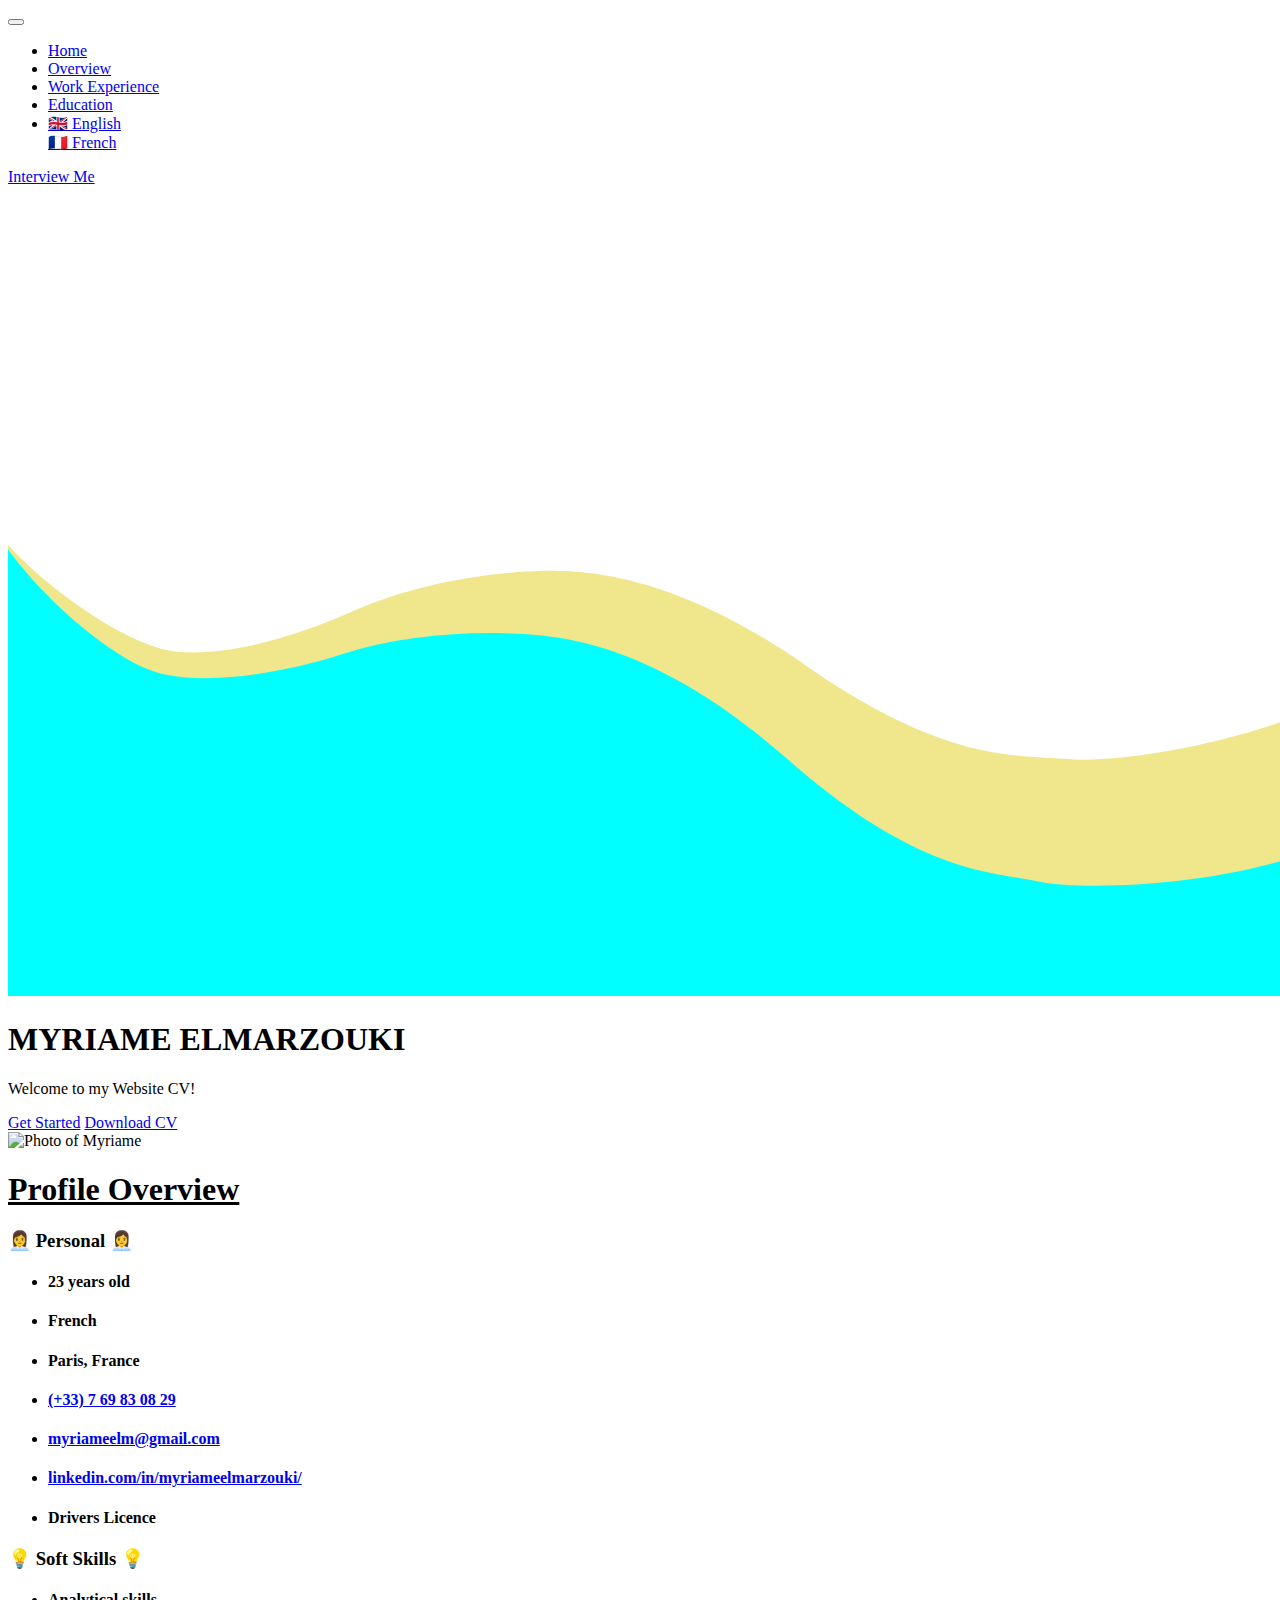
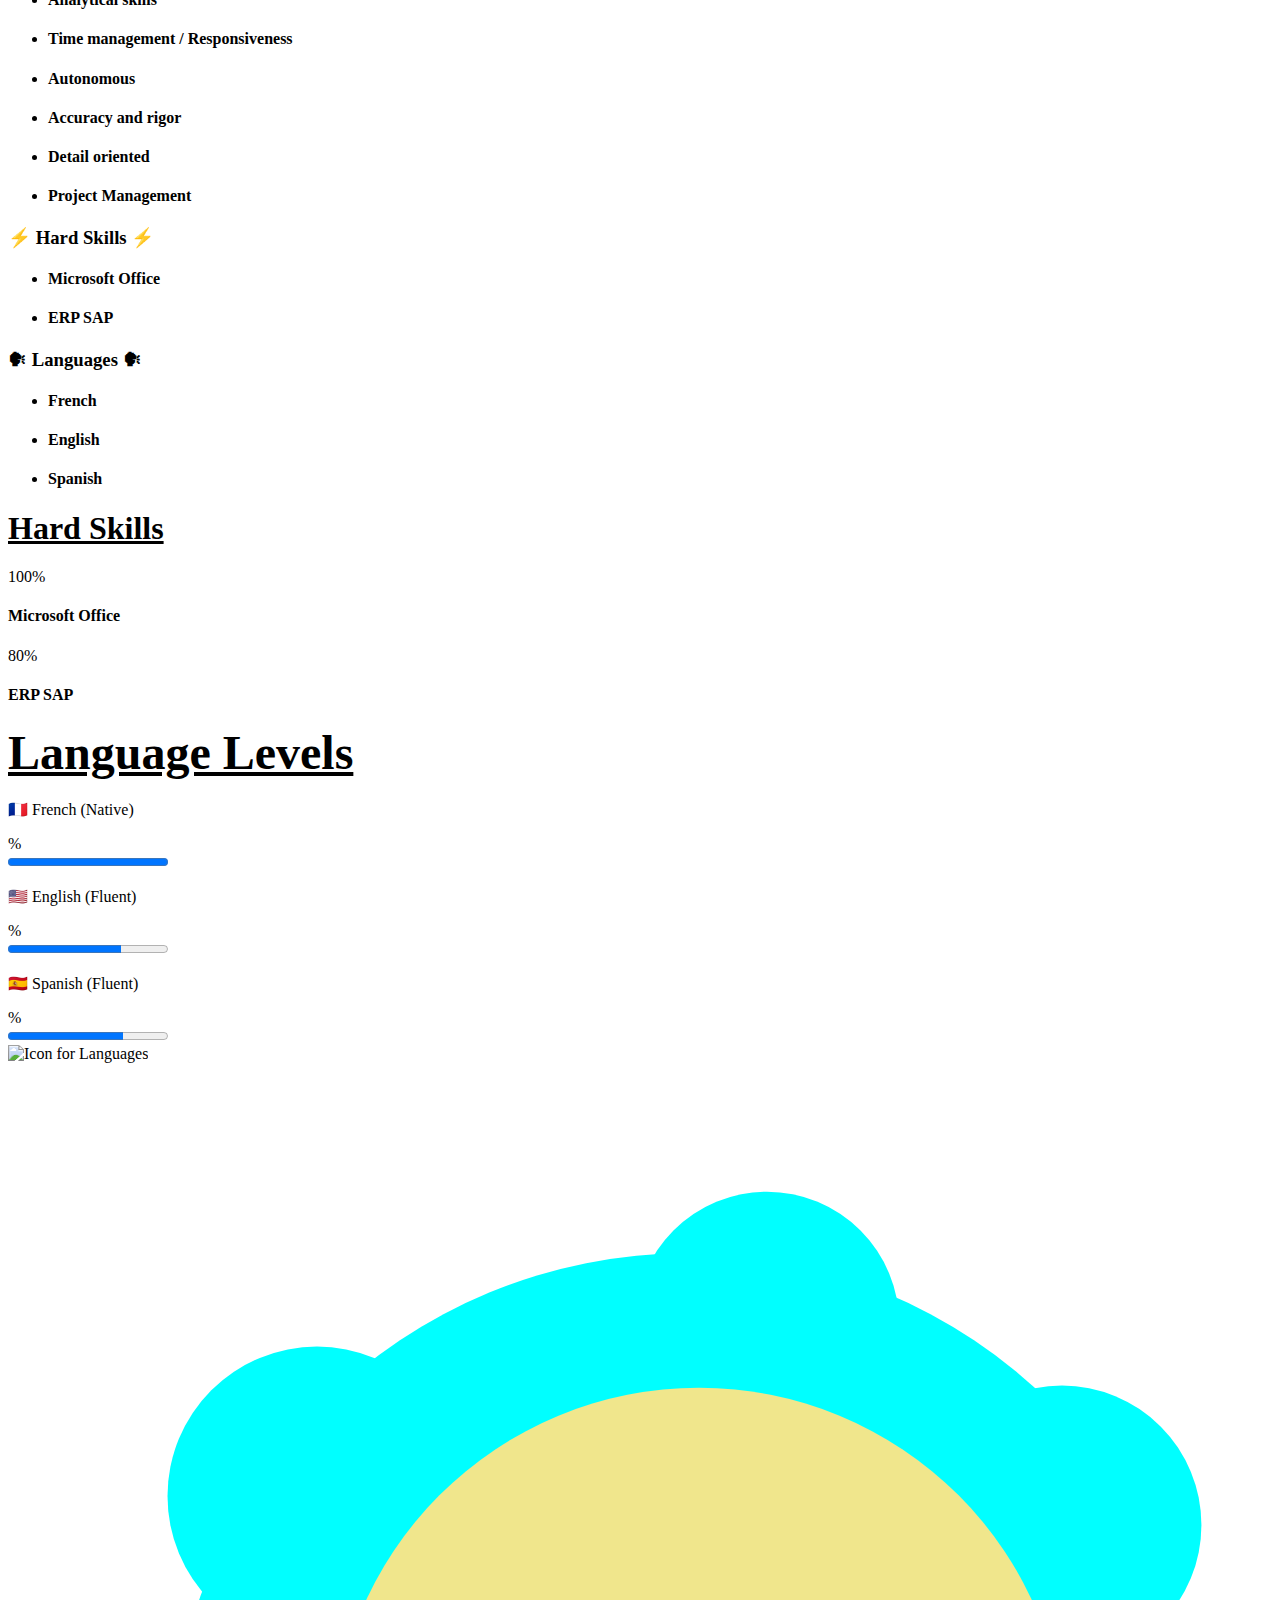
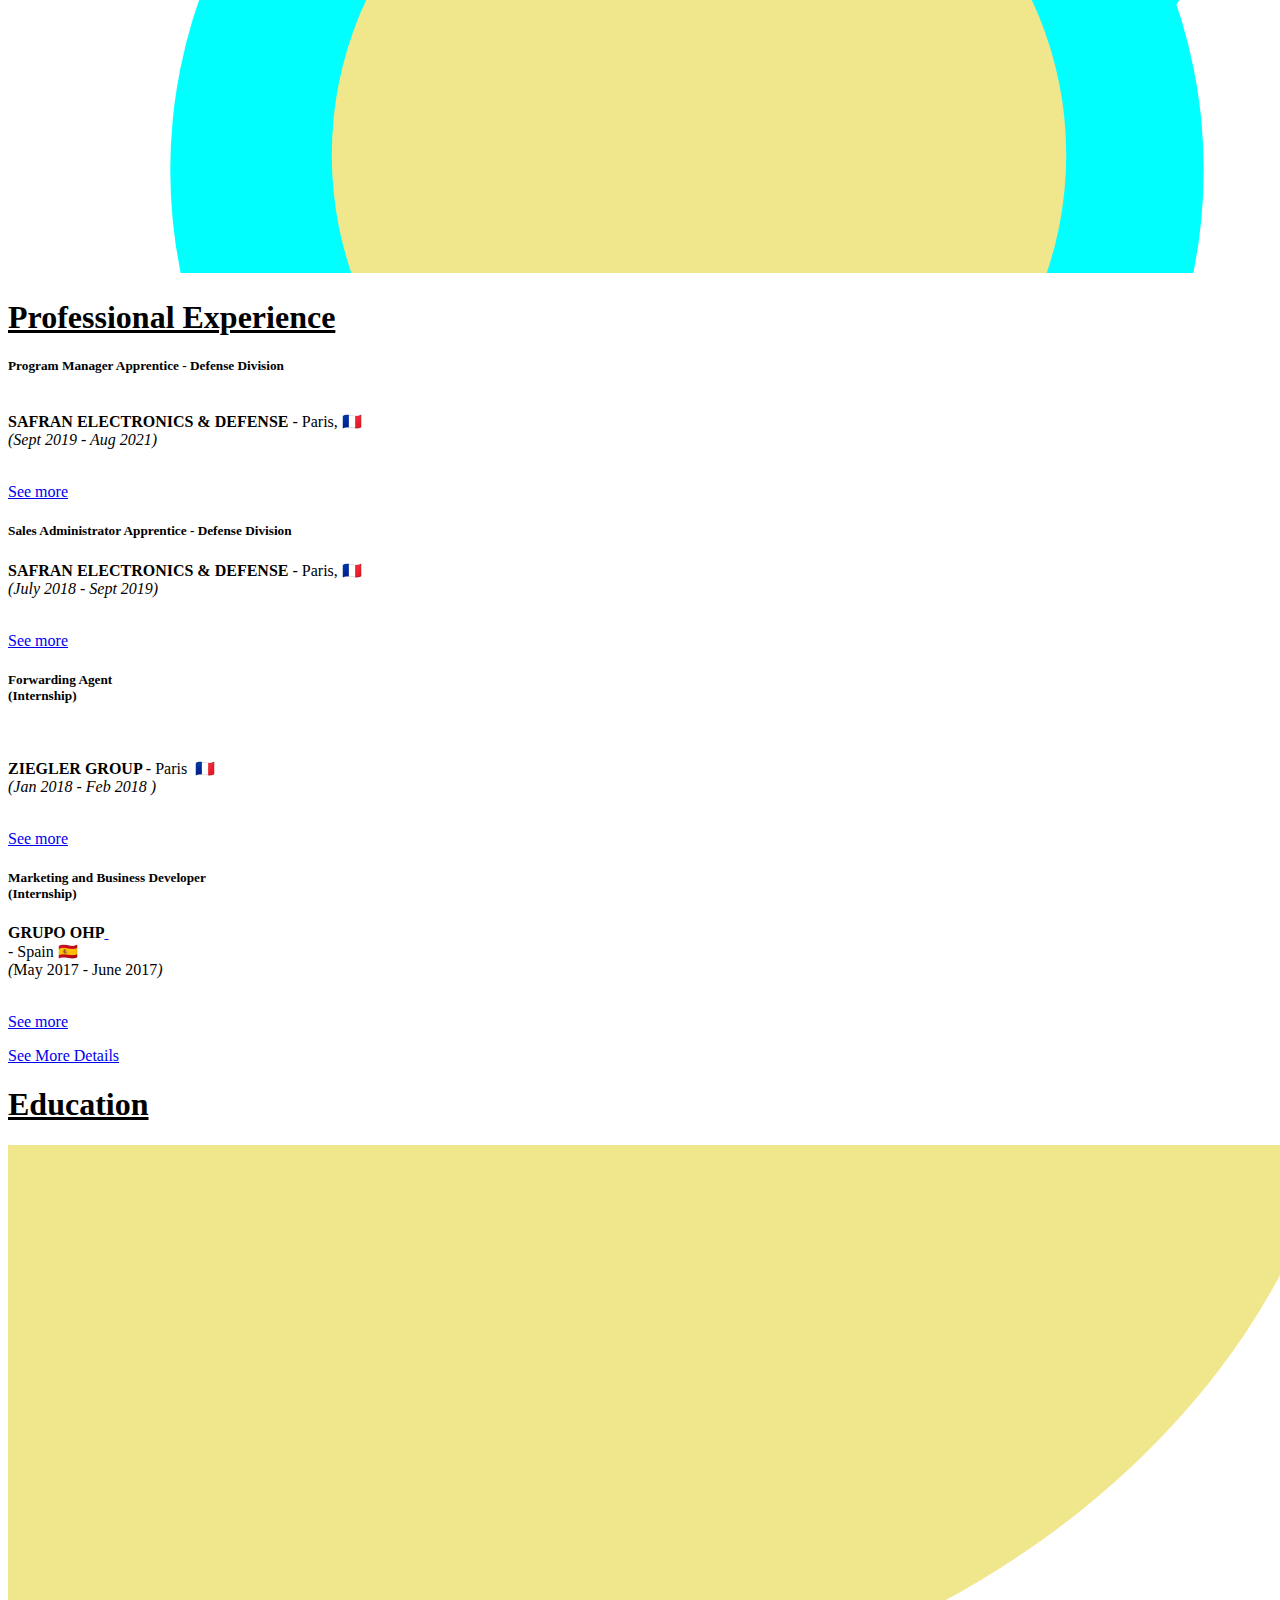
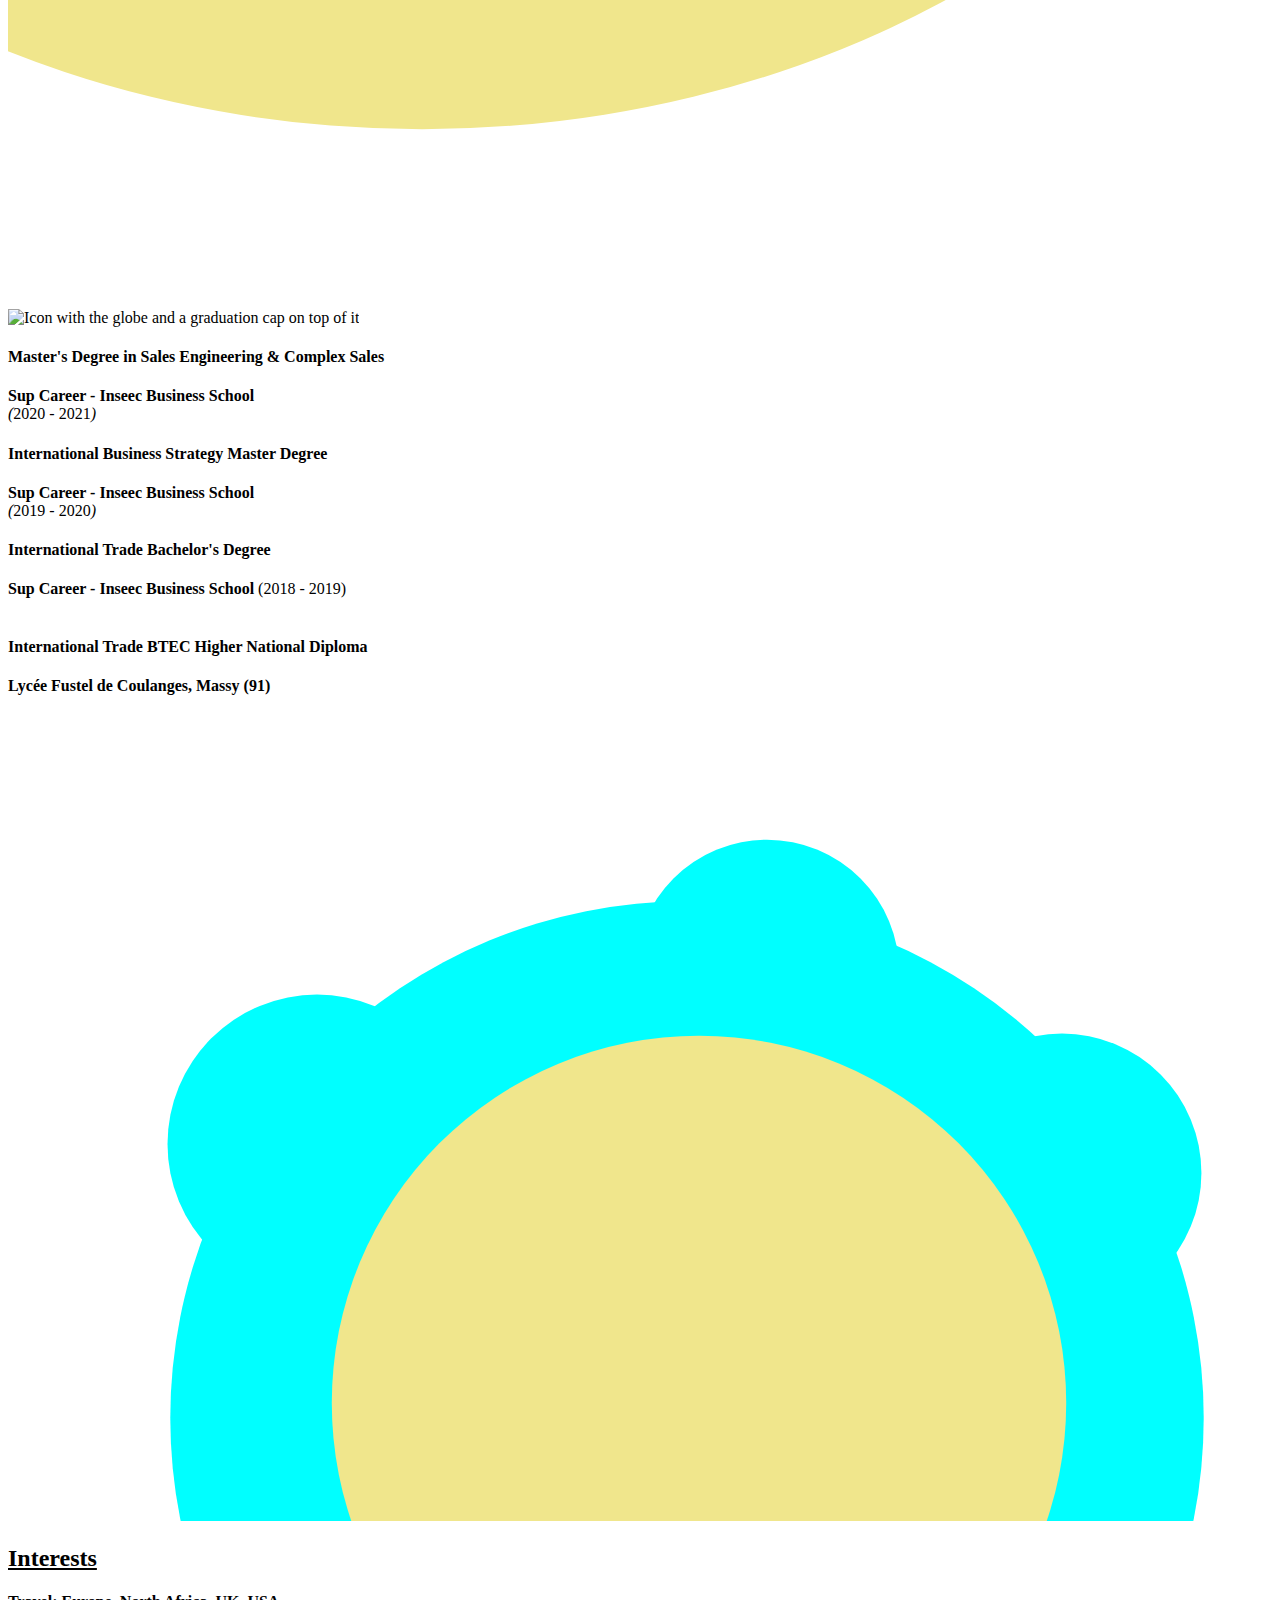
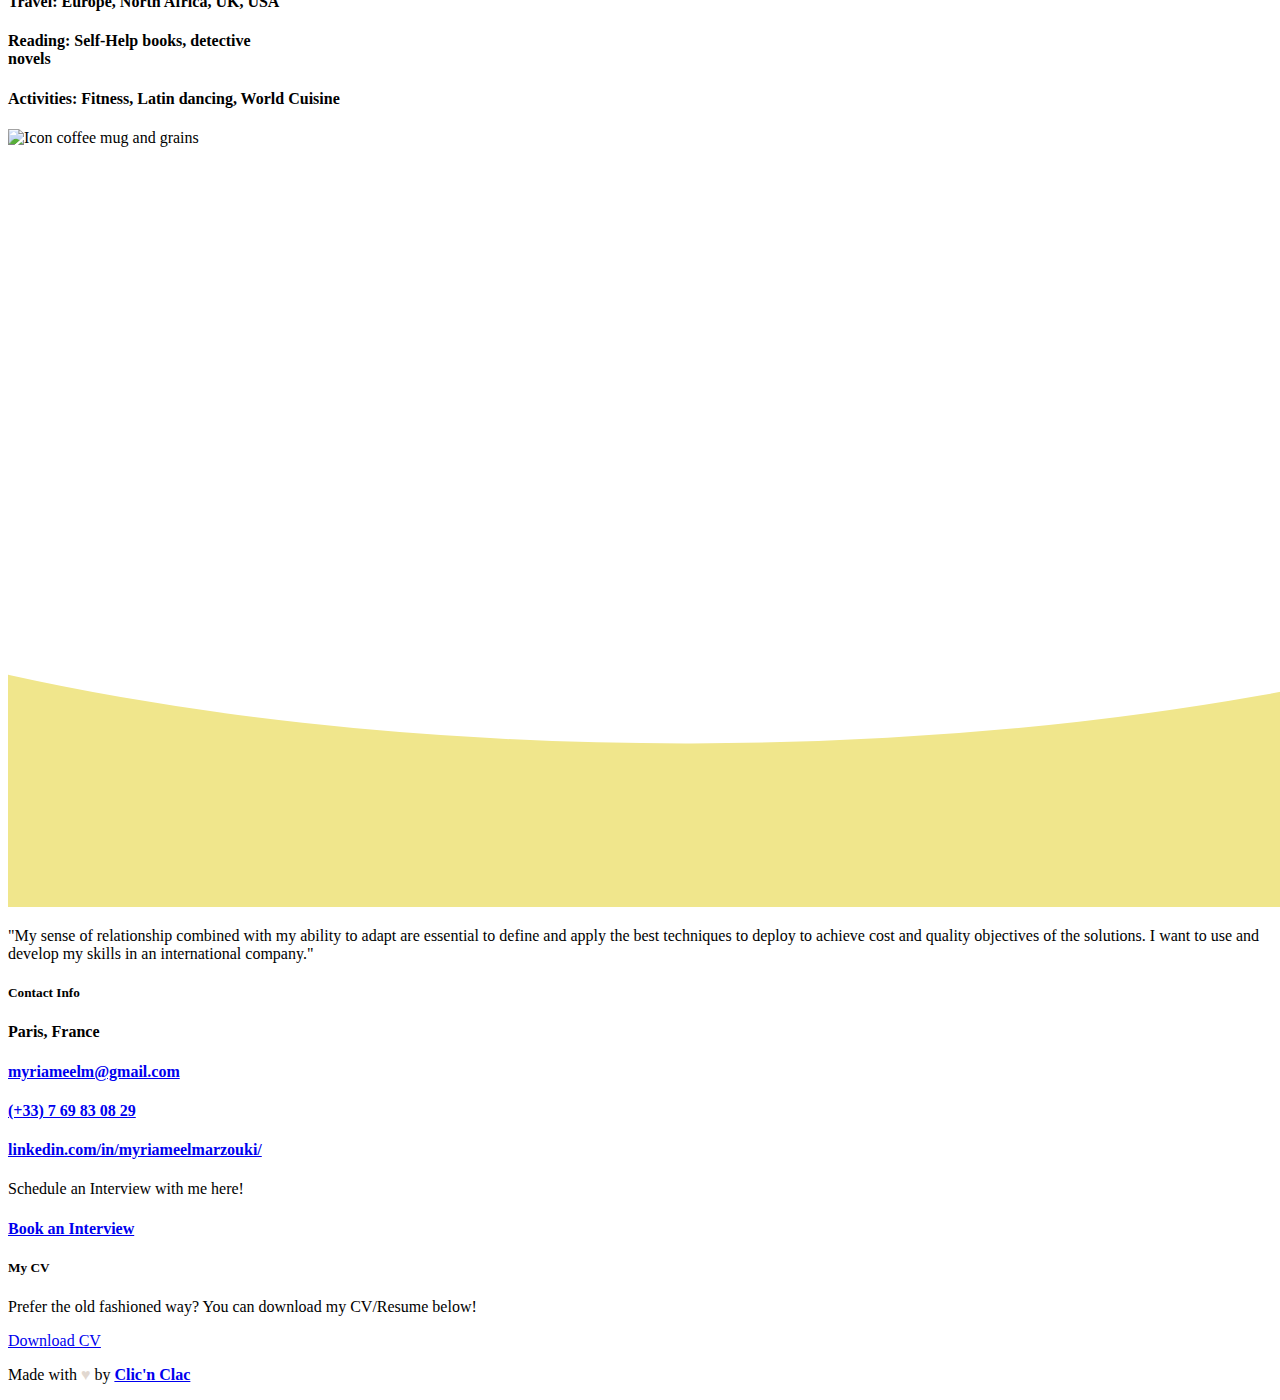
==== en.html @ 8d5f7c70 "Add files via upload" ====
<!DOCTYPE html>
<html lang="en">
<head>

  <meta charset="UTF-8">
  <meta http-equiv="X-UA-Compatible" content="IE=edge">
  <meta name="viewport" content="width=device-width, initial-scale=1, minimum-scale=1">

  <meta property="og:type" content="article">
  <meta property="og:image" content="assets/images/index-meta.png">
  <meta property="og:title" content="Your future talent 👩">
  <meta property="og:description" content="Hello 👋, I am Myriame El Marzouki  and am currently looking to contribute to the growth of an innovative company.  This is my web-cv.">
  <meta property="og:url" content="https://myriameelmarzouki.github.io/en.html">
  <meta property="og:site_name" content="Your future talent 👩">
  <meta name="twitter:card" content="summary_large_image"/>
  <meta name="twitter:description" content="Hello 👋, I am Myriame El Marzouki  and am currently looking to contribute to the growth of an innovative company.  This is my web-cv.">
  <meta name="twitter:image:src" content="assets/images/index-meta.png">
  <meta name="twitter:title" content="Your future talent 👩">
  <link rel="shortcut icon" href="assets/images/assets/images/myriam-photo-756x1008.png" type="image/x-icon">
  <meta name="description" content="Hello 👋, I am Myriame El Marzouki  and am currently looking to contribute to the growth of an innovative company.  This is my web-cv.">

  <meta http-equiv="content-language" content="en">
  <link rel="canonical" href="https://myriameelmarzouki.github.io/en.html" />
  <link rel="alternate" href="https://myriameelmarzouki.github.io/en.html" hreflang="en" />
  <link rel="alternate" href="https://myriameelmarzouki.github.io/index.html" hreflang="fr" />

  <title>Your future talent 👩‍💼</title>
  <link rel="stylesheet" href="assets/web/assets/mobirise-icons2/mobirise2.css">
  <link rel="stylesheet" href="assets/web/assets/mobirise-icons/mobirise-icons.css">
  <link rel="stylesheet" href="assets/icon54/style.css">
  <link rel="stylesheet" href="assets/icon54-v2/style.css">
  <link rel="stylesheet" href="assets/icon54-v4/style.css">
  <link rel="stylesheet" href="assets/icons-mind/style.css">
  <link rel="stylesheet" href="assets/font-awesome/css/font-awesome.css">
  <link rel="stylesheet" href="assets/icon54-v3/style.css">
  <link rel="stylesheet" href="assets/linecons/style.css">
  <link rel="stylesheet" href="assets/tether/tether.min.css">
  <link rel="stylesheet" href="assets/bootstrap/css/bootstrap.min.css">
  <link rel="stylesheet" href="assets/bootstrap/css/bootstrap-grid.min.css">
  <link rel="stylesheet" href="assets/bootstrap/css/bootstrap-reboot.min.css">
  <link rel="stylesheet" href="assets/dropdown/css/style.css">
  <link rel="stylesheet" href="assets/as-pie-progress/css/progress.min.css">
  <link rel="stylesheet" href="assets/socicon/css/styles.css">
  <link rel="stylesheet" href="assets/theme/css/style.css">
  <link rel="preload" as="style" href="assets/mobirise/css/mbr-additional.css"><link rel="stylesheet" href="assets/mobirise/css/mbr-additional.css" type="text/css">




</head>
<body>

  <section class="menu cid-solTVY2udx" once="menu" id="menu04-2d">




    <nav class="navbar navbar-dropdown navbar-fixed-top navbar-expand-lg">
        <div class="navbar-brand">


        </div>
        <button class="navbar-toggler" type="button" data-toggle="collapse" data-target="#navbarSupportedContent" aria-controls="navbarNavAltMarkup" aria-expanded="false" aria-label="Toggle navigation">
            <div class="hamburger">
                <span></span>
                <span></span>
                <span></span>
                <span></span>
            </div>
        </button>
        <div class="collapse navbar-collapse" id="navbarSupportedContent">
            <ul class="navbar-nav nav-dropdown navbar-nav-top-padding" data-app-modern-menu="true"><li class="nav-item"><a class="nav-link link text-info text-primary display-4" href="en.html" aria-expanded="false">
                        Home</a></li>
                <li class="nav-item"><a class="nav-link link text-info text-primary display-4" href="#content04-2" aria-expanded="false">Overview</a></li><li class="nav-item"><a class="nav-link link text-info text-primary display-4" href="#features8-a" aria-expanded="false">
                        Work Experience</a></li><li class="nav-item"><a class="nav-link link text-info text-primary display-4" href="#features05-b" aria-expanded="false">Education</a></li><li class="nav-item dropdown"><a class="nav-link link dropdown-toggle text-info display-4" href="#title02-h" aria-expanded="false" data-toggle="dropdown-submenu">
                        🇬🇧 English</a>
                    <div class="dropdown-menu">
                        <a class="dropdown-item text-info display-4" href="index.html" aria-expanded="false">🇫🇷 French</a>
                    </div>
                </li></ul>
            <div class="navbar-buttons px-2 mbr-section-btn"><a class="btn btn-sm btn-success display-4" href=" https://calendly.com/myriameelm" target="_blank">Interview Me</a></div>



        </div>
    </nav>
</section>

<section class="cid-soaWVINYWY" id="header03-1">






    <svg xmlns="http://www.w3.org/2000/svg" xmlns:xlink="http://www.w3.org/1999/xlink" width="1380" height="810px" viewBox="0 -8.992806499463768e-14 1380 810" preserveAspectRatio="xMidYMid meet">
        <rect id="svgEditorBackground" x="0" y="0" width="1380" height="810" style="fill: none; stroke: none;"></rect>
        <defs id="svgEditorDefs">
            <polygon id="svgEditorShapeDefs" style="fill:khaki;stroke:black;vector-effect:non-scaling-stroke;stroke-width:1px;"></polygon>
            <path id="svgEditorClosePathDefs" style="stroke:black;stroke-width:1px;fill:khaki;"></path>
        </defs>
        <path d="M15083.791600683318,645.6720847341486c496.6000000000058,747.7999999999951,1953.3704016668416,1862.6734725832403,2751.999999999978,1967.9999999999955s1884.300000000003,-198.89999999999964,2718.7056474818382,-552.6365690040448s1746.4898225846773,-519.9524548776521,2593.2943525181545,-567.3634309959566s2251,-23.399999999999636,4384,1520.0000000000032s3205.199999999997,1437.2000000000025,4047.9999999999854,1520.0000000000018s3305.000000000029,-270.2999999999993,4640.000000000029,-1152s74.60000000000582,3328.3000000000065,32,3792.0000000000073s-19509.4,4591.000000000004,-21087.999999999993,-128.00000000000182s-1679.5999999999913,-6358.300000000001,-80,-6400Z" style="stroke:black;fill:khaki;stroke-width:0px;" id="e12_areaS3" transform="matrix(0.0650006 -0.00123765 0.00123765 0.0650006 -995.543 317.589)"></path>
        <path d="M12434.469938292996,-979.2324603008726c496.600000000004,747.8000000000001,1953.3704016668398,1862.673472583247,2752.000000000018,1967.9999999999995s1884.2999999999865,-198.90000000000055,2718.7056474818364,-552.6365690040473s1746.4898225846846,-519.9524548776479,2593.2943525181618,-567.3634309959524s2251,-23.400000000001455,4384,1520s3205.199999999997,1437.1999999999962,4048,1519.9999999999955s3304.9999999999927,-270.3000000000011,4640,-1151.9999999999955s74.60000000000582,3328.3,32,3791.9999999999955s-19509.400000000023,4590.999999999997,-21088.000000000015,-127.99999999999818s-1679.5999999999985,-6358.300000000008,-80,-6400.0000000000055Z" style="stroke:black;fill:aqua;stroke-width:0px;" id="e19_areaS3" transform="matrix(0.0647268 0.00608646 -0.00608646 0.0647268 -823.261 331.266)"></path><text dy="-0.5em" style="fill:black;font-family:Arial;font-size:20px;" id="e14_texte" transform="matrix(0.0640454 0 0 0.0640454 -832.187 329.878)">
            <textPath id="e13_textPath" xlink:href="#e12_areaS3">T</textPath>
        </text>
    </svg>

    <div class="box"></div>

    <div class="container align-center">
        <div class="row">
            <div class="col-md-12 col-lg-6 py-4 m-auto">
                <h1 class="mbr-section-title mbr-regular pb-3 align-left mbr-fonts-style display-1"><strong>MYRIAME ELMARZOUKI</strong></h1>

                <p class="mbr-text mbr-light pb-3 align-left mbr-fonts-style display-7">Welcome to my Website CV!</p>
                <div class="align-left mbr-section-btn"><a class="btn btn-md btn-primary-outline display-4" href="#content04-2">Get Started</a>
                    <a class="btn btn-md btn-primary-outline display-4" href="assets/files/Myriame-ElmarzoukiCV-English.pdf" target="_blank">Download CV</a></div>
            </div>

            <div class="col-lg-6 col-md-12 align-center">
                <img src="assets/images/myriam-photo-756x1008.png" alt="Photo of Myriame">

            </div>
        </div>



    </div>

</section>

<section class="cid-soedrwN4LL" id="title02-4">





    <div class="container align-center">
        <div class="row justify-content-md-start justify-content-md-center">
            <div class="mbr-white col-sm-12 col-md-10 col-lg-7">
                <h1 class="mbr-section-title mbr-regular align-center mbr-fonts-style display-2"><u><strong>Profile Overview</strong></u></h1>



            </div>
        </div>
    </div>
</section>

<section class="cid-sodYRvFiSK" id="content04-2">





    <div class="container">
        <div class="row justify-content-center">



            <div class="col-6 col-md-3 col-lg-3 md-pb">

                <h3 class="col-title1 mbr-semibold pb-3 mbr-fonts-style display-7">👩‍💼 Personal 👩‍💼</h3>
                <ul class="list">

                <li class="item-wrap align-left">
                        <span class="mbr-iconfont icon54-v4-birthday-cake-1" style="color: rgb(55, 55, 65); fill: rgb(55, 55, 65);"></span>
                        <h4 class="item1 mbr-regular mbr-fonts-style display-4">23 years old</h4>
                    </li><li class="item-wrap">
                        <span class="mbr-iconfont icon54-v2-star-flag" style="color: rgb(55, 55, 65); fill: rgb(55, 55, 65);"></span>
                        <h4 class="item1 mbr-regular mbr-fonts-style display-4">French</h4>
                    </li><li class="item-wrap">
                        <span class="mbr-iconfont icon54-v1-home-location" style="color: rgb(55, 55, 65); fill: rgb(55, 55, 65);"></span>
                        <h4 class="item1 mbr-regular mbr-fonts-style display-4">Paris, France&nbsp;</h4>
                    </li><li class="item-wrap">
                        <span class="mbr-iconfont icon54-v2-telephone" style="color: rgb(55, 55, 65); fill: rgb(55, 55, 65);"></span>
                        <h4 class="item1 mbr-regular mbr-fonts-style display-4"><a href="tel:(+33)769830829" class="text-primary">(+33) 7 69 83 08 29</a></h4>
                    </li><li class="item-wrap">
                        <span class="mbr-iconfont icon54-v1-mail" style="color: rgb(55, 55, 65); fill: rgb(55, 55, 65);"></span>
                        <h4 class="item1 mbr-regular mbr-fonts-style display-4"><a href="mailto:myriameelm@gmail.com" class="text-primary">myriameelm@gmail.com</a></h4>
                    </li><li class="item-wrap">
                        <span class="mbr-iconfont icon54-v1-linkedin" style="color: rgb(55, 55, 65); fill: rgb(55, 55, 65);"></span>
                        <h4 class="item1 mbr-regular mbr-fonts-style display-4"><a href="https://www.linkedin.com/in/myriameelmarzouki/" class="text-primary">linkedin.com/in/myriameelmarzouki/</a></h4>
                    </li><li class="item-wrap">
                        <span class="mbr-iconfont icon54-v1-car-2" style="color: rgb(55, 55, 65); fill: rgb(55, 55, 65);"></span>
                        <h4 class="item1 mbr-regular mbr-fonts-style display-4">Drivers Licence&nbsp;</h4>
                    </li></ul>

            </div>

             <div class="col-6 col-md-3 col-lg-3 md-pb">

                <h3 class="col-title2 mbr-semibold pb-3 mbr-fonts-style display-7">💡 Soft Skills 💡</h3>
                <ul class="list">

                <li class="item-wrap">
                        <span class="mbr-iconfont imind-monitor-analytics" style="color: rgb(55, 55, 65); fill: rgb(55, 55, 65);"></span>
                        <h4 class="item2 mbr-regular mbr-fonts-style display-4">Analytical skills&nbsp;</h4>
                    </li><li class="item-wrap">
                        <span class="mbr-iconfont mbri-timer" style="color: rgb(55, 55, 65); fill: rgb(55, 55, 65);"></span>
                        <h4 class="item2 mbr-regular mbr-fonts-style display-4">Time management / Responsiveness</h4>
                    </li><li class="item-wrap">
                        <span class="mbr-iconfont icon54-v2-folder-female" style="color: rgb(55, 55, 65); fill: rgb(55, 55, 65);"></span>
                        <h4 class="item2 mbr-regular mbr-fonts-style display-4">Autonomous</h4>
                    </li><li class="item-wrap">
                        <span class="mbr-iconfont imind-target" style="color: rgb(55, 55, 65); fill: rgb(55, 55, 65);"></span>
                        <h4 class="item2 mbr-regular mbr-fonts-style display-4">Accuracy and rigor&nbsp;</h4>
                    </li><li class="item-wrap">
                        <span class="mbr-iconfont icon54-v2-detail-view" style="color: rgb(55, 55, 65); fill: rgb(55, 55, 65);"></span>
                        <h4 class="item2 mbr-regular mbr-fonts-style display-4">Detail oriented&nbsp;</h4>
                    </li><li class="item-wrap">
                        <span class="mbr-iconfont icon54-v2-profile-lightbulb" style="color: rgb(55, 55, 65); fill: rgb(55, 55, 65);"></span>
                        <h4 class="item2 mbr-regular mbr-fonts-style display-4">Project Management</h4>
                    </li></ul>

            </div>


              <div class="col-6 col-md-3 col-lg-3">

                <h3 class="col-title3 mbr-semibold pb-3 mbr-fonts-style display-7">⚡️ Hard Skills ⚡️</h3>
                <ul class="list">

                <li class="item-wrap">
                        <span class="mbr-iconfont imind-windows-microsoft" style="color: rgb(55, 55, 65); fill: rgb(55, 55, 65);"></span>
                        <h4 class="item3 mbr-regular mbr-fonts-style display-4">Microsoft Office</h4>
                    </li><li class="item-wrap">
                        <span class="mbr-iconfont mbri-features" style="color: rgb(55, 55, 65); fill: rgb(55, 55, 65);"></span>
                        <h4 class="item3 mbr-regular mbr-fonts-style display-4">ERP SAP</h4>
                    </li></ul>

            </div>

         <div class="col-6 col-md-3 col-lg-3">

                <h3 class="col-title4 mbr-semibold pb-3 mbr-fonts-style display-7">🗣 Languages 🗣</h3>
                <ul class="list">

                <li class="item-wrap">
                        <span class="mbr-iconfont imind-eifel-tower" style="color: rgb(55, 55, 65); fill: rgb(55, 55, 65);"></span>
                        <h4 class="item4 mbr-regular mbr-fonts-style display-4">French&nbsp;</h4>
                    </li><li class="item-wrap">
                        <span class="mbr-iconfont icon54-v1-hamburger" style="color: rgb(55, 55, 65); fill: rgb(55, 55, 65);"></span>
                        <h4 class="item4 mbr-regular mbr-fonts-style display-4">English</h4>
                    </li><li class="item-wrap">
                        <span class="mbr-iconfont imind-spain" style="color: rgb(55, 55, 65); fill: rgb(55, 55, 65);"></span>
                        <h4 class="item4 mbr-regular mbr-fonts-style display-4">Spanish</h4>
                    </li></ul>

            </div>



        </div>
    </div>
</section>

<section class="cid-soef4ydUZR" id="title01-7">





    <div class="container align-center">
        <div class="row justify-content-md-start">
            <div class="mbr-white col-sm-12 col-md-10 col-lg-7">
                <h1 class="mbr-section-title mbr-regular align-left mbr-fonts-style display-2"><u><strong>Hard Skills</strong></u></h1>



            </div>
        </div>
    </div>
</section>

<section class="progress-bars3 cid-soeem78KKJ" id="progress-bars02-6">





    <div class="container">




        <div class="media-container-row">
            <div class="card p-3 align-center">
                <div class="wrap">
                    <div class="pie_progress progress1" role="progressbar" data-goal="90">
                        <p class="pie_progress__number number mbr-fonts-style display-5">100%</p>
                    </div>
                </div>
                <div class="mbr-crt-title pt-3">
                    <h4 class="card-title py-2 mbr-fonts-style display-7">Microsoft Office&nbsp;</h4>

                </div>
            </div>

            <div class="card p-3 align-center">
                <div class="wrap">
                    <div class="pie_progress progress2" role="progressbar" data-goal="80">
                        <p class="pie_progress__number number mbr-fonts-style display-5">80%</p>
                    </div>
                </div>
                <div class="mbr-crt-title pt-3">
                    <h4 class="card-title py-2 mbr-fonts-style display-7">
                        ERP SAP&nbsp;</h4>

                </div>
            </div>






        </div>
    </div>
</section>

<section class="progress-bars1 cid-soeeah8nRv" id="progress-bars01-5">





    <div class="container">
        <div class="row">
            <div class="col-lg-6 mbr-flex col-md-12">

                <div class="mbr-m-auto py-5">
                    <h2 class="mbr-section-title pb-4 mbr-regular mbr-fonts-style display-2">

                        <div><span style="font-size: 3rem;"><u><strong>Language Levels</strong></u></span><br></div>
                    </h2>



                    <div class="progress_elements">
                        <div class="progress1 pb-5">
                            <div class="title-wrap">
                                <div class="progressbar-title mbr-semibold mbr-fonts-style display-7">
                                    <p>🇫🇷 French (Native)&nbsp;</p>
                                </div>
                                <div class="progress_value mbr-fonts-style display-7">
                                    <div class="progressbar-number mbr-semibold"></div>
                                    <span>%</span>
                                </div>
                            </div>
                            <progress class="progress progress-primary" max="100" value="100">
                            </progress>
                        </div>

                        <div class="progress2 pb-5">
                            <div class="title-wrap">
                                <div class="progressbar-title mbr-semibold mbr-fonts-style display-7">
                                    <p>🇺🇸  English (Fluent)</p>
                                </div>
                                <div class="progress_value mbr-fonts-style display-7">
                                    <div class="progressbar-number mbr-semibold"></div>
                                    <span>%</span>
                                </div>
                            </div>
                            <progress class="progress progress-primary" max="100" value="71">
                            </progress>
                        </div>

                        <div class="progress3 pb-5">
                            <div class="title-wrap">
                                <div class="progressbar-title mbr-semibold mbr-fonts-style display-7">
                                    <p>🇪🇸 Spanish (Fluent)</p>
                                </div>
                                <div class="progress_value mbr-fonts-style display-7">
                                    <div class="progressbar-number mbr-semibold"></div>
                                    <span>%</span>
                                </div>
                            </div>
                            <progress class="progress progress-primary" max="100" value="72">
                            </progress>
                        </div>


                    </div>

                </div>





            </div>
            <div class="col-lg-6 col-md-12 align-center">
                <img src="assets/images/translate-1.svg" alt="Icon for Languages">

            </div>
        </div>
    </div>
</section>

<section class="header1 cid-soejYiM2IB" id="header10-9">






    <svg class="svg1" xmlns="http://www.w3.org/2000/svg" xmlns:xlink="http://www.w3.org/1999/xlink" width="1380px" height="810px" viewBox="0 0  1380 810" preserveAspectRatio="xMidYMid meet">
        <rect id="svgEditorBackground" x="0" y="0" width="1380" height="810" style="fill: none; stroke: none;"></rect>
        <circle id="e1_circle" cx="309" cy="433" style="fill:aqua;stroke:black;stroke-width:0px;" r="149.486"></circle>
        <circle id="e3_circle" cx="679" cy="707" style="fill: aqua; stroke-width: 0px;stroke:black;" r="516.715">
        </circle>
        <circle id="e4_circle" cx="759" cy="261" style="fill:aqua;stroke:black;stroke-width:0px;" r="132.2459829258">
        </circle>
        <circle id="e5_circle" cx="1054" cy="462" style="fill:aqua;stroke:black;stroke-width:0px;" r="139.413"></circle>
        <circle id="e6_circle" cx="691" cy="692" style="fill:khaki;stroke:black;stroke-width:0px;" r="367.214"></circle>
    </svg>

    <div class="round round1 rev"></div>
    <div class="round round2 rev"></div>
    <div class="round round3"></div>
    <div class="round round4 rev"></div>
    <div class="round round5"></div>
    <div class="round round6 rev"></div>
    <div class="round round7"></div>
    <div class="round round8 rev"></div>
    <div class="round round9 rev"></div>
    <div class="round round10"></div>
    <div class="round round11"></div>

    <div class="container">
        <div class="row justify-content-md-center">


            <div class="col-md-10 align-center">
                <h1 class="mbr-section-title mbr-regular pb-2 mbr-fonts-style display-1"><u><strong>
                    Professional Experience</strong></u></h1>



            </div>
        </div>
    </div>

</section>

<section class="features8 firmm4_features8 cid-soeor9mMhm" id="features8-a">





    <div class="container">
        <div class="row">

            <div class="col-12 col-md-12 col-lg-12">
                <div class="row">
                    <div class="col-12 col-md-6 item col-lg-3">
                        <div class="card_wrapper text-center">
                            <div class="icon_block">
                                <div class="iconfont-wrapper">
                                    <span class="mbr-iconfont mbr-iconfont-1 icon54-v1-business-woman"></span>
                                    <div class="shape_1 shape"></div>
                                    <div class="shape_2 shape"></div>
                                    <div class="shape_3 shape"></div>
                                    <div class="shape_4 shape"></div>
                                </div>
                            </div>
                            <h5 class="card_title mbr-fonts-style display-7">Program Manager Apprentice - Defense Division<br><br></h5>
                            <p class="card_text mbr-fonts-style display-4"><strong>SAFRAN ELECTRONICS &amp; DEFENSE</strong> - Paris,&nbsp;🇫🇷<br><em>(Sept 2019 - Aug 2021)</em><br><br></p>
                            <p class="card_link mbr-fonts-style display-4"><a href="index.html" class="text-secondary"></a><a href="experience-en.html" class="text-primary">See more</a><span class="mobi-mbri mobi-mbri-right mbr-iconfont"></span></p>
                        </div>
                    </div>

                    <div class="col-12 col-md-6 item col-lg-3">
                        <div class="card_wrapper text-center">
                            <div class="icon_block">
                                <div class="iconfont-wrapper">
                                    <span class="mbr-iconfont mbr-iconfont-1 fa-briefcase fa"></span>
                                    <div class="shape_1 shape"></div>
                                    <div class="shape_2 shape"></div>
                                    <div class="shape_3 shape"></div>
                                    <div class="shape_4 shape"></div>
                                </div>
                            </div>
                            <h5 class="card_title mbr-fonts-style display-7">Sales Administrator Apprentice - Defense Division<br></h5>
                            <p class="card_text mbr-fonts-style display-4"><strong>SAFRAN ELECTRONICS &amp; DEFENSE</strong> - Paris, 🇫🇷<br><em>(July 2018 - Sept 2019)<br></em><br></p>
                            <p class="card_link mbr-fonts-style display-4"><a href="index.html" class="text-secondary"></a><a href="experience-en.html" class="text-primary">See more</a><span class="mobi-mbri mobi-mbri-right mbr-iconfont"></span></p>
                        </div>
                    </div>

                    <div class="col-12 col-md-6 item col-lg-3">
                        <div class="card_wrapper text-center">
                            <div class="icon_block">
                                <div class="iconfont-wrapper">
                                    <span class="mbr-iconfont mbr-iconfont-1 fa-briefcase fa"></span>
                                    <div class="shape_1 shape"></div>
                                    <div class="shape_2 shape"></div>
                                    <div class="shape_3 shape"></div>
                                    <div class="shape_4 shape"></div>
                                </div>
                            </div>
                            <h5 class="card_title mbr-fonts-style display-7">Forwarding Agent<br>(Internship)<br><br><br></h5>
                            <p class="card_text mbr-fonts-style display-4"><strong>ZIEGLER GROUP </strong>-&nbsp;Paris&nbsp;<strong>&nbsp;🇫🇷</strong><br><em>(Jan 2018 - Feb 2018&nbsp;)<br></em><em><br></em></p>
                            <p class="card_link mbr-fonts-style display-4"><a href="index.html" class="text-secondary"></a><a href="experience-en.html" class="text-primary">See more</a><span class="mobi-mbri mobi-mbri-right mbr-iconfont"></span></p>
                        </div>
                    </div>

                    <div class="col-12 col-md-6 item col-lg-3">
                        <div class="card_wrapper text-center">
                            <div class="icon_block">
                                <div class="iconfont-wrapper">
                                    <span class="mbr-iconfont mbr-iconfont-1 fa-briefcase fa"></span>
                                    <div class="shape_1 shape"></div>
                                    <div class="shape_2 shape"></div>
                                    <div class="shape_3 shape"></div>
                                    <div class="shape_4 shape"></div>
                                </div>
                            </div>
                            <h5 class="card_title mbr-fonts-style display-7">Marketing and Business Developer<br>(Internship)<br></h5>
                            <p class="card_text mbr-fonts-style display-4"><strong>GRUPO OHP<a href="https://www.orientique.com.au/" class="text-primary">&nbsp;</a><br></strong>- Spain 🇪🇸<br><em>(</em>May 2017 - June 2017<em>)</em><br><br></p>
                            <p class="card_link mbr-fonts-style display-4"><a href="index.html" class="text-secondary"></a><a href="experience-en.html" class="text-primary">See more</a><span class="mobi-mbri mobi-mbri-right mbr-iconfont"></span></p>
                        </div>
                    </div>
                    <div class="mbr-section-btn text-center"><a class="btn btn-md btn-secondary-outline display-4" href="experience-en.html">See More Details</a></div>
                </div>
            </div>
        </div>
    </div>
</section>

<section class="cid-soeyH9uu4t" id="title02-h">





    <div class="container align-center">
        <div class="row justify-content-md-start justify-content-md-center">
            <div class="mbr-white col-sm-12 col-md-10 col-lg-7">
                <h1 class="mbr-section-title mbr-regular align-center mbr-fonts-style display-2"><u><strong>Education</strong></u></h1>



            </div>
        </div>
    </div>
</section>

<section class="features1 cid-soet85tyzg" id="features05-b">





    <svg xmlns="http://www.w3.org/2000/svg" xmlns:xlink="http://www.w3.org/1999/xlink" width="1380px" height="760px" viewBox="0 0  1380 760" preserveAspectRatio="xMidYMid meet">
        <rect id="svgEditorBackground" x="0" y="0" width="1380" height="760" style="fill: none; stroke: none;"></rect>
        <ellipse id="e1_ellipse" cx="411" cy="-89" style="fill:khaki;stroke:black;stroke-width:0px;" rx="842" ry="677" transform="matrix(1.10937 0 0 1.10937 -41.7954 -68.1567)"></ellipse>
    </svg>

    <div class="container">

        <div class="row justify-content-center">



            <div class="col-12 col-md-8 col-lg-4 m-auto align-center">
                <img src="assets/images/learning-1.svg" alt="Icon with the globe and a graduation cap on top of it">
            </div>



            <div class="col-12 col-md-12 col-lg-8">

                <div class="row justify-content-center">
                    <div class="card p-3 col-12 col-md-8 col-lg-6">
                        <div class="card-img pt-1">
                            <span class="mbr-iconfont img1 mobi-mbri-success mobi-mbri"></span>
                        </div>
                        <div class="card-box">
                            <h4 class="card-title align-left py-2 mbr-fonts-style display-5"><strong>Master's Degree in Sales Engineering &amp; Complex Sales</strong></h4>
                            <p class="mbr-text align-left mbr-fonts-style display-4"><strong>Sup Career - Inseec Business School&nbsp;<br></strong><em>(</em>2020 - 2021<em>)</em><br></p>
                        </div>
                    </div>

                    <div class="card p-3 col-12 col-md-8 col-lg-6">
                        <div class="card-img pt-1">
                            <span class="mbr-iconfont img2 mobi-mbri-success mobi-mbri"></span>
                        </div>
                        <div class="card-box">
                            <h4 class="card-title align-left py-2 mbr-fonts-style display-5"><strong>International Business Strategy Master Degree</strong></h4>
                            <p class="mbr-text align-left mbr-fonts-style display-4"><strong>Sup Career - Inseec Business School&nbsp;<br></strong><em>(</em>2019 - 2020<em>)</em><br></p>
                        </div>
                    </div>

                    <div class="card p-3 col-12 col-md-8 col-lg-6">
                        <div class="card-img pt-1">
                            <span class="mbr-iconfont img3 mobi-mbri-success mobi-mbri"></span>
                        </div>
                        <div class="card-box">
                            <h4 class="card-title align-left py-2 mbr-fonts-style display-5"><strong>International Trade Bachelor's Degree</strong></h4>
                            <p class="mbr-text align-left mbr-fonts-style display-4"><strong>Sup Career - Inseec Business School </strong>(2018 - 2019)<br><br></p>
                        </div>
                    </div>

                    <div class="card p-3 col-12 col-md-8 col-lg-6">
                        <div class="card-img pt-1">
                            <span class="mbr-iconfont img4 mobi-mbri-success mobi-mbri"></span>
                        </div>
                        <div class="card-box">
                            <h4 class="card-title align-left py-2 mbr-fonts-style display-5"><strong>International Trade BTEC Higher National Diploma</strong></h4>
                            <p class="mbr-text align-left mbr-fonts-style display-4"><strong>Lycée Fustel de Coulanges, Massy (91)</strong><br></p>
                        </div>
                    </div>
                </div>
            </div>
        </div>
    </div>

</section>

<section class="features1 cid-sogIkOR54x" id="features010-13">





    <svg class="svg1" xmlns="http://www.w3.org/2000/svg" xmlns:xlink="http://www.w3.org/1999/xlink" width="1380px" height="810px" viewBox="0 0  1380 810" preserveAspectRatio="xMidYMid meet">
        <rect id="svgEditorBackground" x="0" y="0" width="1380" height="810" style="fill: none; stroke: none;"></rect>
        <circle id="e1_circle" cx="309" cy="433" style="fill:aqua;stroke:black;stroke-width:0px;" r="149.486"></circle>
        <circle id="e3_circle" cx="679" cy="707" style="fill: aqua; stroke-width: 0px;stroke:black;" r="516.715">
        </circle>
        <circle id="e4_circle" cx="759" cy="261" style="fill:aqua;stroke:black;stroke-width:0px;" r="132.2459829258">
        </circle>
        <circle id="e5_circle" cx="1054" cy="462" style="fill:aqua;stroke:black;stroke-width:0px;" r="139.413"></circle>
        <circle id="e6_circle" cx="691" cy="692" style="fill:khaki;stroke:black;stroke-width:0px;" r="367.214"></circle>
    </svg>

    <div class="round round1"></div>
    <div class="round round2 rev"></div>
    <div class="round round3"></div>

    <div class="container">

        <div class="row justify-content-center">

            <div class="col-12 col-md-12 col-lg-6">



                <div class="item">
                    <h2 class="title align-left mbr-regular pb-3 mbr-fonts-style display-2"><u><strong>Interests</strong></u></h2>
                </div>

                <div class="item">
                    <div class="card-img">
                        <span class="mbr-iconfont img1 icon54-v3-globe" style="color: rgb(255, 255, 255); fill: rgb(255, 255, 255);"></span>
                    </div>
                    <div class="card-box">
                        <h4 class="card-title align-left mbr-fonts-style display-7"><strong>
                            Travel</strong>: Europe, North Africa, UK, USA</h4>

                    </div>
                </div>

                <div class="item">
                    <div class="card-img">
                        <span class="mbr-iconfont img1 icon54-v3-books" style="color: rgb(255, 255, 255); fill: rgb(255, 255, 255);"></span>
                    </div>
                    <div class="card-box">
                        <h4 class="card-title align-left mbr-fonts-style display-7"><strong>Reading</strong>: Self-Help books, detective<div>novels</div></h4>

                    </div>
                </div>

                <div class="item">
                    <div class="card-img">
                        <span class="mbr-iconfont img1 li_food" style="color: rgb(255, 255, 255); fill: rgb(255, 255, 255);"></span>
                    </div>
                    <div class="card-box">
                        <h4 class="card-title align-left mbr-fonts-style display-7"><strong>

                            Activities</strong>: Fitness, Latin dancing, World Cuisine&nbsp;</h4>

                    </div>
                </div>


            </div>

            <div class="col-12 col-md-12 col-lg-6 m-auto align-center">
                <img src="assets/images/plant-pot.svg" alt="Icon coffee mug and grains ">
            </div>



        </div>
    </div>

</section>

<section class="cid-soete337yU" id="footer02-c">






    <svg xmlns="http://www.w3.org/2000/svg" xmlns:xlink="http://www.w3.org/1999/xlink" width="1380px" height="760px" viewBox="0 0 1380 760" preserveAspectRatio="xMidYMid meet">
        <defs id="svgEditorDefs">
            <polygon id="svgEditorShapeDefs" style="fill:khaki;stroke:black;vector-effect:non-scaling-stroke;stroke-width:0px;"></polygon>
        </defs>
        <rect id="svgEditorBackground" x="0" y="0" width="1380" height="760" style="fill: none; stroke: none;"></rect>
        <path d="M0.3577131120350206,0.819491525482845h-1.5000000000000355ZM0.3577131120350206,-3.1805084745172603h-1.5000000000000355ZM-0.14228688796500222,-4.180508474517258h5.000000000000002a5,5,0,0,1,0,6.00000000000003h-5.000000000000025a5,5,0,0,0,0,-6.00000000000003ZM5.8577131120349835,-1.1805084745172634h1.0000000000000249Z" style="fill:khaki; stroke:black; vector-effect:non-scaling-stroke;stroke-width:0px;" id="e2_shape" transform="matrix(1.01506 82.3743 -245.478 0.34062 392.311 526.125)"></path>
    </svg>


    <div class="container">
        <div class="media-container-row content text-white">
            <div class="col-12 col-md-6 col-lg-3">


                <p class="mbr-text align-left text1 mbr-fonts-style display-4">"My sense of relationship combined with my ability to adapt are essential to define and apply the best techniques to deploy to achieve cost and quality objectives of the solutions. I want to use and develop my skills in an international company."</p>




            </div>
            <div class="col-12 col-md-6 col-lg-3 mbr-fonts-style display-4">
                <h5 class="pb-3 align-left"><strong>
                    Contact Info
                </strong></h5>


                <div class="item">
                    <div class="card-img"><span class="mbr-iconfont img1 mobi-mbri-map-pin mobi-mbri"></span>
                    </div>
                    <div class="card-box">
                        <h4 class="item-title align-left mbr-fonts-style display-4">Paris, France</h4>
                    </div>
                </div>

                <div class="item">
                    <div class="card-img"><span class="mbr-iconfont img1 mobi-mbri-letter mobi-mbri"></span></div>
                    <div class="card-box">
                        <h4 class="item-title align-left mbr-fonts-style display-4"><a href="mailto:myriameelm@gmail.com" class="text-white text-primary">myriameelm@gmail.com</a></h4>
                    </div>
                </div>

                <div class="item">
                    <div class="card-img"><span class="mbr-iconfont img1 mobi-mbri-phone mobi-mbri"></span>
                    </div>
                    <div class="card-box">
                        <h4 class="item-title align-left mbr-fonts-style display-4">
                            <a href="tel:769830829" class="text-white text-primary">(+33) 7 69 83 08 29</a></h4>
                    </div>
                </div>

                <div class="item">
                    <div class="card-img"><span class="mbr-iconfont img1 fa-linkedin-square fa"></span>
                    </div>
                    <div class="card-box">
                        <h4 class="item-title align-left mbr-fonts-style display-4"><a href="https://www.linkedin.com/in/corylawing" class="text-white" target="_blank">linkedin.com/in/myriameelmarzouki/</a></h4>
                    </div>
                </div>




            </div>
            <div class="col-12 col-md-6 col-lg-3 mbr-fonts-style display-4">

                <p class="mbr-text quote align-left mbr-fonts-style display-4">Schedule an Interview with me here!</p>

                <div class="item">
                    <div class="card-img2"><span class="mbr-iconfont ico2 fa-calendar fa" style="color: rgb(255, 255, 255); fill: rgb(255, 255, 255);"></span></div>
                    <div class="card-box">
                        <h4 class="theme align-left mbr-fonts-style display-4"><strong><a href="https://calendly.com/myriameelm " class="text-white">Book an Interview</a></strong></h4>
                    </div>
                </div>
            </div>
            <div class="col-12 col-md-6 col-lg-3 mbr-fonts-style display-7">
                <h5 class="pb-3 align-left"><strong>My CV</strong></h5>
                <p class="mbr-text align-left text2 mbr-fonts-style display-4">Prefer the old fashioned way? You can download my CV/Resume below!<br></p>

                <div class="mbr-section-btn align-left"><a class="btn btn-md btn-white-outline display-4" href="assets/files/Myriame-ElmarzoukiCV-English.pdf" target="_blank"><span class="icon54-v2-profile-app mbr-iconfont mbr-iconfont-btn"></span>Download CV</a></div>

            </div>
        </div>


    </div>
</section>

<section once="" class="cid-srKOMSj6y4" id="footer01-36">





    <div class="container">
        <div class="media-container-row align-center mbr-white">
            <div class="col-12">
                <p class="mbr-text mb-0 mbr-fonts-style display-4">Made with <span style="color: #e1d8d0;">♥︎</span> by <strong><a href="https://www.clicnclac.com/nos-packs" class="text-white">Clic'n Clac</a>&nbsp;</strong></p>
            </div>
        </div>
    </div>
</section>


<script src="assets/web/assets/jquery/jquery.min.js"></script>
  <script src="assets/popper/popper.min.js"></script>
  <script src="assets/tether/tether.min.js"></script>
  <script src="assets/bootstrap/js/bootstrap.min.js"></script>
  <script src="assets/smoothscroll/smooth-scroll.js"></script>
  <script src="assets/dropdown/js/nav-dropdown.js"></script>
  <script src="assets/dropdown/js/navbar-dropdown.js"></script>
  <script src="assets/touchswipe/jquery.touch-swipe.min.js"></script>
  <script src="assets/as-pie-progress/jquery-as-pie-progress.min.js"></script>
  <script src="assets/theme/js/script.js"></script>



</body>
</html>
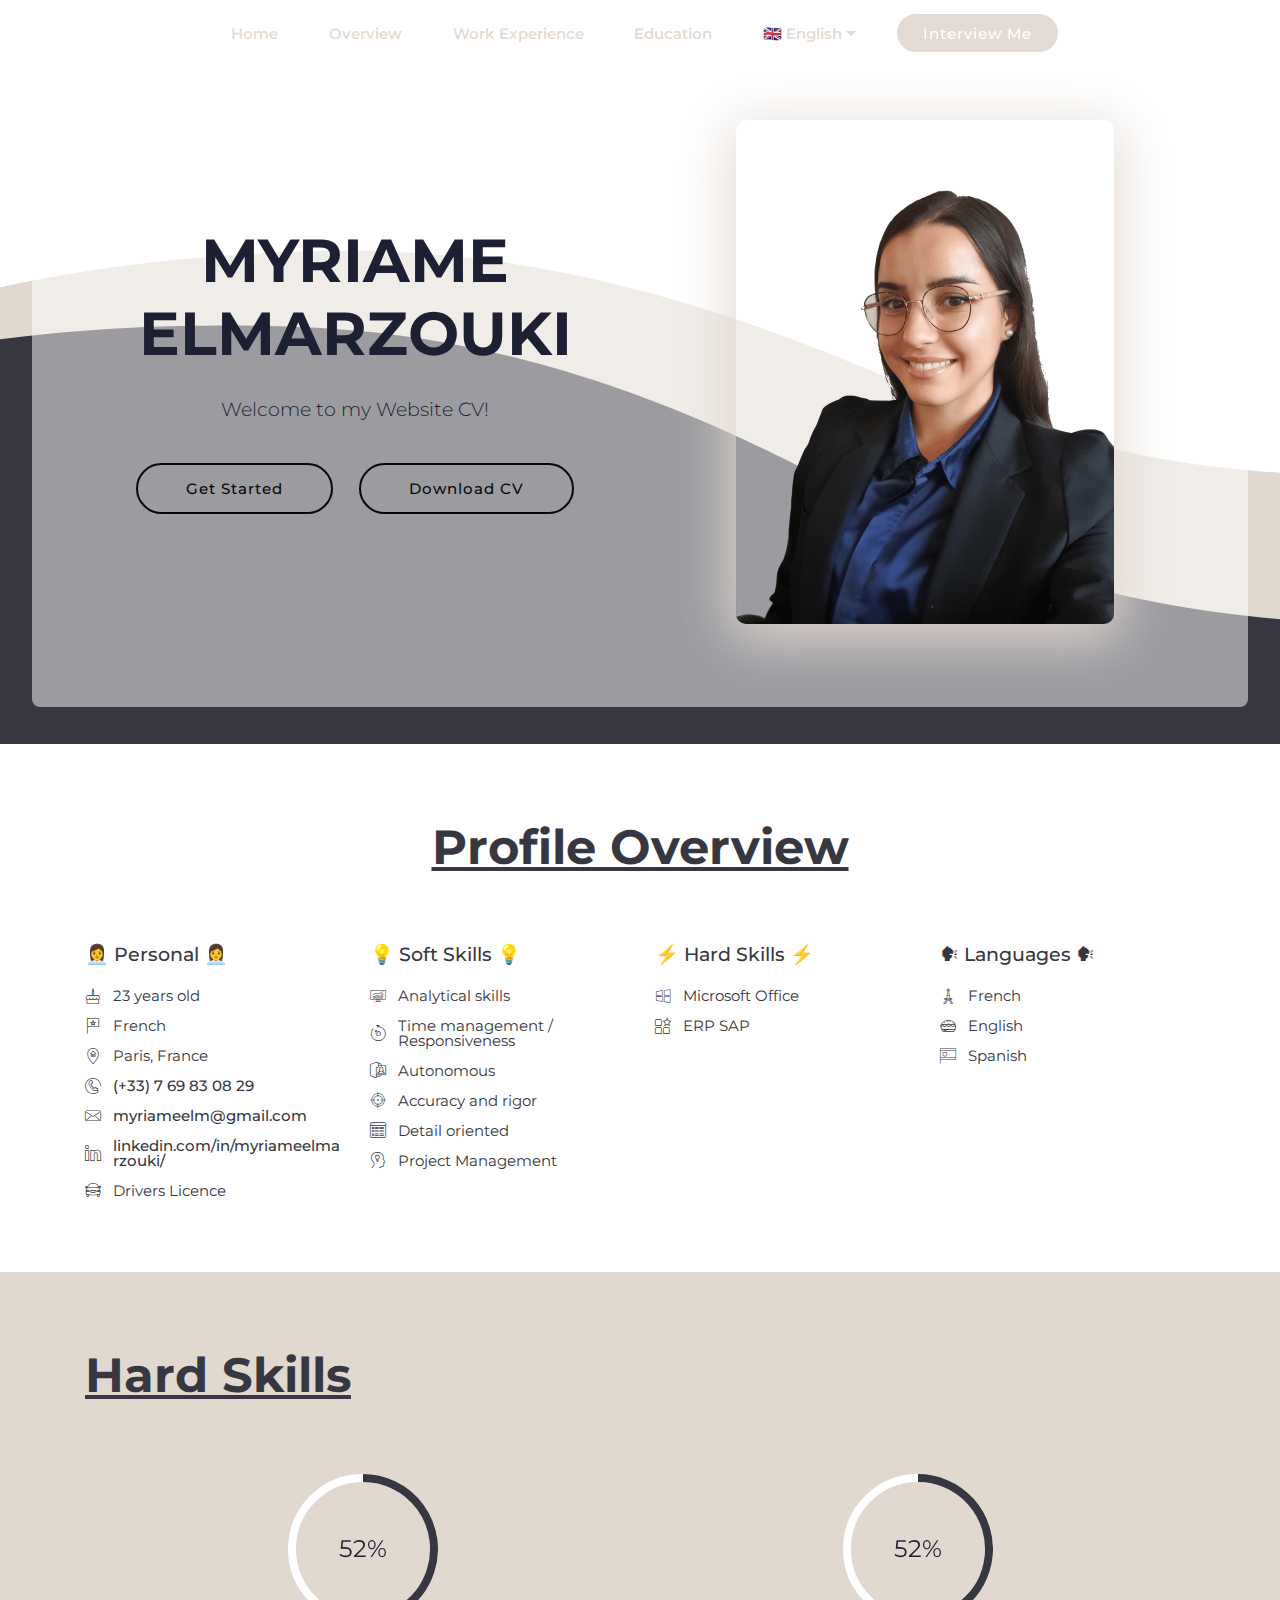
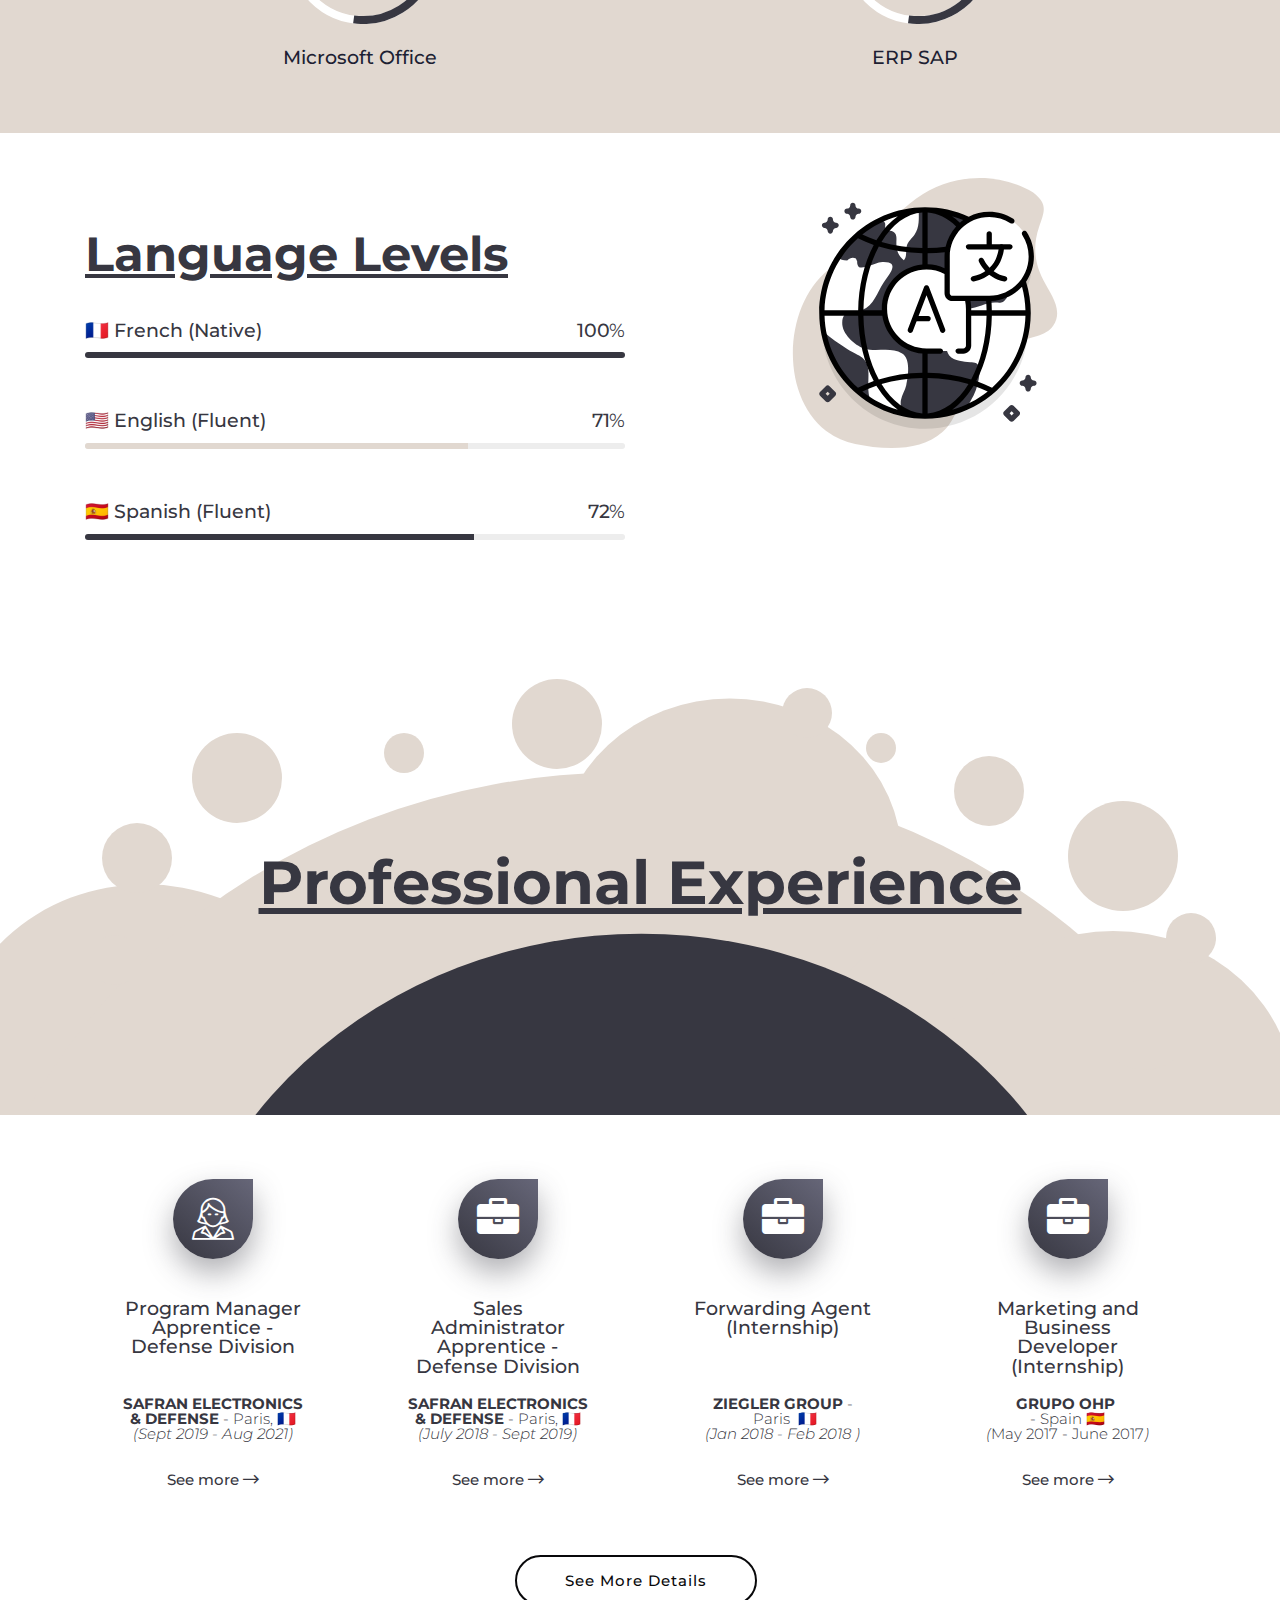
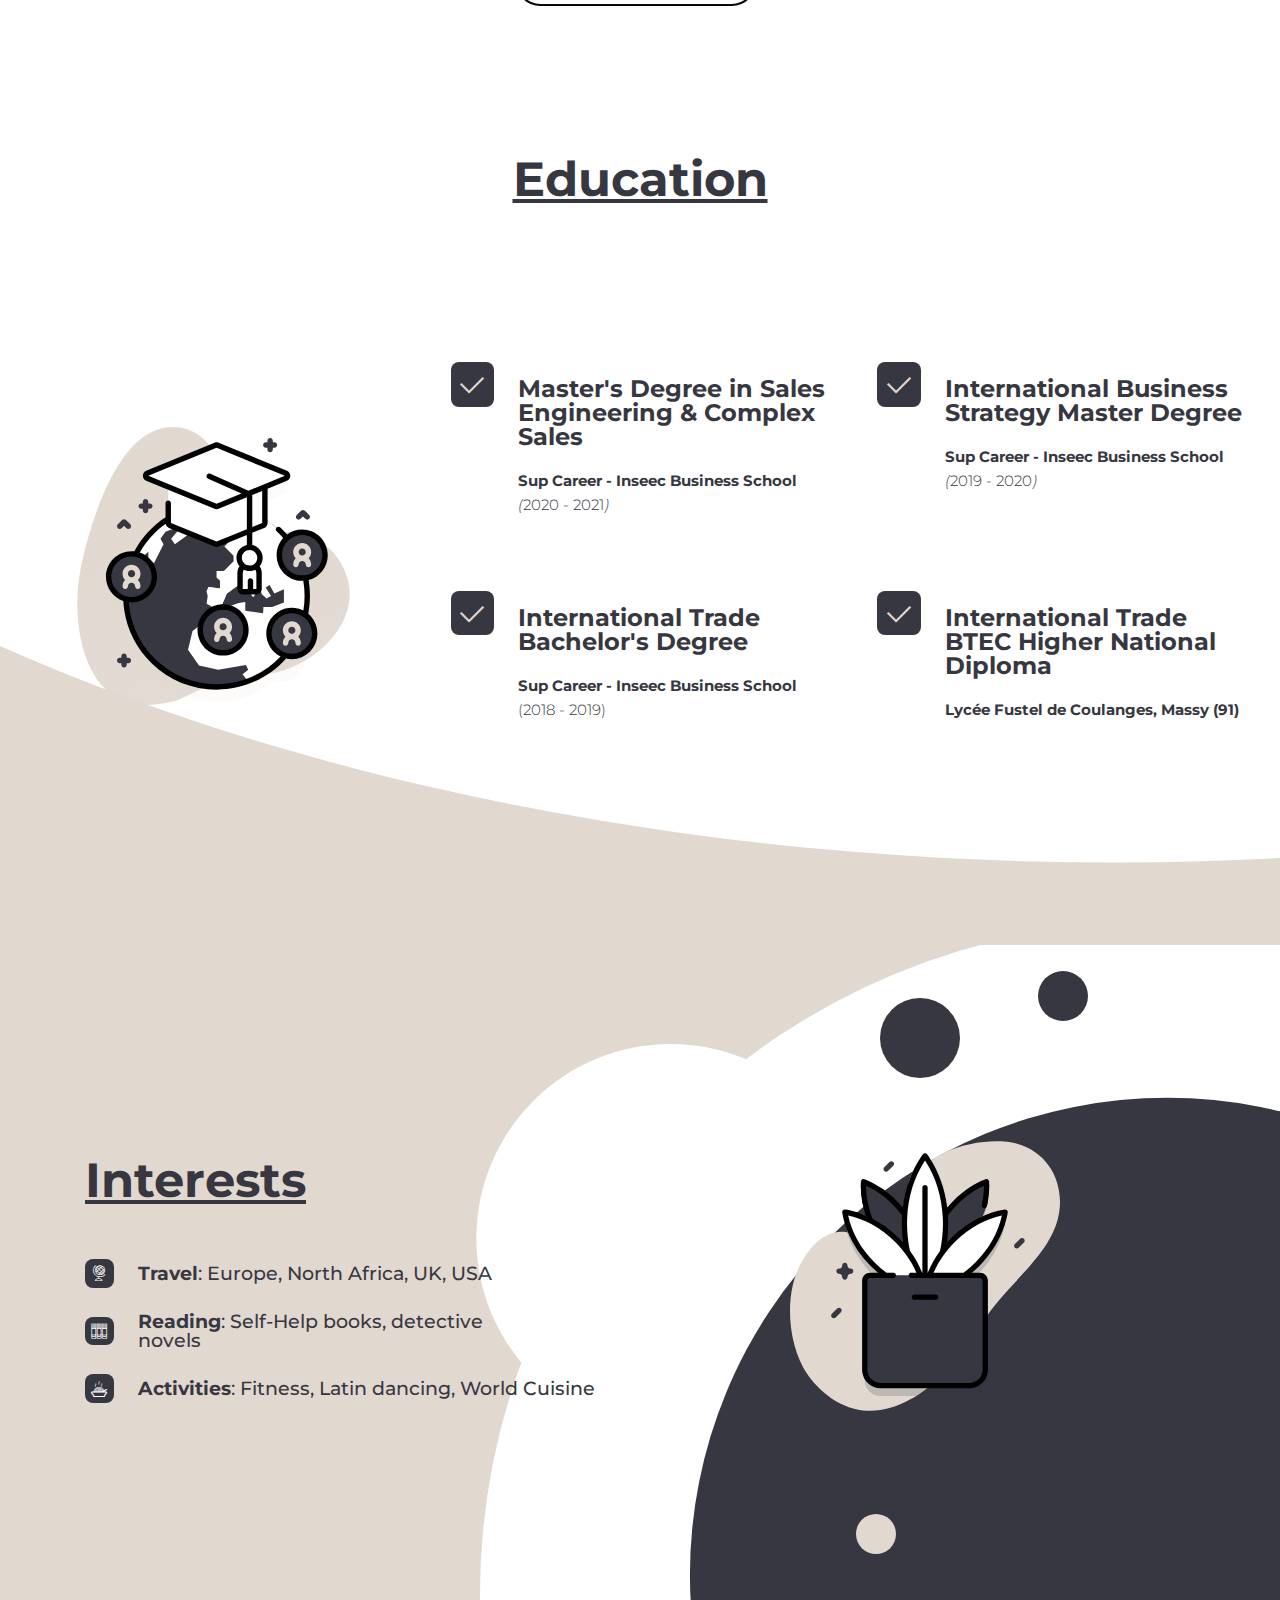
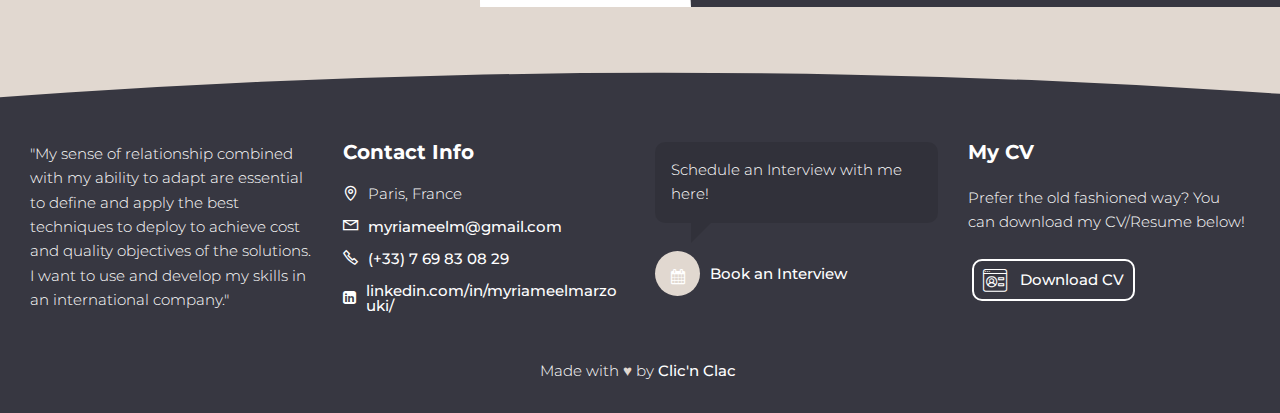
==== commit f60f9843: "Add files via upload" ====
--- a/en.html
+++ b/en.html
@@ -9,15 +9,15 @@
   <meta property="og:type" content="article">
   <meta property="og:image" content="assets/images/index-meta.png">
   <meta property="og:title" content="Your future talent 👩">
-  <meta property="og:description" content="Hello 👋, I am Myriame El Marzouki  and am currently looking to contribute to the growth of an innovative company.  This is my web-cv.">
+  <meta property="og:description" content="Hello 👋, I am Myriame El Marzouki and am currently looking to contribute to the growth of an innovative company.  This is my web-cv.">
   <meta property="og:url" content="https://myriameelmarzouki.github.io/en.html">
   <meta property="og:site_name" content="Your future talent 👩">
   <meta name="twitter:card" content="summary_large_image"/>
-  <meta name="twitter:description" content="Hello 👋, I am Myriame El Marzouki  and am currently looking to contribute to the growth of an innovative company.  This is my web-cv.">
+  <meta name="twitter:description" content="Hello 👋, I am Myriame El Marzouki and am currently looking to contribute to the growth of an innovative company.  This is my web-cv.">
   <meta name="twitter:image:src" content="assets/images/index-meta.png">
   <meta name="twitter:title" content="Your future talent 👩">
   <link rel="shortcut icon" href="assets/images/assets/images/myriam-photo-756x1008.png" type="image/x-icon">
-  <meta name="description" content="Hello 👋, I am Myriame El Marzouki  and am currently looking to contribute to the growth of an innovative company.  This is my web-cv.">
+  <meta name="description" content="Hello 👋, I am Myriame El Marzouki and am currently looking to contribute to the growth of an innovative company.  This is my web-cv.">
 
   <meta http-equiv="content-language" content="en">
   <link rel="canonical" href="https://myriameelmarzouki.github.io/en.html" />
--- a/assets/web/assets/mobirise-icons2/mobirise2.css
+++ b/assets/web/assets/mobirise-icons2/mobirise2.css
@@ -0,0 +1,498 @@
+@font-face {
+  font-family: 'Moririse2';
+  font-display: swap;
+  src:  url('mobirise2.eot?f2bix4');
+  src:  url('mobirise2.eot?f2bix4#iefix') format('embedded-opentype'),
+    url('mobirise2.ttf?f2bix4') format('truetype'),
+    url('mobirise2.woff?f2bix4') format('woff'),
+    url('mobirise2.svg?f2bix4#mobirise2') format('svg');
+  font-weight: normal;
+  font-style: normal;
+}
+
+[class^="mobi-"], [class*=" mobi-"] {
+  /* use !important to prevent issues with browser extensions that change fonts */
+  font-family: 'Moririse2' !important;
+  speak: none;
+  font-style: normal;
+  font-weight: normal;
+  font-variant: normal;
+  text-transform: none;
+  line-height: 1;
+
+  /* Better Font Rendering =========== */
+  -webkit-font-smoothing: antialiased;
+  -moz-osx-font-smoothing: grayscale;
+}
+
+.mobi-mbri-add-submenu:before {
+  content: "\e900";
+}
+.mobi-mbri-alert:before {
+  content: "\e901";
+}
+.mobi-mbri-align-center:before {
+  content: "\e902";
+}
+.mobi-mbri-align-justify:before {
+  content: "\e903";
+}
+.mobi-mbri-align-left:before {
+  content: "\e904";
+}
+.mobi-mbri-align-right:before {
+  content: "\e905";
+}
+.mobi-mbri-android:before {
+  content: "\e906";
+}
+.mobi-mbri-apple:before {
+  content: "\e907";
+}
+.mobi-mbri-arrow-down:before {
+  content: "\e908";
+}
+.mobi-mbri-arrow-next:before {
+  content: "\e909";
+}
+.mobi-mbri-arrow-prev:before {
+  content: "\e90a";
+}
+.mobi-mbri-arrow-up:before {
+  content: "\e90b";
+}
+.mobi-mbri-bold:before {
+  content: "\e90c";
+}
+.mobi-mbri-bookmark:before {
+  content: "\e90d";
+}
+.mobi-mbri-bootstrap:before {
+  content: "\e90e";
+}
+.mobi-mbri-briefcase:before {
+  content: "\e90f";
+}
+.mobi-mbri-browse:before {
+  content: "\e910";
+}
+.mobi-mbri-bulleted-list:before {
+  content: "\e911";
+}
+.mobi-mbri-calendar:before {
+  content: "\e912";
+}
+.mobi-mbri-camera:before {
+  content: "\e913";
+}
+.mobi-mbri-cart-add:before {
+  content: "\e914";
+}
+.mobi-mbri-cart-full:before {
+  content: "\e915";
+}
+.mobi-mbri-cash:before {
+  content: "\e916";
+}
+.mobi-mbri-change-style:before {
+  content: "\e917";
+}
+.mobi-mbri-chat:before {
+  content: "\e918";
+}
+.mobi-mbri-clock:before {
+  content: "\e919";
+}
+.mobi-mbri-close:before {
+  content: "\e91a";
+}
+.mobi-mbri-cloud:before {
+  content: "\e91b";
+}
+.mobi-mbri-code:before {
+  content: "\e91c";
+}
+.mobi-mbri-contact-form:before {
+  content: "\e91d";
+}
+.mobi-mbri-credit-card:before {
+  content: "\e91e";
+}
+.mobi-mbri-cursor-click:before {
+  content: "\e91f";
+}
+.mobi-mbri-cust-feedback:before {
+  content: "\e920";
+}
+.mobi-mbri-database:before {
+  content: "\e921";
+}
+.mobi-mbri-delivery:before {
+  content: "\e922";
+}
+.mobi-mbri-desktop:before {
+  content: "\e923";
+}
+.mobi-mbri-devices:before {
+  content: "\e924";
+}
+.mobi-mbri-down:before {
+  content: "\e925";
+}
+.mobi-mbri-download-2:before {
+  content: "\e926";
+}
+.mobi-mbri-download:before {
+  content: "\e927";
+}
+.mobi-mbri-drag-n-drop-2:before {
+  content: "\e928";
+}
+.mobi-mbri-drag-n-drop:before {
+  content: "\e929";
+}
+.mobi-mbri-edit-2:before {
+  content: "\e92a";
+}
+.mobi-mbri-edit:before {
+  content: "\e92b";
+}
+.mobi-mbri-error:before {
+  content: "\e92c";
+}
+.mobi-mbri-extension:before {
+  content: "\e92d";
+}
+.mobi-mbri-features:before {
+  content: "\e92e";
+}
+.mobi-mbri-file:before {
+  content: "\e92f";
+}
+.mobi-mbri-flag:before {
+  content: "\e930";
+}
+.mobi-mbri-folder:before {
+  content: "\e931";
+}
+.mobi-mbri-gift:before {
+  content: "\e932";
+}
+.mobi-mbri-github:before {
+  content: "\e933";
+}
+.mobi-mbri-globe-2:before {
+  content: "\e934";
+}
+.mobi-mbri-globe:before {
+  content: "\e935";
+}
+.mobi-mbri-growing-chart:before {
+  content: "\e936";
+}
+.mobi-mbri-hearth:before {
+  content: "\e937";
+}
+.mobi-mbri-help:before {
+  content: "\e938";
+}
+.mobi-mbri-home:before {
+  content: "\e939";
+}
+.mobi-mbri-hot-cup:before {
+  content: "\e93a";
+}
+.mobi-mbri-idea:before {
+  content: "\e93b";
+}
+.mobi-mbri-image-gallery:before {
+  content: "\e93c";
+}
+.mobi-mbri-image-slider:before {
+  content: "\e93d";
+}
+.mobi-mbri-info:before {
+  content: "\e93e";
+}
+.mobi-mbri-italic:before {
+  content: "\e93f";
+}
+.mobi-mbri-key:before {
+  content: "\e940";
+}
+.mobi-mbri-laptop:before {
+  content: "\e941";
+}
+.mobi-mbri-layers:before {
+  content: "\e942";
+}
+.mobi-mbri-left-right:before {
+  content: "\e943";
+}
+.mobi-mbri-left:before {
+  content: "\e944";
+}
+.mobi-mbri-letter:before {
+  content: "\e945";
+}
+.mobi-mbri-like:before {
+  content: "\e946";
+}
+.mobi-mbri-link:before {
+  content: "\e947";
+}
+.mobi-mbri-lock:before {
+  content: "\e948";
+}
+.mobi-mbri-login:before {
+  content: "\e949";
+}
+.mobi-mbri-logout:before {
+  content: "\e94a";
+}
+.mobi-mbri-magic-stick:before {
+  content: "\e94b";
+}
+.mobi-mbri-map-pin:before {
+  content: "\e94c";
+}
+.mobi-mbri-menu:before {
+  content: "\e94d";
+}
+.mobi-mbri-mobile-2:before {
+  content: "\e94e";
+}
+.mobi-mbri-mobile-horizontal:before {
+  content: "\e94f";
+}
+.mobi-mbri-mobile:before {
+  content: "\e950";
+}
+.mobi-mbri-mobirise:before {
+  content: "\e951";
+}
+.mobi-mbri-more-horizontal:before {
+  content: "\e952";
+}
+.mobi-mbri-more-vertical:before {
+  content: "\e953";
+}
+.mobi-mbri-music:before {
+  content: "\e954";
+}
+.mobi-mbri-new-file:before {
+  content: "\e955";
+}
+.mobi-mbri-numbered-list:before {
+  content: "\e956";
+}
+.mobi-mbri-opened-folder:before {
+  content: "\e957";
+}
+.mobi-mbri-pages:before {
+  content: "\e958";
+}
+.mobi-mbri-paper-plane:before {
+  content: "\e959";
+}
+.mobi-mbri-paperclip:before {
+  content: "\e95a";
+}
+.mobi-mbri-phone:before {
+  content: "\e95b";
+}
+.mobi-mbri-photo:before {
+  content: "\e95c";
+}
+.mobi-mbri-photos:before {
+  content: "\e95d";
+}
+.mobi-mbri-pin:before {
+  content: "\e95e";
+}
+.mobi-mbri-play:before {
+  content: "\e95f";
+}
+.mobi-mbri-plus:before {
+  content: "\e960";
+}
+.mobi-mbri-preview:before {
+  content: "\e961";
+}
+.mobi-mbri-print:before {
+  content: "\e962";
+}
+.mobi-mbri-protect:before {
+  content: "\e963";
+}
+.mobi-mbri-question:before {
+  content: "\e964";
+}
+.mobi-mbri-quote-left:before {
+  content: "\e965";
+}
+.mobi-mbri-quote-right:before {
+  content: "\e966";
+}
+.mobi-mbri-redo:before {
+  content: "\e967";
+}
+.mobi-mbri-refresh:before {
+  content: "\e968";
+}
+.mobi-mbri-responsive-2:before {
+  content: "\e969";
+}
+.mobi-mbri-responsive:before {
+  content: "\e96a";
+}
+.mobi-mbri-right:before {
+  content: "\e96b";
+}
+.mobi-mbri-rocket:before {
+  content: "\e96c";
+}
+.mobi-mbri-sad-face:before {
+  content: "\e96d";
+}
+.mobi-mbri-sale:before {
+  content: "\e96e";
+}
+.mobi-mbri-save:before {
+  content: "\e96f";
+}
+.mobi-mbri-search:before {
+  content: "\e970";
+}
+.mobi-mbri-setting-2:before {
+  content: "\e971";
+}
+.mobi-mbri-setting-3:before {
+  content: "\e972";
+}
+.mobi-mbri-setting:before {
+  content: "\e973";
+}
+.mobi-mbri-share:before {
+  content: "\e974";
+}
+.mobi-mbri-shopping-bag:before {
+  content: "\e975";
+}
+.mobi-mbri-shopping-basket:before {
+  content: "\e976";
+}
+.mobi-mbri-shopping-cart:before {
+  content: "\e977";
+}
+.mobi-mbri-sites:before {
+  content: "\e978";
+}
+.mobi-mbri-smile-face:before {
+  content: "\e979";
+}
+.mobi-mbri-speed:before {
+  content: "\e97a";
+}
+.mobi-mbri-star:before {
+  content: "\e97b";
+}
+.mobi-mbri-success:before {
+  content: "\e97c";
+}
+.mobi-mbri-sun:before {
+  content: "\e97d";
+}
+.mobi-mbri-sun2:before {
+  content: "\e97e";
+}
+.mobi-mbri-tablet-vertical:before {
+  content: "\e97f";
+}
+.mobi-mbri-tablet:before {
+  content: "\e980";
+}
+.mobi-mbri-target:before {
+  content: "\e981";
+}
+.mobi-mbri-timer:before {
+  content: "\e982";
+}
+.mobi-mbri-to-ftp:before {
+  content: "\e983";
+}
+.mobi-mbri-to-local-drive:before {
+  content: "\e984";
+}
+.mobi-mbri-touch-swipe:before {
+  content: "\e985";
+}
+.mobi-mbri-touch:before {
+  content: "\e986";
+}
+.mobi-mbri-trash:before {
+  content: "\e987";
+}
+.mobi-mbri-underline:before {
+  content: "\e988";
+}
+.mobi-mbri-undo:before {
+  content: "\e989";
+}
+.mobi-mbri-unlink:before {
+  content: "\e98a";
+}
+.mobi-mbri-unlock:before {
+  content: "\e98b";
+}
+.mobi-mbri-up-down:before {
+  content: "\e98c";
+}
+.mobi-mbri-up:before {
+  content: "\e98d";
+}
+.mobi-mbri-update:before {
+  content: "\e98e";
+}
+.mobi-mbri-upload-2:before {
+  content: "\e98f";
+}
+.mobi-mbri-upload:before {
+  content: "\e990";
+}
+.mobi-mbri-user-2:before {
+  content: "\e991";
+}
+.mobi-mbri-user:before {
+  content: "\e992";
+}
+.mobi-mbri-users:before {
+  content: "\e993";
+}
+.mobi-mbri-video-play:before {
+  content: "\e994";
+}
+.mobi-mbri-video:before {
+  content: "\e995";
+}
+.mobi-mbri-watch:before {
+  content: "\e996";
+}
+.mobi-mbri-website-theme-2:before {
+  content: "\e997";
+}
+.mobi-mbri-website-theme:before {
+  content: "\e998";
+}
+.mobi-mbri-wifi:before {
+  content: "\e999";
+}
+.mobi-mbri-windows:before {
+  content: "\e99a";
+}
+.mobi-mbri-zoom-in:before {
+  content: "\e99b";
+}
+.mobi-mbri-zoom-out:before {
+  content: "\e99c";
+}
--- a/assets/web/assets/mobirise-icons/mobirise-icons.css
+++ b/assets/web/assets/mobirise-icons/mobirise-icons.css
@@ -0,0 +1,477 @@
+@font-face {
+  font-family: 'MobiriseIcons';
+  src:  url('mobirise-icons.eot?spat4u');
+  src:  url('mobirise-icons.eot?spat4u#iefix') format('embedded-opentype'),
+    url('mobirise-icons.ttf?spat4u') format('truetype'),
+    url('mobirise-icons.woff?spat4u') format('woff'),
+    url('mobirise-icons.svg?spat4u#MobiriseIcons') format('svg');
+  font-weight: normal;
+  font-style: normal;
+  font-display: swap;
+}
+
+[class^="mbri-"], [class*=" mbri-"] {
+  /* use !important to prevent issues with browser extensions that change fonts */
+  font-family: MobiriseIcons !important;
+  speak: none;
+  font-style: normal;
+  font-weight: normal;
+  font-variant: normal;
+  text-transform: none;
+  line-height: 1;
+
+  /* Better Font Rendering =========== */
+  -webkit-font-smoothing: antialiased;
+  -moz-osx-font-smoothing: grayscale;
+}
+
+.mbri-add-submenu:before {
+  content: "\e900";
+}
+.mbri-alert:before {
+  content: "\e901";
+}
+.mbri-align-center:before {
+  content: "\e902";
+}
+.mbri-align-justify:before {
+  content: "\e903";
+}
+.mbri-align-left:before {
+  content: "\e904";
+}
+.mbri-align-right:before {
+  content: "\e905";
+}
+.mbri-android:before {
+  content: "\e906";
+}
+.mbri-apple:before {
+  content: "\e907";
+}
+.mbri-arrow-down:before {
+  content: "\e908";
+}
+.mbri-arrow-next:before {
+  content: "\e909";
+}
+.mbri-arrow-prev:before {
+  content: "\e90a";
+}
+.mbri-arrow-up:before {
+  content: "\e90b";
+}
+.mbri-bold:before {
+  content: "\e90c";
+}
+.mbri-bookmark:before {
+  content: "\e90d";
+}
+.mbri-bootstrap:before {
+  content: "\e90e";
+}
+.mbri-briefcase:before {
+  content: "\e90f";
+}
+.mbri-browse:before {
+  content: "\e910";
+}
+.mbri-bulleted-list:before {
+  content: "\e911";
+}
+.mbri-calendar:before {
+  content: "\e912";
+}
+.mbri-camera:before {
+  content: "\e913";
+}
+.mbri-cart-add:before {
+  content: "\e914";
+}
+.mbri-cart-full:before {
+  content: "\e915";
+}
+.mbri-cash:before {
+  content: "\e916";
+}
+.mbri-change-style:before {
+  content: "\e917";
+}
+.mbri-chat:before {
+  content: "\e918";
+}
+.mbri-clock:before {
+  content: "\e919";
+}
+.mbri-close:before {
+  content: "\e91a";
+}
+.mbri-cloud:before {
+  content: "\e91b";
+}
+.mbri-code:before {
+  content: "\e91c";
+}
+.mbri-contact-form:before {
+  content: "\e91d";
+}
+.mbri-credit-card:before {
+  content: "\e91e";
+}
+.mbri-cursor-click:before {
+  content: "\e91f";
+}
+.mbri-cust-feedback:before {
+  content: "\e920";
+}
+.mbri-database:before {
+  content: "\e921";
+}
+.mbri-delivery:before {
+  content: "\e922";
+}
+.mbri-desktop:before {
+  content: "\e923";
+}
+.mbri-devices:before {
+  content: "\e924";
+}
+.mbri-down:before {
+  content: "\e925";
+}
+.mbri-download:before {
+  content: "\e989";
+}
+.mbri-drag-n-drop:before {
+  content: "\e927";
+}
+.mbri-drag-n-drop2:before {
+  content: "\e928";
+}
+.mbri-edit:before {
+  content: "\e929";
+}
+.mbri-edit2:before {
+  content: "\e92a";
+}
+.mbri-error:before {
+  content: "\e92b";
+}
+.mbri-extension:before {
+  content: "\e92c";
+}
+.mbri-features:before {
+  content: "\e92d";
+}
+.mbri-file:before {
+  content: "\e92e";
+}
+.mbri-flag:before {
+  content: "\e92f";
+}
+.mbri-folder:before {
+  content: "\e930";
+}
+.mbri-gift:before {
+  content: "\e931";
+}
+.mbri-github:before {
+  content: "\e932";
+}
+.mbri-globe:before {
+  content: "\e933";
+}
+.mbri-globe-2:before {
+  content: "\e934";
+}
+.mbri-growing-chart:before {
+  content: "\e935";
+}
+.mbri-hearth:before {
+  content: "\e936";
+}
+.mbri-help:before {
+  content: "\e937";
+}
+.mbri-home:before {
+  content: "\e938";
+}
+.mbri-hot-cup:before {
+  content: "\e939";
+}
+.mbri-idea:before {
+  content: "\e93a";
+}
+.mbri-image-gallery:before {
+  content: "\e93b";
+}
+.mbri-image-slider:before {
+  content: "\e93c";
+}
+.mbri-info:before {
+  content: "\e93d";
+}
+.mbri-italic:before {
+  content: "\e93e";
+}
+.mbri-key:before {
+  content: "\e93f";
+}
+.mbri-laptop:before {
+  content: "\e940";
+}
+.mbri-layers:before {
+  content: "\e941";
+}
+.mbri-left-right:before {
+  content: "\e942";
+}
+.mbri-left:before {
+  content: "\e943";
+}
+.mbri-letter:before {
+  content: "\e944";
+}
+.mbri-like:before {
+  content: "\e945";
+}
+.mbri-link:before {
+  content: "\e946";
+}
+.mbri-lock:before {
+  content: "\e947";
+}
+.mbri-login:before {
+  content: "\e948";
+}
+.mbri-logout:before {
+  content: "\e949";
+}
+.mbri-magic-stick:before {
+  content: "\e94a";
+}
+.mbri-map-pin:before {
+  content: "\e94b";
+}
+.mbri-menu:before {
+  content: "\e94c";
+}
+.mbri-mobile:before {
+  content: "\e94d";
+}
+.mbri-mobile2:before {
+  content: "\e94e";
+}
+.mbri-mobirise:before {
+  content: "\e94f";
+}
+.mbri-more-horizontal:before {
+  content: "\e950";
+}
+.mbri-more-vertical:before {
+  content: "\e951";
+}
+.mbri-music:before {
+  content: "\e952";
+}
+.mbri-new-file:before {
+  content: "\e953";
+}
+.mbri-numbered-list:before {
+  content: "\e954";
+}
+.mbri-opened-folder:before {
+  content: "\e955";
+}
+.mbri-pages:before {
+  content: "\e956";
+}
+.mbri-paper-plane:before {
+  content: "\e957";
+}
+.mbri-paperclip:before {
+  content: "\e958";
+}
+.mbri-photo:before {
+  content: "\e959";
+}
+.mbri-photos:before {
+  content: "\e95a";
+}
+.mbri-pin:before {
+  content: "\e95b";
+}
+.mbri-play:before {
+  content: "\e95c";
+}
+.mbri-plus:before {
+  content: "\e95d";
+}
+.mbri-preview:before {
+  content: "\e95e";
+}
+.mbri-print:before {
+  content: "\e95f";
+}
+.mbri-protect:before {
+  content: "\e960";
+}
+.mbri-question:before {
+  content: "\e961";
+}
+.mbri-quote-left:before {
+  content: "\e962";
+}
+.mbri-quote-right:before {
+  content: "\e963";
+}
+.mbri-refresh:before {
+  content: "\e964";
+}
+.mbri-responsive:before {
+  content: "\e965";
+}
+.mbri-right:before {
+  content: "\e966";
+}
+.mbri-rocket:before {
+  content: "\e967";
+}
+.mbri-sad-face:before {
+  content: "\e968";
+}
+.mbri-sale:before {
+  content: "\e969";
+}
+.mbri-save:before {
+  content: "\e96a";
+}
+.mbri-search:before {
+  content: "\e96b";
+}
+.mbri-setting:before {
+  content: "\e96c";
+}
+.mbri-setting2:before {
+  content: "\e96d";
+}
+.mbri-setting3:before {
+  content: "\e96e";
+}
+.mbri-share:before {
+  content: "\e96f";
+}
+.mbri-shopping-bag:before {
+  content: "\e970";
+}
+.mbri-shopping-basket:before {
+  content: "\e971";
+}
+.mbri-shopping-cart:before {
+  content: "\e972";
+}
+.mbri-sites:before {
+  content: "\e973";
+}
+.mbri-smile-face:before {
+  content: "\e974";
+}
+.mbri-speed:before {
+  content: "\e975";
+}
+.mbri-star:before {
+  content: "\e976";
+}
+.mbri-success:before {
+  content: "\e977";
+}
+.mbri-sun:before {
+  content: "\e978";
+}
+.mbri-sun2:before {
+  content: "\e979";
+}
+.mbri-tablet:before {
+  content: "\e97a";
+}
+.mbri-tablet-vertical:before {
+  content: "\e97b";
+}
+.mbri-target:before {
+  content: "\e97c";
+}
+.mbri-timer:before {
+  content: "\e97d";
+}
+.mbri-to-ftp:before {
+  content: "\e97e";
+}
+.mbri-to-local-drive:before {
+  content: "\e97f";
+}
+.mbri-touch-swipe:before {
+  content: "\e980";
+}
+.mbri-touch:before {
+  content: "\e981";
+}
+.mbri-trash:before {
+  content: "\e982";
+}
+.mbri-underline:before {
+  content: "\e983";
+}
+.mbri-unlink:before {
+  content: "\e984";
+}
+.mbri-unlock:before {
+  content: "\e985";
+}
+.mbri-up-down:before {
+  content: "\e986";
+}
+.mbri-up:before {
+  content: "\e987";
+}
+.mbri-update:before {
+  content: "\e988";
+}
+.mbri-upload:before {
+ content: "\e926"; 
+}
+.mbri-user:before {
+  content: "\e98a";
+}
+.mbri-user2:before {
+  content: "\e98b";
+}
+.mbri-users:before {
+  content: "\e98c";
+}
+.mbri-video:before {
+  content: "\e98d";
+}
+.mbri-video-play:before {
+  content: "\e98e";
+}
+.mbri-watch:before {
+  content: "\e98f";
+}
+.mbri-website-theme:before {
+  content: "\e990";
+}
+.mbri-wifi:before {
+  content: "\e991";
+}
+.mbri-windows:before {
+  content: "\e992";
+}
+.mbri-zoom-out:before {
+  content: "\e993";
+}
+.mbri-redo:before {
+  content: "\e994";
+}
+.mbri-undo:before {
+  content: "\e995";
+}
--- a/assets/icon54/style.css
+++ b/assets/icon54/style.css
@@ -0,0 +1,6381 @@
+@font-face {
+    font-family: 'icon54';
+    src: url('fonts/icon54.eot?uf6sbu');
+    src: url('fonts/icon54.eot?uf6sbu#iefix') format('embedded-opentype'),
+        url('fonts/icon54.ttf?uf6sbu') format('truetype'),
+        url('fonts/icon54.woff?uf6sbu') format('woff'),
+        url('fonts/icon54.svg?uf6sbu#icon54') format('svg');
+    font-weight: normal;
+    font-style: normal;
+}
+
+[class^='icon54-v1-'],
+[class*=' icon54-v1-'] {
+    /* use !important to prevent issues with browser extensions that change fonts */
+    font-family: 'icon54' !important;
+    speak: none;
+    font-style: normal;
+    font-weight: normal;
+    font-variant: normal;
+    text-transform: none;
+    line-height: 1;
+
+    /* Better Font Rendering =========== */
+    -webkit-font-smoothing: antialiased;
+    -moz-osx-font-smoothing: grayscale;
+}
+
+.icon54-v1-add-bag::before {
+    content: '\e900';
+}
+.icon54-v1-add-cart2::before {
+    content: '\e901';
+}
+.icon54-v1-add-chat1::before {
+    content: '\e902';
+}
+.icon54-v1-add-chat2::before {
+    content: '\e903';
+}
+.icon54-v1-add-chat3::before {
+    content: '\e904';
+}
+.icon54-v1-bitcoin-bag::before {
+    content: '\e905';
+}
+.icon54-v1-bitcoin-cart::before {
+    content: '\e906';
+}
+.icon54-v1-cart::before {
+    content: '\e907';
+}
+.icon54-v1-char-search2::before {
+    content: '\e908';
+}
+.icon54-v1-chat-1::before {
+    content: '\e909';
+}
+.icon54-v1-chat-2::before {
+    content: '\e90a';
+}
+.icon54-v1-chat-3::before {
+    content: '\e90b';
+}
+.icon54-v1-chat-bubble1::before {
+    content: '\e90c';
+}
+.icon54-v1-chat-bubble2::before {
+    content: '\e90d';
+}
+.icon54-v1-chat-bubble4::before {
+    content: '\e90e';
+}
+.icon54-v1-chat-bubble5::before {
+    content: '\e90f';
+}
+.icon54-v1-chat-buble3::before {
+    content: '\e910';
+}
+.icon54-v1-chat-delete1::before {
+    content: '\e911';
+}
+.icon54-v1-chat-delete2::before {
+    content: '\e912';
+}
+.icon54-v1-chat-delete3::before {
+    content: '\e913';
+}
+.icon54-v1-chat-error1::before {
+    content: '\e914';
+}
+.icon54-v1-chat-error2::before {
+    content: '\e915';
+}
+.icon54-v1-chat-error3::before {
+    content: '\e916';
+}
+.icon54-v1-chat-help1::before {
+    content: '\e917';
+}
+.icon54-v1-chat-help2::before {
+    content: '\e918';
+}
+.icon54-v1-chat-help3::before {
+    content: '\e919';
+}
+.icon54-v1-chat-remouve1::before {
+    content: '\e91a';
+}
+.icon54-v1-chat-remouve2::before {
+    content: '\e91b';
+}
+.icon54-v1-chat-remouve3::before {
+    content: '\e91c';
+}
+.icon54-v1-chat-search1::before {
+    content: '\e91d';
+}
+.icon54-v1-chat-search3::before {
+    content: '\e91e';
+}
+.icon54-v1-chat-settings1::before {
+    content: '\e91f';
+}
+.icon54-v1-chat-settings2::before {
+    content: '\e920';
+}
+.icon54-v1-chat-settings3::before {
+    content: '\e921';
+}
+.icon54-v1-chat-user1::before {
+    content: '\e922';
+}
+.icon54-v1-chat-user2::before {
+    content: '\e923';
+}
+.icon54-v1-chat-user3::before {
+    content: '\e924';
+}
+.icon54-v1-chat-user4::before {
+    content: '\e925';
+}
+.icon54-v1-check-out::before {
+    content: '\e926';
+}
+.icon54-v1-clear-bag::before {
+    content: '\e927';
+}
+.icon54-v1-clear-cart2::before {
+    content: '\e928';
+}
+.icon54-v1-conference-chat::before {
+    content: '\e929';
+}
+.icon54-v1-conference-speach::before {
+    content: '\e92a';
+}
+.icon54-v1-credit-card::before {
+    content: '\e92b';
+}
+.icon54-v1-cuppon::before {
+    content: '\e92c';
+}
+.icon54-v1-dismiss-bag::before {
+    content: '\e92d';
+}
+.icon54-v1-dismiss-cart::before {
+    content: '\e92e';
+}
+.icon54-v1-dismiss-chat1::before {
+    content: '\e92f';
+}
+.icon54-v1-dismiss-chat2::before {
+    content: '\e930';
+}
+.icon54-v1-dismiss-chat3::before {
+    content: '\e931';
+}
+.icon54-v1-dollar-bag::before {
+    content: '\e932';
+}
+.icon54-v1-dollar-cart::before {
+    content: '\e933';
+}
+.icon54-v1-done-bag::before {
+    content: '\e934';
+}
+.icon54-v1-done-cat::before {
+    content: '\e935';
+}
+.icon54-v1-dream-bubble1::before {
+    content: '\e936';
+}
+.icon54-v1-dream-bubble2::before {
+    content: '\e937';
+}
+.icon54-v1-dreamimg-2::before {
+    content: '\e938';
+}
+.icon54-v1-dreaming-1::before {
+    content: '\e939';
+}
+.icon54-v1-euro-bag::before {
+    content: '\e93a';
+}
+.icon54-v1-euro-cart::before {
+    content: '\e93b';
+}
+.icon54-v1-favorite-bag::before {
+    content: '\e93c';
+}
+.icon54-v1-favorite-cart::before {
+    content: '\e93d';
+}
+.icon54-v1-favorite-chat1::before {
+    content: '\e93e';
+}
+.icon54-v1-favorite-chat2::before {
+    content: '\e93f';
+}
+.icon54-v1-favorite-chat3::before {
+    content: '\e940';
+}
+.icon54-v1-full-cart2::before {
+    content: '\e941';
+}
+.icon54-v1-gift-box2::before {
+    content: '\e942';
+}
+.icon54-v1-gift-card2::before {
+    content: '\e943';
+}
+.icon54-v1-home-bag::before {
+    content: '\e944';
+}
+.icon54-v1-hot-offer::before {
+    content: '\e945';
+}
+.icon54-v1-mobile-shopping1::before {
+    content: '\e946';
+}
+.icon54-v1-mobile-shopping2::before {
+    content: '\e947';
+}
+.icon54-v1-on-sale2::before {
+    content: '\e948';
+}
+.icon54-v1-on-sale::before {
+    content: '\e949';
+}
+.icon54-v1-online-shopping1::before {
+    content: '\e94a';
+}
+.icon54-v1-online-store::before {
+    content: '\e94b';
+}
+.icon54-v1-open-box::before {
+    content: '\e94c';
+}
+.icon54-v1-pound-bag::before {
+    content: '\e94d';
+}
+.icon54-v1-pound-cart::before {
+    content: '\e94e';
+}
+.icon54-v1-remouve-bag::before {
+    content: '\e94f';
+}
+.icon54-v1-remouve-cart2::before {
+    content: '\e950';
+}
+.icon54-v1-rotate-2::before {
+    content: '\e951';
+}
+.icon54-v1-search-bag::before {
+    content: '\e952';
+}
+.icon54-v1-search-cart::before {
+    content: '\e953';
+}
+.icon54-v1-secure-shopping3::before {
+    content: '\e954';
+}
+.icon54-v1-secure-shopping4::before {
+    content: '\e955';
+}
+.icon54-v1-secure-shopping5::before {
+    content: '\e956';
+}
+.icon54-v1-share-conversation1::before {
+    content: '\e957';
+}
+.icon54-v1-share-conversation2::before {
+    content: '\e958';
+}
+.icon54-v1-share-conversation3::before {
+    content: '\e959';
+}
+.icon54-v1-shipping-box::before {
+    content: '\e95a';
+}
+.icon54-v1-shipping-scedule::before {
+    content: '\e95b';
+}
+.icon54-v1-shipping::before {
+    content: '\e95c';
+}
+.icon54-v1-shopping-bag::before {
+    content: '\e95d';
+}
+.icon54-v1-video-message::before {
+    content: '\e95e';
+}
+.icon54-v1-voice-message::before {
+    content: '\e95f';
+}
+.icon54-v1-web-shop1::before {
+    content: '\e960';
+}
+.icon54-v1-web-shop2::before {
+    content: '\e961';
+}
+.icon54-v1-web-shop3::before {
+    content: '\e962';
+}
+.icon54-v1-d-blockchart1::before {
+    content: '\e963';
+}
+.icon54-v1-112::before {
+    content: '\e964';
+}
+.icon54-v1-911::before {
+    content: '\e965';
+}
+.icon54-v1-add-call::before {
+    content: '\e966';
+}
+.icon54-v1-balloons::before {
+    content: '\e967';
+}
+.icon54-v1-baseball-cap::before {
+    content: '\e968';
+}
+.icon54-v1-bat-man::before {
+    content: '\e969';
+}
+.icon54-v1-block-call::before {
+    content: '\e96a';
+}
+.icon54-v1-block-chart1::before {
+    content: '\e96b';
+}
+.icon54-v1-block-chart2::before {
+    content: '\e96c';
+}
+.icon54-v1-block-chart3::before {
+    content: '\e96d';
+}
+.icon54-v1-bluetuth-phonespeaker::before {
+    content: '\e96e';
+}
+.icon54-v1-call-24h::before {
+    content: '\e96f';
+}
+.icon54-v1-call-center24h::before {
+    content: '\e970';
+}
+.icon54-v1-call-forward::before {
+    content: '\e971';
+}
+.icon54-v1-call-made::before {
+    content: '\e972';
+}
+.icon54-v1-call-recieved::before {
+    content: '\e973';
+}
+.icon54-v1-call-reservation::before {
+    content: '\e974';
+}
+.icon54-v1-clear-call::before {
+    content: '\e975';
+}
+.icon54-v1-crain-hook::before {
+    content: '\e976';
+}
+.icon54-v1-decreasing-chart1::before {
+    content: '\e977';
+}
+.icon54-v1-decreasing-chart2::before {
+    content: '\e978';
+}
+.icon54-v1-delayed-call::before {
+    content: '\e979';
+}
+.icon54-v1-diagram-1::before {
+    content: '\e97a';
+}
+.icon54-v1-diagram-2::before {
+    content: '\e97b';
+}
+.icon54-v1-diagram-3::before {
+    content: '\e97c';
+}
+.icon54-v1-diagram-4::before {
+    content: '\e97d';
+}
+.icon54-v1-dial-pad2::before {
+    content: '\e97e';
+}
+.icon54-v1-dot-chart1::before {
+    content: '\e97f';
+}
+.icon54-v1-dot-chart2::before {
+    content: '\e980';
+}
+.icon54-v1-dot-chart3::before {
+    content: '\e981';
+}
+.icon54-v1-enter-1::before {
+    content: '\e982';
+}
+.icon54-v1-enter-2::before {
+    content: '\e983';
+}
+.icon54-v1-exit-1::before {
+    content: '\e984';
+}
+.icon54-v1-exit-2::before {
+    content: '\e985';
+}
+.icon54-v1-fax-phone::before {
+    content: '\e986';
+}
+.icon54-v1-fragment-chart::before {
+    content: '\e987';
+}
+.icon54-v1-hold-theline::before {
+    content: '\e988';
+}
+.icon54-v1-id-tag::before {
+    content: '\e989';
+}
+.icon54-v1-increasing-chart1::before {
+    content: '\e98a';
+}
+.icon54-v1-increasing-chart2::before {
+    content: '\e98b';
+}
+.icon54-v1-key-2::before {
+    content: '\e98c';
+}
+.icon54-v1-key-hole1::before {
+    content: '\e98d';
+}
+.icon54-v1-key-hole2::before {
+    content: '\e98e';
+}
+.icon54-v1-landscape-chart::before {
+    content: '\e98f';
+}
+.icon54-v1-line-chart1::before {
+    content: '\e990';
+}
+.icon54-v1-line-chart2::before {
+    content: '\e991';
+}
+.icon54-v1-line-chart3::before {
+    content: '\e992';
+}
+.icon54-v1-lock-1::before {
+    content: '\e993';
+}
+.icon54-v1-lock-call::before {
+    content: '\e994';
+}
+.icon54-v1-lock-user1::before {
+    content: '\e995';
+}
+.icon54-v1-lock-user2::before {
+    content: '\e996';
+}
+.icon54-v1-login-form1::before {
+    content: '\e997';
+}
+.icon54-v1-login-form2::before {
+    content: '\e998';
+}
+.icon54-v1-marge-call::before {
+    content: '\e999';
+}
+.icon54-v1-missed-call::before {
+    content: '\e99a';
+}
+.icon54-v1-name-tag::before {
+    content: '\e99b';
+}
+.icon54-v1-open-lock::before {
+    content: '\e99c';
+}
+.icon54-v1-pause-call::before {
+    content: '\e99d';
+}
+.icon54-v1-phone-1::before {
+    content: '\e99e';
+}
+.icon54-v1-phone-2::before {
+    content: '\e99f';
+}
+.icon54-v1-phone-3::before {
+    content: '\e9a0';
+}
+.icon54-v1-phone-4::before {
+    content: '\e9a1';
+}
+.icon54-v1-phone-book::before {
+    content: '\e9a2';
+}
+.icon54-v1-phone-box::before {
+    content: '\e9a3';
+}
+.icon54-v1-phone-intalk::before {
+    content: '\e9a4';
+}
+.icon54-v1-phone-ring::before {
+    content: '\e9a5';
+}
+.icon54-v1-phone-shopping::before {
+    content: '\e9a6';
+}
+.icon54-v1-pie-chart1::before {
+    content: '\e9a7';
+}
+.icon54-v1-pie-chart2::before {
+    content: '\e9a8';
+}
+.icon54-v1-pie-chart3::before {
+    content: '\e9a9';
+}
+.icon54-v1-pin-code::before {
+    content: '\e9aa';
+}
+.icon54-v1-public-phone::before {
+    content: '\e9ab';
+}
+.icon54-v1-recall::before {
+    content: '\e9ac';
+}
+.icon54-v1-record-call::before {
+    content: '\e9ad';
+}
+.icon54-v1-remouve-call::before {
+    content: '\e9ae';
+}
+.icon54-v1-ring-chart1::before {
+    content: '\e9af';
+}
+.icon54-v1-ring-chart2::before {
+    content: '\e9b0';
+}
+.icon54-v1-signal-0::before {
+    content: '\e9b1';
+}
+.icon54-v1-signal-1::before {
+    content: '\e9b2';
+}
+.icon54-v1-signal-2::before {
+    content: '\e9b3';
+}
+.icon54-v1-signal-3::before {
+    content: '\e9b4';
+}
+.icon54-v1-signal-4::before {
+    content: '\e9b5';
+}
+.icon54-v1-signal-5::before {
+    content: '\e9b6';
+}
+.icon54-v1-sinus::before {
+    content: '\e9b7';
+}
+.icon54-v1-split-call::before {
+    content: '\e9b8';
+}
+.icon54-v1-success-chart::before {
+    content: '\e9b9';
+}
+.icon54-v1-table-chart1::before {
+    content: '\e9ba';
+}
+.icon54-v1-table-chart2::before {
+    content: '\e9bb';
+}
+.icon54-v1-tangent::before {
+    content: '\e9bc';
+}
+.icon54-v1-bedroom::before {
+    content: '\e9bd';
+}
+.icon54-v1-fingertouch::before {
+    content: '\e9be';
+}
+.icon54-v1-hour::before {
+    content: '\e9bf';
+}
+.icon54-v1-bedroom2::before {
+    content: '\e9c0';
+}
+.icon54-v1-files::before {
+    content: '\e9c1';
+}
+.icon54-v1-fingertouch2::before {
+    content: '\e9c2';
+}
+.icon54-v1-files2::before {
+    content: '\e9c3';
+}
+.icon54-v1-fingertouch3::before {
+    content: '\e9c4';
+}
+.icon54-v1-starbed::before {
+    content: '\e9c5';
+}
+.icon54-v1-g-network::before {
+    content: '\e9c6';
+}
+.icon54-v1-gp-doc::before {
+    content: '\e9c7';
+}
+.icon54-v1-fingerroatate::before {
+    content: '\e9c8';
+}
+.icon54-v1-fingertouch4::before {
+    content: '\e9c9';
+}
+.icon54-v1-g-network2::before {
+    content: '\e9ca';
+}
+.icon54-v1-starhotel1::before {
+    content: '\e9cb';
+}
+.icon54-v1-starhotel2::before {
+    content: '\e9cc';
+}
+.icon54-v1-ball::before {
+    content: '\e9cd';
+}
+.icon54-v1-min::before {
+    content: '\e9ce';
+}
+.icon54-v1-by7::before {
+    content: '\e9cf';
+}
+.icon54-v1-min2::before {
+    content: '\e9d0';
+}
+.icon54-v1-min3::before {
+    content: '\e9d1';
+}
+.icon54-v1-abascus-calculator::before {
+    content: '\e9d2';
+}
+.icon54-v1-accordion::before {
+    content: '\e9d3';
+}
+.icon54-v1-acrobat-file::before {
+    content: '\e9d4';
+}
+.icon54-v1-add-basket::before {
+    content: '\e9d5';
+}
+.icon54-v1-add-bookmark::before {
+    content: '\e9d6';
+}
+.icon54-v1-add-card::before {
+    content: '\e9d7';
+}
+.icon54-v1-add-cart::before {
+    content: '\e9d8';
+}
+.icon54-v1-add-cloud::before {
+    content: '\e9d9';
+}
+.icon54-v1-add-doc::before {
+    content: '\e9da';
+}
+.icon54-v1-add-file::before {
+    content: '\e9db';
+}
+.icon54-v1-add-folder::before {
+    content: '\e9dc';
+}
+.icon54-v1-add-location::before {
+    content: '\e9dd';
+}
+.icon54-v1-add-mail::before {
+    content: '\e9de';
+}
+.icon54-v1-add-wifi::before {
+    content: '\e9df';
+}
+.icon54-v1-addon-setting::before {
+    content: '\e9e0';
+}
+.icon54-v1-addvertise::before {
+    content: '\e9e1';
+}
+.icon54-v1-adobe-flashplayer::before {
+    content: '\e9e2';
+}
+.icon54-v1-adobe::before {
+    content: '\e9e3';
+}
+.icon54-v1-aif-doc::before {
+    content: '\e9e4';
+}
+.icon54-v1-air-conditioner2::before {
+    content: '\e9e5';
+}
+.icon54-v1-air-conditioner::before {
+    content: '\e9e6';
+}
+.icon54-v1-air-conditioner1::before {
+    content: '\e9e7';
+}
+.icon54-v1-airbnb::before {
+    content: '\e9e8';
+}
+.icon54-v1-alambic::before {
+    content: '\e9e9';
+}
+.icon54-v1-alarm-clock1::before {
+    content: '\e9ea';
+}
+.icon54-v1-alarm-clock2::before {
+    content: '\e9eb';
+}
+.icon54-v1-alarm-clock3::before {
+    content: '\e9ec';
+}
+.icon54-v1-alarm-sound::before {
+    content: '\e9ed';
+}
+.icon54-v1-align-center::before {
+    content: '\e9ee';
+}
+.icon54-v1-align-left::before {
+    content: '\e9ef';
+}
+.icon54-v1-align-right::before {
+    content: '\e9f0';
+}
+.icon54-v1-all-directions::before {
+    content: '\e9f1';
+}
+.icon54-v1-allert-card::before {
+    content: '\e9f2';
+}
+.icon54-v1-alligator::before {
+    content: '\e9f3';
+}
+.icon54-v1-alphabet-list::before {
+    content: '\e9f4';
+}
+.icon54-v1-alu-recycle::before {
+    content: '\e9f5';
+}
+.icon54-v1-amazon::before {
+    content: '\e9f6';
+}
+.icon54-v1-ambulance-1::before {
+    content: '\e9f7';
+}
+.icon54-v1-ambulance::before {
+    content: '\e9f8';
+}
+.icon54-v1-amd::before {
+    content: '\e9f9';
+}
+.icon54-v1-amex-2::before {
+    content: '\e9fa';
+}
+.icon54-v1-amex::before {
+    content: '\e9fb';
+}
+.icon54-v1-amplifier-1::before {
+    content: '\e9fc';
+}
+.icon54-v1-amplifier-2::before {
+    content: '\e9fd';
+}
+.icon54-v1-analogue-antenna::before {
+    content: '\e9fe';
+}
+.icon54-v1-anchor::before {
+    content: '\e9ff';
+}
+.icon54-v1-android::before {
+    content: '\ea00';
+}
+.icon54-v1-angel2::before {
+    content: '\ea01';
+}
+.icon54-v1-angel::before {
+    content: '\ea02';
+}
+.icon54-v1-angry-birds2::before {
+    content: '\ea03';
+}
+.icon54-v1-angry-birds::before {
+    content: '\ea04';
+}
+.icon54-v1-anonymous-1::before {
+    content: '\ea05';
+}
+.icon54-v1-anonymous-2::before {
+    content: '\ea06';
+}
+.icon54-v1-ant::before {
+    content: '\ea07';
+}
+.icon54-v1-antilop::before {
+    content: '\ea08';
+}
+.icon54-v1-app-setting::before {
+    content: '\ea09';
+}
+.icon54-v1-apple2::before {
+    content: '\ea0a';
+}
+.icon54-v1-apple::before {
+    content: '\ea0b';
+}
+.icon54-v1-appstore-2::before {
+    content: '\ea0c';
+}
+.icon54-v1-arc-phisics::before {
+    content: '\ea0d';
+}
+.icon54-v1-arcade::before {
+    content: '\ea0e';
+}
+.icon54-v1-archery-1::before {
+    content: '\ea0f';
+}
+.icon54-v1-archery-2::before {
+    content: '\ea10';
+}
+.icon54-v1-aries::before {
+    content: '\ea11';
+}
+.icon54-v1-army-solider::before {
+    content: '\ea12';
+}
+.icon54-v1-artboard::before {
+    content: '\ea13';
+}
+.icon54-v1-astronaut::before {
+    content: '\ea14';
+}
+.icon54-v1-at-symbol::before {
+    content: '\ea15';
+}
+.icon54-v1-ati::before {
+    content: '\ea16';
+}
+.icon54-v1-atm-1::before {
+    content: '\ea17';
+}
+.icon54-v1-atm-2::before {
+    content: '\ea18';
+}
+.icon54-v1-atm-3::before {
+    content: '\ea19';
+}
+.icon54-v1-atom::before {
+    content: '\ea1a';
+}
+.icon54-v1-atomic-reactor::before {
+    content: '\ea1b';
+}
+.icon54-v1-attach-file::before {
+    content: '\ea1c';
+}
+.icon54-v1-attache-mail::before {
+    content: '\ea1d';
+}
+.icon54-v1-attacher::before {
+    content: '\ea1e';
+}
+.icon54-v1-attention-cloud::before {
+    content: '\ea1f';
+}
+.icon54-v1-attention1-doc::before {
+    content: '\ea20';
+}
+.icon54-v1-attention2-doc::before {
+    content: '\ea21';
+}
+.icon54-v1-auction::before {
+    content: '\ea22';
+}
+.icon54-v1-auto-flash::before {
+    content: '\ea23';
+}
+.icon54-v1-auto-gearbox::before {
+    content: '\ea24';
+}
+.icon54-v1-aux-cabel::before {
+    content: '\ea25';
+}
+.icon54-v1-avi-doc::before {
+    content: '\ea26';
+}
+.icon54-v1-backward-button::before {
+    content: '\ea27';
+}
+.icon54-v1-backward::before {
+    content: '\ea28';
+}
+.icon54-v1-bacteria-1::before {
+    content: '\ea29';
+}
+.icon54-v1-bacteria-4::before {
+    content: '\ea2a';
+}
+.icon54-v1-bad-pig::before {
+    content: '\ea2b';
+}
+.icon54-v1-badminton::before {
+    content: '\ea2c';
+}
+.icon54-v1-bag-1::before {
+    content: '\ea2d';
+}
+.icon54-v1-bag-2::before {
+    content: '\ea2e';
+}
+.icon54-v1-balance-1::before {
+    content: '\ea2f';
+}
+.icon54-v1-balance-2::before {
+    content: '\ea30';
+}
+.icon54-v1-bald-male::before {
+    content: '\ea31';
+}
+.icon54-v1-ball-pen::before {
+    content: '\ea32';
+}
+.icon54-v1-baloon::before {
+    content: '\ea33';
+}
+.icon54-v1-banana::before {
+    content: '\ea34';
+}
+.icon54-v1-banch::before {
+    content: '\ea35';
+}
+.icon54-v1-bank-1::before {
+    content: '\ea36';
+}
+.icon54-v1-bank-2::before {
+    content: '\ea37';
+}
+.icon54-v1-bank3::before {
+    content: '\ea38';
+}
+.icon54-v1-barbeque::before {
+    content: '\ea39';
+}
+.icon54-v1-barcode-scanner::before {
+    content: '\ea3a';
+}
+.icon54-v1-barcode::before {
+    content: '\ea3b';
+}
+.icon54-v1-barrow::before {
+    content: '\ea3c';
+}
+.icon54-v1-baseball-2::before {
+    content: '\ea3d';
+}
+.icon54-v1-baseball::before {
+    content: '\ea3e';
+}
+.icon54-v1-basket-1::before {
+    content: '\ea3f';
+}
+.icon54-v1-basket-2::before {
+    content: '\ea40';
+}
+.icon54-v1-basket-ball::before {
+    content: '\ea41';
+}
+.icon54-v1-basket::before {
+    content: '\ea42';
+}
+.icon54-v1-bass-key::before {
+    content: '\ea43';
+}
+.icon54-v1-bat::before {
+    content: '\ea44';
+}
+.icon54-v1-bath-robe::before {
+    content: '\ea45';
+}
+.icon54-v1-battery2::before {
+    content: '\ea46';
+}
+.icon54-v1-battery-0::before {
+    content: '\ea47';
+}
+.icon54-v1-battery-1::before {
+    content: '\ea48';
+}
+.icon54-v1-battery-2::before {
+    content: '\ea49';
+}
+.icon54-v1-battery-3::before {
+    content: '\ea4a';
+}
+.icon54-v1-battery-4::before {
+    content: '\ea4b';
+}
+.icon54-v1-battery::before {
+    content: '\ea4c';
+}
+.icon54-v1-battrey-charge::before {
+    content: '\ea4d';
+}
+.icon54-v1-beach-ball::before {
+    content: '\ea4e';
+}
+.icon54-v1-beanie-hat::before {
+    content: '\ea4f';
+}
+.icon54-v1-bear::before {
+    content: '\ea50';
+}
+.icon54-v1-beard-man::before {
+    content: '\ea51';
+}
+.icon54-v1-beatle::before {
+    content: '\ea52';
+}
+.icon54-v1-beats::before {
+    content: '\ea53';
+}
+.icon54-v1-bee::before {
+    content: '\ea54';
+}
+.icon54-v1-beer-mug::before {
+    content: '\ea55';
+}
+.icon54-v1-behance::before {
+    content: '\ea56';
+}
+.icon54-v1-bell2::before {
+    content: '\ea57';
+}
+.icon54-v1-bell::before {
+    content: '\ea58';
+}
+.icon54-v1-bellboy::before {
+    content: '\ea59';
+}
+.icon54-v1-bellhop::before {
+    content: '\ea5a';
+}
+.icon54-v1-belt::before {
+    content: '\ea5b';
+}
+.icon54-v1-benjo::before {
+    content: '\ea5c';
+}
+.icon54-v1-bezier-1::before {
+    content: '\ea5d';
+}
+.icon54-v1-bezier-2::before {
+    content: '\ea5e';
+}
+.icon54-v1-big-eye::before {
+    content: '\ea5f';
+}
+.icon54-v1-big-jack::before {
+    content: '\ea60';
+}
+.icon54-v1-big-shopping::before {
+    content: '\ea61';
+}
+.icon54-v1-big-smile::before {
+    content: '\ea62';
+}
+.icon54-v1-bike-1::before {
+    content: '\ea63';
+}
+.icon54-v1-bike-2::before {
+    content: '\ea64';
+}
+.icon54-v1-bike-3::before {
+    content: '\ea65';
+}
+.icon54-v1-bike::before {
+    content: '\ea66';
+}
+.icon54-v1-bikini::before {
+    content: '\ea67';
+}
+.icon54-v1-binders::before {
+    content: '\ea68';
+}
+.icon54-v1-bing::before {
+    content: '\ea69';
+}
+.icon54-v1-binocular::before {
+    content: '\ea6a';
+}
+.icon54-v1-bio-1::before {
+    content: '\ea6b';
+}
+.icon54-v1-bio-2::before {
+    content: '\ea6c';
+}
+.icon54-v1-bio-ennergy::before {
+    content: '\ea6d';
+}
+.icon54-v1-bio-gas::before {
+    content: '\ea6e';
+}
+.icon54-v1-biohazzard::before {
+    content: '\ea6f';
+}
+.icon54-v1-bitcoin-2::before {
+    content: '\ea70';
+}
+.icon54-v1-bitcoin-3::before {
+    content: '\ea71';
+}
+.icon54-v1-bitcoin-cloud::before {
+    content: '\ea72';
+}
+.icon54-v1-bitcoin-doc::before {
+    content: '\ea73';
+}
+.icon54-v1-black-friday::before {
+    content: '\ea74';
+}
+.icon54-v1-blank-file::before {
+    content: '\ea75';
+}
+.icon54-v1-blend-tool::before {
+    content: '\ea76';
+}
+.icon54-v1-blogger::before {
+    content: '\ea77';
+}
+.icon54-v1-blood-drop::before {
+    content: '\ea78';
+}
+.icon54-v1-bluetuth::before {
+    content: '\ea79';
+}
+.icon54-v1-blututh-headset::before {
+    content: '\ea7a';
+}
+.icon54-v1-boiled-egg::before {
+    content: '\ea7b';
+}
+.icon54-v1-bold::before {
+    content: '\ea7c';
+}
+.icon54-v1-bomb::before {
+    content: '\ea7d';
+}
+.icon54-v1-bomber-man::before {
+    content: '\ea7e';
+}
+.icon54-v1-bookmark-1::before {
+    content: '\ea7f';
+}
+.icon54-v1-bookmark-2::before {
+    content: '\ea80';
+}
+.icon54-v1-bookmark-3::before {
+    content: '\ea81';
+}
+.icon54-v1-bookmark-4::before {
+    content: '\ea82';
+}
+.icon54-v1-bookmark-settings::before {
+    content: '\ea83';
+}
+.icon54-v1-bookmark-site2::before {
+    content: '\ea84';
+}
+.icon54-v1-bookmark-site::before {
+    content: '\ea85';
+}
+.icon54-v1-bookmarked-file::before {
+    content: '\ea86';
+}
+.icon54-v1-boot::before {
+    content: '\ea87';
+}
+.icon54-v1-botcoin-1::before {
+    content: '\ea88';
+}
+.icon54-v1-bow-tie::before {
+    content: '\ea89';
+}
+.icon54-v1-bow::before {
+    content: '\ea8a';
+}
+.icon54-v1-bowler-hat::before {
+    content: '\ea8b';
+}
+.icon54-v1-bowling-ball::before {
+    content: '\ea8c';
+}
+.icon54-v1-bowling::before {
+    content: '\ea8d';
+}
+.icon54-v1-boxing-bag::before {
+    content: '\ea8e';
+}
+.icon54-v1-boxing-glov::before {
+    content: '\ea8f';
+}
+.icon54-v1-boxing-helmet::before {
+    content: '\ea90';
+}
+.icon54-v1-boxing-ring::before {
+    content: '\ea91';
+}
+.icon54-v1-bra::before {
+    content: '\ea92';
+}
+.icon54-v1-brain::before {
+    content: '\ea93';
+}
+.icon54-v1-bread::before {
+    content: '\ea94';
+}
+.icon54-v1-breakout::before {
+    content: '\ea95';
+}
+.icon54-v1-bridge::before {
+    content: '\ea96';
+}
+.icon54-v1-briefcase-1::before {
+    content: '\ea97';
+}
+.icon54-v1-briefcase-2::before {
+    content: '\ea98';
+}
+.icon54-v1-brightness-2::before {
+    content: '\ea99';
+}
+.icon54-v1-brightness-3::before {
+    content: '\ea9a';
+}
+.icon54-v1-brigthness-1::before {
+    content: '\ea9b';
+}
+.icon54-v1-broken-glas::before {
+    content: '\ea9c';
+}
+.icon54-v1-broken-heart::before {
+    content: '\ea9d';
+}
+.icon54-v1-broken-link::before {
+    content: '\ea9e';
+}
+.icon54-v1-brush-1::before {
+    content: '\ea9f';
+}
+.icon54-v1-brush-2::before {
+    content: '\eaa0';
+}
+.icon54-v1-bucket::before {
+    content: '\eaa1';
+}
+.icon54-v1-buddybuilding::before {
+    content: '\eaa2';
+}
+.icon54-v1-bug-protect::before {
+    content: '\eaa3';
+}
+.icon54-v1-bullet-list::before {
+    content: '\eaa4';
+}
+.icon54-v1-bulleted-list::before {
+    content: '\eaa5';
+}
+.icon54-v1-bus-1::before {
+    content: '\eaa6';
+}
+.icon54-v1-bus-2::before {
+    content: '\eaa7';
+}
+.icon54-v1-bus-3::before {
+    content: '\eaa8';
+}
+.icon54-v1-busi-2::before {
+    content: '\eaa9';
+}
+.icon54-v1-business-man::before {
+    content: '\eaaa';
+}
+.icon54-v1-business-woman::before {
+    content: '\eaab';
+}
+.icon54-v1-busy-1::before {
+    content: '\eaac';
+}
+.icon54-v1-butterfly::before {
+    content: '\eaad';
+}
+.icon54-v1-button::before {
+    content: '\eaae';
+}
+.icon54-v1-cab::before {
+    content: '\eaaf';
+}
+.icon54-v1-cabine-lift::before {
+    content: '\eab0';
+}
+.icon54-v1-cactus::before {
+    content: '\eab1';
+}
+.icon54-v1-caffe-bean::before {
+    content: '\eab2';
+}
+.icon54-v1-caffe-mug::before {
+    content: '\eab3';
+}
+.icon54-v1-calculator-1::before {
+    content: '\eab4';
+}
+.icon54-v1-calculator-2::before {
+    content: '\eab5';
+}
+.icon54-v1-calculator-3::before {
+    content: '\eab6';
+}
+.icon54-v1-calculator-4::before {
+    content: '\eab7';
+}
+.icon54-v1-calendar-clock::before {
+    content: '\eab8';
+}
+.icon54-v1-calendar::before {
+    content: '\eab9';
+}
+.icon54-v1-call::before {
+    content: '\eaba';
+}
+.icon54-v1-camel::before {
+    content: '\eabb';
+}
+.icon54-v1-camera-12::before {
+    content: '\eabc';
+}
+.icon54-v1-camera-1::before {
+    content: '\eabd';
+}
+.icon54-v1-camera-22::before {
+    content: '\eabe';
+}
+.icon54-v1-camera-2::before {
+    content: '\eabf';
+}
+.icon54-v1-camera-3::before {
+    content: '\eac0';
+}
+.icon54-v1-camera-42::before {
+    content: '\eac1';
+}
+.icon54-v1-camera-4::before {
+    content: '\eac2';
+}
+.icon54-v1-camera-5::before {
+    content: '\eac3';
+}
+.icon54-v1-camera-6::before {
+    content: '\eac4';
+}
+.icon54-v1-camera-7::before {
+    content: '\eac5';
+}
+.icon54-v1-camera-8::before {
+    content: '\eac6';
+}
+.icon54-v1-camera-9::before {
+    content: '\eac7';
+}
+.icon54-v1-camera-rear::before {
+    content: '\eac8';
+}
+.icon54-v1-camera-roll::before {
+    content: '\eac9';
+}
+.icon54-v1-camp-bag::before {
+    content: '\eaca';
+}
+.icon54-v1-camp-fire2::before {
+    content: '\eacb';
+}
+.icon54-v1-camp-fire::before {
+    content: '\eacc';
+}
+.icon54-v1-camping-knief::before {
+    content: '\eacd';
+}
+.icon54-v1-candell::before {
+    content: '\eace';
+}
+.icon54-v1-candy-stick::before {
+    content: '\eacf';
+}
+.icon54-v1-candy::before {
+    content: '\ead0';
+}
+.icon54-v1-captain-america::before {
+    content: '\ead1';
+}
+.icon54-v1-car-1::before {
+    content: '\ead2';
+}
+.icon54-v1-car-2::before {
+    content: '\ead3';
+}
+.icon54-v1-car-3::before {
+    content: '\ead4';
+}
+.icon54-v1-car-airpump::before {
+    content: '\ead5';
+}
+.icon54-v1-car-secure::before {
+    content: '\ead6';
+}
+.icon54-v1-car-service::before {
+    content: '\ead7';
+}
+.icon54-v1-car-wash::before {
+    content: '\ead8';
+}
+.icon54-v1-card-pay::before {
+    content: '\ead9';
+}
+.icon54-v1-card-validity::before {
+    content: '\eada';
+}
+.icon54-v1-cargo-ship::before {
+    content: '\eadb';
+}
+.icon54-v1-carnaval::before {
+    content: '\eadc';
+}
+.icon54-v1-carrot::before {
+    content: '\eadd';
+}
+.icon54-v1-cart-1::before {
+    content: '\eade';
+}
+.icon54-v1-cart-2::before {
+    content: '\eadf';
+}
+.icon54-v1-cart-done::before {
+    content: '\eae0';
+}
+.icon54-v1-cash-pay::before {
+    content: '\eae1';
+}
+.icon54-v1-cash-payment::before {
+    content: '\eae2';
+}
+.icon54-v1-cassette::before {
+    content: '\eae3';
+}
+.icon54-v1-cat::before {
+    content: '\eae4';
+}
+.icon54-v1-cd-case::before {
+    content: '\eae5';
+}
+.icon54-v1-cello::before {
+    content: '\eae6';
+}
+.icon54-v1-celsius::before {
+    content: '\eae7';
+}
+.icon54-v1-chaplin::before {
+    content: '\eae8';
+}
+.icon54-v1-character-spacing::before {
+    content: '\eae9';
+}
+.icon54-v1-check-file::before {
+    content: '\eaea';
+}
+.icon54-v1-check::before {
+    content: '\eaeb';
+}
+.icon54-v1-checkout-bitcoin1::before {
+    content: '\eaec';
+}
+.icon54-v1-checkout-bitcoin2::before {
+    content: '\eaed';
+}
+.icon54-v1-checkout-dollar1::before {
+    content: '\eaee';
+}
+.icon54-v1-checkout-dollar2::before {
+    content: '\eaef';
+}
+.icon54-v1-checkout-euro1::before {
+    content: '\eaf0';
+}
+.icon54-v1-checkout-euro2::before {
+    content: '\eaf1';
+}
+.icon54-v1-checkout-pound1::before {
+    content: '\eaf2';
+}
+.icon54-v1-checout-pound2::before {
+    content: '\eaf3';
+}
+.icon54-v1-cheese::before {
+    content: '\eaf4';
+}
+.icon54-v1-cheetah::before {
+    content: '\eaf5';
+}
+.icon54-v1-chef::before {
+    content: '\eaf6';
+}
+.icon54-v1-cherry::before {
+    content: '\eaf7';
+}
+.icon54-v1-chess::before {
+    content: '\eaf8';
+}
+.icon54-v1-chicken-leg::before {
+    content: '\eaf9';
+}
+.icon54-v1-chicken::before {
+    content: '\eafa';
+}
+.icon54-v1-chilly::before {
+    content: '\eafb';
+}
+.icon54-v1-chimney::before {
+    content: '\eafc';
+}
+.icon54-v1-chip::before {
+    content: '\eafd';
+}
+.icon54-v1-christmas-decoration::before {
+    content: '\eafe';
+}
+.icon54-v1-christmas-light::before {
+    content: '\eaff';
+}
+.icon54-v1-christmas-star::before {
+    content: '\eb00';
+}
+.icon54-v1-christmas-tree::before {
+    content: '\eb01';
+}
+.icon54-v1-chrome::before {
+    content: '\eb02';
+}
+.icon54-v1-circus::before {
+    content: '\eb03';
+}
+.icon54-v1-clear-basket::before {
+    content: '\eb04';
+}
+.icon54-v1-clear-bookmark::before {
+    content: '\eb05';
+}
+.icon54-v1-clear-cart::before {
+    content: '\eb06';
+}
+.icon54-v1-clear-file::before {
+    content: '\eb07';
+}
+.icon54-v1-clear-folder::before {
+    content: '\eb08';
+}
+.icon54-v1-clear-format::before {
+    content: '\eb09';
+}
+.icon54-v1-clear-formatting::before {
+    content: '\eb0a';
+}
+.icon54-v1-clear-location::before {
+    content: '\eb0b';
+}
+.icon54-v1-clear-network::before {
+    content: '\eb0c';
+}
+.icon54-v1-click-1::before {
+    content: '\eb0d';
+}
+.icon54-v1-click-2::before {
+    content: '\eb0e';
+}
+.icon54-v1-clock-1::before {
+    content: '\eb0f';
+}
+.icon54-v1-clock-2::before {
+    content: '\eb10';
+}
+.icon54-v1-clone-cloud::before {
+    content: '\eb11';
+}
+.icon54-v1-close-2::before {
+    content: '\eb12';
+}
+.icon54-v1-closr-1::before {
+    content: '\eb13';
+}
+.icon54-v1-cloud2::before {
+    content: '\eb14';
+}
+.icon54-v1-cloud-download::before {
+    content: '\eb15';
+}
+.icon54-v1-cloud-drive::before {
+    content: '\eb16';
+}
+.icon54-v1-cloud-folder2::before {
+    content: '\eb17';
+}
+.icon54-v1-cloud-folder::before {
+    content: '\eb18';
+}
+.icon54-v1-cloud-help::before {
+    content: '\eb19';
+}
+.icon54-v1-cloud-list::before {
+    content: '\eb1a';
+}
+.icon54-v1-cloud-network::before {
+    content: '\eb1b';
+}
+.icon54-v1-cloud-server::before {
+    content: '\eb1c';
+}
+.icon54-v1-cloud-setting::before {
+    content: '\eb1d';
+}
+.icon54-v1-cloud-upload::before {
+    content: '\eb1e';
+}
+.icon54-v1-cloud::before {
+    content: '\eb1f';
+}
+.icon54-v1-cloudy-day::before {
+    content: '\eb20';
+}
+.icon54-v1-cloudy-fog::before {
+    content: '\eb21';
+}
+.icon54-v1-cloudy-night::before {
+    content: '\eb22';
+}
+.icon54-v1-cloudy::before {
+    content: '\eb23';
+}
+.icon54-v1-clown::before {
+    content: '\eb24';
+}
+.icon54-v1-clubs-acecard::before {
+    content: '\eb25';
+}
+.icon54-v1-cmera-3::before {
+    content: '\eb26';
+}
+.icon54-v1-cmyk::before {
+    content: '\eb27';
+}
+.icon54-v1-coal-railcar::before {
+    content: '\eb28';
+}
+.icon54-v1-coat-rank::before {
+    content: '\eb29';
+}
+.icon54-v1-coat::before {
+    content: '\eb2a';
+}
+.icon54-v1-coce-withglass::before {
+    content: '\eb2b';
+}
+.icon54-v1-cockroach::before {
+    content: '\eb2c';
+}
+.icon54-v1-coctail-glass1::before {
+    content: '\eb2d';
+}
+.icon54-v1-coctail-glass2::before {
+    content: '\eb2e';
+}
+.icon54-v1-coding::before {
+    content: '\eb2f';
+}
+.icon54-v1-coffe-togo::before {
+    content: '\eb30';
+}
+.icon54-v1-coffe::before {
+    content: '\eb31';
+}
+.icon54-v1-coin-andcash::before {
+    content: '\eb32';
+}
+.icon54-v1-coins-1::before {
+    content: '\eb33';
+}
+.icon54-v1-coins-2::before {
+    content: '\eb34';
+}
+.icon54-v1-coins-3::before {
+    content: '\eb35';
+}
+.icon54-v1-combine-file::before {
+    content: '\eb36';
+}
+.icon54-v1-compact-disc::before {
+    content: '\eb37';
+}
+.icon54-v1-compas-rose::before {
+    content: '\eb38';
+}
+.icon54-v1-compass-1::before {
+    content: '\eb39';
+}
+.icon54-v1-compass-2::before {
+    content: '\eb3a';
+}
+.icon54-v1-compose-mail1::before {
+    content: '\eb3b';
+}
+.icon54-v1-compose-mail2::before {
+    content: '\eb3c';
+}
+.icon54-v1-computer-download::before {
+    content: '\eb3d';
+}
+.icon54-v1-computer-network1::before {
+    content: '\eb3e';
+}
+.icon54-v1-computer-network2::before {
+    content: '\eb3f';
+}
+.icon54-v1-computer-upload::before {
+    content: '\eb40';
+}
+.icon54-v1-concert-lighting::before {
+    content: '\eb41';
+}
+.icon54-v1-concrete-truck::before {
+    content: '\eb42';
+}
+.icon54-v1-conga-1::before {
+    content: '\eb43';
+}
+.icon54-v1-conga-2::before {
+    content: '\eb44';
+}
+.icon54-v1-contact-book1::before {
+    content: '\eb45';
+}
+.icon54-v1-contact-book2::before {
+    content: '\eb46';
+}
+.icon54-v1-contact-folder::before {
+    content: '\eb47';
+}
+.icon54-v1-contact-info::before {
+    content: '\eb48';
+}
+.icon54-v1-container-railcar::before {
+    content: '\eb49';
+}
+.icon54-v1-contract-1::before {
+    content: '\eb4a';
+}
+.icon54-v1-contract-2::before {
+    content: '\eb4b';
+}
+.icon54-v1-converse::before {
+    content: '\eb4c';
+}
+.icon54-v1-convert-bitcoin::before {
+    content: '\eb4d';
+}
+.icon54-v1-convert-curency::before {
+    content: '\eb4e';
+}
+.icon54-v1-cookie-man::before {
+    content: '\eb4f';
+}
+.icon54-v1-copy-machine::before {
+    content: '\eb50';
+}
+.icon54-v1-corn::before {
+    content: '\eb51';
+}
+.icon54-v1-coroflot::before {
+    content: '\eb52';
+}
+.icon54-v1-corrector::before {
+    content: '\eb53';
+}
+.icon54-v1-countdown-1::before {
+    content: '\eb54';
+}
+.icon54-v1-countdown-2::before {
+    content: '\eb55';
+}
+.icon54-v1-countdown-3::before {
+    content: '\eb56';
+}
+.icon54-v1-countdown-4::before {
+    content: '\eb57';
+}
+.icon54-v1-countdown-5::before {
+    content: '\eb58';
+}
+.icon54-v1-cow::before {
+    content: '\eb59';
+}
+.icon54-v1-crain-truck2::before {
+    content: '\eb5a';
+}
+.icon54-v1-crain-truck::before {
+    content: '\eb5b';
+}
+.icon54-v1-crain::before {
+    content: '\eb5c';
+}
+.icon54-v1-credit-card1::before {
+    content: '\eb5d';
+}
+.icon54-v1-credit-card2::before {
+    content: '\eb5e';
+}
+.icon54-v1-credit-card3::before {
+    content: '\eb5f';
+}
+.icon54-v1-criminal::before {
+    content: '\eb60';
+}
+.icon54-v1-croissant::before {
+    content: '\eb61';
+}
+.icon54-v1-cronometer::before {
+    content: '\eb62';
+}
+.icon54-v1-crop-image::before {
+    content: '\eb63';
+}
+.icon54-v1-crop-tool::before {
+    content: '\eb64';
+}
+.icon54-v1-crown-1::before {
+    content: '\eb65';
+}
+.icon54-v1-crown-2::before {
+    content: '\eb66';
+}
+.icon54-v1-crunchyroll::before {
+    content: '\eb67';
+}
+.icon54-v1-cry-hard::before {
+    content: '\eb68';
+}
+.icon54-v1-cry::before {
+    content: '\eb69';
+}
+.icon54-v1-css-3::before {
+    content: '\eb6a';
+}
+.icon54-v1-cup-1::before {
+    content: '\eb6b';
+}
+.icon54-v1-cup-2::before {
+    content: '\eb6c';
+}
+.icon54-v1-cup-3::before {
+    content: '\eb6d';
+}
+.icon54-v1-cursor-select1::before {
+    content: '\eb6e';
+}
+.icon54-v1-cusror-select2::before {
+    content: '\eb6f';
+}
+.icon54-v1-cuter::before {
+    content: '\eb70';
+}
+.icon54-v1-cylinder-hat::before {
+    content: '\eb71';
+}
+.icon54-v1-cymbal::before {
+    content: '\eb72';
+}
+.icon54-v1-cystern-railcar::before {
+    content: '\eb73';
+}
+.icon54-v1-cystern-truck::before {
+    content: '\eb74';
+}
+.icon54-v1-dailybooth::before {
+    content: '\eb75';
+}
+.icon54-v1-darth-vader::before {
+    content: '\eb76';
+}
+.icon54-v1-darts::before {
+    content: '\eb77';
+}
+.icon54-v1-decode-file::before {
+    content: '\eb78';
+}
+.icon54-v1-decrease-indent::before {
+    content: '\eb79';
+}
+.icon54-v1-decrease-margin::before {
+    content: '\eb7a';
+}
+.icon54-v1-deer::before {
+    content: '\eb7b';
+}
+.icon54-v1-delete-mail::before {
+    content: '\eb7c';
+}
+.icon54-v1-delicious::before {
+    content: '\eb7d';
+}
+.icon54-v1-desert::before {
+    content: '\eb7e';
+}
+.icon54-v1-design-software::before {
+    content: '\eb7f';
+}
+.icon54-v1-designfloat::before {
+    content: '\eb80';
+}
+.icon54-v1-designmoo::before {
+    content: '\eb81';
+}
+.icon54-v1-desktop-security::before {
+    content: '\eb82';
+}
+.icon54-v1-deviant-art::before {
+    content: '\eb83';
+}
+.icon54-v1-devil::before {
+    content: '\eb84';
+}
+.icon54-v1-dial-pad::before {
+    content: '\eb85';
+}
+.icon54-v1-diamond-acecard::before {
+    content: '\eb86';
+}
+.icon54-v1-diamond::before {
+    content: '\eb87';
+}
+.icon54-v1-dice2::before {
+    content: '\eb88';
+}
+.icon54-v1-dice::before {
+    content: '\eb89';
+}
+.icon54-v1-digg::before {
+    content: '\eb8a';
+}
+.icon54-v1-digital-alarmclock::before {
+    content: '\eb8b';
+}
+.icon54-v1-digital-design::before {
+    content: '\eb8c';
+}
+.icon54-v1-diigo::before {
+    content: '\eb8d';
+}
+.icon54-v1-direction-control1::before {
+    content: '\eb8e';
+}
+.icon54-v1-direction-control2::before {
+    content: '\eb8f';
+}
+.icon54-v1-direction-select1::before {
+    content: '\eb90';
+}
+.icon54-v1-direction-select2::before {
+    content: '\eb91';
+}
+.icon54-v1-directions-2::before {
+    content: '\eb92';
+}
+.icon54-v1-directions::before {
+    content: '\eb93';
+}
+.icon54-v1-disc-doc::before {
+    content: '\eb94';
+}
+.icon54-v1-discount-bitcoin::before {
+    content: '\eb95';
+}
+.icon54-v1-discount-coupon::before {
+    content: '\eb96';
+}
+.icon54-v1-discount-dollar::before {
+    content: '\eb97';
+}
+.icon54-v1-discount-euro::before {
+    content: '\eb98';
+}
+.icon54-v1-discount-pound::before {
+    content: '\eb99';
+}
+.icon54-v1-disk-cutter::before {
+    content: '\eb9a';
+}
+.icon54-v1-dismiss-bookmark::before {
+    content: '\eb9b';
+}
+.icon54-v1-dismiss-card::before {
+    content: '\eb9c';
+}
+.icon54-v1-dismiss-cloud::before {
+    content: '\eb9d';
+}
+.icon54-v1-dismiss-doc::before {
+    content: '\eb9e';
+}
+.icon54-v1-dismiss-file::before {
+    content: '\eb9f';
+}
+.icon54-v1-dismiss-firewall::before {
+    content: '\eba0';
+}
+.icon54-v1-dismiss-folder::before {
+    content: '\eba1';
+}
+.icon54-v1-dismiss-mail::before {
+    content: '\eba2';
+}
+.icon54-v1-dismiss-network::before {
+    content: '\eba3';
+}
+.icon54-v1-dismiss-settings::before {
+    content: '\eba4';
+}
+.icon54-v1-dispacher-1::before {
+    content: '\eba5';
+}
+.icon54-v1-dispacher-2::before {
+    content: '\eba6';
+}
+.icon54-v1-distance-1::before {
+    content: '\eba7';
+}
+.icon54-v1-distance-2::before {
+    content: '\eba8';
+}
+.icon54-v1-diving-mask::before {
+    content: '\eba9';
+}
+.icon54-v1-dj-mixer::before {
+    content: '\ebaa';
+}
+.icon54-v1-dna::before {
+    content: '\ebab';
+}
+.icon54-v1-do-notdisturbe::before {
+    content: '\ebac';
+}
+.icon54-v1-document-cutter::before {
+    content: '\ebad';
+}
+.icon54-v1-document-file::before {
+    content: '\ebae';
+}
+.icon54-v1-documents::before {
+    content: '\ebaf';
+}
+.icon54-v1-dodgem::before {
+    content: '\ebb0';
+}
+.icon54-v1-dog::before {
+    content: '\ebb1';
+}
+.icon54-v1-dollar-1::before {
+    content: '\ebb2';
+}
+.icon54-v1-dollar-2::before {
+    content: '\ebb3';
+}
+.icon54-v1-dollar-3::before {
+    content: '\ebb4';
+}
+.icon54-v1-dollar-card::before {
+    content: '\ebb5';
+}
+.icon54-v1-dollar-cloud::before {
+    content: '\ebb6';
+}
+.icon54-v1-dollar-doc::before {
+    content: '\ebb7';
+}
+.icon54-v1-dollar-fall::before {
+    content: '\ebb8';
+}
+.icon54-v1-dollar-rise::before {
+    content: '\ebb9';
+}
+.icon54-v1-dolphin::before {
+    content: '\ebba';
+}
+.icon54-v1-domino::before {
+    content: '\ebbb';
+}
+.icon54-v1-donate-blood::before {
+    content: '\ebbc';
+}
+.icon54-v1-donate::before {
+    content: '\ebbd';
+}
+.icon54-v1-done-basket::before {
+    content: '\ebbe';
+}
+.icon54-v1-done-bookmark::before {
+    content: '\ebbf';
+}
+.icon54-v1-done-card::before {
+    content: '\ebc0';
+}
+.icon54-v1-done-cloud::before {
+    content: '\ebc1';
+}
+.icon54-v1-done-doc::before {
+    content: '\ebc2';
+}
+.icon54-v1-done-folder::before {
+    content: '\ebc3';
+}
+.icon54-v1-done-location::before {
+    content: '\ebc4';
+}
+.icon54-v1-done-mail::before {
+    content: '\ebc5';
+}
+.icon54-v1-donkey::before {
+    content: '\ebc6';
+}
+.icon54-v1-dont-touchround::before {
+    content: '\ebc7';
+}
+.icon54-v1-dont-touch::before {
+    content: '\ebc8';
+}
+.icon54-v1-donut::before {
+    content: '\ebc9';
+}
+.icon54-v1-door-hanger::before {
+    content: '\ebca';
+}
+.icon54-v1-double-click1::before {
+    content: '\ebcb';
+}
+.icon54-v1-double-click2::before {
+    content: '\ebcc';
+}
+.icon54-v1-double-tap::before {
+    content: '\ebcd';
+}
+.icon54-v1-dove::before {
+    content: '\ebce';
+}
+.icon54-v1-down-1::before {
+    content: '\ebcf';
+}
+.icon54-v1-down-2::before {
+    content: '\ebd0';
+}
+.icon54-v1-down-3::before {
+    content: '\ebd1';
+}
+.icon54-v1-down-4::before {
+    content: '\ebd2';
+}
+.icon54-v1-down-5::before {
+    content: '\ebd3';
+}
+.icon54-v1-down-6::before {
+    content: '\ebd4';
+}
+.icon54-v1-down-7::before {
+    content: '\ebd5';
+}
+.icon54-v1-down-8::before {
+    content: '\ebd6';
+}
+.icon54-v1-down-9::before {
+    content: '\ebd7';
+}
+.icon54-v1-down-10::before {
+    content: '\ebd8';
+}
+.icon54-v1-down-11::before {
+    content: '\ebd9';
+}
+.icon54-v1-down-12::before {
+    content: '\ebda';
+}
+.icon54-v1-down-left1::before {
+    content: '\ebdb';
+}
+.icon54-v1-down-right1::before {
+    content: '\ebdc';
+}
+.icon54-v1-download-bookmark::before {
+    content: '\ebdd';
+}
+.icon54-v1-download-doc::before {
+    content: '\ebde';
+}
+.icon54-v1-download-file::before {
+    content: '\ebdf';
+}
+.icon54-v1-download-folder::before {
+    content: '\ebe0';
+}
+.icon54-v1-download::before {
+    content: '\ebe1';
+}
+.icon54-v1-drag-drop::before {
+    content: '\ebe2';
+}
+.icon54-v1-drag-down::before {
+    content: '\ebe3';
+}
+.icon54-v1-drag-hand1::before {
+    content: '\ebe4';
+}
+.icon54-v1-drag-hand2::before {
+    content: '\ebe5';
+}
+.icon54-v1-drag-location::before {
+    content: '\ebe6';
+}
+.icon54-v1-drag-up::before {
+    content: '\ebe7';
+}
+.icon54-v1-dress-1::before {
+    content: '\ebe8';
+}
+.icon54-v1-dress-2::before {
+    content: '\ebe9';
+}
+.icon54-v1-dribbble::before {
+    content: '\ebea';
+}
+.icon54-v1-driller::before {
+    content: '\ebeb';
+}
+.icon54-v1-drive-file::before {
+    content: '\ebec';
+}
+.icon54-v1-drive-folder::before {
+    content: '\ebed';
+}
+.icon54-v1-drool::before {
+    content: '\ebee';
+}
+.icon54-v1-dropbox-file::before {
+    content: '\ebef';
+}
+.icon54-v1-dropbox-folder::before {
+    content: '\ebf0';
+}
+.icon54-v1-dropbox::before {
+    content: '\ebf1';
+}
+.icon54-v1-drowing::before {
+    content: '\ebf2';
+}
+.icon54-v1-drum-1::before {
+    content: '\ebf3';
+}
+.icon54-v1-drum-2::before {
+    content: '\ebf4';
+}
+.icon54-v1-drum-sticks::before {
+    content: '\ebf5';
+}
+.icon54-v1-drupal::before {
+    content: '\ebf6';
+}
+.icon54-v1-duck::before {
+    content: '\ebf7';
+}
+.icon54-v1-dumbbell::before {
+    content: '\ebf8';
+}
+.icon54-v1-dumper-truck::before {
+    content: '\ebf9';
+}
+.icon54-v1-dvd-case::before {
+    content: '\ebfa';
+}
+.icon54-v1-dvd-disc::before {
+    content: '\ebfb';
+}
+.icon54-v1-dvd-sign::before {
+    content: '\ebfc';
+}
+.icon54-v1-dzone::before {
+    content: '\ebfd';
+}
+.icon54-v1-eagle-1::before {
+    content: '\ebfe';
+}
+.icon54-v1-eagle-2::before {
+    content: '\ebff';
+}
+.icon54-v1-earphone-1::before {
+    content: '\ec00';
+}
+.icon54-v1-earphone-2::before {
+    content: '\ec01';
+}
+.icon54-v1-eatrh-support::before {
+    content: '\ec02';
+}
+.icon54-v1-ebay::before {
+    content: '\ec03';
+}
+.icon54-v1-ebooks-folder::before {
+    content: '\ec04';
+}
+.icon54-v1-eco-badge::before {
+    content: '\ec05';
+}
+.icon54-v1-eco-bulb1::before {
+    content: '\ec06';
+}
+.icon54-v1-eco-bulb2::before {
+    content: '\ec07';
+}
+.icon54-v1-eco-earth::before {
+    content: '\ec08';
+}
+.icon54-v1-ecuation::before {
+    content: '\ec09';
+}
+.icon54-v1-edge::before {
+    content: '\ec0a';
+}
+.icon54-v1-edit-doc::before {
+    content: '\ec0b';
+}
+.icon54-v1-edit-wifi::before {
+    content: '\ec0c';
+}
+.icon54-v1-egg-holder::before {
+    content: '\ec0d';
+}
+.icon54-v1-einstein::before {
+    content: '\ec0e';
+}
+.icon54-v1-electric-guitar1::before {
+    content: '\ec0f';
+}
+.icon54-v1-electric-guitar2::before {
+    content: '\ec10';
+}
+.icon54-v1-electric-plug::before {
+    content: '\ec11';
+}
+.icon54-v1-elephant::before {
+    content: '\ec12';
+}
+.icon54-v1-elevator::before {
+    content: '\ec13';
+}
+.icon54-v1-elf::before {
+    content: '\ec14';
+}
+.icon54-v1-elvis::before {
+    content: '\ec15';
+}
+.icon54-v1-email-file::before {
+    content: '\ec16';
+}
+.icon54-v1-email-folder::before {
+    content: '\ec17';
+}
+.icon54-v1-encode-file::before {
+    content: '\ec18';
+}
+.icon54-v1-end-call::before {
+    content: '\ec19';
+}
+.icon54-v1-energy-drink::before {
+    content: '\ec1a';
+}
+.icon54-v1-enter-pin2::before {
+    content: '\ec1b';
+}
+.icon54-v1-enter-pin::before {
+    content: '\ec1c';
+}
+.icon54-v1-envato::before {
+    content: '\ec1d';
+}
+.icon54-v1-eraser-tool::before {
+    content: '\ec1e';
+}
+.icon54-v1-eroor-folder::before {
+    content: '\ec1f';
+}
+.icon54-v1-error-bookmark::before {
+    content: '\ec20';
+}
+.icon54-v1-error-card::before {
+    content: '\ec21';
+}
+.icon54-v1-error-cloud::before {
+    content: '\ec22';
+}
+.icon54-v1-error-doc::before {
+    content: '\ec23';
+}
+.icon54-v1-espresso::before {
+    content: '\ec24';
+}
+.icon54-v1-ethernet::before {
+    content: '\ec25';
+}
+.icon54-v1-euro-1::before {
+    content: '\ec26';
+}
+.icon54-v1-euro-2::before {
+    content: '\ec27';
+}
+.icon54-v1-euro-3::before {
+    content: '\ec28';
+}
+.icon54-v1-euro-card::before {
+    content: '\ec29';
+}
+.icon54-v1-euro-cloud::before {
+    content: '\ec2a';
+}
+.icon54-v1-euro-doc::before {
+    content: '\ec2b';
+}
+.icon54-v1-euro-fall::before {
+    content: '\ec2c';
+}
+.icon54-v1-euro-rise::before {
+    content: '\ec2d';
+}
+.icon54-v1-evernote::before {
+    content: '\ec2e';
+}
+.icon54-v1-evil::before {
+    content: '\ec2f';
+}
+.icon54-v1-excavator-1::before {
+    content: '\ec30';
+}
+.icon54-v1-excavator-2::before {
+    content: '\ec31';
+}
+.icon54-v1-excel::before {
+    content: '\ec32';
+}
+.icon54-v1-exit-sign::before {
+    content: '\ec33';
+}
+.icon54-v1-expensive::before {
+    content: '\ec34';
+}
+.icon54-v1-expisior::before {
+    content: '\ec35';
+}
+.icon54-v1-eyedropper::before {
+    content: '\ec36';
+}
+.icon54-v1-facebook-1::before {
+    content: '\ec37';
+}
+.icon54-v1-facebook-2::before {
+    content: '\ec38';
+}
+.icon54-v1-facebook-messenger::before {
+    content: '\ec39';
+}
+.icon54-v1-factory-1::before {
+    content: '\ec3a';
+}
+.icon54-v1-factory-2::before {
+    content: '\ec3b';
+}
+.icon54-v1-factory-3::before {
+    content: '\ec3c';
+}
+.icon54-v1-factory-chimneys::before {
+    content: '\ec3d';
+}
+.icon54-v1-factory-line::before {
+    content: '\ec3e';
+}
+.icon54-v1-fahrenheit::before {
+    content: '\ec3f';
+}
+.icon54-v1-fan::before {
+    content: '\ec40';
+}
+.icon54-v1-favorit-file::before {
+    content: '\ec41';
+}
+.icon54-v1-favorit-location::before {
+    content: '\ec42';
+}
+.icon54-v1-favorit-network::before {
+    content: '\ec43';
+}
+.icon54-v1-favorite-card::before {
+    content: '\ec44';
+}
+.icon54-v1-favorite-cloud::before {
+    content: '\ec45';
+}
+.icon54-v1-favorite-doc::before {
+    content: '\ec46';
+}
+.icon54-v1-favorite-folder::before {
+    content: '\ec47';
+}
+.icon54-v1-favorite-mail::before {
+    content: '\ec48';
+}
+.icon54-v1-favorite-store::before {
+    content: '\ec49';
+}
+.icon54-v1-favorite-wifi::before {
+    content: '\ec4a';
+}
+.icon54-v1-favorite::before {
+    content: '\ec4b';
+}
+.icon54-v1-feather::before {
+    content: '\ec4c';
+}
+.icon54-v1-feedburner::before {
+    content: '\ec4d';
+}
+.icon54-v1-feeling-sick::before {
+    content: '\ec4e';
+}
+.icon54-v1-female-1::before {
+    content: '\ec4f';
+}
+.icon54-v1-female-2::before {
+    content: '\ec50';
+}
+.icon54-v1-female-user::before {
+    content: '\ec51';
+}
+.icon54-v1-fever::before {
+    content: '\ec52';
+}
+.icon54-v1-file-error::before {
+    content: '\ec53';
+}
+.icon54-v1-file-settings::before {
+    content: '\ec54';
+}
+.icon54-v1-film-clapper::before {
+    content: '\ec55';
+}
+.icon54-v1-film-roll::before {
+    content: '\ec56';
+}
+.icon54-v1-film-stripe::before {
+    content: '\ec57';
+}
+.icon54-v1-filter::before {
+    content: '\ec58';
+}
+.icon54-v1-financial-care1::before {
+    content: '\ec59';
+}
+.icon54-v1-financial-care2::before {
+    content: '\ec5a';
+}
+.icon54-v1-financial-care3::before {
+    content: '\ec5b';
+}
+.icon54-v1-finder::before {
+    content: '\ec5c';
+}
+.icon54-v1-finger-print::before {
+    content: '\ec5d';
+}
+.icon54-v1-fire-alarm::before {
+    content: '\ec5e';
+}
+.icon54-v1-fire-extinguisher::before {
+    content: '\ec5f';
+}
+.icon54-v1-fire-fighjter::before {
+    content: '\ec60';
+}
+.icon54-v1-firefox::before {
+    content: '\ec61';
+}
+.icon54-v1-firewall-attention::before {
+    content: '\ec62';
+}
+.icon54-v1-firewall-error::before {
+    content: '\ec63';
+}
+.icon54-v1-firewall-off::before {
+    content: '\ec64';
+}
+.icon54-v1-firewall-ok::before {
+    content: '\ec65';
+}
+.icon54-v1-firewall-on::before {
+    content: '\ec66';
+}
+.icon54-v1-firewall-settings::before {
+    content: '\ec67';
+}
+.icon54-v1-firewall::before {
+    content: '\ec68';
+}
+.icon54-v1-fireworks-1::before {
+    content: '\ec69';
+}
+.icon54-v1-fireworks-2::before {
+    content: '\ec6a';
+}
+.icon54-v1-fish::before {
+    content: '\ec6b';
+}
+.icon54-v1-fishing::before {
+    content: '\ec6c';
+}
+.icon54-v1-flamingo::before {
+    content: '\ec6d';
+}
+.icon54-v1-flash-1::before {
+    content: '\ec6e';
+}
+.icon54-v1-flash-light::before {
+    content: '\ec6f';
+}
+.icon54-v1-flash-off::before {
+    content: '\ec70';
+}
+.icon54-v1-flash-on::before {
+    content: '\ec71';
+}
+.icon54-v1-flash-video::before {
+    content: '\ec72';
+}
+.icon54-v1-flickr-2::before {
+    content: '\ec73';
+}
+.icon54-v1-flickr::before {
+    content: '\ec74';
+}
+.icon54-v1-flower::before {
+    content: '\ec75';
+}
+.icon54-v1-flusk-holder::before {
+    content: '\ec76';
+}
+.icon54-v1-flute2::before {
+    content: '\ec77';
+}
+.icon54-v1-flute::before {
+    content: '\ec78';
+}
+.icon54-v1-flv-doc::before {
+    content: '\ec79';
+}
+.icon54-v1-fly::before {
+    content: '\ec7a';
+}
+.icon54-v1-focus-auto::before {
+    content: '\ec7b';
+}
+.icon54-v1-focus-center::before {
+    content: '\ec7c';
+}
+.icon54-v1-fog-day::before {
+    content: '\ec7d';
+}
+.icon54-v1-fog-night::before {
+    content: '\ec7e';
+}
+.icon54-v1-fog::before {
+    content: '\ec7f';
+}
+.icon54-v1-folder-1::before {
+    content: '\ec80';
+}
+.icon54-v1-folder-tree::before {
+    content: '\ec81';
+}
+.icon54-v1-folder-withdoc::before {
+    content: '\ec82';
+}
+.icon54-v1-font-szie::before {
+    content: '\ec83';
+}
+.icon54-v1-foodspotting::before {
+    content: '\ec84';
+}
+.icon54-v1-football::before {
+    content: '\ec85';
+}
+.icon54-v1-fork-knife::before {
+    content: '\ec86';
+}
+.icon54-v1-fork-lifter::before {
+    content: '\ec87';
+}
+.icon54-v1-formal-coat::before {
+    content: '\ec88';
+}
+.icon54-v1-formal-pants::before {
+    content: '\ec89';
+}
+.icon54-v1-forrest::before {
+    content: '\ec8a';
+}
+.icon54-v1-forrst::before {
+    content: '\ec8b';
+}
+.icon54-v1-forward-allmail::before {
+    content: '\ec8c';
+}
+.icon54-v1-forward-button::before {
+    content: '\ec8d';
+}
+.icon54-v1-forward-mail::before {
+    content: '\ec8e';
+}
+.icon54-v1-forward::before {
+    content: '\ec8f';
+}
+.icon54-v1-foursquare::before {
+    content: '\ec90';
+}
+.icon54-v1-fox::before {
+    content: '\ec91';
+}
+.icon54-v1-free-tag1::before {
+    content: '\ec92';
+}
+.icon54-v1-free-tag2::before {
+    content: '\ec93';
+}
+.icon54-v1-french-fries::before {
+    content: '\ec94';
+}
+.icon54-v1-fried-egg::before {
+    content: '\ec95';
+}
+.icon54-v1-frog::before {
+    content: '\ec96';
+}
+.icon54-v1-front-camera::before {
+    content: '\ec97';
+}
+.icon54-v1-full-cart::before {
+    content: '\ec98';
+}
+.icon54-v1-full-hd::before {
+    content: '\ec99';
+}
+.icon54-v1-full-moon::before {
+    content: '\ec9a';
+}
+.icon54-v1-gallery-1::before {
+    content: '\ec9b';
+}
+.icon54-v1-gallery-2::before {
+    content: '\ec9c';
+}
+.icon54-v1-game-console1::before {
+    content: '\ec9d';
+}
+.icon54-v1-game-console2::before {
+    content: '\ec9e';
+}
+.icon54-v1-game-console3::before {
+    content: '\ec9f';
+}
+.icon54-v1-game-console::before {
+    content: '\eca0';
+}
+.icon54-v1-gameboy-1::before {
+    content: '\eca1';
+}
+.icon54-v1-gameboy-2::before {
+    content: '\eca2';
+}
+.icon54-v1-games-folder::before {
+    content: '\eca3';
+}
+.icon54-v1-gas-can::before {
+    content: '\eca4';
+}
+.icon54-v1-gas-container::before {
+    content: '\eca5';
+}
+.icon54-v1-gas-pump2::before {
+    content: '\eca6';
+}
+.icon54-v1-gas-pump::before {
+    content: '\eca7';
+}
+.icon54-v1-gdgt::before {
+    content: '\eca8';
+}
+.icon54-v1-gear-12::before {
+    content: '\eca9';
+}
+.icon54-v1-gear-1::before {
+    content: '\ecaa';
+}
+.icon54-v1-gear-2::before {
+    content: '\ecab';
+}
+.icon54-v1-gear-3::before {
+    content: '\ecac';
+}
+.icon54-v1-gear-4::before {
+    content: '\ecad';
+}
+.icon54-v1-gear-box::before {
+    content: '\ecae';
+}
+.icon54-v1-geek-1::before {
+    content: '\ecaf';
+}
+.icon54-v1-geek-2::before {
+    content: '\ecb0';
+}
+.icon54-v1-gem::before {
+    content: '\ecb1';
+}
+.icon54-v1-geooveshark::before {
+    content: '\ecb2';
+}
+.icon54-v1-gift-box::before {
+    content: '\ecb3';
+}
+.icon54-v1-gift-card::before {
+    content: '\ecb4';
+}
+.icon54-v1-giraffe::before {
+    content: '\ecb5';
+}
+.icon54-v1-github::before {
+    content: '\ecb6';
+}
+.icon54-v1-glases-1::before {
+    content: '\ecb7';
+}
+.icon54-v1-glases-2::before {
+    content: '\ecb8';
+}
+.icon54-v1-glitter-eye::before {
+    content: '\ecb9';
+}
+.icon54-v1-global-network1::before {
+    content: '\ecba';
+}
+.icon54-v1-global-network2::before {
+    content: '\ecbb';
+}
+.icon54-v1-global-position::before {
+    content: '\ecbc';
+}
+.icon54-v1-globe-1::before {
+    content: '\ecbd';
+}
+.icon54-v1-globe-2::before {
+    content: '\ecbe';
+}
+.icon54-v1-globe-4::before {
+    content: '\ecbf';
+}
+.icon54-v1-globe::before {
+    content: '\ecc0';
+}
+.icon54-v1-glue::before {
+    content: '\ecc1';
+}
+.icon54-v1-gmail::before {
+    content: '\ecc2';
+}
+.icon54-v1-gold-bars1::before {
+    content: '\ecc3';
+}
+.icon54-v1-gold-bars2::before {
+    content: '\ecc4';
+}
+.icon54-v1-golf-ball::before {
+    content: '\ecc5';
+}
+.icon54-v1-golf::before {
+    content: '\ecc6';
+}
+.icon54-v1-gong::before {
+    content: '\ecc7';
+}
+.icon54-v1-google-::before {
+    content: '\ecc8';
+}
+.icon54-v1-google-1::before {
+    content: '\ecc9';
+}
+.icon54-v1-google-2::before {
+    content: '\ecca';
+}
+.icon54-v1-google-camera::before {
+    content: '\eccb';
+}
+.icon54-v1-google-drive::before {
+    content: '\eccc';
+}
+.icon54-v1-google-earth::before {
+    content: '\eccd';
+}
+.icon54-v1-google-maps::before {
+    content: '\ecce';
+}
+.icon54-v1-google-play::before {
+    content: '\eccf';
+}
+.icon54-v1-google-walet::before {
+    content: '\ecd0';
+}
+.icon54-v1-gorilla::before {
+    content: '\ecd1';
+}
+.icon54-v1-gowala::before {
+    content: '\ecd2';
+}
+.icon54-v1-gps-fixed::before {
+    content: '\ecd3';
+}
+.icon54-v1-gps-notfixed::before {
+    content: '\ecd4';
+}
+.icon54-v1-gps-off::before {
+    content: '\ecd5';
+}
+.icon54-v1-grab-hand::before {
+    content: '\ecd6';
+}
+.icon54-v1-gradient-tool::before {
+    content: '\ecd7';
+}
+.icon54-v1-grid-tool::before {
+    content: '\ecd8';
+}
+.icon54-v1-grill::before {
+    content: '\ecd9';
+}
+.icon54-v1-guitar-amplifier::before {
+    content: '\ecda';
+}
+.icon54-v1-guitar-head1::before {
+    content: '\ecdb';
+}
+.icon54-v1-guitar-head2::before {
+    content: '\ecdc';
+}
+.icon54-v1-guitar::before {
+    content: '\ecdd';
+}
+.icon54-v1-hailstorm-day::before {
+    content: '\ecde';
+}
+.icon54-v1-hailstorm-night::before {
+    content: '\ecdf';
+}
+.icon54-v1-hailstorm::before {
+    content: '\ece0';
+}
+.icon54-v1-hairdryer::before {
+    content: '\ece1';
+}
+.icon54-v1-half-life::before {
+    content: '\ece2';
+}
+.icon54-v1-ham::before {
+    content: '\ece3';
+}
+.icon54-v1-hamburger::before {
+    content: '\ece4';
+}
+.icon54-v1-hammer2::before {
+    content: '\ece5';
+}
+.icon54-v1-hammer::before {
+    content: '\ece6';
+}
+.icon54-v1-hamster::before {
+    content: '\ece7';
+}
+.icon54-v1-handshake::before {
+    content: '\ece8';
+}
+.icon54-v1-hanger::before {
+    content: '\ece9';
+}
+.icon54-v1-hangout::before {
+    content: '\ecea';
+}
+.icon54-v1-happy-wink::before {
+    content: '\eceb';
+}
+.icon54-v1-happy::before {
+    content: '\ecec';
+}
+.icon54-v1-harph-1::before {
+    content: '\eced';
+}
+.icon54-v1-harph-2::before {
+    content: '\ecee';
+}
+.icon54-v1-harry-potter::before {
+    content: '\ecef';
+}
+.icon54-v1-hash-tag::before {
+    content: '\ecf0';
+}
+.icon54-v1-hat::before {
+    content: '\ecf1';
+}
+.icon54-v1-hawk::before {
+    content: '\ecf2';
+}
+.icon54-v1-hdmi::before {
+    content: '\ecf3';
+}
+.icon54-v1-hdr-off::before {
+    content: '\ecf4';
+}
+.icon54-v1-hdr-on::before {
+    content: '\ecf5';
+}
+.icon54-v1-headache::before {
+    content: '\ecf6';
+}
+.icon54-v1-headset-1::before {
+    content: '\ecf7';
+}
+.icon54-v1-headset-2::before {
+    content: '\ecf8';
+}
+.icon54-v1-heart2::before {
+    content: '\ecf9';
+}
+.icon54-v1-heart-acecard::before {
+    content: '\ecfa';
+}
+.icon54-v1-heart-beat::before {
+    content: '\ecfb';
+}
+.icon54-v1-heart::before {
+    content: '\ecfc';
+}
+.icon54-v1-heat-balloon::before {
+    content: '\ecfd';
+}
+.icon54-v1-heater::before {
+    content: '\ecfe';
+}
+.icon54-v1-heels::before {
+    content: '\ecff';
+}
+.icon54-v1-helicopter::before {
+    content: '\ed00';
+}
+.icon54-v1-helmet-1::before {
+    content: '\ed01';
+}
+.icon54-v1-helmet-2::before {
+    content: '\ed02';
+}
+.icon54-v1-helmet-3::before {
+    content: '\ed03';
+}
+.icon54-v1-hide-file::before {
+    content: '\ed04';
+}
+.icon54-v1-hiden-file::before {
+    content: '\ed05';
+}
+.icon54-v1-hiden-folder::before {
+    content: '\ed06';
+}
+.icon54-v1-hidrant::before {
+    content: '\ed07';
+}
+.icon54-v1-hipo::before {
+    content: '\ed08';
+}
+.icon54-v1-hokey-disc::before {
+    content: '\ed09';
+}
+.icon54-v1-hokey-skate::before {
+    content: '\ed0a';
+}
+.icon54-v1-hokey::before {
+    content: '\ed0b';
+}
+.icon54-v1-hold::before {
+    content: '\ed0c';
+}
+.icon54-v1-hole-puncher::before {
+    content: '\ed0d';
+}
+.icon54-v1-home-location::before {
+    content: '\ed0e';
+}
+.icon54-v1-home-security::before {
+    content: '\ed0f';
+}
+.icon54-v1-home-wifi::before {
+    content: '\ed10';
+}
+.icon54-v1-hoodie::before {
+    content: '\ed11';
+}
+.icon54-v1-horn-trompet::before {
+    content: '\ed12';
+}
+.icon54-v1-horn::before {
+    content: '\ed13';
+}
+.icon54-v1-horse-shoe::before {
+    content: '\ed14';
+}
+.icon54-v1-horse::before {
+    content: '\ed15';
+}
+.icon54-v1-hospital-1::before {
+    content: '\ed16';
+}
+.icon54-v1-hospital-bed::before {
+    content: '\ed17';
+}
+.icon54-v1-hot-dog1::before {
+    content: '\ed18';
+}
+.icon54-v1-hotdog-2::before {
+    content: '\ed19';
+}
+.icon54-v1-hotel-bell::before {
+    content: '\ed1a';
+}
+.icon54-v1-hotel-sign1::before {
+    content: '\ed1b';
+}
+.icon54-v1-hotel::before {
+    content: '\ed1c';
+}
+.icon54-v1-hotspot-mobile::before {
+    content: '\ed1d';
+}
+.icon54-v1-html-5::before {
+    content: '\ed1e';
+}
+.icon54-v1-hypnotized::before {
+    content: '\ed1f';
+}
+.icon54-v1-hypster::before {
+    content: '\ed20';
+}
+.icon54-v1-icecream::before {
+    content: '\ed21';
+}
+.icon54-v1-icloud::before {
+    content: '\ed22';
+}
+.icon54-v1-icq::before {
+    content: '\ed23';
+}
+.icon54-v1-illustrator::before {
+    content: '\ed24';
+}
+.icon54-v1-image-file::before {
+    content: '\ed25';
+}
+.icon54-v1-imdb::before {
+    content: '\ed26';
+}
+.icon54-v1-in-lineimage::before {
+    content: '\ed27';
+}
+.icon54-v1-in-love::before {
+    content: '\ed28';
+}
+.icon54-v1-inbox-google::before {
+    content: '\ed29';
+}
+.icon54-v1-inbox-in::before {
+    content: '\ed2a';
+}
+.icon54-v1-inbox-letter::before {
+    content: '\ed2b';
+}
+.icon54-v1-inbox-out::before {
+    content: '\ed2c';
+}
+.icon54-v1-inbox::before {
+    content: '\ed2d';
+}
+.icon54-v1-increase-indent::before {
+    content: '\ed2e';
+}
+.icon54-v1-increase-margin::before {
+    content: '\ed2f';
+}
+.icon54-v1-info-point::before {
+    content: '\ed30';
+}
+.icon54-v1-infuzion::before {
+    content: '\ed31';
+}
+.icon54-v1-initial::before {
+    content: '\ed32';
+}
+.icon54-v1-insert-image::before {
+    content: '\ed33';
+}
+.icon54-v1-inshurance-2::before {
+    content: '\ed34';
+}
+.icon54-v1-inshurance::before {
+    content: '\ed35';
+}
+.icon54-v1-instagram::before {
+    content: '\ed36';
+}
+.icon54-v1-intel::before {
+    content: '\ed37';
+}
+.icon54-v1-internet-explorer::before {
+    content: '\ed38';
+}
+.icon54-v1-iron-man::before {
+    content: '\ed39';
+}
+.icon54-v1-isert-tabel::before {
+    content: '\ed3a';
+}
+.icon54-v1-italic::before {
+    content: '\ed3b';
+}
+.icon54-v1-jack-hammer::before {
+    content: '\ed3c';
+}
+.icon54-v1-jack-sparrow::before {
+    content: '\ed3d';
+}
+.icon54-v1-jacket::before {
+    content: '\ed3e';
+}
+.icon54-v1-jason::before {
+    content: '\ed3f';
+}
+.icon54-v1-jeans::before {
+    content: '\ed40';
+}
+.icon54-v1-jeep::before {
+    content: '\ed41';
+}
+.icon54-v1-jetplnade::before {
+    content: '\ed42';
+}
+.icon54-v1-joy-stick::before {
+    content: '\ed43';
+}
+.icon54-v1-juice::before {
+    content: '\ed44';
+}
+.icon54-v1-justify-center::before {
+    content: '\ed45';
+}
+.icon54-v1-justify-left::before {
+    content: '\ed46';
+}
+.icon54-v1-justify-right::before {
+    content: '\ed47';
+}
+.icon54-v1-karate::before {
+    content: '\ed48';
+}
+.icon54-v1-keep-out::before {
+    content: '\ed49';
+}
+.icon54-v1-kerneling::before {
+    content: '\ed4a';
+}
+.icon54-v1-key-1::before {
+    content: '\ed4b';
+}
+.icon54-v1-key-22::before {
+    content: '\ed4c';
+}
+.icon54-v1-key-3::before {
+    content: '\ed4d';
+}
+.icon54-v1-key-tosuccess::before {
+    content: '\ed4e';
+}
+.icon54-v1-kickstarter::before {
+    content: '\ed4f';
+}
+.icon54-v1-kidneys::before {
+    content: '\ed50';
+}
+.icon54-v1-kiss::before {
+    content: '\ed51';
+}
+.icon54-v1-kite::before {
+    content: '\ed52';
+}
+.icon54-v1-koala::before {
+    content: '\ed53';
+}
+.icon54-v1-ladys-t-shirt::before {
+    content: '\ed54';
+}
+.icon54-v1-ladys-underwear::before {
+    content: '\ed55';
+}
+.icon54-v1-lama::before {
+    content: '\ed56';
+}
+.icon54-v1-lamp-1::before {
+    content: '\ed57';
+}
+.icon54-v1-lamp-2::before {
+    content: '\ed58';
+}
+.icon54-v1-lamp-3::before {
+    content: '\ed59';
+}
+.icon54-v1-landing-plane::before {
+    content: '\ed5a';
+}
+.icon54-v1-lasso-tool::before {
+    content: '\ed5b';
+}
+.icon54-v1-last-fm::before {
+    content: '\ed5c';
+}
+.icon54-v1-laugh-hard::before {
+    content: '\ed5d';
+}
+.icon54-v1-layer-2::before {
+    content: '\ed5e';
+}
+.icon54-v1-layer-4::before {
+    content: '\ed5f';
+}
+.icon54-v1-layer-30::before {
+    content: '\ed60';
+}
+.icon54-v1-layer-56::before {
+    content: '\ed61';
+}
+.icon54-v1-leaf-1::before {
+    content: '\ed62';
+}
+.icon54-v1-left-1::before {
+    content: '\ed63';
+}
+.icon54-v1-left-2::before {
+    content: '\ed64';
+}
+.icon54-v1-left-3::before {
+    content: '\ed65';
+}
+.icon54-v1-left-4::before {
+    content: '\ed66';
+}
+.icon54-v1-left-5::before {
+    content: '\ed67';
+}
+.icon54-v1-left-6::before {
+    content: '\ed68';
+}
+.icon54-v1-left-7::before {
+    content: '\ed69';
+}
+.icon54-v1-left-8::before {
+    content: '\ed6a';
+}
+.icon54-v1-left-9::before {
+    content: '\ed6b';
+}
+.icon54-v1-left-10::before {
+    content: '\ed6c';
+}
+.icon54-v1-left-11::before {
+    content: '\ed6d';
+}
+.icon54-v1-left-12::before {
+    content: '\ed6e';
+}
+.icon54-v1-left-13::before {
+    content: '\ed6f';
+}
+.icon54-v1-left-14::before {
+    content: '\ed70';
+}
+.icon54-v1-lego-brick::before {
+    content: '\ed71';
+}
+.icon54-v1-lego-head::before {
+    content: '\ed72';
+}
+.icon54-v1-lens-1::before {
+    content: '\ed73';
+}
+.icon54-v1-lens-2::before {
+    content: '\ed74';
+}
+.icon54-v1-lifter::before {
+    content: '\ed75';
+}
+.icon54-v1-lifting-phisics::before {
+    content: '\ed76';
+}
+.icon54-v1-ligatures2::before {
+    content: '\ed77';
+}
+.icon54-v1-ligatures::before {
+    content: '\ed78';
+}
+.icon54-v1-light-1::before {
+    content: '\ed79';
+}
+.icon54-v1-light-2::before {
+    content: '\ed7a';
+}
+.icon54-v1-light-bulb::before {
+    content: '\ed7b';
+}
+.icon54-v1-light-switch::before {
+    content: '\ed7c';
+}
+.icon54-v1-lightning-day::before {
+    content: '\ed7d';
+}
+.icon54-v1-lightning-night::before {
+    content: '\ed7e';
+}
+.icon54-v1-lightning::before {
+    content: '\ed7f';
+}
+.icon54-v1-line-spacing2::before {
+    content: '\ed80';
+}
+.icon54-v1-line-spacing::before {
+    content: '\ed81';
+}
+.icon54-v1-line-tool::before {
+    content: '\ed82';
+}
+.icon54-v1-link-select1::before {
+    content: '\ed83';
+}
+.icon54-v1-link-select2::before {
+    content: '\ed84';
+}
+.icon54-v1-link::before {
+    content: '\ed85';
+}
+.icon54-v1-linkedin::before {
+    content: '\ed86';
+}
+.icon54-v1-lion::before {
+    content: '\ed87';
+}
+.icon54-v1-list-doc::before {
+    content: '\ed88';
+}
+.icon54-v1-list-folder::before {
+    content: '\ed89';
+}
+.icon54-v1-litter::before {
+    content: '\ed8a';
+}
+.icon54-v1-liver::before {
+    content: '\ed8b';
+}
+.icon54-v1-load-button::before {
+    content: '\ed8c';
+}
+.icon54-v1-load-cloud1::before {
+    content: '\ed8d';
+}
+.icon54-v1-load-cloud2::before {
+    content: '\ed8e';
+}
+.icon54-v1-load-cloud3::before {
+    content: '\ed8f';
+}
+.icon54-v1-load-doc::before {
+    content: '\ed90';
+}
+.icon54-v1-load-file::before {
+    content: '\ed91';
+}
+.icon54-v1-load-folder::before {
+    content: '\ed92';
+}
+.icon54-v1-local-airport::before {
+    content: '\ed93';
+}
+.icon54-v1-local-bank::before {
+    content: '\ed94';
+}
+.icon54-v1-local-gasstation::before {
+    content: '\ed95';
+}
+.icon54-v1-local-hospital::before {
+    content: '\ed96';
+}
+.icon54-v1-local-library::before {
+    content: '\ed97';
+}
+.icon54-v1-local-monument::before {
+    content: '\ed98';
+}
+.icon54-v1-local-parking::before {
+    content: '\ed99';
+}
+.icon54-v1-local-port::before {
+    content: '\ed9a';
+}
+.icon54-v1-local-pub::before {
+    content: '\ed9b';
+}
+.icon54-v1-local-restaurant::before {
+    content: '\ed9c';
+}
+.icon54-v1-local-transport::before {
+    content: '\ed9d';
+}
+.icon54-v1-location-1::before {
+    content: '\ed9e';
+}
+.icon54-v1-location-3::before {
+    content: '\ed9f';
+}
+.icon54-v1-location-4::before {
+    content: '\eda0';
+}
+.icon54-v1-location-a::before {
+    content: '\eda1';
+}
+.icon54-v1-location-b::before {
+    content: '\eda2';
+}
+.icon54-v1-locatoin-2::before {
+    content: '\eda3';
+}
+.icon54-v1-lock-12::before {
+    content: '\eda4';
+}
+.icon54-v1-lock-2::before {
+    content: '\eda5';
+}
+.icon54-v1-lock-mail::before {
+    content: '\eda6';
+}
+.icon54-v1-lock-screenrotation::before {
+    content: '\eda7';
+}
+.icon54-v1-lock-wifi::before {
+    content: '\eda8';
+}
+.icon54-v1-locked-parking::before {
+    content: '\eda9';
+}
+.icon54-v1-locl-shop::before {
+    content: '\edaa';
+}
+.icon54-v1-locomotive::before {
+    content: '\edab';
+}
+.icon54-v1-lol::before {
+    content: '\edac';
+}
+.icon54-v1-loudspeaker::before {
+    content: '\edad';
+}
+.icon54-v1-love-mail::before {
+    content: '\edae';
+}
+.icon54-v1-loyalty-card2::before {
+    content: '\edaf';
+}
+.icon54-v1-loyalty-card::before {
+    content: '\edb0';
+}
+.icon54-v1-luggage::before {
+    content: '\edb1';
+}
+.icon54-v1-lungs::before {
+    content: '\edb2';
+}
+.icon54-v1-macro::before {
+    content: '\edb3';
+}
+.icon54-v1-magic-hat::before {
+    content: '\edb4';
+}
+.icon54-v1-magic-wand::before {
+    content: '\edb5';
+}
+.icon54-v1-magnet::before {
+    content: '\edb6';
+}
+.icon54-v1-magnetic-field::before {
+    content: '\edb7';
+}
+.icon54-v1-maid::before {
+    content: '\edb8';
+}
+.icon54-v1-mail-at::before {
+    content: '\edb9';
+}
+.icon54-v1-mail-box1::before {
+    content: '\edba';
+}
+.icon54-v1-mail-box2::before {
+    content: '\edbb';
+}
+.icon54-v1-mail-box3::before {
+    content: '\edbc';
+}
+.icon54-v1-mail-error::before {
+    content: '\edbd';
+}
+.icon54-v1-mail-help::before {
+    content: '\edbe';
+}
+.icon54-v1-mail-inbox::before {
+    content: '\edbf';
+}
+.icon54-v1-mail-notification::before {
+    content: '\edc0';
+}
+.icon54-v1-mail-outbox::before {
+    content: '\edc1';
+}
+.icon54-v1-mail-settings::before {
+    content: '\edc2';
+}
+.icon54-v1-mail::before {
+    content: '\edc3';
+}
+.icon54-v1-mailing-list::before {
+    content: '\edc4';
+}
+.icon54-v1-male-1::before {
+    content: '\edc5';
+}
+.icon54-v1-male-2::before {
+    content: '\edc6';
+}
+.icon54-v1-mans-shoe::before {
+    content: '\edc7';
+}
+.icon54-v1-mans-uderweare::before {
+    content: '\edc8';
+}
+.icon54-v1-map-1::before {
+    content: '\edc9';
+}
+.icon54-v1-map-2::before {
+    content: '\edca';
+}
+.icon54-v1-map-3::before {
+    content: '\edcb';
+}
+.icon54-v1-map-pin1::before {
+    content: '\edcc';
+}
+.icon54-v1-map-pin2::before {
+    content: '\edcd';
+}
+.icon54-v1-map-pin3::before {
+    content: '\edce';
+}
+.icon54-v1-map-pin4::before {
+    content: '\edcf';
+}
+.icon54-v1-map-pin5::before {
+    content: '\edd0';
+}
+.icon54-v1-map-pin6::before {
+    content: '\edd1';
+}
+.icon54-v1-map-screen::before {
+    content: '\edd2';
+}
+.icon54-v1-mario-mushroom::before {
+    content: '\edd3';
+}
+.icon54-v1-marker::before {
+    content: '\edd4';
+}
+.icon54-v1-marry-goround::before {
+    content: '\edd5';
+}
+.icon54-v1-martini-glass::before {
+    content: '\edd6';
+}
+.icon54-v1-master-card2::before {
+    content: '\edd7';
+}
+.icon54-v1-master-card::before {
+    content: '\edd8';
+}
+.icon54-v1-master-yoda::before {
+    content: '\edd9';
+}
+.icon54-v1-medal-1::before {
+    content: '\edda';
+}
+.icon54-v1-medal-2::before {
+    content: '\eddb';
+}
+.icon54-v1-medal-3::before {
+    content: '\eddc';
+}
+.icon54-v1-medic::before {
+    content: '\eddd';
+}
+.icon54-v1-medical-bag::before {
+    content: '\edde';
+}
+.icon54-v1-medical-symbol::before {
+    content: '\eddf';
+}
+.icon54-v1-medicine-mixing::before {
+    content: '\ede0';
+}
+.icon54-v1-medicine::before {
+    content: '\ede1';
+}
+.icon54-v1-metro::before {
+    content: '\ede2';
+}
+.icon54-v1-metronome::before {
+    content: '\ede3';
+}
+.icon54-v1-microphone-1::before {
+    content: '\ede4';
+}
+.icon54-v1-microphone-2::before {
+    content: '\ede5';
+}
+.icon54-v1-microphone-3::before {
+    content: '\ede6';
+}
+.icon54-v1-microscope::before {
+    content: '\ede7';
+}
+.icon54-v1-microsoft-store::before {
+    content: '\ede8';
+}
+.icon54-v1-midi-doc::before {
+    content: '\ede9';
+}
+.icon54-v1-milk::before {
+    content: '\edea';
+}
+.icon54-v1-mini-bar::before {
+    content: '\edeb';
+}
+.icon54-v1-mini-bus::before {
+    content: '\edec';
+}
+.icon54-v1-mini-truck2::before {
+    content: '\eded';
+}
+.icon54-v1-mini-truck::before {
+    content: '\edee';
+}
+.icon54-v1-mini-van::before {
+    content: '\edef';
+}
+.icon54-v1-mining-helmet::before {
+    content: '\edf0';
+}
+.icon54-v1-mining-pick::before {
+    content: '\edf1';
+}
+.icon54-v1-mining-railcar::before {
+    content: '\edf2';
+}
+.icon54-v1-minion-1::before {
+    content: '\edf3';
+}
+.icon54-v1-minion-2::before {
+    content: '\edf4';
+}
+.icon54-v1-mirc::before {
+    content: '\edf5';
+}
+.icon54-v1-mirror2::before {
+    content: '\edf6';
+}
+.icon54-v1-mirror::before {
+    content: '\edf7';
+}
+.icon54-v1-mistletoe::before {
+    content: '\edf8';
+}
+.icon54-v1-mixer-1::before {
+    content: '\edf9';
+}
+.icon54-v1-mixer-2::before {
+    content: '\edfa';
+}
+.icon54-v1-mobile-1::before {
+    content: '\edfb';
+}
+.icon54-v1-mobile-2::before {
+    content: '\edfc';
+}
+.icon54-v1-mobile-3::before {
+    content: '\edfd';
+}
+.icon54-v1-mobile-4::before {
+    content: '\edfe';
+}
+.icon54-v1-mobile-5::before {
+    content: '\edff';
+}
+.icon54-v1-mobile-map::before {
+    content: '\ee00';
+}
+.icon54-v1-mobile-network::before {
+    content: '\ee01';
+}
+.icon54-v1-mobile-security::before {
+    content: '\ee02';
+}
+.icon54-v1-mobile-touch::before {
+    content: '\ee03';
+}
+.icon54-v1-molecule-1::before {
+    content: '\ee04';
+}
+.icon54-v1-molecule-2::before {
+    content: '\ee05';
+}
+.icon54-v1-money-bag2::before {
+    content: '\ee06';
+}
+.icon54-v1-money-bag::before {
+    content: '\ee07';
+}
+.icon54-v1-money-eye::before {
+    content: '\ee08';
+}
+.icon54-v1-money-network::before {
+    content: '\ee09';
+}
+.icon54-v1-money-protect::before {
+    content: '\ee0a';
+}
+.icon54-v1-monkey::before {
+    content: '\ee0b';
+}
+.icon54-v1-moon-2::before {
+    content: '\ee0c';
+}
+.icon54-v1-moon-3::before {
+    content: '\ee0d';
+}
+.icon54-v1-mosquito::before {
+    content: '\ee0e';
+}
+.icon54-v1-motorcycle::before {
+    content: '\ee0f';
+}
+.icon54-v1-mountain::before {
+    content: '\ee10';
+}
+.icon54-v1-mouse-pointer1::before {
+    content: '\ee11';
+}
+.icon54-v1-mouse-pointer2::before {
+    content: '\ee12';
+}
+.icon54-v1-mouse::before {
+    content: '\ee13';
+}
+.icon54-v1-mov-doc::before {
+    content: '\ee14';
+}
+.icon54-v1-mp3-doc::before {
+    content: '\ee15';
+}
+.icon54-v1-mp3-player1::before {
+    content: '\ee16';
+}
+.icon54-v1-mp3-player2::before {
+    content: '\ee17';
+}
+.icon54-v1-mp4-doc::before {
+    content: '\ee18';
+}
+.icon54-v1-mpg-doc::before {
+    content: '\ee19';
+}
+.icon54-v1-mpu-doc::before {
+    content: '\ee1a';
+}
+.icon54-v1-multimeter::before {
+    content: '\ee1b';
+}
+.icon54-v1-mushroom-cloud::before {
+    content: '\ee1c';
+}
+.icon54-v1-music-doc::before {
+    content: '\ee1d';
+}
+.icon54-v1-music-folder2::before {
+    content: '\ee1e';
+}
+.icon54-v1-music-folder::before {
+    content: '\ee1f';
+}
+.icon54-v1-music-note1::before {
+    content: '\ee20';
+}
+.icon54-v1-music-note2::before {
+    content: '\ee21';
+}
+.icon54-v1-music-note3::before {
+    content: '\ee22';
+}
+.icon54-v1-music-note4::before {
+    content: '\ee23';
+}
+.icon54-v1-music-note5::before {
+    content: '\ee24';
+}
+.icon54-v1-music-note6::before {
+    content: '\ee25';
+}
+.icon54-v1-music-note7::before {
+    content: '\ee26';
+}
+.icon54-v1-mute-headset::before {
+    content: '\ee27';
+}
+.icon54-v1-mute-microphone::before {
+    content: '\ee28';
+}
+.icon54-v1-my-space::before {
+    content: '\ee29';
+}
+.icon54-v1-n-w-8::before {
+    content: '\ee2a';
+}
+.icon54-v1-n-w-9::before {
+    content: '\ee2b';
+}
+.icon54-v1-navigation-1::before {
+    content: '\ee2c';
+}
+.icon54-v1-navigation-2::before {
+    content: '\ee2d';
+}
+.icon54-v1-needle::before {
+    content: '\ee2e';
+}
+.icon54-v1-negative-temperature::before {
+    content: '\ee2f';
+}
+.icon54-v1-nest::before {
+    content: '\ee30';
+}
+.icon54-v1-network-add::before {
+    content: '\ee31';
+}
+.icon54-v1-network-cable::before {
+    content: '\ee32';
+}
+.icon54-v1-network-error::before {
+    content: '\ee33';
+}
+.icon54-v1-network-file::before {
+    content: '\ee34';
+}
+.icon54-v1-network-folder::before {
+    content: '\ee35';
+}
+.icon54-v1-network-plug::before {
+    content: '\ee36';
+}
+.icon54-v1-network-question::before {
+    content: '\ee37';
+}
+.icon54-v1-network-settings::before {
+    content: '\ee38';
+}
+.icon54-v1-networking-1::before {
+    content: '\ee39';
+}
+.icon54-v1-networking-2::before {
+    content: '\ee3a';
+}
+.icon54-v1-new-mail::before {
+    content: '\ee3b';
+}
+.icon54-v1-new-tag1::before {
+    content: '\ee3c';
+}
+.icon54-v1-new-tag2::before {
+    content: '\ee3d';
+}
+.icon54-v1-new-tag3::before {
+    content: '\ee3e';
+}
+.icon54-v1-new-tag5::before {
+    content: '\ee3f';
+}
+.icon54-v1-new-tga4::before {
+    content: '\ee40';
+}
+.icon54-v1-newtons-cradle::before {
+    content: '\ee41';
+}
+.icon54-v1-next-button::before {
+    content: '\ee42';
+}
+.icon54-v1-night-mode::before {
+    content: '\ee43';
+}
+.icon54-v1-ninja::before {
+    content: '\ee44';
+}
+.icon54-v1-nird::before {
+    content: '\ee45';
+}
+.icon54-v1-no-batery::before {
+    content: '\ee46';
+}
+.icon54-v1-no-sim::before {
+    content: '\ee47';
+}
+.icon54-v1-no-television::before {
+    content: '\ee48';
+}
+.icon54-v1-no-wifi2::before {
+    content: '\ee49';
+}
+.icon54-v1-no-wifi::before {
+    content: '\ee4a';
+}
+.icon54-v1-nuclear-symbol2::before {
+    content: '\ee4b';
+}
+.icon54-v1-nuclear-symbol::before {
+    content: '\ee4c';
+}
+.icon54-v1-numbered-list2::before {
+    content: '\ee4d';
+}
+.icon54-v1-numbered-list::before {
+    content: '\ee4e';
+}
+.icon54-v1-nurse::before {
+    content: '\ee4f';
+}
+.icon54-v1-nvidia::before {
+    content: '\ee50';
+}
+.icon54-v1-observatory::before {
+    content: '\ee51';
+}
+.icon54-v1-odnoklassniki::before {
+    content: '\ee52';
+}
+.icon54-v1-office-chair::before {
+    content: '\ee53';
+}
+.icon54-v1-office::before {
+    content: '\ee54';
+}
+.icon54-v1-oil-extractor::before {
+    content: '\ee55';
+}
+.icon54-v1-oil-tower::before {
+    content: '\ee56';
+}
+.icon54-v1-old-clock::before {
+    content: '\ee57';
+}
+.icon54-v1-old-man::before {
+    content: '\ee58';
+}
+.icon54-v1-omega::before {
+    content: '\ee59';
+}
+.icon54-v1-on-air1::before {
+    content: '\ee5a';
+}
+.icon54-v1-on-air2::before {
+    content: '\ee5b';
+}
+.icon54-v1-one-click1::before {
+    content: '\ee5c';
+}
+.icon54-v1-one-click2::before {
+    content: '\ee5d';
+}
+.icon54-v1-open-1::before {
+    content: '\ee5e';
+}
+.icon54-v1-open-2::before {
+    content: '\ee5f';
+}
+.icon54-v1-open-bookmark::before {
+    content: '\ee60';
+}
+.icon54-v1-open-folder::before {
+    content: '\ee61';
+}
+.icon54-v1-open-hand1::before {
+    content: '\ee62';
+}
+.icon54-v1-open-hand2::before {
+    content: '\ee63';
+}
+.icon54-v1-open-hand::before {
+    content: '\ee64';
+}
+.icon54-v1-open-mail2::before {
+    content: '\ee65';
+}
+.icon54-v1-open-mail::before {
+    content: '\ee66';
+}
+.icon54-v1-open-sourceiniciative::before {
+    content: '\ee67';
+}
+.icon54-v1-opera::before {
+    content: '\ee68';
+}
+.icon54-v1-ornament::before {
+    content: '\ee69';
+}
+.icon54-v1-ornamnt-2::before {
+    content: '\ee6a';
+}
+.icon54-v1-owl::before {
+    content: '\ee6b';
+}
+.icon54-v1-packman::before {
+    content: '\ee6c';
+}
+.icon54-v1-pacman-ghost::before {
+    content: '\ee6d';
+}
+.icon54-v1-page-break::before {
+    content: '\ee6e';
+}
+.icon54-v1-page-size::before {
+    content: '\ee6f';
+}
+.icon54-v1-paint-bucket::before {
+    content: '\ee70';
+}
+.icon54-v1-paint-format::before {
+    content: '\ee71';
+}
+.icon54-v1-paint-roller::before {
+    content: '\ee72';
+}
+.icon54-v1-painting-stand::before {
+    content: '\ee73';
+}
+.icon54-v1-palm-tree::before {
+    content: '\ee74';
+}
+.icon54-v1-palm::before {
+    content: '\ee75';
+}
+.icon54-v1-panda::before {
+    content: '\ee76';
+}
+.icon54-v1-panorama::before {
+    content: '\ee77';
+}
+.icon54-v1-paper-clip1::before {
+    content: '\ee78';
+}
+.icon54-v1-paper-clip2::before {
+    content: '\ee79';
+}
+.icon54-v1-paper-clip3::before {
+    content: '\ee7a';
+}
+.icon54-v1-paper-roll::before {
+    content: '\ee7b';
+}
+.icon54-v1-paprika::before {
+    content: '\ee7c';
+}
+.icon54-v1-parabolic-antena::before {
+    content: '\ee7d';
+}
+.icon54-v1-paragraph-tool::before {
+    content: '\ee7e';
+}
+.icon54-v1-park::before {
+    content: '\ee7f';
+}
+.icon54-v1-parrot::before {
+    content: '\ee80';
+}
+.icon54-v1-party-hat::before {
+    content: '\ee81';
+}
+.icon54-v1-party-ribbon::before {
+    content: '\ee82';
+}
+.icon54-v1-paste-here::before {
+    content: '\ee83';
+}
+.icon54-v1-path::before {
+    content: '\ee84';
+}
+.icon54-v1-pause-button::before {
+    content: '\ee85';
+}
+.icon54-v1-pause::before {
+    content: '\ee86';
+}
+.icon54-v1-paypal-1::before {
+    content: '\ee87';
+}
+.icon54-v1-paypal-2::before {
+    content: '\ee88';
+}
+.icon54-v1-peace::before {
+    content: '\ee89';
+}
+.icon54-v1-pear::before {
+    content: '\ee8a';
+}
+.icon54-v1-pelican::before {
+    content: '\ee8b';
+}
+.icon54-v1-pen-holder::before {
+    content: '\ee8c';
+}
+.icon54-v1-pen-tool::before {
+    content: '\ee8d';
+}
+.icon54-v1-pencil-sharpener::before {
+    content: '\ee8e';
+}
+.icon54-v1-pencil-tool::before {
+    content: '\ee8f';
+}
+.icon54-v1-penguin::before {
+    content: '\ee90';
+}
+.icon54-v1-pet-bottle::before {
+    content: '\ee91';
+}
+.icon54-v1-pet-recycle::before {
+    content: '\ee92';
+}
+.icon54-v1-pharmaceutical-symbol::before {
+    content: '\ee93';
+}
+.icon54-v1-phone-download::before {
+    content: '\ee94';
+}
+.icon54-v1-phone-upload::before {
+    content: '\ee95';
+}
+.icon54-v1-photo-library::before {
+    content: '\ee96';
+}
+.icon54-v1-photoshop::before {
+    content: '\ee97';
+}
+.icon54-v1-piano-keyboard::before {
+    content: '\ee98';
+}
+.icon54-v1-piano::before {
+    content: '\ee99';
+}
+.icon54-v1-picasa::before {
+    content: '\ee9a';
+}
+.icon54-v1-pickup-1::before {
+    content: '\ee9b';
+}
+.icon54-v1-pickup-2::before {
+    content: '\ee9c';
+}
+.icon54-v1-pickup-3::before {
+    content: '\ee9d';
+}
+.icon54-v1-pickup::before {
+    content: '\ee9e';
+}
+.icon54-v1-picture-1::before {
+    content: '\ee9f';
+}
+.icon54-v1-picture-2::before {
+    content: '\eea0';
+}
+.icon54-v1-picture-3::before {
+    content: '\eea1';
+}
+.icon54-v1-picture-folder::before {
+    content: '\eea2';
+}
+.icon54-v1-pie::before {
+    content: '\eea3';
+}
+.icon54-v1-pikachu::before {
+    content: '\eea4';
+}
+.icon54-v1-pills::before {
+    content: '\eea5';
+}
+.icon54-v1-pin::before {
+    content: '\eea6';
+}
+.icon54-v1-pine-tree::before {
+    content: '\eea7';
+}
+.icon54-v1-pinterest::before {
+    content: '\eea8';
+}
+.icon54-v1-pirate::before {
+    content: '\eea9';
+}
+.icon54-v1-pizza-slice::before {
+    content: '\eeaa';
+}
+.icon54-v1-pizza::before {
+    content: '\eeab';
+}
+.icon54-v1-plane-1::before {
+    content: '\eeac';
+}
+.icon54-v1-plane-2::before {
+    content: '\eead';
+}
+.icon54-v1-plane-3::before {
+    content: '\eeae';
+}
+.icon54-v1-plane-4::before {
+    content: '\eeaf';
+}
+.icon54-v1-plane-front::before {
+    content: '\eeb0';
+}
+.icon54-v1-planet::before {
+    content: '\eeb1';
+}
+.icon54-v1-plant-2::before {
+    content: '\eeb2';
+}
+.icon54-v1-plant-care::before {
+    content: '\eeb3';
+}
+.icon54-v1-plant::before {
+    content: '\eeb4';
+}
+.icon54-v1-play-button::before {
+    content: '\eeb5';
+}
+.icon54-v1-play-stor::before {
+    content: '\eeb6';
+}
+.icon54-v1-play-store2::before {
+    content: '\eeb7';
+}
+.icon54-v1-play::before {
+    content: '\eeb8';
+}
+.icon54-v1-player-1::before {
+    content: '\eeb9';
+}
+.icon54-v1-player-2::before {
+    content: '\eeba';
+}
+.icon54-v1-playground::before {
+    content: '\eebb';
+}
+.icon54-v1-playing::before {
+    content: '\eebc';
+}
+.icon54-v1-plurk::before {
+    content: '\eebd';
+}
+.icon54-v1-podium::before {
+    content: '\eebe';
+}
+.icon54-v1-pointer-help1::before {
+    content: '\eebf';
+}
+.icon54-v1-pointer-help2::before {
+    content: '\eec0';
+}
+.icon54-v1-pointer-working1::before {
+    content: '\eec1';
+}
+.icon54-v1-pointer-working2::before {
+    content: '\eec2';
+}
+.icon54-v1-poke::before {
+    content: '\eec3';
+}
+.icon54-v1-pokemon::before {
+    content: '\eec4';
+}
+.icon54-v1-police-car::before {
+    content: '\eec5';
+}
+.icon54-v1-police::before {
+    content: '\eec6';
+}
+.icon54-v1-pong::before {
+    content: '\eec7';
+}
+.icon54-v1-pool2::before {
+    content: '\eec8';
+}
+.icon54-v1-pool::before {
+    content: '\eec9';
+}
+.icon54-v1-postit::before {
+    content: '\eeca';
+}
+.icon54-v1-pound-1::before {
+    content: '\eecb';
+}
+.icon54-v1-pound-2::before {
+    content: '\eecc';
+}
+.icon54-v1-pound-3::before {
+    content: '\eecd';
+}
+.icon54-v1-pound-card::before {
+    content: '\eece';
+}
+.icon54-v1-pound-cloud::before {
+    content: '\eecf';
+}
+.icon54-v1-pound-doc::before {
+    content: '\eed0';
+}
+.icon54-v1-pound-fall::before {
+    content: '\eed1';
+}
+.icon54-v1-pound-rise::before {
+    content: '\eed2';
+}
+.icon54-v1-power-socket1::before {
+    content: '\eed3';
+}
+.icon54-v1-power-socket2::before {
+    content: '\eed4';
+}
+.icon54-v1-powerpoint::before {
+    content: '\eed5';
+}
+.icon54-v1-pozitive-temperature::before {
+    content: '\eed6';
+}
+.icon54-v1-precision-seledt1::before {
+    content: '\eed7';
+}
+.icon54-v1-precision-seledt2::before {
+    content: '\eed8';
+}
+.icon54-v1-precision-seledt3::before {
+    content: '\eed9';
+}
+.icon54-v1-predator::before {
+    content: '\eeda';
+}
+.icon54-v1-present-box::before {
+    content: '\eedb';
+}
+.icon54-v1-presentation-2::before {
+    content: '\eedc';
+}
+.icon54-v1-presentation-3::before {
+    content: '\eedd';
+}
+.icon54-v1-presentation-file::before {
+    content: '\eede';
+}
+.icon54-v1-pressure-checker::before {
+    content: '\eedf';
+}
+.icon54-v1-prev-button::before {
+    content: '\eee0';
+}
+.icon54-v1-prezentation-1::before {
+    content: '\eee1';
+}
+.icon54-v1-price-tag1::before {
+    content: '\eee2';
+}
+.icon54-v1-price-tag2::before {
+    content: '\eee3';
+}
+.icon54-v1-print::before {
+    content: '\eee4';
+}
+.icon54-v1-prisoner::before {
+    content: '\eee5';
+}
+.icon54-v1-projector::before {
+    content: '\eee6';
+}
+.icon54-v1-protect-wifi::before {
+    content: '\eee7';
+}
+.icon54-v1-protection-helmet::before {
+    content: '\eee8';
+}
+.icon54-v1-public-wifi::before {
+    content: '\eee9';
+}
+.icon54-v1-pulley-phisics::before {
+    content: '\eeea';
+}
+.icon54-v1-punk::before {
+    content: '\eeeb';
+}
+.icon54-v1-puzzle-piece::before {
+    content: '\eeec';
+}
+.icon54-v1-qr-code::before {
+    content: '\eeed';
+}
+.icon54-v1-question-bookmark::before {
+    content: '\eeee';
+}
+.icon54-v1-question-doc::before {
+    content: '\eeef';
+}
+.icon54-v1-question-file::before {
+    content: '\eef0';
+}
+.icon54-v1-question-folder::before {
+    content: '\eef1';
+}
+.icon54-v1-quicktime-doc::before {
+    content: '\eef2';
+}
+.icon54-v1-quicktime-player::before {
+    content: '\eef3';
+}
+.icon54-v1-quiet::before {
+    content: '\eef4';
+}
+.icon54-v1-quote-1::before {
+    content: '\eef5';
+}
+.icon54-v1-quote-2::before {
+    content: '\eef6';
+}
+.icon54-v1-rabit::before {
+    content: '\eef7';
+}
+.icon54-v1-raccoon::before {
+    content: '\eef8';
+}
+.icon54-v1-radio-1::before {
+    content: '\eef9';
+}
+.icon54-v1-radio-2::before {
+    content: '\eefa';
+}
+.icon54-v1-radio-3::before {
+    content: '\eefb';
+}
+.icon54-v1-rain-day::before {
+    content: '\eefc';
+}
+.icon54-v1-rain-night::before {
+    content: '\eefd';
+}
+.icon54-v1-rain-storm::before {
+    content: '\eefe';
+}
+.icon54-v1-raining::before {
+    content: '\eeff';
+}
+.icon54-v1-rattles-1::before {
+    content: '\ef00';
+}
+.icon54-v1-rattles-2::before {
+    content: '\ef01';
+}
+.icon54-v1-razor-blade::before {
+    content: '\ef02';
+}
+.icon54-v1-rec-button::before {
+    content: '\ef03';
+}
+.icon54-v1-reception::before {
+    content: '\ef04';
+}
+.icon54-v1-recieve-mail::before {
+    content: '\ef05';
+}
+.icon54-v1-recycle-1::before {
+    content: '\ef06';
+}
+.icon54-v1-recycle-2::before {
+    content: '\ef07';
+}
+.icon54-v1-recycle-binfile::before {
+    content: '\ef08';
+}
+.icon54-v1-recycle-container::before {
+    content: '\ef09';
+}
+.icon54-v1-recycle-water::before {
+    content: '\ef0a';
+}
+.icon54-v1-reddit::before {
+    content: '\ef0b';
+}
+.icon54-v1-redo::before {
+    content: '\ef0c';
+}
+.icon54-v1-reflection-tool::before {
+    content: '\ef0d';
+}
+.icon54-v1-refresh-folder::before {
+    content: '\ef0e';
+}
+.icon54-v1-refresh-mail::before {
+    content: '\ef0f';
+}
+.icon54-v1-refresh-network::before {
+    content: '\ef10';
+}
+.icon54-v1-refresh-wifi::before {
+    content: '\ef11';
+}
+.icon54-v1-registry-1::before {
+    content: '\ef12';
+}
+.icon54-v1-registry-2::before {
+    content: '\ef13';
+}
+.icon54-v1-registry-3::before {
+    content: '\ef14';
+}
+.icon54-v1-registry-list::before {
+    content: '\ef15';
+}
+.icon54-v1-relativity::before {
+    content: '\ef16';
+}
+.icon54-v1-reload-mail::before {
+    content: '\ef17';
+}
+.icon54-v1-remote-control::before {
+    content: '\ef18';
+}
+.icon54-v1-remouve-basket::before {
+    content: '\ef19';
+}
+.icon54-v1-remouve-bookmark::before {
+    content: '\ef1a';
+}
+.icon54-v1-remouve-card::before {
+    content: '\ef1b';
+}
+.icon54-v1-remouve-cart::before {
+    content: '\ef1c';
+}
+.icon54-v1-remouve-cloud::before {
+    content: '\ef1d';
+}
+.icon54-v1-remouve-doc::before {
+    content: '\ef1e';
+}
+.icon54-v1-remouve-file::before {
+    content: '\ef1f';
+}
+.icon54-v1-remouve-folder::before {
+    content: '\ef20';
+}
+.icon54-v1-remouve-location::before {
+    content: '\ef21';
+}
+.icon54-v1-remouve-network::before {
+    content: '\ef22';
+}
+.icon54-v1-remouve-wifi::before {
+    content: '\ef23';
+}
+.icon54-v1-renew-card::before {
+    content: '\ef24';
+}
+.icon54-v1-repeat-doc::before {
+    content: '\ef25';
+}
+.icon54-v1-replay-doc::before {
+    content: '\ef26';
+}
+.icon54-v1-reply-all::before {
+    content: '\ef27';
+}
+.icon54-v1-reply::before {
+    content: '\ef28';
+}
+.icon54-v1-reset-settings::before {
+    content: '\ef29';
+}
+.icon54-v1-resize-corner::before {
+    content: '\ef2a';
+}
+.icon54-v1-responsive-design::before {
+    content: '\ef2b';
+}
+.icon54-v1-restaurant::before {
+    content: '\ef2c';
+}
+.icon54-v1-retina-scan::before {
+    content: '\ef2d';
+}
+.icon54-v1-rgb::before {
+    content: '\ef2e';
+}
+.icon54-v1-rhyno::before {
+    content: '\ef2f';
+}
+.icon54-v1-right-1::before {
+    content: '\ef30';
+}
+.icon54-v1-right-2::before {
+    content: '\ef31';
+}
+.icon54-v1-right-3::before {
+    content: '\ef32';
+}
+.icon54-v1-right-4::before {
+    content: '\ef33';
+}
+.icon54-v1-right-5::before {
+    content: '\ef34';
+}
+.icon54-v1-right-6::before {
+    content: '\ef35';
+}
+.icon54-v1-right-7::before {
+    content: '\ef36';
+}
+.icon54-v1-right-8::before {
+    content: '\ef37';
+}
+.icon54-v1-right-9::before {
+    content: '\ef38';
+}
+.icon54-v1-right-10::before {
+    content: '\ef39';
+}
+.icon54-v1-right-11::before {
+    content: '\ef3a';
+}
+.icon54-v1-right-12::before {
+    content: '\ef3b';
+}
+.icon54-v1-right-13::before {
+    content: '\ef3c';
+}
+.icon54-v1-right-14::before {
+    content: '\ef3d';
+}
+.icon54-v1-roadster::before {
+    content: '\ef3e';
+}
+.icon54-v1-roasted-chicken::before {
+    content: '\ef3f';
+}
+.icon54-v1-rocket-2::before {
+    content: '\ef40';
+}
+.icon54-v1-rocket::before {
+    content: '\ef41';
+}
+.icon54-v1-roller-coaster::before {
+    content: '\ef42';
+}
+.icon54-v1-rolling-skate::before {
+    content: '\ef43';
+}
+.icon54-v1-room-key::before {
+    content: '\ef44';
+}
+.icon54-v1-room-service2::before {
+    content: '\ef45';
+}
+.icon54-v1-room-service::before {
+    content: '\ef46';
+}
+.icon54-v1-rotate-camera::before {
+    content: '\ef47';
+}
+.icon54-v1-rotate-left::before {
+    content: '\ef48';
+}
+.icon54-v1-rotate-right::before {
+    content: '\ef49';
+}
+.icon54-v1-rotate::before {
+    content: '\ef4a';
+}
+.icon54-v1-rotation-tool::before {
+    content: '\ef4b';
+}
+.icon54-v1-round-swipe::before {
+    content: '\ef4c';
+}
+.icon54-v1-rss::before {
+    content: '\ef4d';
+}
+.icon54-v1-rubber::before {
+    content: '\ef4e';
+}
+.icon54-v1-rudolf-deer::before {
+    content: '\ef4f';
+}
+.icon54-v1-ruler-1::before {
+    content: '\ef50';
+}
+.icon54-v1-ruler-2::before {
+    content: '\ef51';
+}
+.icon54-v1-ruler-tool::before {
+    content: '\ef52';
+}
+.icon54-v1-s-e-1::before {
+    content: '\ef53';
+}
+.icon54-v1-s-e-4::before {
+    content: '\ef54';
+}
+.icon54-v1-s-e-5::before {
+    content: '\ef55';
+}
+.icon54-v1-s-e-7::before {
+    content: '\ef56';
+}
+.icon54-v1-s-e-11::before {
+    content: '\ef57';
+}
+.icon54-v1-s-e-12::before {
+    content: '\ef58';
+}
+.icon54-v1-s-w-1::before {
+    content: '\ef59';
+}
+.icon54-v1-s-w-4::before {
+    content: '\ef5a';
+}
+.icon54-v1-s-w-5::before {
+    content: '\ef5b';
+}
+.icon54-v1-s-w-7::before {
+    content: '\ef5c';
+}
+.icon54-v1-s-w-8::before {
+    content: '\ef5d';
+}
+.icon54-v1-s-w-9::before {
+    content: '\ef5e';
+}
+.icon54-v1-s-w-11::before {
+    content: '\ef5f';
+}
+.icon54-v1-s-w-12::before {
+    content: '\ef60';
+}
+.icon54-v1-safari::before {
+    content: '\ef61';
+}
+.icon54-v1-safe-box1::before {
+    content: '\ef62';
+}
+.icon54-v1-safe-box2::before {
+    content: '\ef63';
+}
+.icon54-v1-safty-pin1::before {
+    content: '\ef64';
+}
+.icon54-v1-safty-pin2::before {
+    content: '\ef65';
+}
+.icon54-v1-sale-1::before {
+    content: '\ef66';
+}
+.icon54-v1-sale-2::before {
+    content: '\ef67';
+}
+.icon54-v1-sale-tag1::before {
+    content: '\ef68';
+}
+.icon54-v1-salt-pepper::before {
+    content: '\ef69';
+}
+.icon54-v1-sand-clock::before {
+    content: '\ef6a';
+}
+.icon54-v1-sandwich::before {
+    content: '\ef6b';
+}
+.icon54-v1-santa-bag::before {
+    content: '\ef6c';
+}
+.icon54-v1-santa-claus2::before {
+    content: '\ef6d';
+}
+.icon54-v1-santa-claus::before {
+    content: '\ef6e';
+}
+.icon54-v1-santa-hat1::before {
+    content: '\ef6f';
+}
+.icon54-v1-santa-hat2::before {
+    content: '\ef70';
+}
+.icon54-v1-santa-slide::before {
+    content: '\ef71';
+}
+.icon54-v1-satellite::before {
+    content: '\ef72';
+}
+.icon54-v1-save-fromcloud::before {
+    content: '\ef73';
+}
+.icon54-v1-save-settings::before {
+    content: '\ef74';
+}
+.icon54-v1-save-tocloud::before {
+    content: '\ef75';
+}
+.icon54-v1-saxophone::before {
+    content: '\ef76';
+}
+.icon54-v1-scale-tool::before {
+    content: '\ef77';
+}
+.icon54-v1-school-bus::before {
+    content: '\ef78';
+}
+.icon54-v1-scooter-2::before {
+    content: '\ef79';
+}
+.icon54-v1-scooter::before {
+    content: '\ef7a';
+}
+.icon54-v1-scorll-leftright1::before {
+    content: '\ef7b';
+}
+.icon54-v1-scorll-leftright2::before {
+    content: '\ef7c';
+}
+.icon54-v1-scream::before {
+    content: '\ef7d';
+}
+.icon54-v1-screen-lock::before {
+    content: '\ef7e';
+}
+.icon54-v1-screen-rotation::before {
+    content: '\ef7f';
+}
+.icon54-v1-screw::before {
+    content: '\ef80';
+}
+.icon54-v1-screwdriver2::before {
+    content: '\ef81';
+}
+.icon54-v1-screwdriver::before {
+    content: '\ef82';
+}
+.icon54-v1-scroll-alldirection1::before {
+    content: '\ef83';
+}
+.icon54-v1-scroll-alldirection2::before {
+    content: '\ef84';
+}
+.icon54-v1-scroll-down::before {
+    content: '\ef85';
+}
+.icon54-v1-scroll-up::before {
+    content: '\ef86';
+}
+.icon54-v1-seadog::before {
+    content: '\ef87';
+}
+.icon54-v1-search-cloud::before {
+    content: '\ef88';
+}
+.icon54-v1-search-doc::before {
+    content: '\ef89';
+}
+.icon54-v1-search-file::before {
+    content: '\ef8a';
+}
+.icon54-v1-search-folder::before {
+    content: '\ef8b';
+}
+.icon54-v1-search-job::before {
+    content: '\ef8c';
+}
+.icon54-v1-search-mail::before {
+    content: '\ef8d';
+}
+.icon54-v1-search-money::before {
+    content: '\ef8e';
+}
+.icon54-v1-search-network::before {
+    content: '\ef8f';
+}
+.icon54-v1-search-wifi::before {
+    content: '\ef90';
+}
+.icon54-v1-seatbelt::before {
+    content: '\ef91';
+}
+.icon54-v1-secure-card::before {
+    content: '\ef92';
+}
+.icon54-v1-secure-file::before {
+    content: '\ef93';
+}
+.icon54-v1-secure-folder::before {
+    content: '\ef94';
+}
+.icon54-v1-secure-shopping1::before {
+    content: '\ef95';
+}
+.icon54-v1-secure-shopping2::before {
+    content: '\ef96';
+}
+.icon54-v1-security-camera1::before {
+    content: '\ef97';
+}
+.icon54-v1-security-camera2::before {
+    content: '\ef98';
+}
+.icon54-v1-security-camera3::before {
+    content: '\ef99';
+}
+.icon54-v1-sedan::before {
+    content: '\ef9a';
+}
+.icon54-v1-select-1::before {
+    content: '\ef9b';
+}
+.icon54-v1-select-2::before {
+    content: '\ef9c';
+}
+.icon54-v1-selection-tool::before {
+    content: '\ef9d';
+}
+.icon54-v1-send-mail1::before {
+    content: '\ef9e';
+}
+.icon54-v1-send-mail2::before {
+    content: '\ef9f';
+}
+.icon54-v1-send-mail::before {
+    content: '\efa0';
+}
+.icon54-v1-send-money::before {
+    content: '\efa1';
+}
+.icon54-v1-settings-attention::before {
+    content: '\efa2';
+}
+.icon54-v1-settings-doc::before {
+    content: '\efa3';
+}
+.icon54-v1-settings-done::before {
+    content: '\efa4';
+}
+.icon54-v1-settings-error::before {
+    content: '\efa5';
+}
+.icon54-v1-settings-folder::before {
+    content: '\efa6';
+}
+.icon54-v1-settings-help::before {
+    content: '\efa7';
+}
+.icon54-v1-settings-window::before {
+    content: '\efa8';
+}
+.icon54-v1-sextant::before {
+    content: '\efa9';
+}
+.icon54-v1-shake::before {
+    content: '\efaa';
+}
+.icon54-v1-share-cloud::before {
+    content: '\efab';
+}
+.icon54-v1-share-file1::before {
+    content: '\efac';
+}
+.icon54-v1-share-file2::before {
+    content: '\efad';
+}
+.icon54-v1-share-folder::before {
+    content: '\efae';
+}
+.icon54-v1-shark::before {
+    content: '\efaf';
+}
+.icon54-v1-shear-tool::before {
+    content: '\efb0';
+}
+.icon54-v1-sheep::before {
+    content: '\efb1';
+}
+.icon54-v1-sheet-file::before {
+    content: '\efb2';
+}
+.icon54-v1-ship-1::before {
+    content: '\efb3';
+}
+.icon54-v1-ship-2::before {
+    content: '\efb4';
+}
+.icon54-v1-shirt-1::before {
+    content: '\efb5';
+}
+.icon54-v1-shirt-2::before {
+    content: '\efb6';
+}
+.icon54-v1-shopping-list::before {
+    content: '\efb7';
+}
+.icon54-v1-shorts::before {
+    content: '\efb8';
+}
+.icon54-v1-shower-1::before {
+    content: '\efb9';
+}
+.icon54-v1-shower-2::before {
+    content: '\efba';
+}
+.icon54-v1-shuffle-doc::before {
+    content: '\efbb';
+}
+.icon54-v1-shufle-folder::before {
+    content: '\efbc';
+}
+.icon54-v1-shy::before {
+    content: '\efbd';
+}
+.icon54-v1-sign-contract::before {
+    content: '\efbe';
+}
+.icon54-v1-sign-post::before {
+    content: '\efbf';
+}
+.icon54-v1-silo-storage::before {
+    content: '\efc0';
+}
+.icon54-v1-sim-card::before {
+    content: '\efc1';
+}
+.icon54-v1-sims::before {
+    content: '\efc2';
+}
+.icon54-v1-simulator::before {
+    content: '\efc3';
+}
+.icon54-v1-siutecase::before {
+    content: '\efc4';
+}
+.icon54-v1-skate-board::before {
+    content: '\efc5';
+}
+.icon54-v1-skeleton::before {
+    content: '\efc6';
+}
+.icon54-v1-skirt::before {
+    content: '\efc7';
+}
+.icon54-v1-skrill::before {
+    content: '\efc8';
+}
+.icon54-v1-skull2::before {
+    content: '\efc9';
+}
+.icon54-v1-skull::before {
+    content: '\efca';
+}
+.icon54-v1-skype::before {
+    content: '\efcb';
+}
+.icon54-v1-sleeping::before {
+    content: '\efcc';
+}
+.icon54-v1-slide-leftright::before {
+    content: '\efcd';
+}
+.icon54-v1-slippers::before {
+    content: '\efce';
+}
+.icon54-v1-slot-7::before {
+    content: '\efcf';
+}
+.icon54-v1-slot-machine::before {
+    content: '\efd0';
+}
+.icon54-v1-small-jack::before {
+    content: '\efd1';
+}
+.icon54-v1-smile::before {
+    content: '\efd2';
+}
+.icon54-v1-snail::before {
+    content: '\efd3';
+}
+.icon54-v1-snake::before {
+    content: '\efd4';
+}
+.icon54-v1-snooze::before {
+    content: '\efd5';
+}
+.icon54-v1-snow-day::before {
+    content: '\efd6';
+}
+.icon54-v1-snow-flake::before {
+    content: '\efd7';
+}
+.icon54-v1-snow-man::before {
+    content: '\efd8';
+}
+.icon54-v1-snow-night::before {
+    content: '\efd9';
+}
+.icon54-v1-snow-rainday::before {
+    content: '\efda';
+}
+.icon54-v1-snow-rainnight::before {
+    content: '\efdb';
+}
+.icon54-v1-snow-rain::before {
+    content: '\efdc';
+}
+.icon54-v1-snow::before {
+    content: '\efdd';
+}
+.icon54-v1-snowbulb::before {
+    content: '\efde';
+}
+.icon54-v1-snowing::before {
+    content: '\efdf';
+}
+.icon54-v1-soccer-ball::before {
+    content: '\efe0';
+}
+.icon54-v1-soda-can::before {
+    content: '\efe1';
+}
+.icon54-v1-solar-panel::before {
+    content: '\efe2';
+}
+.icon54-v1-solar-system::before {
+    content: '\efe3';
+}
+.icon54-v1-solider::before {
+    content: '\efe4';
+}
+.icon54-v1-sonic::before {
+    content: '\efe5';
+}
+.icon54-v1-sonny-see::before {
+    content: '\efe6';
+}
+.icon54-v1-soop::before {
+    content: '\efe7';
+}
+.icon54-v1-sound-cloud::before {
+    content: '\efe8';
+}
+.icon54-v1-sound-off::before {
+    content: '\efe9';
+}
+.icon54-v1-sound-wave1::before {
+    content: '\efea';
+}
+.icon54-v1-sound-wave2::before {
+    content: '\efeb';
+}
+.icon54-v1-sound-wave3::before {
+    content: '\efec';
+}
+.icon54-v1-spa-towel::before {
+    content: '\efed';
+}
+.icon54-v1-space-invaders::before {
+    content: '\efee';
+}
+.icon54-v1-spade-acecard::before {
+    content: '\efef';
+}
+.icon54-v1-speaker-1::before {
+    content: '\eff0';
+}
+.icon54-v1-speaker-2::before {
+    content: '\eff1';
+}
+.icon54-v1-speaker-3::before {
+    content: '\eff2';
+}
+.icon54-v1-speaker-4::before {
+    content: '\eff3';
+}
+.icon54-v1-speakers-1::before {
+    content: '\eff4';
+}
+.icon54-v1-speakers-phone::before {
+    content: '\eff5';
+}
+.icon54-v1-speed-meter::before {
+    content: '\eff6';
+}
+.icon54-v1-spider::before {
+    content: '\eff7';
+}
+.icon54-v1-split-file::before {
+    content: '\eff8';
+}
+.icon54-v1-split::before {
+    content: '\eff9';
+}
+.icon54-v1-sport-car1::before {
+    content: '\effa';
+}
+.icon54-v1-sport-flusk::before {
+    content: '\effb';
+}
+.icon54-v1-sport-shirt::before {
+    content: '\effc';
+}
+.icon54-v1-sport-shoe::before {
+    content: '\effd';
+}
+.icon54-v1-spotifi::before {
+    content: '\effe';
+}
+.icon54-v1-sprayer-tool::before {
+    content: '\efff';
+}
+.icon54-v1-sputnic::before {
+    content: '\f000';
+}
+.icon54-v1-spy::before {
+    content: '\f001';
+}
+.icon54-v1-squirel::before {
+    content: '\f002';
+}
+.icon54-v1-sroll-updown1::before {
+    content: '\f003';
+}
+.icon54-v1-sroll-updown2::before {
+    content: '\f004';
+}
+.icon54-v1-stamp-1::before {
+    content: '\f005';
+}
+.icon54-v1-stamp-2::before {
+    content: '\f006';
+}
+.icon54-v1-stamp::before {
+    content: '\f007';
+}
+.icon54-v1-star-night::before {
+    content: '\f008';
+}
+.icon54-v1-star::before {
+    content: '\f009';
+}
+.icon54-v1-starfish::before {
+    content: '\f00a';
+}
+.icon54-v1-steak::before {
+    content: '\f00b';
+}
+.icon54-v1-steam::before {
+    content: '\f00c';
+}
+.icon54-v1-stetoscope::before {
+    content: '\f00d';
+}
+.icon54-v1-steve-jobs::before {
+    content: '\f00e';
+}
+.icon54-v1-stock-ofmoney::before {
+    content: '\f00f';
+}
+.icon54-v1-stomach::before {
+    content: '\f010';
+}
+.icon54-v1-stop-button::before {
+    content: '\f011';
+}
+.icon54-v1-stop-watch1::before {
+    content: '\f012';
+}
+.icon54-v1-stop-watch2::before {
+    content: '\f013';
+}
+.icon54-v1-store::before {
+    content: '\f014';
+}
+.icon54-v1-storm-day::before {
+    content: '\f015';
+}
+.icon54-v1-storm-night::before {
+    content: '\f016';
+}
+.icon54-v1-stormtrooper::before {
+    content: '\f017';
+}
+.icon54-v1-strait::before {
+    content: '\f018';
+}
+.icon54-v1-strategy-1::before {
+    content: '\f019';
+}
+.icon54-v1-street-view::before {
+    content: '\f01a';
+}
+.icon54-v1-striketrough::before {
+    content: '\f01b';
+}
+.icon54-v1-student::before {
+    content: '\f01c';
+}
+.icon54-v1-stumbleupon::before {
+    content: '\f01d';
+}
+.icon54-v1-subscript::before {
+    content: '\f01e';
+}
+.icon54-v1-sum::before {
+    content: '\f01f';
+}
+.icon54-v1-sun-glases::before {
+    content: '\f020';
+}
+.icon54-v1-sun::before {
+    content: '\f021';
+}
+.icon54-v1-sunglass::before {
+    content: '\f022';
+}
+.icon54-v1-sunny-fields::before {
+    content: '\f023';
+}
+.icon54-v1-super-mario::before {
+    content: '\f024';
+}
+.icon54-v1-superscript::before {
+    content: '\f025';
+}
+.icon54-v1-sushi::before {
+    content: '\f026';
+}
+.icon54-v1-swan::before {
+    content: '\f027';
+}
+.icon54-v1-swarm::before {
+    content: '\f028';
+}
+.icon54-v1-sweating::before {
+    content: '\f029';
+}
+.icon54-v1-swiming-short::before {
+    content: '\f02a';
+}
+.icon54-v1-swimwear::before {
+    content: '\f02b';
+}
+.icon54-v1-swipe-leftright::before {
+    content: '\f02c';
+}
+.icon54-v1-swipe-left::before {
+    content: '\f02d';
+}
+.icon54-v1-swipe-right::before {
+    content: '\f02e';
+}
+.icon54-v1-switch-1::before {
+    content: '\f02f';
+}
+.icon54-v1-switch-2::before {
+    content: '\f030';
+}
+.icon54-v1-switch-3::before {
+    content: '\f031';
+}
+.icon54-v1-switch-4::before {
+    content: '\f032';
+}
+.icon54-v1-switch-5::before {
+    content: '\f033';
+}
+.icon54-v1-sync-cloud::before {
+    content: '\f034';
+}
+.icon54-v1-syncronize-files::before {
+    content: '\f035';
+}
+.icon54-v1-syncronize-folder2::before {
+    content: '\f036';
+}
+.icon54-v1-syncronize-folders::before {
+    content: '\f037';
+}
+.icon54-v1-synthesizer::before {
+    content: '\f038';
+}
+.icon54-v1-syringe::before {
+    content: '\f039';
+}
+.icon54-v1-t-shirt-2::before {
+    content: '\f03a';
+}
+.icon54-v1-t-shirt::before {
+    content: '\f03b';
+}
+.icon54-v1-table-tenis::before {
+    content: '\f03c';
+}
+.icon54-v1-tablet-download::before {
+    content: '\f03d';
+}
+.icon54-v1-tablet-security::before {
+    content: '\f03e';
+}
+.icon54-v1-tablet-touch::before {
+    content: '\f03f';
+}
+.icon54-v1-tablet-upload::before {
+    content: '\f040';
+}
+.icon54-v1-tag-1::before {
+    content: '\f041';
+}
+.icon54-v1-tag-2::before {
+    content: '\f042';
+}
+.icon54-v1-take-offplane::before {
+    content: '\f043';
+}
+.icon54-v1-tap::before {
+    content: '\f044';
+}
+.icon54-v1-tape-1::before {
+    content: '\f045';
+}
+.icon54-v1-tape-2::before {
+    content: '\f046';
+}
+.icon54-v1-tape-meter::before {
+    content: '\f047';
+}
+.icon54-v1-target-group::before {
+    content: '\f048';
+}
+.icon54-v1-target-money::before {
+    content: '\f049';
+}
+.icon54-v1-target::before {
+    content: '\f04a';
+}
+.icon54-v1-taxi::before {
+    content: '\f04b';
+}
+.icon54-v1-tea-mug::before {
+    content: '\f04c';
+}
+.icon54-v1-teamviewer::before {
+    content: '\f04d';
+}
+.icon54-v1-tect-cursor::before {
+    content: '\f04e';
+}
+.icon54-v1-telephone::before {
+    content: '\f04f';
+}
+.icon54-v1-telescope::before {
+    content: '\f050';
+}
+.icon54-v1-television::before {
+    content: '\f051';
+}
+.icon54-v1-temperatur-night::before {
+    content: '\f052';
+}
+.icon54-v1-temperature-day::before {
+    content: '\f053';
+}
+.icon54-v1-tempometer::before {
+    content: '\f054';
+}
+.icon54-v1-tenis-ball::before {
+    content: '\f055';
+}
+.icon54-v1-tenis::before {
+    content: '\f056';
+}
+.icon54-v1-tent::before {
+    content: '\f057';
+}
+.icon54-v1-termometer2::before {
+    content: '\f058';
+}
+.icon54-v1-termometer::before {
+    content: '\f059';
+}
+.icon54-v1-test-flusk1::before {
+    content: '\f05a';
+}
+.icon54-v1-test-flusk2::before {
+    content: '\f05b';
+}
+.icon54-v1-test-tube::before {
+    content: '\f05c';
+}
+.icon54-v1-tetris::before {
+    content: '\f05d';
+}
+.icon54-v1-text-box2::before {
+    content: '\f05e';
+}
+.icon54-v1-text-box::before {
+    content: '\f05f';
+}
+.icon54-v1-text-color::before {
+    content: '\f060';
+}
+.icon54-v1-text-select1::before {
+    content: '\f061';
+}
+.icon54-v1-text-select2::before {
+    content: '\f062';
+}
+.icon54-v1-text-size::before {
+    content: '\f063';
+}
+.icon54-v1-theatre-scene::before {
+    content: '\f064';
+}
+.icon54-v1-theatre::before {
+    content: '\f065';
+}
+.icon54-v1-thin-pen::before {
+    content: '\f066';
+}
+.icon54-v1-thoung-out::before {
+    content: '\f067';
+}
+.icon54-v1-thread::before {
+    content: '\f068';
+}
+.icon54-v1-thumbs-down::before {
+    content: '\f069';
+}
+.icon54-v1-thumbs-up::before {
+    content: '\f06a';
+}
+.icon54-v1-thunder-stormday::before {
+    content: '\f06b';
+}
+.icon54-v1-thunder-stormnight::before {
+    content: '\f06c';
+}
+.icon54-v1-thunderstorm::before {
+    content: '\f06d';
+}
+.icon54-v1-tic-tactoe::before {
+    content: '\f06e';
+}
+.icon54-v1-ticket::before {
+    content: '\f06f';
+}
+.icon54-v1-tie::before {
+    content: '\f070';
+}
+.icon54-v1-tiger::before {
+    content: '\f071';
+}
+.icon54-v1-time-doc::before {
+    content: '\f072';
+}
+.icon54-v1-time-folder::before {
+    content: '\f073';
+}
+.icon54-v1-timemoney::before {
+    content: '\f074';
+}
+.icon54-v1-timer-egg::before {
+    content: '\f075';
+}
+.icon54-v1-toast::before {
+    content: '\f076';
+}
+.icon54-v1-toilet-paper::before {
+    content: '\f077';
+}
+.icon54-v1-toilet-pump::before {
+    content: '\f078';
+}
+.icon54-v1-toilet::before {
+    content: '\f079';
+}
+.icon54-v1-tomato::before {
+    content: '\f07a';
+}
+.icon54-v1-tools::before {
+    content: '\f07b';
+}
+.icon54-v1-tooth::before {
+    content: '\f07c';
+}
+.icon54-v1-tornado::before {
+    content: '\f07d';
+}
+.icon54-v1-total-commander::before {
+    content: '\f07e';
+}
+.icon54-v1-touch-lock::before {
+    content: '\f07f';
+}
+.icon54-v1-towel::before {
+    content: '\f080';
+}
+.icon54-v1-traffic-cone::before {
+    content: '\f081';
+}
+.icon54-v1-trafic-light1::before {
+    content: '\f082';
+}
+.icon54-v1-trafic-light2::before {
+    content: '\f083';
+}
+.icon54-v1-train-1::before {
+    content: '\f084';
+}
+.icon54-v1-train-2::before {
+    content: '\f085';
+}
+.icon54-v1-train-3::before {
+    content: '\f086';
+}
+.icon54-v1-tram::before {
+    content: '\f087';
+}
+.icon54-v1-translate2::before {
+    content: '\f088';
+}
+.icon54-v1-translate::before {
+    content: '\f089';
+}
+.icon54-v1-transmition-tower::before {
+    content: '\f08a';
+}
+.icon54-v1-trash-protection::before {
+    content: '\f08b';
+}
+.icon54-v1-trashcan::before {
+    content: '\f08c';
+}
+.icon54-v1-tree-1::before {
+    content: '\f08d';
+}
+.icon54-v1-treehouse::before {
+    content: '\f08e';
+}
+.icon54-v1-tresure-chest::before {
+    content: '\f08f';
+}
+.icon54-v1-tripit::before {
+    content: '\f090';
+}
+.icon54-v1-troleybus::before {
+    content: '\f091';
+}
+.icon54-v1-trompet-1::before {
+    content: '\f092';
+}
+.icon54-v1-trompet-2::before {
+    content: '\f093';
+}
+.icon54-v1-truck-1::before {
+    content: '\f094';
+}
+.icon54-v1-truck-2::before {
+    content: '\f095';
+}
+.icon54-v1-truck::before {
+    content: '\f096';
+}
+.icon54-v1-tub::before {
+    content: '\f097';
+}
+.icon54-v1-tuenti::before {
+    content: '\f098';
+}
+.icon54-v1-tumblr::before {
+    content: '\f099';
+}
+.icon54-v1-turn-page::before {
+    content: '\f09a';
+}
+.icon54-v1-turtle::before {
+    content: '\f09b';
+}
+.icon54-v1-twitch::before {
+    content: '\f09c';
+}
+.icon54-v1-twitter-1::before {
+    content: '\f09d';
+}
+.icon54-v1-twitter-2::before {
+    content: '\f09e';
+}
+.icon54-v1-type-tool::before {
+    content: '\f09f';
+}
+.icon54-v1-ubuntu::before {
+    content: '\f0a0';
+}
+.icon54-v1-ufo::before {
+    content: '\f0a1';
+}
+.icon54-v1-umbrella::before {
+    content: '\f0a2';
+}
+.icon54-v1-unavailable-1::before {
+    content: '\f0a3';
+}
+.icon54-v1-unavailable-2::before {
+    content: '\f0a4';
+}
+.icon54-v1-unclean-water::before {
+    content: '\f0a5';
+}
+.icon54-v1-underline::before {
+    content: '\f0a6';
+}
+.icon54-v1-undo::before {
+    content: '\f0a7';
+}
+.icon54-v1-unlock::before {
+    content: '\f0a8';
+}
+.icon54-v1-up-1::before {
+    content: '\f0a9';
+}
+.icon54-v1-up-2::before {
+    content: '\f0aa';
+}
+.icon54-v1-up-3::before {
+    content: '\f0ab';
+}
+.icon54-v1-up-4::before {
+    content: '\f0ac';
+}
+.icon54-v1-up-5::before {
+    content: '\f0ad';
+}
+.icon54-v1-up-6::before {
+    content: '\f0ae';
+}
+.icon54-v1-up-7::before {
+    content: '\f0af';
+}
+.icon54-v1-up-8::before {
+    content: '\f0b0';
+}
+.icon54-v1-up-9::before {
+    content: '\f0b1';
+}
+.icon54-v1-up-10::before {
+    content: '\f0b2';
+}
+.icon54-v1-up-11::before {
+    content: '\f0b3';
+}
+.icon54-v1-up-12::before {
+    content: '\f0b4';
+}
+.icon54-v1-update-time::before {
+    content: '\f0b5';
+}
+.icon54-v1-upload-bookmark::before {
+    content: '\f0b6';
+}
+.icon54-v1-upload-doc::before {
+    content: '\f0b7';
+}
+.icon54-v1-upload-file::before {
+    content: '\f0b8';
+}
+.icon54-v1-upload-folder::before {
+    content: '\f0b9';
+}
+.icon54-v1-upload-fond::before {
+    content: '\f0ba';
+}
+.icon54-v1-upload::before {
+    content: '\f0bb';
+}
+.icon54-v1-usb-modem::before {
+    content: '\f0bc';
+}
+.icon54-v1-user-security1::before {
+    content: '\f0bd';
+}
+.icon54-v1-user-security2::before {
+    content: '\f0be';
+}
+.icon54-v1-user::before {
+    content: '\f0bf';
+}
+.icon54-v1-vase::before {
+    content: '\f0c0';
+}
+.icon54-v1-vector-file::before {
+    content: '\f0c1';
+}
+.icon54-v1-vest::before {
+    content: '\f0c2';
+}
+.icon54-v1-vhs-cassette::before {
+    content: '\f0c3';
+}
+.icon54-v1-viddler::before {
+    content: '\f0c4';
+}
+.icon54-v1-video-disc::before {
+    content: '\f0c5';
+}
+.icon54-v1-video-file::before {
+    content: '\f0c6';
+}
+.icon54-v1-video-folder2::before {
+    content: '\f0c7';
+}
+.icon54-v1-video-folder::before {
+    content: '\f0c8';
+}
+.icon54-v1-vimeo::before {
+    content: '\f0c9';
+}
+.icon54-v1-violine-key::before {
+    content: '\f0ca';
+}
+.icon54-v1-violine::before {
+    content: '\f0cb';
+}
+.icon54-v1-virus-1::before {
+    content: '\f0cc';
+}
+.icon54-v1-virus-2::before {
+    content: '\f0cd';
+}
+.icon54-v1-visa-2::before {
+    content: '\f0ce';
+}
+.icon54-v1-visa::before {
+    content: '\f0cf';
+}
+.icon54-v1-vk::before {
+    content: '\f0d0';
+}
+.icon54-v1-vlc-player::before {
+    content: '\f0d1';
+}
+.icon54-v1-voice-mail::before {
+    content: '\f0d2';
+}
+.icon54-v1-voley-ball::before {
+    content: '\f0d3';
+}
+.icon54-v1-volume-10::before {
+    content: '\f0d4';
+}
+.icon54-v1-volume-11::before {
+    content: '\f0d5';
+}
+.icon54-v1-volume-12::before {
+    content: '\f0d6';
+}
+.icon54-v1-volume-13::before {
+    content: '\f0d7';
+}
+.icon54-v1-volume-1down::before {
+    content: '\f0d8';
+}
+.icon54-v1-volume-1mute::before {
+    content: '\f0d9';
+}
+.icon54-v1-volume-1up::before {
+    content: '\f0da';
+}
+.icon54-v1-volume-20::before {
+    content: '\f0db';
+}
+.icon54-v1-volume-21::before {
+    content: '\f0dc';
+}
+.icon54-v1-volume-22::before {
+    content: '\f0dd';
+}
+.icon54-v1-volume-23::before {
+    content: '\f0de';
+}
+.icon54-v1-volume-2down::before {
+    content: '\f0df';
+}
+.icon54-v1-volume-2mute::before {
+    content: '\f0e0';
+}
+.icon54-v1-volume-2up::before {
+    content: '\f0e1';
+}
+.icon54-v1-volume-controler::before {
+    content: '\f0e2';
+}
+.icon54-v1-vomiting::before {
+    content: '\f0e3';
+}
+.icon54-v1-vulverine::before {
+    content: '\f0e4';
+}
+.icon54-v1-vw-bug::before {
+    content: '\f0e5';
+}
+.icon54-v1-vw-t1::before {
+    content: '\f0e6';
+}
+.icon54-v1-wach-4::before {
+    content: '\f0e7';
+}
+.icon54-v1-waiter::before {
+    content: '\f0e8';
+}
+.icon54-v1-waitress::before {
+    content: '\f0e9';
+}
+.icon54-v1-wall::before {
+    content: '\f0ea';
+}
+.icon54-v1-wallet-1::before {
+    content: '\f0eb';
+}
+.icon54-v1-wallet-2::before {
+    content: '\f0ec';
+}
+.icon54-v1-wallet-3::before {
+    content: '\f0ed';
+}
+.icon54-v1-watch-1::before {
+    content: '\f0ee';
+}
+.icon54-v1-watch-2::before {
+    content: '\f0ef';
+}
+.icon54-v1-watch-3::before {
+    content: '\f0f0';
+}
+.icon54-v1-water-tap::before {
+    content: '\f0f1';
+}
+.icon54-v1-watering-can::before {
+    content: '\f0f2';
+}
+.icon54-v1-wattpad::before {
+    content: '\f0f3';
+}
+.icon54-v1-wav-doc::before {
+    content: '\f0f4';
+}
+.icon54-v1-wb-incandescent::before {
+    content: '\f0f5';
+}
+.icon54-v1-wb-irradescent::before {
+    content: '\f0f6';
+}
+.icon54-v1-wb-suny::before {
+    content: '\f0f7';
+}
+.icon54-v1-wechat::before {
+    content: '\f0f8';
+}
+.icon54-v1-weight-libra::before {
+    content: '\f0f9';
+}
+.icon54-v1-weight-lift::before {
+    content: '\f0fa';
+}
+.icon54-v1-weight::before {
+    content: '\f0fb';
+}
+.icon54-v1-whatsapp::before {
+    content: '\f0fc';
+}
+.icon54-v1-wheel-chair::before {
+    content: '\f0fd';
+}
+.icon54-v1-wheel-swing::before {
+    content: '\f0fe';
+}
+.icon54-v1-whistle::before {
+    content: '\f0ff';
+}
+.icon54-v1-wierd-1::before {
+    content: '\f100';
+}
+.icon54-v1-wierd-2::before {
+    content: '\f101';
+}
+.icon54-v1-wifi-1::before {
+    content: '\f102';
+}
+.icon54-v1-wifi-2::before {
+    content: '\f103';
+}
+.icon54-v1-wifi-3::before {
+    content: '\f104';
+}
+.icon54-v1-wifi-4::before {
+    content: '\f105';
+}
+.icon54-v1-wifi-cloud::before {
+    content: '\f106';
+}
+.icon54-v1-wifi-delay::before {
+    content: '\f107';
+}
+.icon54-v1-wifi-error1::before {
+    content: '\f108';
+}
+.icon54-v1-wifi-error2::before {
+    content: '\f109';
+}
+.icon54-v1-wifi-question::before {
+    content: '\f10a';
+}
+.icon54-v1-wifi-router::before {
+    content: '\f10b';
+}
+.icon54-v1-wifi-settings::before {
+    content: '\f10c';
+}
+.icon54-v1-wii-console::before {
+    content: '\f10d';
+}
+.icon54-v1-wind-game::before {
+    content: '\f10e';
+}
+.icon54-v1-wind-turbine::before {
+    content: '\f10f';
+}
+.icon54-v1-wind::before {
+    content: '\f110';
+}
+.icon54-v1-window::before {
+    content: '\f111';
+}
+.icon54-v1-windows-mediaplayer::before {
+    content: '\f112';
+}
+.icon54-v1-windows::before {
+    content: '\f113';
+}
+.icon54-v1-windshield-cleaner::before {
+    content: '\f114';
+}
+.icon54-v1-wine-bottle::before {
+    content: '\f115';
+}
+.icon54-v1-wine-glass::before {
+    content: '\f116';
+}
+.icon54-v1-wink::before {
+    content: '\f117';
+}
+.icon54-v1-winter-temperature::before {
+    content: '\f118';
+}
+.icon54-v1-wireles-headset::before {
+    content: '\f119';
+}
+.icon54-v1-withrow-fond::before {
+    content: '\f11a';
+}
+.icon54-v1-wma-doc2::before {
+    content: '\f11b';
+}
+.icon54-v1-wma-doc::before {
+    content: '\f11c';
+}
+.icon54-v1-wolf::before {
+    content: '\f11d';
+}
+.icon54-v1-wondering::before {
+    content: '\f11e';
+}
+.icon54-v1-word::before {
+    content: '\f11f';
+}
+.icon54-v1-wordpress::before {
+    content: '\f120';
+}
+.icon54-v1-worker::before {
+    content: '\f121';
+}
+.icon54-v1-world-ofwarcraft::before {
+    content: '\f122';
+}
+.icon54-v1-world-wideweb::before {
+    content: '\f123';
+}
+.icon54-v1-worms-armagedon::before {
+    content: '\f124';
+}
+.icon54-v1-wow::before {
+    content: '\f125';
+}
+.icon54-v1-wrap-imagecenter::before {
+    content: '\f126';
+}
+.icon54-v1-wrap-imageleft::before {
+    content: '\f127';
+}
+.icon54-v1-wrap-imageright::before {
+    content: '\f128';
+}
+.icon54-v1-wrench-1::before {
+    content: '\f129';
+}
+.icon54-v1-wrench-2::before {
+    content: '\f12a';
+}
+.icon54-v1-wrench-3::before {
+    content: '\f12b';
+}
+.icon54-v1-wrench-4::before {
+    content: '\f12c';
+}
+.icon54-v1-x-eye::before {
+    content: '\f12d';
+}
+.icon54-v1-x-mouth::before {
+    content: '\f12e';
+}
+.icon54-v1-xilophone::before {
+    content: '\f12f';
+}
+.icon54-v1-xing::before {
+    content: '\f130';
+}
+.icon54-v1-xmas-soks::before {
+    content: '\f131';
+}
+.icon54-v1-xmas-tag::before {
+    content: '\f132';
+}
+.icon54-v1-yagermeister::before {
+    content: '\f133';
+}
+.icon54-v1-yahoo-messenger::before {
+    content: '\f134';
+}
+.icon54-v1-yahoo::before {
+    content: '\f135';
+}
+.icon54-v1-yammer::before {
+    content: '\f136';
+}
+.icon54-v1-yelling::before {
+    content: '\f137';
+}
+.icon54-v1-you-rock::before {
+    content: '\f138';
+}
+.icon54-v1-youtube-1::before {
+    content: '\f139';
+}
+.icon54-v1-youtube-2::before {
+    content: '\f13a';
+}
+.icon54-v1-zip-file::before {
+    content: '\f13b';
+}
+.icon54-v1-zip-folder::before {
+    content: '\f13c';
+}
+.icon54-v1-zipper::before {
+    content: '\f13d';
+}
+.icon54-v1-zombie::before {
+    content: '\f13e';
+}
+.icon54-v1-zoom-in2::before {
+    content: '\f13f';
+}
+.icon54-v1-zoom-in3::before {
+    content: '\f140';
+}
+.icon54-v1-zoom-in::before {
+    content: '\f141';
+}
+.icon54-v1-zoom-out2::before {
+    content: '\f142';
+}
+.icon54-v1-zoom-out3::before {
+    content: '\f143';
+}
+.icon54-v1-zoom-out::before {
+    content: '\f144';
+}
+.icon54-v1-zootool::before {
+    content: '\f145';
+}
--- a/assets/icon54-v2/style.css
+++ b/assets/icon54-v2/style.css
@@ -0,0 +1,2984 @@
+@font-face {
+    font-family: 'icon54-v2';
+    src: url('fonts/icon54-v2.eot?3tvhdh');
+    src: url('fonts/icon54-v2.eot?3tvhdh#iefix') format('embedded-opentype'),
+        url('fonts/icon54-v2.ttf?3tvhdh') format('truetype'),
+        url('fonts/icon54-v2.woff?3tvhdh') format('woff'),
+        url('fonts/icon54-v2.svg?3tvhdh#icon54-v2') format('svg');
+    font-weight: normal;
+    font-style: normal;
+}
+
+[class^='icon54-v2-'],
+[class*=' icon54-v2-'] {
+    /* use !important to prevent issues with browser extensions that change fonts */
+    font-family: 'icon54-v2' !important;
+    speak: none;
+    font-style: normal;
+    font-weight: normal;
+    font-variant: normal;
+    text-transform: none;
+    line-height: 1;
+
+    /* Better Font Rendering =========== */
+    -webkit-font-smoothing: antialiased;
+    -moz-osx-font-smoothing: grayscale;
+}
+
+.icon54-v2-israel::before {
+    content: '\e900';
+}
+.icon54-v2-year-aniversary-23::before {
+    content: '\e901';
+}
+.icon54-v2-year-aniversary3::before {
+    content: '\e902';
+}
+.icon54-v2-st-place::before {
+    content: '\e903';
+}
+.icon54-v2-nd-place::before {
+    content: '\e904';
+}
+.icon54-v2-rd-place::before {
+    content: '\e905';
+}
+.icon54-v2-stars::before {
+    content: '\e906';
+}
+.icon54-v2-year-aniversary-2::before {
+    content: '\e907';
+}
+.icon54-v2-year-aniversary::before {
+    content: '\e908';
+}
+.icon54-v2-year-aniversary-22::before {
+    content: '\e909';
+}
+.icon54-v2-year-aniversary2::before {
+    content: '\e90a';
+}
+.icon54-v2-accessibility::before {
+    content: '\e90b';
+}
+.icon54-v2-acorn::before {
+    content: '\e90c';
+}
+.icon54-v2-add-app::before {
+    content: '\e90d';
+}
+.icon54-v2-add-award-badge::before {
+    content: '\e90e';
+}
+.icon54-v2-add-heart::before {
+    content: '\e90f';
+}
+.icon54-v2-add-rating::before {
+    content: '\e910';
+}
+.icon54-v2-addon::before {
+    content: '\e911';
+}
+.icon54-v2-air-balloon::before {
+    content: '\e912';
+}
+.icon54-v2-air-condition::before {
+    content: '\e913';
+}
+.icon54-v2-airplane::before {
+    content: '\e914';
+}
+.icon54-v2-airport::before {
+    content: '\e915';
+}
+.icon54-v2-allert-app::before {
+    content: '\e916';
+}
+.icon54-v2-allow-copying::before {
+    content: '\e917';
+}
+.icon54-v2-allow-redistribution::before {
+    content: '\e918';
+}
+.icon54-v2-almond::before {
+    content: '\e919';
+}
+.icon54-v2-analitics::before {
+    content: '\e91a';
+}
+.icon54-v2-ananas::before {
+    content: '\e91b';
+}
+.icon54-v2-anchor::before {
+    content: '\e91c';
+}
+.icon54-v2-angle-ruler::before {
+    content: '\e91d';
+}
+.icon54-v2-app-1::before {
+    content: '\e91e';
+}
+.icon54-v2-app-2::before {
+    content: '\e91f';
+}
+.icon54-v2-app-error::before {
+    content: '\e920';
+}
+.icon54-v2-app-settings::before {
+    content: '\e921';
+}
+.icon54-v2-app-tile-task::before {
+    content: '\e922';
+}
+.icon54-v2-app-window::before {
+    content: '\e923';
+}
+.icon54-v2-apple::before {
+    content: '\e924';
+}
+.icon54-v2-application-user::before {
+    content: '\e925';
+}
+.icon54-v2-application::before {
+    content: '\e926';
+}
+.icon54-v2-arc-de-triomphe::before {
+    content: '\e927';
+}
+.icon54-v2-architecture::before {
+    content: '\e928';
+}
+.icon54-v2-arrived::before {
+    content: '\e929';
+}
+.icon54-v2-arriving::before {
+    content: '\e92a';
+}
+.icon54-v2-artichoke::before {
+    content: '\e92b';
+}
+.icon54-v2-asparagus::before {
+    content: '\e92c';
+}
+.icon54-v2-attach-app::before {
+    content: '\e92d';
+}
+.icon54-v2-attention::before {
+    content: '\e92e';
+}
+.icon54-v2-avocado::before {
+    content: '\e92f';
+}
+.icon54-v2-award-1::before {
+    content: '\e930';
+}
+.icon54-v2-award-2::before {
+    content: '\e931';
+}
+.icon54-v2-award-badge-shopping::before {
+    content: '\e932';
+}
+.icon54-v2-award-stamp-2::before {
+    content: '\e933';
+}
+.icon54-v2-award-stamp::before {
+    content: '\e934';
+}
+.icon54-v2-axe::before {
+    content: '\e935';
+}
+.icon54-v2-badge-star::before {
+    content: '\e936';
+}
+.icon54-v2-bag-conveyer::before {
+    content: '\e937';
+}
+.icon54-v2-bag-weight::before {
+    content: '\e938';
+}
+.icon54-v2-bag::before {
+    content: '\e939';
+}
+.icon54-v2-bakelite::before {
+    content: '\e93a';
+}
+.icon54-v2-ball::before {
+    content: '\e93b';
+}
+.icon54-v2-banana::before {
+    content: '\e93c';
+}
+.icon54-v2-bank-1::before {
+    content: '\e93d';
+}
+.icon54-v2-bank-2::before {
+    content: '\e93e';
+}
+.icon54-v2-barber-shop::before {
+    content: '\e93f';
+}
+.icon54-v2-barber\'s-razor::before {
+ content: '\e940';
+
+}
+.icon54-v2-barcode-app::before {
+    content: '\e941';
+}
+.icon54-v2-barn::before {
+    content: '\e942';
+}
+.icon54-v2-barrow::before {
+    content: '\e943';
+}
+.icon54-v2-basketball-cup::before {
+    content: '\e944';
+}
+.icon54-v2-beard-1::before {
+    content: '\e945';
+}
+.icon54-v2-beard-2::before {
+    content: '\e946';
+}
+.icon54-v2-beard-3::before {
+    content: '\e947';
+}
+.icon54-v2-beard-4::before {
+    content: '\e948';
+}
+.icon54-v2-berlin-tv-tower::before {
+    content: '\e949';
+}
+.icon54-v2-bicycle-1::before {
+    content: '\e94a';
+}
+.icon54-v2-bicycle-2::before {
+    content: '\e94b';
+}
+.icon54-v2-big-ben::before {
+    content: '\e94c';
+}
+.icon54-v2-binar-code-2::before {
+    content: '\e94d';
+}
+.icon54-v2-binar-code::before {
+    content: '\e94e';
+}
+.icon54-v2-bishop-1::before {
+    content: '\e94f';
+}
+.icon54-v2-bishop-2::before {
+    content: '\e950';
+}
+.icon54-v2-bitcoin-app::before {
+    content: '\e951';
+}
+.icon54-v2-blueberries::before {
+    content: '\e952';
+}
+.icon54-v2-bologna::before {
+    content: '\e953';
+}
+.icon54-v2-booklet-female-1::before {
+    content: '\e954';
+}
+.icon54-v2-booklet-female-2::before {
+    content: '\e955';
+}
+.icon54-v2-booklet-male-1::before {
+    content: '\e956';
+}
+.icon54-v2-booklet-male-2::before {
+    content: '\e957';
+}
+.icon54-v2-bookmark-app::before {
+    content: '\e958';
+}
+.icon54-v2-bow-1::before {
+    content: '\e959';
+}
+.icon54-v2-bow-2::before {
+    content: '\e95a';
+}
+.icon54-v2-brick::before {
+    content: '\e95b';
+}
+.icon54-v2-bridge-1::before {
+    content: '\e95c';
+}
+.icon54-v2-bridge-2::before {
+    content: '\e95d';
+}
+.icon54-v2-broccoli::before {
+    content: '\e95e';
+}
+.icon54-v2-bucket::before {
+    content: '\e95f';
+}
+.icon54-v2-bug-fix::before {
+    content: '\e960';
+}
+.icon54-v2-bug::before {
+    content: '\e961';
+}
+.icon54-v2-bulldozer::before {
+    content: '\e962';
+}
+.icon54-v2-burj-khalifa-dubai::before {
+    content: '\e963';
+}
+.icon54-v2-bus-station::before {
+    content: '\e964';
+}
+.icon54-v2-c-plus-plus-1::before {
+    content: '\e965';
+}
+.icon54-v2-c-plus-plus-2::before {
+    content: '\e966';
+}
+.icon54-v2-cabbage::before {
+    content: '\e967';
+}
+.icon54-v2-calippers::before {
+    content: '\e968';
+}
+.icon54-v2-camera::before {
+    content: '\e969';
+}
+.icon54-v2-caravan::before {
+    content: '\e96a';
+}
+.icon54-v2-carrot::before {
+    content: '\e96b';
+}
+.icon54-v2-cashew::before {
+    content: '\e96c';
+}
+.icon54-v2-castle::before {
+    content: '\e96d';
+}
+.icon54-v2-castte::before {
+    content: '\e96e';
+}
+.icon54-v2-cement-trovel::before {
+    content: '\e96f';
+}
+.icon54-v2-cemetery::before {
+    content: '\e970';
+}
+.icon54-v2-central-television-beijing::before {
+    content: '\e971';
+}
+.icon54-v2-chain-sawe::before {
+    content: '\e972';
+}
+.icon54-v2-chat-app::before {
+    content: '\e973';
+}
+.icon54-v2-cherry-tomato::before {
+    content: '\e974';
+}
+.icon54-v2-cherry::before {
+    content: '\e975';
+}
+.icon54-v2-chess-board::before {
+    content: '\e976';
+}
+.icon54-v2-chess-clock::before {
+    content: '\e977';
+}
+.icon54-v2-chili::before {
+    content: '\e978';
+}
+.icon54-v2-chinese-lettuce::before {
+    content: '\e979';
+}
+.icon54-v2-church-1::before {
+    content: '\e97a';
+}
+.icon54-v2-church-2::before {
+    content: '\e97b';
+}
+.icon54-v2-circle-star::before {
+    content: '\e97c';
+}
+.icon54-v2-clean-code::before {
+    content: '\e97d';
+}
+.icon54-v2-clear-rating::before {
+    content: '\e97e';
+}
+.icon54-v2-clipboard::before {
+    content: '\e97f';
+}
+.icon54-v2-cloud-app::before {
+    content: '\e980';
+}
+.icon54-v2-clove::before {
+    content: '\e981';
+}
+.icon54-v2-cocktail::before {
+    content: '\e982';
+}
+.icon54-v2-cocoa-pod::before {
+    content: '\e983';
+}
+.icon54-v2-coconut::before {
+    content: '\e984';
+}
+.icon54-v2-code-1::before {
+    content: '\e985';
+}
+.icon54-v2-code-2::before {
+    content: '\e986';
+}
+.icon54-v2-code-doc::before {
+    content: '\e987';
+}
+.icon54-v2-colosseum::before {
+    content: '\e988';
+}
+.icon54-v2-comb-1::before {
+    content: '\e989';
+}
+.icon54-v2-comb-2::before {
+    content: '\e98a';
+}
+.icon54-v2-compass::before {
+    content: '\e98b';
+}
+.icon54-v2-computer-app::before {
+    content: '\e98c';
+}
+.icon54-v2-computer-user::before {
+    content: '\e98d';
+}
+.icon54-v2-connecting-users::before {
+    content: '\e98e';
+}
+.icon54-v2-content-view::before {
+    content: '\e98f';
+}
+.icon54-v2-cop-badge::before {
+    content: '\e990';
+}
+.icon54-v2-copyright-app::before {
+    content: '\e991';
+}
+.icon54-v2-copyright-doc::before {
+    content: '\e992';
+}
+.icon54-v2-copyright::before {
+    content: '\e993';
+}
+.icon54-v2-crain-hook::before {
+    content: '\e994';
+}
+.icon54-v2-crain::before {
+    content: '\e995';
+}
+.icon54-v2-creative-commun-doc::before {
+    content: '\e996';
+}
+.icon54-v2-creative-commun::before {
+    content: '\e997';
+}
+.icon54-v2-css-2::before {
+    content: '\e998';
+}
+.icon54-v2-css-3::before {
+    content: '\e999';
+}
+.icon54-v2-css1::before {
+    content: '\e99a';
+}
+.icon54-v2-cup-2::before {
+    content: '\e99b';
+}
+.icon54-v2-cup-3::before {
+    content: '\e99c';
+}
+.icon54-v2-cut::before {
+    content: '\e99d';
+}
+.icon54-v2-cutlery::before {
+    content: '\e99e';
+}
+.icon54-v2-cutter::before {
+    content: '\e99f';
+}
+.icon54-v2-database::before {
+    content: '\e9a0';
+}
+.icon54-v2-deer::before {
+    content: '\e9a1';
+}
+.icon54-v2-departed::before {
+    content: '\e9a2';
+}
+.icon54-v2-departing::before {
+    content: '\e9a3';
+}
+.icon54-v2-detail-view::before {
+    content: '\e9a4';
+}
+.icon54-v2-detailes-pane::before {
+    content: '\e9a5';
+}
+.icon54-v2-diploma::before {
+    content: '\e9a6';
+}
+.icon54-v2-disabled-man::before {
+    content: '\e9a7';
+}
+.icon54-v2-disc-cutter::before {
+    content: '\e9a8';
+}
+.icon54-v2-discount-sticker::before {
+    content: '\e9a9';
+}
+.icon54-v2-dislike::before {
+    content: '\e9aa';
+}
+.icon54-v2-dismiss-app::before {
+    content: '\e9ab';
+}
+.icon54-v2-dismiss-award-badge::before {
+    content: '\e9ac';
+}
+.icon54-v2-dismiss-heart::before {
+    content: '\e9ad';
+}
+.icon54-v2-dismiss-rating::before {
+    content: '\e9ae';
+}
+.icon54-v2-diving-goggles::before {
+    content: '\e9af';
+}
+.icon54-v2-dog-tag::before {
+    content: '\e9b0';
+}
+.icon54-v2-dollar-app::before {
+    content: '\e9b1';
+}
+.icon54-v2-done-app::before {
+    content: '\e9b2';
+}
+.icon54-v2-done-award-badge::before {
+    content: '\e9b3';
+}
+.icon54-v2-done-heart::before {
+    content: '\e9b4';
+}
+.icon54-v2-done-rating::before {
+    content: '\e9b5';
+}
+.icon54-v2-door::before {
+    content: '\e9b6';
+}
+.icon54-v2-download-app::before {
+    content: '\e9b7';
+}
+.icon54-v2-download::before {
+    content: '\e9b8';
+}
+.icon54-v2-drag-and-drop::before {
+    content: '\e9b9';
+}
+.icon54-v2-drilling-machine-2::before {
+    content: '\e9ba';
+}
+.icon54-v2-drilling-machine::before {
+    content: '\e9bb';
+}
+.icon54-v2-drive-app::before {
+    content: '\e9bc';
+}
+.icon54-v2-driver-licence-female::before {
+    content: '\e9bd';
+}
+.icon54-v2-driver-license-male::before {
+    content: '\e9be';
+}
+.icon54-v2-dropbox-app::before {
+    content: '\e9bf';
+}
+.icon54-v2-dubai::before {
+    content: '\e9c0';
+}
+.icon54-v2-durian::before {
+    content: '\e9c1';
+}
+.icon54-v2-earth-map::before {
+    content: '\e9c2';
+}
+.icon54-v2-easter-island::before {
+    content: '\e9c3';
+}
+.icon54-v2-eat-heart::before {
+    content: '\e9c4';
+}
+.icon54-v2-eating-award-badge::before {
+    content: '\e9c5';
+}
+.icon54-v2-edit-app::before {
+    content: '\e9c6';
+}
+.icon54-v2-eggplant::before {
+    content: '\e9c7';
+}
+.icon54-v2-egypt-pyramid::before {
+    content: '\e9c8';
+}
+.icon54-v2-eiffel-tower::before {
+    content: '\e9c9';
+}
+.icon54-v2-elevator::before {
+    content: '\e9ca';
+}
+.icon54-v2-email-app-1::before {
+    content: '\e9cb';
+}
+.icon54-v2-email-app-2::before {
+    content: '\e9cc';
+}
+.icon54-v2-empire-state-building::before {
+    content: '\e9cd';
+}
+.icon54-v2-empty-star::before {
+    content: '\e9ce';
+}
+.icon54-v2-equalizer::before {
+    content: '\e9cf';
+}
+.icon54-v2-escalator-down::before {
+    content: '\e9d0';
+}
+.icon54-v2-escalator-up::before {
+    content: '\e9d1';
+}
+.icon54-v2-euro-app::before {
+    content: '\e9d2';
+}
+.icon54-v2-exhibition::before {
+    content: '\e9d3';
+}
+.icon54-v2-exit-full-screen::before {
+    content: '\e9d4';
+}
+.icon54-v2-exit::before {
+    content: '\e9d5';
+}
+.icon54-v2-factory::before {
+    content: '\e9d6';
+}
+.icon54-v2-favorite-app-1::before {
+    content: '\e9d7';
+}
+.icon54-v2-favorite-app::before {
+    content: '\e9d8';
+}
+.icon54-v2-favorite-restaurant::before {
+    content: '\e9d9';
+}
+.icon54-v2-female-circle-1::before {
+    content: '\e9da';
+}
+.icon54-v2-female-circle-2::before {
+    content: '\e9db';
+}
+.icon54-v2-female-group-1::before {
+    content: '\e9dc';
+}
+.icon54-v2-female-group-2::before {
+    content: '\e9dd';
+}
+.icon54-v2-fennel::before {
+    content: '\e9de';
+}
+.icon54-v2-ferris-wheel::before {
+    content: '\e9df';
+}
+.icon54-v2-figs::before {
+    content: '\e9e0';
+}
+.icon54-v2-fire-station::before {
+    content: '\e9e1';
+}
+.icon54-v2-firewall::before {
+    content: '\e9e2';
+}
+.icon54-v2-first-ad::before {
+    content: '\e9e3';
+}
+.icon54-v2-flashlight::before {
+    content: '\e9e4';
+}
+.icon54-v2-flippers::before {
+    content: '\e9e5';
+}
+.icon54-v2-flow-chart-4::before {
+    content: '\e9e6';
+}
+.icon54-v2-flow-chat-1::before {
+    content: '\e9e7';
+}
+.icon54-v2-flow-chat-2::before {
+    content: '\e9e8';
+}
+.icon54-v2-folder-female::before {
+    content: '\e9e9';
+}
+.icon54-v2-folder-male::before {
+    content: '\e9ea';
+}
+.icon54-v2-footer::before {
+    content: '\e9eb';
+}
+.icon54-v2-fork-lift::before {
+    content: '\e9ec';
+}
+.icon54-v2-fountain::before {
+    content: '\e9ed';
+}
+.icon54-v2-fow-chat-3::before {
+    content: '\e9ee';
+}
+.icon54-v2-fragile::before {
+    content: '\e9ef';
+}
+.icon54-v2-free-sticker::before {
+    content: '\e9f0';
+}
+.icon54-v2-fuel-station::before {
+    content: '\e9f1';
+}
+.icon54-v2-full-screen::before {
+    content: '\e9f2';
+}
+.icon54-v2-full-star::before {
+    content: '\e9f3';
+}
+.icon54-v2-gallery-app::before {
+    content: '\e9f4';
+}
+.icon54-v2-gallery-view::before {
+    content: '\e9f5';
+}
+.icon54-v2-game-app::before {
+    content: '\e9f6';
+}
+.icon54-v2-garlic::before {
+    content: '\e9f7';
+}
+.icon54-v2-ginger::before {
+    content: '\e9f8';
+}
+.icon54-v2-glasses-1::before {
+    content: '\e9f9';
+}
+.icon54-v2-glasses-2::before {
+    content: '\e9fa';
+}
+.icon54-v2-glasses-3::before {
+    content: '\e9fb';
+}
+.icon54-v2-glasses-4::before {
+    content: '\e9fc';
+}
+.icon54-v2-glasses-5::before {
+    content: '\e9fd';
+}
+.icon54-v2-global-award-badge::before {
+    content: '\e9fe';
+}
+.icon54-v2-global-heart::before {
+    content: '\e9ff';
+}
+.icon54-v2-global-rating::before {
+    content: '\ea00';
+}
+.icon54-v2-global-user::before {
+    content: '\ea01';
+}
+.icon54-v2-global::before {
+    content: '\ea02';
+}
+.icon54-v2-golden-gate-bridge::before {
+    content: '\ea03';
+}
+.icon54-v2-golden-globe::before {
+    content: '\ea04';
+}
+.icon54-v2-grain::before {
+    content: '\ea05';
+}
+.icon54-v2-grape::before {
+    content: '\ea06';
+}
+.icon54-v2-great-wall::before {
+    content: '\ea07';
+}
+.icon54-v2-grid-1::before {
+    content: '\ea08';
+}
+.icon54-v2-grid-2::before {
+    content: '\ea09';
+}
+.icon54-v2-group-1::before {
+    content: '\ea0a';
+}
+.icon54-v2-group-2::before {
+    content: '\ea0b';
+}
+.icon54-v2-group-defense::before {
+    content: '\ea0c';
+}
+.icon54-v2-group-download::before {
+    content: '\ea0d';
+}
+.icon54-v2-group-shopping::before {
+    content: '\ea0e';
+}
+.icon54-v2-group-statistics::before {
+    content: '\ea0f';
+}
+.icon54-v2-group-upload::before {
+    content: '\ea10';
+}
+.icon54-v2-hair-band::before {
+    content: '\ea11';
+}
+.icon54-v2-half-star::before {
+    content: '\ea12';
+}
+.icon54-v2-hammer::before {
+    content: '\ea13';
+}
+.icon54-v2-hand-washing::before {
+    content: '\ea14';
+}
+.icon54-v2-hanger::before {
+    content: '\ea15';
+}
+.icon54-v2-haricot::before {
+    content: '\ea16';
+}
+.icon54-v2-hat-1::before {
+    content: '\ea17';
+}
+.icon54-v2-hat-2::before {
+    content: '\ea18';
+}
+.icon54-v2-hat-3::before {
+    content: '\ea19';
+}
+.icon54-v2-hat-4::before {
+    content: '\ea1a';
+}
+.icon54-v2-hat-portrait-frame::before {
+    content: '\ea1b';
+}
+.icon54-v2-hazelnut::before {
+    content: '\ea1c';
+}
+.icon54-v2-header::before {
+    content: '\ea1d';
+}
+.icon54-v2-headset::before {
+    content: '\ea1e';
+}
+.icon54-v2-heart-flag::before {
+    content: '\ea1f';
+}
+.icon54-v2-heart-full::before {
+    content: '\ea20';
+}
+.icon54-v2-heart-half::before {
+    content: '\ea21';
+}
+.icon54-v2-heart-shopping::before {
+    content: '\ea22';
+}
+.icon54-v2-heart-waiting::before {
+    content: '\ea23';
+}
+.icon54-v2-hearts-empty::before {
+    content: '\ea24';
+}
+.icon54-v2-heavy::before {
+    content: '\ea25';
+}
+.icon54-v2-helmet::before {
+    content: '\ea26';
+}
+.icon54-v2-high-voltage::before {
+    content: '\ea27';
+}
+.icon54-v2-hoist::before {
+    content: '\ea28';
+}
+.icon54-v2-hoist2::before {
+    content: '\ea29';
+}
+.icon54-v2-hold-heart::before {
+    content: '\ea2a';
+}
+.icon54-v2-hold-male::before {
+    content: '\ea2b';
+}
+.icon54-v2-hold-star::before {
+    content: '\ea2c';
+}
+.icon54-v2-home-app::before {
+    content: '\ea2d';
+}
+.icon54-v2-home::before {
+    content: '\ea2e';
+}
+.icon54-v2-honeymelon::before {
+    content: '\ea2f';
+}
+.icon54-v2-hospital::before {
+    content: '\ea30';
+}
+.icon54-v2-hot-drink::before {
+    content: '\ea31';
+}
+.icon54-v2-hot-sticker::before {
+    content: '\ea32';
+}
+.icon54-v2-hotel-1::before {
+    content: '\ea33';
+}
+.icon54-v2-hotel-2::before {
+    content: '\ea34';
+}
+.icon54-v2-hotel-3::before {
+    content: '\ea35';
+}
+.icon54-v2-hotel-4::before {
+    content: '\ea36';
+}
+.icon54-v2-house-1::before {
+    content: '\ea37';
+}
+.icon54-v2-house-2::before {
+    content: '\ea38';
+}
+.icon54-v2-house-3::before {
+    content: '\ea39';
+}
+.icon54-v2-house-4::before {
+    content: '\ea3a';
+}
+.icon54-v2-house-5::before {
+    content: '\ea3b';
+}
+.icon54-v2-house-6::before {
+    content: '\ea3c';
+}
+.icon54-v2-house-7::before {
+    content: '\ea3d';
+}
+.icon54-v2-house-8::before {
+    content: '\ea3e';
+}
+.icon54-v2-house-9::before {
+    content: '\ea3f';
+}
+.icon54-v2-html-1::before {
+    content: '\ea40';
+}
+.icon54-v2-html-2::before {
+    content: '\ea41';
+}
+.icon54-v2-html-5::before {
+    content: '\ea42';
+}
+.icon54-v2-http-1::before {
+    content: '\ea43';
+}
+.icon54-v2-http-2::before {
+    content: '\ea44';
+}
+.icon54-v2-id-female::before {
+    content: '\ea45';
+}
+.icon54-v2-id-male::before {
+    content: '\ea46';
+}
+.icon54-v2-id-photo::before {
+    content: '\ea47';
+}
+.icon54-v2-information-booklet::before {
+    content: '\ea48';
+}
+.icon54-v2-information::before {
+    content: '\ea49';
+}
+.icon54-v2-ironing-1::before {
+    content: '\ea4a';
+}
+.icon54-v2-ironing-2::before {
+    content: '\ea4b';
+}
+.icon54-v2-jack-hammer::before {
+    content: '\ea4c';
+}
+.icon54-v2-java-1::before {
+    content: '\ea4d';
+}
+.icon54-v2-java-2::before {
+    content: '\ea4e';
+}
+.icon54-v2-java-script::before {
+    content: '\ea4f';
+}
+.icon54-v2-jet-ski::before {
+    content: '\ea50';
+}
+.icon54-v2-jsx-1::before {
+    content: '\ea51';
+}
+.icon54-v2-jsx-2::before {
+    content: '\ea52';
+}
+.icon54-v2-kenu::before {
+    content: '\ea53';
+}
+.icon54-v2-kilimanjaro::before {
+    content: '\ea54';
+}
+.icon54-v2-king-1::before {
+    content: '\ea55';
+}
+.icon54-v2-king-2::before {
+    content: '\ea56';
+}
+.icon54-v2-kiwi::before {
+    content: '\ea57';
+}
+.icon54-v2-knight-1::before {
+    content: '\ea58';
+}
+.icon54-v2-knight-2::before {
+    content: '\ea59';
+}
+.icon54-v2-ladder::before {
+    content: '\ea5a';
+}
+.icon54-v2-ladies-bag::before {
+    content: '\ea5b';
+}
+.icon54-v2-large-icons-view::before {
+    content: '\ea5c';
+}
+.icon54-v2-left-items::before {
+    content: '\ea5d';
+}
+.icon54-v2-left-sidebar::before {
+    content: '\ea5e';
+}
+.icon54-v2-lemon-1::before {
+    content: '\ea5f';
+}
+.icon54-v2-lemon-2::before {
+    content: '\ea60';
+}
+.icon54-v2-letter::before {
+    content: '\ea61';
+}
+.icon54-v2-lettuce::before {
+    content: '\ea62';
+}
+.icon54-v2-life-jacket::before {
+    content: '\ea63';
+}
+.icon54-v2-lighthouse::before {
+    content: '\ea64';
+}
+.icon54-v2-like::before {
+    content: '\ea65';
+}
+.icon54-v2-lips::before {
+    content: '\ea66';
+}
+.icon54-v2-list-view::before {
+    content: '\ea67';
+}
+.icon54-v2-load-app::before {
+    content: '\ea68';
+}
+.icon54-v2-lock-app-2::before {
+    content: '\ea69';
+}
+.icon54-v2-lock-app::before {
+    content: '\ea6a';
+}
+.icon54-v2-lock-award-badge::before {
+    content: '\ea6b';
+}
+.icon54-v2-lock-group::before {
+    content: '\ea6c';
+}
+.icon54-v2-lock-heart::before {
+    content: '\ea6d';
+}
+.icon54-v2-lock-rating::before {
+    content: '\ea6e';
+}
+.icon54-v2-lollipop-1::before {
+    content: '\ea6f';
+}
+.icon54-v2-lollipop-2::before {
+    content: '\ea70';
+}
+.icon54-v2-luggage-keeping::before {
+    content: '\ea71';
+}
+.icon54-v2-luggage-weight::before {
+    content: '\ea72';
+}
+.icon54-v2-machu-picchu::before {
+    content: '\ea73';
+}
+.icon54-v2-mail-app::before {
+    content: '\ea74';
+}
+.icon54-v2-maize::before {
+    content: '\ea75';
+}
+.icon54-v2-male-and-female-1::before {
+    content: '\ea76';
+}
+.icon54-v2-male-and-female-2::before {
+    content: '\ea77';
+}
+.icon54-v2-male-circle-1::before {
+    content: '\ea78';
+}
+.icon54-v2-male-circle-2::before {
+    content: '\ea79';
+}
+.icon54-v2-male-group-1::before {
+    content: '\ea7a';
+}
+.icon54-v2-male-group-2::before {
+    content: '\ea7b';
+}
+.icon54-v2-man-with-briefcase::before {
+    content: '\ea7c';
+}
+.icon54-v2-man::before {
+    content: '\ea7d';
+}
+.icon54-v2-mango::before {
+    content: '\ea7e';
+}
+.icon54-v2-map::before {
+    content: '\ea7f';
+}
+.icon54-v2-mark-bubble-1::before {
+    content: '\ea80';
+}
+.icon54-v2-mark-bubble-2::before {
+    content: '\ea81';
+}
+.icon54-v2-mark-bubble-3::before {
+    content: '\ea82';
+}
+.icon54-v2-mark-group::before {
+    content: '\ea83';
+}
+.icon54-v2-maximize::before {
+    content: '\ea84';
+}
+.icon54-v2-medal-1::before {
+    content: '\ea85';
+}
+.icon54-v2-medal-2::before {
+    content: '\ea86';
+}
+.icon54-v2-medal-3::before {
+    content: '\ea87';
+}
+.icon54-v2-medal-4::before {
+    content: '\ea88';
+}
+.icon54-v2-medal-5::before {
+    content: '\ea89';
+}
+.icon54-v2-medium-icons-view::before {
+    content: '\ea8a';
+}
+.icon54-v2-melon::before {
+    content: '\ea8b';
+}
+.icon54-v2-military-award-1::before {
+    content: '\ea8c';
+}
+.icon54-v2-military-award-2::before {
+    content: '\ea8d';
+}
+.icon54-v2-military-award-3::before {
+    content: '\ea8e';
+}
+.icon54-v2-military-award-4::before {
+    content: '\ea8f';
+}
+.icon54-v2-militay-shield::before {
+    content: '\ea90';
+}
+.icon54-v2-minimize-2::before {
+    content: '\ea91';
+}
+.icon54-v2-minimize::before {
+    content: '\ea92';
+}
+.icon54-v2-mosque::before {
+    content: '\ea93';
+}
+.icon54-v2-mountains::before {
+    content: '\ea94';
+}
+.icon54-v2-mouse-app::before {
+    content: '\ea95';
+}
+.icon54-v2-mouve-piece::before {
+    content: '\ea96';
+}
+.icon54-v2-multy-task-2::before {
+    content: '\ea97';
+}
+.icon54-v2-multy-task::before {
+    content: '\ea98';
+}
+.icon54-v2-museum::before {
+    content: '\ea99';
+}
+.icon54-v2-mushroom-1::before {
+    content: '\ea9a';
+}
+.icon54-v2-mushroom-2::before {
+    content: '\ea9b';
+}
+.icon54-v2-music-app::before {
+    content: '\ea9c';
+}
+.icon54-v2-mustache-1::before {
+    content: '\ea9d';
+}
+.icon54-v2-mysql-1::before {
+    content: '\ea9e';
+}
+.icon54-v2-mysql-2::before {
+    content: '\ea9f';
+}
+.icon54-v2-mysql-database::before {
+    content: '\eaa0';
+}
+.icon54-v2-name-plate-female-1::before {
+    content: '\eaa1';
+}
+.icon54-v2-name-plate-female-2::before {
+    content: '\eaa2';
+}
+.icon54-v2-name-plate-female-3::before {
+    content: '\eaa3';
+}
+.icon54-v2-name-plate-male-1::before {
+    content: '\eaa4';
+}
+.icon54-v2-name-plate-male-2::before {
+    content: '\eaa5';
+}
+.icon54-v2-name-plate-male-3::before {
+    content: '\eaa6';
+}
+.icon54-v2-nativity-facade-barcelona::before {
+    content: '\eaa7';
+}
+.icon54-v2-network-app::before {
+    content: '\eaa8';
+}
+.icon54-v2-new-sticker::before {
+    content: '\eaa9';
+}
+.icon54-v2-no-air-condition::before {
+    content: '\eaaa';
+}
+.icon54-v2-no-bleaching::before {
+    content: '\eaab';
+}
+.icon54-v2-no-copyright-doc::before {
+    content: '\eaac';
+}
+.icon54-v2-no-copyright::before {
+    content: '\eaad';
+}
+.icon54-v2-no-creative-commun::before {
+    content: '\eaae';
+}
+.icon54-v2-no-cut::before {
+    content: '\eaaf';
+}
+.icon54-v2-no-dogs::before {
+    content: '\eab0';
+}
+.icon54-v2-no-fishing::before {
+    content: '\eab1';
+}
+.icon54-v2-no-food::before {
+    content: '\eab2';
+}
+.icon54-v2-no-hoist::before {
+    content: '\eab3';
+}
+.icon54-v2-no-icecream::before {
+    content: '\eab4';
+}
+.icon54-v2-no-ironing::before {
+    content: '\eab5';
+}
+.icon54-v2-no-pack-up::before {
+    content: '\eab6';
+}
+.icon54-v2-no-phone::before {
+    content: '\eab7';
+}
+.icon54-v2-no-resel::before {
+    content: '\eab8';
+}
+.icon54-v2-no-resell-doc::before {
+    content: '\eab9';
+}
+.icon54-v2-no-shower::before {
+    content: '\eaba';
+}
+.icon54-v2-no-smoking::before {
+    content: '\eabb';
+}
+.icon54-v2-no-step::before {
+    content: '\eabc';
+}
+.icon54-v2-no-stream::before {
+    content: '\eabd';
+}
+.icon54-v2-no-swimming::before {
+    content: '\eabe';
+}
+.icon54-v2-no-touch::before {
+    content: '\eabf';
+}
+.icon54-v2-no-wet-ironing::before {
+    content: '\eac0';
+}
+.icon54-v2-no-wetting::before {
+    content: '\eac1';
+}
+.icon54-v2-nophoto::before {
+    content: '\eac2';
+}
+.icon54-v2-not-arrived::before {
+    content: '\eac3';
+}
+.icon54-v2-not-departed::before {
+    content: '\eac4';
+}
+.icon54-v2-not-drinking-water::before {
+    content: '\eac5';
+}
+.icon54-v2-not-loud::before {
+    content: '\eac6';
+}
+.icon54-v2-nuclear-reactor::before {
+    content: '\eac7';
+}
+.icon54-v2-nuclear::before {
+    content: '\eac8';
+}
+.icon54-v2-obelisc::before {
+    content: '\eac9';
+}
+.icon54-v2-office-1::before {
+    content: '\eaca';
+}
+.icon54-v2-office-2::before {
+    content: '\eacb';
+}
+.icon54-v2-office-3::before {
+    content: '\eacc';
+}
+.icon54-v2-office-4::before {
+    content: '\eacd';
+}
+.icon54-v2-office-5::before {
+    content: '\eace';
+}
+.icon54-v2-office-6::before {
+    content: '\eacf';
+}
+.icon54-v2-old-camera-1::before {
+    content: '\ead0';
+}
+.icon54-v2-old-camera-2::before {
+    content: '\ead1';
+}
+.icon54-v2-old-sticky-1::before {
+    content: '\ead2';
+}
+.icon54-v2-old-sticky-2::before {
+    content: '\ead3';
+}
+.icon54-v2-old-sticky-3::before {
+    content: '\ead4';
+}
+.icon54-v2-old-telephone::before {
+    content: '\ead5';
+}
+.icon54-v2-olive::before {
+    content: '\ead6';
+}
+.icon54-v2-onion::before {
+    content: '\ead7';
+}
+.icon54-v2-oscar::before {
+    content: '\ead8';
+}
+.icon54-v2-pack-up::before {
+    content: '\ead9';
+}
+.icon54-v2-pagoda-myanmar::before {
+    content: '\eada';
+}
+.icon54-v2-pagoda::before {
+    content: '\eadb';
+}
+.icon54-v2-paifang-china::before {
+    content: '\eadc';
+}
+.icon54-v2-paint-brush::before {
+    content: '\eadd';
+}
+.icon54-v2-paint-bucket::before {
+    content: '\eade';
+}
+.icon54-v2-paint-roller::before {
+    content: '\eadf';
+}
+.icon54-v2-palm-tree::before {
+    content: '\eae0';
+}
+.icon54-v2-pantheon::before {
+    content: '\eae1';
+}
+.icon54-v2-papaya::before {
+    content: '\eae2';
+}
+.icon54-v2-park::before {
+    content: '\eae3';
+}
+.icon54-v2-party-glasses::before {
+    content: '\eae4';
+}
+.icon54-v2-passport::before {
+    content: '\eae5';
+}
+.icon54-v2-pawn-1::before {
+    content: '\eae6';
+}
+.icon54-v2-pawn-2::before {
+    content: '\eae7';
+}
+.icon54-v2-pay-doc::before {
+    content: '\eae8';
+}
+.icon54-v2-pea::before {
+    content: '\eae9';
+}
+.icon54-v2-peach-1::before {
+    content: '\eaea';
+}
+.icon54-v2-peach-2::before {
+    content: '\eaeb';
+}
+.icon54-v2-peanut::before {
+    content: '\eaec';
+}
+.icon54-v2-pear::before {
+    content: '\eaed';
+}
+.icon54-v2-pecan::before {
+    content: '\eaee';
+}
+.icon54-v2-pentagon::before {
+    content: '\eaef';
+}
+.icon54-v2-pepper::before {
+    content: '\eaf0';
+}
+.icon54-v2-personal-award-badge::before {
+    content: '\eaf1';
+}
+.icon54-v2-personal-heart::before {
+    content: '\eaf2';
+}
+.icon54-v2-personal-use::before {
+    content: '\eaf3';
+}
+.icon54-v2-pesronal-use-doc::before {
+    content: '\eaf4';
+}
+.icon54-v2-phone-user::before {
+    content: '\eaf5';
+}
+.icon54-v2-php-1::before {
+    content: '\eaf6';
+}
+.icon54-v2-php-2::before {
+    content: '\eaf7';
+}
+.icon54-v2-pin-app::before {
+    content: '\eaf8';
+}
+.icon54-v2-pipe-1::before {
+    content: '\eaf9';
+}
+.icon54-v2-pipe-2::before {
+    content: '\eafa';
+}
+.icon54-v2-pisa::before {
+    content: '\eafb';
+}
+.icon54-v2-pistachio::before {
+    content: '\eafc';
+}
+.icon54-v2-playground::before {
+    content: '\eafd';
+}
+.icon54-v2-pliers::before {
+    content: '\eafe';
+}
+.icon54-v2-plugin::before {
+    content: '\eaff';
+}
+.icon54-v2-plum::before {
+    content: '\eb00';
+}
+.icon54-v2-pocket-watch::before {
+    content: '\eb01';
+}
+.icon54-v2-podium::before {
+    content: '\eb02';
+}
+.icon54-v2-police::before {
+    content: '\eb03';
+}
+.icon54-v2-pomegranate::before {
+    content: '\eb04';
+}
+.icon54-v2-port::before {
+    content: '\eb05';
+}
+.icon54-v2-portrait-frame::before {
+    content: '\eb06';
+}
+.icon54-v2-post-it::before {
+    content: '\eb07';
+}
+.icon54-v2-post-office::before {
+    content: '\eb08';
+}
+.icon54-v2-potato::before {
+    content: '\eb09';
+}
+.icon54-v2-presentation-1::before {
+    content: '\eb0a';
+}
+.icon54-v2-presentation-2::before {
+    content: '\eb0b';
+}
+.icon54-v2-presentation-3::before {
+    content: '\eb0c';
+}
+.icon54-v2-preview-pane::before {
+    content: '\eb0d';
+}
+.icon54-v2-profile-app::before {
+    content: '\eb0e';
+}
+.icon54-v2-profile-cardiograph::before {
+    content: '\eb0f';
+}
+.icon54-v2-profile-economy::before {
+    content: '\eb10';
+}
+.icon54-v2-profile-favourites::before {
+    content: '\eb11';
+}
+.icon54-v2-profile-head::before {
+    content: '\eb12';
+}
+.icon54-v2-profile-history::before {
+    content: '\eb13';
+}
+.icon54-v2-profile-lightbulb::before {
+    content: '\eb14';
+}
+.icon54-v2-profile-music::before {
+    content: '\eb15';
+}
+.icon54-v2-profile-settings::before {
+    content: '\eb16';
+}
+.icon54-v2-profile-star::before {
+    content: '\eb17';
+}
+.icon54-v2-profile-voltage::before {
+    content: '\eb18';
+}
+.icon54-v2-profile::before {
+    content: '\eb19';
+}
+.icon54-v2-programing::before {
+    content: '\eb1a';
+}
+.icon54-v2-property-rights::before {
+    content: '\eb1b';
+}
+.icon54-v2-public-app::before {
+    content: '\eb1c';
+}
+.icon54-v2-public-domain::before {
+    content: '\eb1d';
+}
+.icon54-v2-pumpkin::before {
+    content: '\eb1e';
+}
+.icon54-v2-puond-app::before {
+    content: '\eb1f';
+}
+.icon54-v2-queen-1::before {
+    content: '\eb20';
+}
+.icon54-v2-queen-2::before {
+    content: '\eb21';
+}
+.icon54-v2-question-app::before {
+    content: '\eb22';
+}
+.icon54-v2-radio::before {
+    content: '\eb23';
+}
+.icon54-v2-radish::before {
+    content: '\eb24';
+}
+.icon54-v2-raspberry::before {
+    content: '\eb25';
+}
+.icon54-v2-razor-blade::before {
+    content: '\eb26';
+}
+.icon54-v2-razor::before {
+    content: '\eb27';
+}
+.icon54-v2-recording-app::before {
+    content: '\eb28';
+}
+.icon54-v2-rectangle-star::before {
+    content: '\eb29';
+}
+.icon54-v2-refresh-app::before {
+    content: '\eb2a';
+}
+.icon54-v2-registered-mark::before {
+    content: '\eb2b';
+}
+.icon54-v2-reload-app::before {
+    content: '\eb2c';
+}
+.icon54-v2-remouve-app::before {
+    content: '\eb2d';
+}
+.icon54-v2-remouve-rating::before {
+    content: '\eb2e';
+}
+.icon54-v2-remove-award-badge::before {
+    content: '\eb2f';
+}
+.icon54-v2-remove-heart::before {
+    content: '\eb30';
+}
+.icon54-v2-restore::before {
+    content: '\eb31';
+}
+.icon54-v2-retina-scann-app::before {
+    content: '\eb32';
+}
+.icon54-v2-retro-perfume::before {
+    content: '\eb33';
+}
+.icon54-v2-rialto-venice::before {
+    content: '\eb34';
+}
+.icon54-v2-ribbon::before {
+    content: '\eb35';
+}
+.icon54-v2-right-sidebar::before {
+    content: '\eb36';
+}
+.icon54-v2-rio-de-jan::before {
+    content: '\eb37';
+}
+.icon54-v2-road-roller::before {
+    content: '\eb38';
+}
+.icon54-v2-rode-signe::before {
+    content: '\eb39';
+}
+.icon54-v2-rook-1::before {
+    content: '\eb3a';
+}
+.icon54-v2-rook-2::before {
+    content: '\eb3b';
+}
+.icon54-v2-route-66::before {
+    content: '\eb3c';
+}
+.icon54-v2-rudder::before {
+    content: '\eb3d';
+}
+.icon54-v2-sailboat::before {
+    content: '\eb3e';
+}
+.icon54-v2-sate-sticker::before {
+    content: '\eb3f';
+}
+.icon54-v2-saw::before {
+    content: '\eb40';
+}
+.icon54-v2-school::before {
+    content: '\eb41';
+}
+.icon54-v2-scissors::before {
+    content: '\eb42';
+}
+.icon54-v2-search-app-1::before {
+    content: '\eb43';
+}
+.icon54-v2-search-app-2::before {
+    content: '\eb44';
+}
+.icon54-v2-search-code::before {
+    content: '\eb45';
+}
+.icon54-v2-search-female::before {
+    content: '\eb46';
+}
+.icon54-v2-search-male::before {
+    content: '\eb47';
+}
+.icon54-v2-search-within-app::before {
+    content: '\eb48';
+}
+.icon54-v2-searching-group::before {
+    content: '\eb49';
+}
+.icon54-v2-security-gate::before {
+    content: '\eb4a';
+}
+.icon54-v2-sfinx::before {
+    content: '\eb4b';
+}
+.icon54-v2-shanghai-tv-tower::before {
+    content: '\eb4c';
+}
+.icon54-v2-share-app-1::before {
+    content: '\eb4d';
+}
+.icon54-v2-share-app::before {
+    content: '\eb4e';
+}
+.icon54-v2-share-with-group::before {
+    content: '\eb4f';
+}
+.icon54-v2-sharring-rights::before {
+    content: '\eb50';
+}
+.icon54-v2-shaving-brush::before {
+    content: '\eb51';
+}
+.icon54-v2-sherif-star::before {
+    content: '\eb52';
+}
+.icon54-v2-shoe-1::before {
+    content: '\eb53';
+}
+.icon54-v2-shoe-2::before {
+    content: '\eb54';
+}
+.icon54-v2-shop-rating::before {
+    content: '\eb55';
+}
+.icon54-v2-shop::before {
+    content: '\eb56';
+}
+.icon54-v2-shovel::before {
+    content: '\eb57';
+}
+.icon54-v2-signpost::before {
+    content: '\eb58';
+}
+.icon54-v2-sillence::before {
+    content: '\eb59';
+}
+.icon54-v2-single-female::before {
+    content: '\eb5a';
+}
+.icon54-v2-single-male::before {
+    content: '\eb5b';
+}
+.icon54-v2-ski::before {
+    content: '\eb5c';
+}
+.icon54-v2-sleeping-bag::before {
+    content: '\eb5d';
+}
+.icon54-v2-small-icons-view::before {
+    content: '\eb5e';
+}
+.icon54-v2-smoking-area::before {
+    content: '\eb5f';
+}
+.icon54-v2-social-media::before {
+    content: '\eb60';
+}
+.icon54-v2-space-needle-seattle::before {
+    content: '\eb61';
+}
+.icon54-v2-speach-bubble-1::before {
+    content: '\eb62';
+}
+.icon54-v2-speach-bubble-2::before {
+    content: '\eb63';
+}
+.icon54-v2-speach-bubble-3::before {
+    content: '\eb64';
+}
+.icon54-v2-speach-bubble-4::before {
+    content: '\eb65';
+}
+.icon54-v2-speach-bubble-5::before {
+    content: '\eb66';
+}
+.icon54-v2-speach-bubble-6::before {
+    content: '\eb67';
+}
+.icon54-v2-speach-bubble-7::before {
+    content: '\eb68';
+}
+.icon54-v2-speach-bubble-8::before {
+    content: '\eb69';
+}
+.icon54-v2-speach-bubble-9::before {
+    content: '\eb6a';
+}
+.icon54-v2-speach-bubble-10::before {
+    content: '\eb6b';
+}
+.icon54-v2-speach-bubble-11::before {
+    content: '\eb6c';
+}
+.icon54-v2-speach-bubbles-1::before {
+    content: '\eb6d';
+}
+.icon54-v2-speach-bubbles-2::before {
+    content: '\eb6e';
+}
+.icon54-v2-speach-bubbles-3::before {
+    content: '\eb6f';
+}
+.icon54-v2-speach-bubbles-5::before {
+    content: '\eb70';
+}
+.icon54-v2-speach-bubbles-6::before {
+    content: '\eb71';
+}
+.icon54-v2-speach-bubbles-7::before {
+    content: '\eb72';
+}
+.icon54-v2-speach-bubbles-8::before {
+    content: '\eb73';
+}
+.icon54-v2-speach-bubbles-9::before {
+    content: '\eb74';
+}
+.icon54-v2-speach-bubbles-10::before {
+    content: '\eb75';
+}
+.icon54-v2-speach-bubbles-11::before {
+    content: '\eb76';
+}
+.icon54-v2-speach-bubbles-12::before {
+    content: '\eb77';
+}
+.icon54-v2-speash-bubbles-4::before {
+    content: '\eb78';
+}
+.icon54-v2-speech::before {
+    content: '\eb79';
+}
+.icon54-v2-spinach::before {
+    content: '\eb7a';
+}
+.icon54-v2-st-petersburg::before {
+    content: '\eb7b';
+}
+.icon54-v2-stadium::before {
+    content: '\eb7c';
+}
+.icon54-v2-stairs-down::before {
+    content: '\eb7d';
+}
+.icon54-v2-stairs-up::before {
+    content: '\eb7e';
+}
+.icon54-v2-standing-position::before {
+    content: '\eb7f';
+}
+.icon54-v2-star-bookmark::before {
+    content: '\eb80';
+}
+.icon54-v2-star-flag::before {
+    content: '\eb81';
+}
+.icon54-v2-star-shield-1::before {
+    content: '\eb82';
+}
+.icon54-v2-star-shield-2::before {
+    content: '\eb83';
+}
+.icon54-v2-star-user::before {
+    content: '\eb84';
+}
+.icon54-v2-stonehenge::before {
+    content: '\eb85';
+}
+.icon54-v2-storage::before {
+    content: '\eb86';
+}
+.icon54-v2-strawberry::before {
+    content: '\eb87';
+}
+.icon54-v2-suitcase::before {
+    content: '\eb88';
+}
+.icon54-v2-sunflower-seed::before {
+    content: '\eb89';
+}
+.icon54-v2-sunshade::before {
+    content: '\eb8a';
+}
+.icon54-v2-super-bowl-cup::before {
+    content: '\eb8b';
+}
+.icon54-v2-surfboard::before {
+    content: '\eb8c';
+}
+.icon54-v2-surveillance::before {
+    content: '\eb8d';
+}
+.icon54-v2-suspenders::before {
+    content: '\eb8e';
+}
+.icon54-v2-sweet-potato::before {
+    content: '\eb8f';
+}
+.icon54-v2-switch-app::before {
+    content: '\eb90';
+}
+.icon54-v2-switch-males::before {
+    content: '\eb91';
+}
+.icon54-v2-sydney::before {
+    content: '\eb92';
+}
+.icon54-v2-synagogue::before {
+    content: '\eb93';
+}
+.icon54-v2-tablet-user::before {
+    content: '\eb94';
+}
+.icon54-v2-taj-mahal::before {
+    content: '\eb95';
+}
+.icon54-v2-targeted-head::before {
+    content: '\eb96';
+}
+.icon54-v2-task-manager::before {
+    content: '\eb97';
+}
+.icon54-v2-telephone::before {
+    content: '\eb98';
+}
+.icon54-v2-tent::before {
+    content: '\eb99';
+}
+.icon54-v2-text-editor::before {
+    content: '\eb9a';
+}
+.icon54-v2-theater::before {
+    content: '\eb9b';
+}
+.icon54-v2-theme::before {
+    content: '\eb9c';
+}
+.icon54-v2-ticket::before {
+    content: '\eb9d';
+}
+.icon54-v2-tie-1::before {
+    content: '\eb9e';
+}
+.icon54-v2-tie-2::before {
+    content: '\eb9f';
+}
+.icon54-v2-tie-3::before {
+    content: '\eba0';
+}
+.icon54-v2-tie-4::before {
+    content: '\eba1';
+}
+.icon54-v2-tiles-view::before {
+    content: '\eba2';
+}
+.icon54-v2-time-app::before {
+    content: '\eba3';
+}
+.icon54-v2-timed-rating::before {
+    content: '\eba4';
+}
+.icon54-v2-tomato::before {
+    content: '\eba5';
+}
+.icon54-v2-tower-bridge::before {
+    content: '\eba6';
+}
+.icon54-v2-trade-mark::before {
+    content: '\eba7';
+}
+.icon54-v2-trafic-cone::before {
+    content: '\eba8';
+}
+.icon54-v2-translate::before {
+    content: '\eba9';
+}
+.icon54-v2-trash::before {
+    content: '\ebaa';
+}
+.icon54-v2-tree-grid::before {
+    content: '\ebab';
+}
+.icon54-v2-tree-view-2::before {
+    content: '\ebac';
+}
+.icon54-v2-tree-view-3::before {
+    content: '\ebad';
+}
+.icon54-v2-tree-view::before {
+    content: '\ebae';
+}
+.icon54-v2-triangle-ruler::before {
+    content: '\ebaf';
+}
+.icon54-v2-trowel-and-brick::before {
+    content: '\ebb0';
+}
+.icon54-v2-trowel-and-wall::before {
+    content: '\ebb1';
+}
+.icon54-v2-truck-1::before {
+    content: '\ebb2';
+}
+.icon54-v2-turin::before {
+    content: '\ebb3';
+}
+.icon54-v2-two-females-1::before {
+    content: '\ebb4';
+}
+.icon54-v2-two-males-1::before {
+    content: '\ebb5';
+}
+.icon54-v2-tyle::before {
+    content: '\ebb6';
+}
+.icon54-v2-uefa-euro-cup::before {
+    content: '\ebb7';
+}
+.icon54-v2-umbrella::before {
+    content: '\ebb8';
+}
+.icon54-v2-uninstal-app::before {
+    content: '\ebb9';
+}
+.icon54-v2-university::before {
+    content: '\ebba';
+}
+.icon54-v2-upload-app::before {
+    content: '\ebbb';
+}
+.icon54-v2-upload::before {
+    content: '\ebbc';
+}
+.icon54-v2-user-app::before {
+    content: '\ebbd';
+}
+.icon54-v2-user-budget::before {
+    content: '\ebbe';
+}
+.icon54-v2-user-calendar::before {
+    content: '\ebbf';
+}
+.icon54-v2-user-cloud::before {
+    content: '\ebc0';
+}
+.icon54-v2-user-cup::before {
+    content: '\ebc1';
+}
+.icon54-v2-user-database::before {
+    content: '\ebc2';
+}
+.icon54-v2-user-fingerprint::before {
+    content: '\ebc3';
+}
+.icon54-v2-user-flowchart::before {
+    content: '\ebc4';
+}
+.icon54-v2-user-geometry::before {
+    content: '\ebc5';
+}
+.icon54-v2-user-hierarchy::before {
+    content: '\ebc6';
+}
+.icon54-v2-user-mail::before {
+    content: '\ebc7';
+}
+.icon54-v2-user-password::before {
+    content: '\ebc8';
+}
+.icon54-v2-user-path::before {
+    content: '\ebc9';
+}
+.icon54-v2-user-place::before {
+    content: '\ebca';
+}
+.icon54-v2-user-rating::before {
+    content: '\ebcb';
+}
+.icon54-v2-user-security-card::before {
+    content: '\ebcc';
+}
+.icon54-v2-user-security-female::before {
+    content: '\ebcd';
+}
+.icon54-v2-user-security-male::before {
+    content: '\ebce';
+}
+.icon54-v2-user-settings::before {
+    content: '\ebcf';
+}
+.icon54-v2-user-store::before {
+    content: '\ebd0';
+}
+.icon54-v2-user-target::before {
+    content: '\ebd1';
+}
+.icon54-v2-vector-app::before {
+    content: '\ebd2';
+}
+.icon54-v2-vest::before {
+    content: '\ebd3';
+}
+.icon54-v2-victory::before {
+    content: '\ebd4';
+}
+.icon54-v2-video-app-1::before {
+    content: '\ebd5';
+}
+.icon54-v2-video-app-2::before {
+    content: '\ebd6';
+}
+.icon54-v2-vip-star::before {
+    content: '\ebd7';
+}
+.icon54-v2-vote-2::before {
+    content: '\ebd8';
+}
+.icon54-v2-vote-3::before {
+    content: '\ebd9';
+}
+.icon54-v2-vote-4::before {
+    content: '\ebda';
+}
+.icon54-v2-vote-stamp-2::before {
+    content: '\ebdb';
+}
+.icon54-v2-vote-stamp::before {
+    content: '\ebdc';
+}
+.icon54-v2-vote::before {
+    content: '\ebdd';
+}
+.icon54-v2-voted::before {
+    content: '\ebde';
+}
+.icon54-v2-waiting-app::before {
+    content: '\ebdf';
+}
+.icon54-v2-waiting-award-badge::before {
+    content: '\ebe0';
+}
+.icon54-v2-waiting-room::before {
+    content: '\ebe1';
+}
+.icon54-v2-washing-1::before {
+    content: '\ebe2';
+}
+.icon54-v2-washing-2::before {
+    content: '\ebe3';
+}
+.icon54-v2-washing-3::before {
+    content: '\ebe4';
+}
+.icon54-v2-watch-1::before {
+    content: '\ebe5';
+}
+.icon54-v2-watch-2::before {
+    content: '\ebe6';
+}
+.icon54-v2-wet-ironing::before {
+    content: '\ebe7';
+}
+.icon54-v2-white-house::before {
+    content: '\ebe8';
+}
+.icon54-v2-white-radish::before {
+    content: '\ebe9';
+}
+.icon54-v2-windmill::before {
+    content: '\ebea';
+}
+.icon54-v2-wing-star::before {
+    content: '\ebeb';
+}
+.icon54-v2-woman::before {
+    content: '\ebec';
+}
+.icon54-v2-women\'s-collar::before {
+ content: '\ebed';
+
+}
+.icon54-v2-worlld-cup::before {
+    content: '\ebee';
+}
+.icon54-v2-wrench-tool::before {
+    content: '\ebef';
+}
+.icon54-v2-writing-group::before {
+    content: '\ebf0';
+}
+.icon54-v2-www-doc::before {
+    content: '\ebf1';
+}
+.icon54-v2-xml-1::before {
+    content: '\ebf2';
+}
+.icon54-v2-xml-2::before {
+    content: '\ebf3';
+}
+.icon54-v2-yacht::before {
+    content: '\ebf4';
+}
+.icon54-v2-zeppelin::before {
+    content: '\ebf5';
+}
+.icon54-v2-zucchini::before {
+    content: '\ebf6';
+}
+.icon54-v2-d-file::before {
+    content: '\ebf7';
+}
+.icon54-v2-ds::before {
+    content: '\ebf8';
+}
+.icon54-v2-add-house::before {
+    content: '\ebf9';
+}
+.icon54-v2-add-note::before {
+    content: '\ebfa';
+}
+.icon54-v2-add-post-it::before {
+    content: '\ebfb';
+}
+.icon54-v2-add-task::before {
+    content: '\ebfc';
+}
+.icon54-v2-atach-post-it::before {
+    content: '\ebfd';
+}
+.icon54-v2-atention-note::before {
+    content: '\ebfe';
+}
+.icon54-v2-atention-task::before {
+    content: '\ebff';
+}
+.icon54-v2-attache-note::before {
+    content: '\ec00';
+}
+.icon54-v2-attache-task::before {
+    content: '\ec01';
+}
+.icon54-v2-attention-house::before {
+    content: '\ec02';
+}
+.icon54-v2-attention-post-it::before {
+    content: '\ec03';
+}
+.icon54-v2-bad-1::before {
+    content: '\ec04';
+}
+.icon54-v2-bad-2::before {
+    content: '\ec05';
+}
+.icon54-v2-bad-3::before {
+    content: '\ec06';
+}
+.icon54-v2-bad-4::before {
+    content: '\ec07';
+}
+.icon54-v2-basic-shape-2::before {
+    content: '\ec08';
+}
+.icon54-v2-basic-shape::before {
+    content: '\ec09';
+}
+.icon54-v2-bathroom-cabinet-1::before {
+    content: '\ec0a';
+}
+.icon54-v2-batroom-cabinet-2::before {
+    content: '\ec0b';
+}
+.icon54-v2-bench::before {
+    content: '\ec0c';
+}
+.icon54-v2-brick-gouse::before {
+    content: '\ec0d';
+}
+.icon54-v2-cabinet-1::before {
+    content: '\ec0e';
+}
+.icon54-v2-cabinet-2::before {
+    content: '\ec0f';
+}
+.icon54-v2-cabinet-3::before {
+    content: '\ec10';
+}
+.icon54-v2-cabinet-4::before {
+    content: '\ec11';
+}
+.icon54-v2-cabinet-5::before {
+    content: '\ec12';
+}
+.icon54-v2-chair-1::before {
+    content: '\ec13';
+}
+.icon54-v2-chair-2::before {
+    content: '\ec14';
+}
+.icon54-v2-chair-3::before {
+    content: '\ec15';
+}
+.icon54-v2-change-house::before {
+    content: '\ec16';
+}
+.icon54-v2-circle::before {
+    content: '\ec17';
+}
+.icon54-v2-clear-house::before {
+    content: '\ec18';
+}
+.icon54-v2-clear-note::before {
+    content: '\ec19';
+}
+.icon54-v2-clear-post-it::before {
+    content: '\ec1a';
+}
+.icon54-v2-clear-task::before {
+    content: '\ec1b';
+}
+.icon54-v2-clipboard-pencil::before {
+    content: '\ec1c';
+}
+.icon54-v2-clipboard2::before {
+    content: '\ec1d';
+}
+.icon54-v2-cliped-post-it::before {
+    content: '\ec1e';
+}
+.icon54-v2-cone-2::before {
+    content: '\ec1f';
+}
+.icon54-v2-cone-3::before {
+    content: '\ec20';
+}
+.icon54-v2-cone::before {
+    content: '\ec21';
+}
+.icon54-v2-corel-file::before {
+    content: '\ec22';
+}
+.icon54-v2-couch-1::before {
+    content: '\ec23';
+}
+.icon54-v2-couch-2::before {
+    content: '\ec24';
+}
+.icon54-v2-couch-3::before {
+    content: '\ec25';
+}
+.icon54-v2-cube-2::before {
+    content: '\ec26';
+}
+.icon54-v2-cube-3::before {
+    content: '\ec27';
+}
+.icon54-v2-cube::before {
+    content: '\ec28';
+}
+.icon54-v2-cylinder-2::before {
+    content: '\ec29';
+}
+.icon54-v2-cylinder-3::before {
+    content: '\ec2a';
+}
+.icon54-v2-cylinder::before {
+    content: '\ec2b';
+}
+.icon54-v2-dekaeder-2::before {
+    content: '\ec2c';
+}
+.icon54-v2-dekaeder-3::before {
+    content: '\ec2d';
+}
+.icon54-v2-dekaeder::before {
+    content: '\ec2e';
+}
+.icon54-v2-delete-note::before {
+    content: '\ec2f';
+}
+.icon54-v2-delete-post-it::before {
+    content: '\ec30';
+}
+.icon54-v2-delete-task::before {
+    content: '\ec31';
+}
+.icon54-v2-design-document::before {
+    content: '\ec32';
+}
+.icon54-v2-dodekaeder-1::before {
+    content: '\ec33';
+}
+.icon54-v2-dodekaeder-2::before {
+    content: '\ec34';
+}
+.icon54-v2-dodekaeder-3::before {
+    content: '\ec35';
+}
+.icon54-v2-dodekaeder-4::before {
+    content: '\ec36';
+}
+.icon54-v2-dollar-house::before {
+    content: '\ec37';
+}
+.icon54-v2-done-house::before {
+    content: '\ec38';
+}
+.icon54-v2-done-note::before {
+    content: '\ec39';
+}
+.icon54-v2-done-post-it::before {
+    content: '\ec3a';
+}
+.icon54-v2-done-task::before {
+    content: '\ec3b';
+}
+.icon54-v2-download-note::before {
+    content: '\ec3c';
+}
+.icon54-v2-download-post-it::before {
+    content: '\ec3d';
+}
+.icon54-v2-download-task::before {
+    content: '\ec3e';
+}
+.icon54-v2-dream-house::before {
+    content: '\ec3f';
+}
+.icon54-v2-dwg::before {
+    content: '\ec40';
+}
+.icon54-v2-dxf::before {
+    content: '\ec41';
+}
+.icon54-v2-eco-house::before {
+    content: '\ec42';
+}
+.icon54-v2-edit-note::before {
+    content: '\ec43';
+}
+.icon54-v2-edit-post-it::before {
+    content: '\ec44';
+}
+.icon54-v2-edit-task::before {
+    content: '\ec45';
+}
+.icon54-v2-emf::before {
+    content: '\ec46';
+}
+.icon54-v2-eps::before {
+    content: '\ec47';
+}
+.icon54-v2-euro-house::before {
+    content: '\ec48';
+}
+.icon54-v2-favorite-house::before {
+    content: '\ec49';
+}
+.icon54-v2-fence::before {
+    content: '\ec4a';
+}
+.icon54-v2-for-rent::before {
+    content: '\ec4b';
+}
+.icon54-v2-for-sale::before {
+    content: '\ec4c';
+}
+.icon54-v2-garage::before {
+    content: '\ec4d';
+}
+.icon54-v2-garden::before {
+    content: '\ec4e';
+}
+.icon54-v2-globe-house::before {
+    content: '\ec4f';
+}
+.icon54-v2-hexaeder-1::before {
+    content: '\ec50';
+}
+.icon54-v2-hexaeder-2::before {
+    content: '\ec51';
+}
+.icon54-v2-hexaeder-3::before {
+    content: '\ec52';
+}
+.icon54-v2-hexaeder::before {
+    content: '\ec53';
+}
+.icon54-v2-hexagon::before {
+    content: '\ec54';
+}
+.icon54-v2-hexagonal-cone-2::before {
+    content: '\ec55';
+}
+.icon54-v2-hexagonal-cone-3::before {
+    content: '\ec56';
+}
+.icon54-v2-hexagonal-cone::before {
+    content: '\ec57';
+}
+.icon54-v2-hexagonal-cylinder-2::before {
+    content: '\ec58';
+}
+.icon54-v2-hexagonal-cylinder-3::before {
+    content: '\ec59';
+}
+.icon54-v2-hexagonal-cylinder::before {
+    content: '\ec5a';
+}
+.icon54-v2-house-12::before {
+    content: '\ec5b';
+}
+.icon54-v2-house-22::before {
+    content: '\ec5c';
+}
+.icon54-v2-house-care::before {
+    content: '\ec5d';
+}
+.icon54-v2-house-delay::before {
+    content: '\ec5e';
+}
+.icon54-v2-house-dimensions::before {
+    content: '\ec5f';
+}
+.icon54-v2-house-discount::before {
+    content: '\ec60';
+}
+.icon54-v2-house-insurance::before {
+    content: '\ec61';
+}
+.icon54-v2-house-key-2::before {
+    content: '\ec62';
+}
+.icon54-v2-house-key-3::before {
+    content: '\ec63';
+}
+.icon54-v2-house-key::before {
+    content: '\ec64';
+}
+.icon54-v2-house-location::before {
+    content: '\ec65';
+}
+.icon54-v2-ikosaeder-2::before {
+    content: '\ec66';
+}
+.icon54-v2-ikosaeder::before {
+    content: '\ec67';
+}
+.icon54-v2-illustrator-file::before {
+    content: '\ec68';
+}
+.icon54-v2-indesign::before {
+    content: '\ec69';
+}
+.icon54-v2-key-hold::before {
+    content: '\ec6a';
+}
+.icon54-v2-lamp-1::before {
+    content: '\ec6b';
+}
+.icon54-v2-lamp-2::before {
+    content: '\ec6c';
+}
+.icon54-v2-lamp-3::before {
+    content: '\ec6d';
+}
+.icon54-v2-layer-43::before {
+    content: '\ec6e';
+}
+.icon54-v2-mail-note::before {
+    content: '\ec6f';
+}
+.icon54-v2-mail-post-it::before {
+    content: '\ec70';
+}
+.icon54-v2-mail-task::before {
+    content: '\ec71';
+}
+.icon54-v2-max::before {
+    content: '\ec72';
+}
+.icon54-v2-mirror-1::before {
+    content: '\ec73';
+}
+.icon54-v2-mirror-2::before {
+    content: '\ec74';
+}
+.icon54-v2-note-1::before {
+    content: '\ec75';
+}
+.icon54-v2-note-2::before {
+    content: '\ec76';
+}
+.icon54-v2-note-book-1::before {
+    content: '\ec77';
+}
+.icon54-v2-note-book-2::before {
+    content: '\ec78';
+}
+.icon54-v2-note-pencil-1::before {
+    content: '\ec79';
+}
+.icon54-v2-note-pencil-2::before {
+    content: '\ec7a';
+}
+.icon54-v2-notebook-3::before {
+    content: '\ec7b';
+}
+.icon54-v2-octaeder-2::before {
+    content: '\ec7c';
+}
+.icon54-v2-octaeder-3::before {
+    content: '\ec7d';
+}
+.icon54-v2-octaeder::before {
+    content: '\ec7e';
+}
+.icon54-v2-office-building::before {
+    content: '\ec7f';
+}
+.icon54-v2-office-chair::before {
+    content: '\ec80';
+}
+.icon54-v2-office-desk-2::before {
+    content: '\ec81';
+}
+.icon54-v2-office-desk::before {
+    content: '\ec82';
+}
+.icon54-v2-otf::before {
+    content: '\ec83';
+}
+.icon54-v2-pentagonal-cone-2::before {
+    content: '\ec84';
+}
+.icon54-v2-pentagonal-cone-3::before {
+    content: '\ec85';
+}
+.icon54-v2-pentagonal-cone::before {
+    content: '\ec86';
+}
+.icon54-v2-pentagonal-cylinder-2::before {
+    content: '\ec87';
+}
+.icon54-v2-pentagonal-cylinder-3::before {
+    content: '\ec88';
+}
+.icon54-v2-pentagonal-cylinder::before {
+    content: '\ec89';
+}
+.icon54-v2-personal-note::before {
+    content: '\ec8a';
+}
+.icon54-v2-personal-post-it::before {
+    content: '\ec8b';
+}
+.icon54-v2-personal-task::before {
+    content: '\ec8c';
+}
+.icon54-v2-photoshop::before {
+    content: '\ec8d';
+}
+.icon54-v2-pined-post-it::before {
+    content: '\ec8e';
+}
+.icon54-v2-piramid-2::before {
+    content: '\ec8f';
+}
+.icon54-v2-piramid-3::before {
+    content: '\ec90';
+}
+.icon54-v2-piramyd-1::before {
+    content: '\ec91';
+}
+.icon54-v2-post-it-block::before {
+    content: '\ec92';
+}
+.icon54-v2-post-it-pencil::before {
+    content: '\ec93';
+}
+.icon54-v2-post-it-settings::before {
+    content: '\ec94';
+}
+.icon54-v2-pound-house::before {
+    content: '\ec95';
+}
+.icon54-v2-question-house::before {
+    content: '\ec96';
+}
+.icon54-v2-question-note::before {
+    content: '\ec97';
+}
+.icon54-v2-question-post-it::before {
+    content: '\ec98';
+}
+.icon54-v2-question-task::before {
+    content: '\ec99';
+}
+.icon54-v2-qxd::before {
+    content: '\ec9a';
+}
+.icon54-v2-rectangle-2::before {
+    content: '\ec9b';
+}
+.icon54-v2-rectangle::before {
+    content: '\ec9c';
+}
+.icon54-v2-remouve-house::before {
+    content: '\ec9d';
+}
+.icon54-v2-remouve-note::before {
+    content: '\ec9e';
+}
+.icon54-v2-remouve-post-it::before {
+    content: '\ec9f';
+}
+.icon54-v2-remouve-task::before {
+    content: '\eca0';
+}
+.icon54-v2-rent-hanger::before {
+    content: '\eca1';
+}
+.icon54-v2-rent-sale-sign::before {
+    content: '\eca2';
+}
+.icon54-v2-rent-sign-2::before {
+    content: '\eca3';
+}
+.icon54-v2-rent-sign::before {
+    content: '\eca4';
+}
+.icon54-v2-sale-hanger::before {
+    content: '\eca5';
+}
+.icon54-v2-sale-sign-2::before {
+    content: '\eca6';
+}
+.icon54-v2-sale-sign::before {
+    content: '\eca7';
+}
+.icon54-v2-search-house-2::before {
+    content: '\eca8';
+}
+.icon54-v2-search-house::before {
+    content: '\eca9';
+}
+.icon54-v2-search-note::before {
+    content: '\ecaa';
+}
+.icon54-v2-search-post-it::before {
+    content: '\ecab';
+}
+.icon54-v2-search-task::before {
+    content: '\ecac';
+}
+.icon54-v2-secure-house::before {
+    content: '\ecad';
+}
+.icon54-v2-setting-house::before {
+    content: '\ecae';
+}
+.icon54-v2-settings-note::before {
+    content: '\ecaf';
+}
+.icon54-v2-shape-file-2::before {
+    content: '\ecb0';
+}
+.icon54-v2-shape-file::before {
+    content: '\ecb1';
+}
+.icon54-v2-share-note::before {
+    content: '\ecb2';
+}
+.icon54-v2-share-post-it::before {
+    content: '\ecb3';
+}
+.icon54-v2-share-task::before {
+    content: '\ecb4';
+}
+.icon54-v2-sofa-1::before {
+    content: '\ecb5';
+}
+.icon54-v2-sofa-2::before {
+    content: '\ecb6';
+}
+.icon54-v2-sofa-3::before {
+    content: '\ecb7';
+}
+.icon54-v2-sold-hanger::before {
+    content: '\ecb8';
+}
+.icon54-v2-sold-sign-2::before {
+    content: '\ecb9';
+}
+.icon54-v2-sold-sign::before {
+    content: '\ecba';
+}
+.icon54-v2-sphere-2::before {
+    content: '\ecbb';
+}
+.icon54-v2-sphere-3::before {
+    content: '\ecbc';
+}
+.icon54-v2-sphere::before {
+    content: '\ecbd';
+}
+.icon54-v2-star-house::before {
+    content: '\ecbe';
+}
+.icon54-v2-storage2::before {
+    content: '\ecbf';
+}
+.icon54-v2-sttings-task::before {
+    content: '\ecc0';
+}
+.icon54-v2-svg::before {
+    content: '\ecc1';
+}
+.icon54-v2-swf::before {
+    content: '\ecc2';
+}
+.icon54-v2-table-1::before {
+    content: '\ecc3';
+}
+.icon54-v2-table-2::before {
+    content: '\ecc4';
+}
+.icon54-v2-table-3::before {
+    content: '\ecc5';
+}
+.icon54-v2-tasks-1::before {
+    content: '\ecc6';
+}
+.icon54-v2-tetraeder-2::before {
+    content: '\ecc7';
+}
+.icon54-v2-tetraeder-3::before {
+    content: '\ecc8';
+}
+.icon54-v2-tetraeder::before {
+    content: '\ecc9';
+}
+.icon54-v2-tga::before {
+    content: '\ecca';
+}
+.icon54-v2-tiff::before {
+    content: '\eccb';
+}
+.icon54-v2-triangle::before {
+    content: '\eccc';
+}
+.icon54-v2-true-type::before {
+    content: '\eccd';
+}
+.icon54-v2-ttf::before {
+    content: '\ecce';
+}
+.icon54-v2-tv-desk-2::before {
+    content: '\eccf';
+}
+.icon54-v2-tv-desk::before {
+    content: '\ecd0';
+}
+.icon54-v2-upload-note::before {
+    content: '\ecd1';
+}
+.icon54-v2-upload-post-it::before {
+    content: '\ecd2';
+}
+.icon54-v2-upload-task::before {
+    content: '\ecd3';
+}
+.icon54-v2-vector-file::before {
+    content: '\ecd4';
+}
+.icon54-v2-wardeobe-1::before {
+    content: '\ecd5';
+}
+.icon54-v2-wardrobe-2::before {
+    content: '\ecd6';
+}
+.icon54-v2-wardrobe-3::before {
+    content: '\ecd7';
+}
+.icon54-v2-wardrobe-mirror::before {
+    content: '\ecd8';
+}
--- a/assets/icon54-v4/style.css
+++ b/assets/icon54-v4/style.css
@@ -0,0 +1,3164 @@
+@font-face {
+    font-family: 'icon54-v4';
+    src: url('fonts/icon54-v4.eot?9rlj2v');
+    src: url('fonts/icon54-v4.eot?9rlj2v#iefix') format('embedded-opentype'),
+        url('fonts/icon54-v4.ttf?9rlj2v') format('truetype'),
+        url('fonts/icon54-v4.woff?9rlj2v') format('woff'),
+        url('fonts/icon54-v4.svg?9rlj2v#icon54-v4') format('svg');
+    font-weight: normal;
+    font-style: normal;
+}
+
+[class^='icon54-v4-'],
+[class*=' icon54-v4-'] {
+    /* use !important to prevent issues with browser extensions that change fonts */
+    font-family: 'icon54-v4' !important;
+    speak: none;
+    font-style: normal;
+    font-weight: normal;
+    font-variant: normal;
+    text-transform: none;
+    line-height: 1;
+
+    /* Better Font Rendering =========== */
+    -webkit-font-smoothing: antialiased;
+    -moz-osx-font-smoothing: grayscale;
+}
+
+.icon54-v4-d-box::before {
+    content: '\e900';
+}
+.icon54-v4-d-cube::before {
+    content: '\e901';
+}
+.icon54-v4-accessible::before {
+    content: '\e902';
+}
+.icon54-v4-active-protection::before {
+    content: '\e903';
+}
+.icon54-v4-add-event::before {
+    content: '\e904';
+}
+.icon54-v4-add-shopping-cart::before {
+    content: '\e905';
+}
+.icon54-v4-add-user-2::before {
+    content: '\e906';
+}
+.icon54-v4-add-user::before {
+    content: '\e907';
+}
+.icon54-v4-add-users::before {
+    content: '\e908';
+}
+.icon54-v4-add::before {
+    content: '\e909';
+}
+.icon54-v4-adjustments::before {
+    content: '\e90a';
+}
+.icon54-v4-airplane::before {
+    content: '\e90b';
+}
+.icon54-v4-alarm::before {
+    content: '\e90c';
+}
+.icon54-v4-alcohol-drink::before {
+    content: '\e90d';
+}
+.icon54-v4-anchor::before {
+    content: '\e90e';
+}
+.icon54-v4-android::before {
+    content: '\e90f';
+}
+.icon54-v4-announcement::before {
+    content: '\e910';
+}
+.icon54-v4-anonymus-2::before {
+    content: '\e911';
+}
+.icon54-v4-anonymus::before {
+    content: '\e912';
+}
+.icon54-v4-answer-2::before {
+    content: '\e913';
+}
+.icon54-v4-answer-3::before {
+    content: '\e914';
+}
+.icon54-v4-answer::before {
+    content: '\e915';
+}
+.icon54-v4-apron::before {
+    content: '\e916';
+}
+.icon54-v4-archive-file::before {
+    content: '\e917';
+}
+.icon54-v4-archive::before {
+    content: '\e918';
+}
+.icon54-v4-armchair-1::before {
+    content: '\e919';
+}
+.icon54-v4-armchair-2::before {
+    content: '\e91a';
+}
+.icon54-v4-armchair-3::before {
+    content: '\e91b';
+}
+.icon54-v4-armchair-4::before {
+    content: '\e91c';
+}
+.icon54-v4-artifical-intelligence-1::before {
+    content: '\e91d';
+}
+.icon54-v4-artifical-intelligence-2::before {
+    content: '\e91e';
+}
+.icon54-v4-artist::before {
+    content: '\e91f';
+}
+.icon54-v4-assignment::before {
+    content: '\e920';
+}
+.icon54-v4-astronaut::before {
+    content: '\e921';
+}
+.icon54-v4-at-symbol-2::before {
+    content: '\e922';
+}
+.icon54-v4-at-symbol-3::before {
+    content: '\e923';
+}
+.icon54-v4-at-symbol::before {
+    content: '\e924';
+}
+.icon54-v4-at::before {
+    content: '\e925';
+}
+.icon54-v4-atlas::before {
+    content: '\e926';
+}
+.icon54-v4-attach-2::before {
+    content: '\e927';
+}
+.icon54-v4-attach-3::before {
+    content: '\e928';
+}
+.icon54-v4-attach-user::before {
+    content: '\e929';
+}
+.icon54-v4-audio::before {
+    content: '\e92a';
+}
+.icon54-v4-avatar-chef::before {
+    content: '\e92b';
+}
+.icon54-v4-back-arrow::before {
+    content: '\e92c';
+}
+.icon54-v4-badminton::before {
+    content: '\e92d';
+}
+.icon54-v4-baguette::before {
+    content: '\e92e';
+}
+.icon54-v4-bald-man::before {
+    content: '\e92f';
+}
+.icon54-v4-balloons-1::before {
+    content: '\e930';
+}
+.icon54-v4-balloons-2::before {
+    content: '\e931';
+}
+.icon54-v4-baloon::before {
+    content: '\e932';
+}
+.icon54-v4-banknote::before {
+    content: '\e933';
+}
+.icon54-v4-bar-chart-2::before {
+    content: '\e934';
+}
+.icon54-v4-bar-chart::before {
+    content: '\e935';
+}
+.icon54-v4-barbeque::before {
+    content: '\e936';
+}
+.icon54-v4-bat::before {
+    content: '\e937';
+}
+.icon54-v4-batman::before {
+    content: '\e938';
+}
+.icon54-v4-battery-charge::before {
+    content: '\e939';
+}
+.icon54-v4-battery-full::before {
+    content: '\e93a';
+}
+.icon54-v4-battery-half::before {
+    content: '\e93b';
+}
+.icon54-v4-battery-low::before {
+    content: '\e93c';
+}
+.icon54-v4-beach-sign::before {
+    content: '\e93d';
+}
+.icon54-v4-bed-1::before {
+    content: '\e93e';
+}
+.icon54-v4-bed-2::before {
+    content: '\e93f';
+}
+.icon54-v4-bed-3::before {
+    content: '\e940';
+}
+.icon54-v4-bed-4::before {
+    content: '\e941';
+}
+.icon54-v4-bed-5::before {
+    content: '\e942';
+}
+.icon54-v4-beer-glass::before {
+    content: '\e943';
+}
+.icon54-v4-beer::before {
+    content: '\e944';
+}
+.icon54-v4-bell-2::before {
+    content: '\e945';
+}
+.icon54-v4-bell-3::before {
+    content: '\e946';
+}
+.icon54-v4-bell-4::before {
+    content: '\e947';
+}
+.icon54-v4-bell-alarm::before {
+    content: '\e948';
+}
+.icon54-v4-bell::before {
+    content: '\e949';
+}
+.icon54-v4-bender::before {
+    content: '\e94a';
+}
+.icon54-v4-bikini::before {
+    content: '\e94b';
+}
+.icon54-v4-bill-2::before {
+    content: '\e94c';
+}
+.icon54-v4-bill::before {
+    content: '\e94d';
+}
+.icon54-v4-birthay-hat-2::before {
+    content: '\e94e';
+}
+.icon54-v4-birthday-1::before {
+    content: '\e94f';
+}
+.icon54-v4-birthday-2::before {
+    content: '\e950';
+}
+.icon54-v4-birthday-cake-1::before {
+    content: '\e951';
+}
+.icon54-v4-birthday-cake-2::before {
+    content: '\e952';
+}
+.icon54-v4-birthday-card::before {
+    content: '\e953';
+}
+.icon54-v4-birthday-decoration-1::before {
+    content: '\e954';
+}
+.icon54-v4-birthday-decoration-2::before {
+    content: '\e955';
+}
+.icon54-v4-birthday-decoration-3::before {
+    content: '\e956';
+}
+.icon54-v4-birthday-greetings-1::before {
+    content: '\e957';
+}
+.icon54-v4-birthday-hat3::before {
+    content: '\e958';
+}
+.icon54-v4-birthday-invitation::before {
+    content: '\e959';
+}
+.icon54-v4-birthday-message-1::before {
+    content: '\e95a';
+}
+.icon54-v4-birthday-message-2::before {
+    content: '\e95b';
+}
+.icon54-v4-birthday-party::before {
+    content: '\e95c';
+}
+.icon54-v4-birthday-picture::before {
+    content: '\e95d';
+}
+.icon54-v4-birthday-song::before {
+    content: '\e95e';
+}
+.icon54-v4-birthyday-hat-1::before {
+    content: '\e95f';
+}
+.icon54-v4-bitcoin-2::before {
+    content: '\e960';
+}
+.icon54-v4-bitcoin-3::before {
+    content: '\e961';
+}
+.icon54-v4-bitcoin::before {
+    content: '\e962';
+}
+.icon54-v4-black-cat::before {
+    content: '\e963';
+}
+.icon54-v4-blende::before {
+    content: '\e964';
+}
+.icon54-v4-blender::before {
+    content: '\e965';
+}
+.icon54-v4-bllboy::before {
+    content: '\e966';
+}
+.icon54-v4-bloody-axe::before {
+    content: '\e967';
+}
+.icon54-v4-bloody-knife::before {
+    content: '\e968';
+}
+.icon54-v4-blueprint::before {
+    content: '\e969';
+}
+.icon54-v4-bluetooth::before {
+    content: '\e96a';
+}
+.icon54-v4-boat::before {
+    content: '\e96b';
+}
+.icon54-v4-bone-hand::before {
+    content: '\e96c';
+}
+.icon54-v4-bones::before {
+    content: '\e96d';
+}
+.icon54-v4-book::before {
+    content: '\e96e';
+}
+.icon54-v4-bookmarrk::before {
+    content: '\e96f';
+}
+.icon54-v4-bottle-opener::before {
+    content: '\e970';
+}
+.icon54-v4-bow-tie::before {
+    content: '\e971';
+}
+.icon54-v4-box::before {
+    content: '\e972';
+}
+.icon54-v4-brake-link::before {
+    content: '\e973';
+}
+.icon54-v4-bread-and-wine::before {
+    content: '\e974';
+}
+.icon54-v4-bread-knife::before {
+    content: '\e975';
+}
+.icon54-v4-bricks::before {
+    content: '\e976';
+}
+.icon54-v4-bride::before {
+    content: '\e977';
+}
+.icon54-v4-briefcase::before {
+    content: '\e978';
+}
+.icon54-v4-bring-down-2::before {
+    content: '\e979';
+}
+.icon54-v4-bring-down-3::before {
+    content: '\e97a';
+}
+.icon54-v4-bring-down::before {
+    content: '\e97b';
+}
+.icon54-v4-bring-up-2::before {
+    content: '\e97c';
+}
+.icon54-v4-bring-up-3::before {
+    content: '\e97d';
+}
+.icon54-v4-bring-up::before {
+    content: '\e97e';
+}
+.icon54-v4-brush::before {
+    content: '\e97f';
+}
+.icon54-v4-bucket::before {
+    content: '\e980';
+}
+.icon54-v4-bug::before {
+    content: '\e981';
+}
+.icon54-v4-building-construction::before {
+    content: '\e982';
+}
+.icon54-v4-building::before {
+    content: '\e983';
+}
+.icon54-v4-bunk-beds::before {
+    content: '\e984';
+}
+.icon54-v4-bunny-2::before {
+    content: '\e985';
+}
+.icon54-v4-bunny::before {
+    content: '\e986';
+}
+.icon54-v4-business-man-1::before {
+    content: '\e987';
+}
+.icon54-v4-business-man-2::before {
+    content: '\e988';
+}
+.icon54-v4-business-woman-1::before {
+    content: '\e989';
+}
+.icon54-v4-business-woman-2::before {
+    content: '\e98a';
+}
+.icon54-v4-cad-1::before {
+    content: '\e98b';
+}
+.icon54-v4-cad-2::before {
+    content: '\e98c';
+}
+.icon54-v4-cad-3::before {
+    content: '\e98d';
+}
+.icon54-v4-cad-compasses::before {
+    content: '\e98e';
+}
+.icon54-v4-cad-file::before {
+    content: '\e98f';
+}
+.icon54-v4-cad-paper::before {
+    content: '\e990';
+}
+.icon54-v4-cad-papers::before {
+    content: '\e991';
+}
+.icon54-v4-cad-pencil::before {
+    content: '\e992';
+}
+.icon54-v4-cake-knife::before {
+    content: '\e993';
+}
+.icon54-v4-cake-piece::before {
+    content: '\e994';
+}
+.icon54-v4-cake-slice::before {
+    content: '\e995';
+}
+.icon54-v4-cake::before {
+    content: '\e996';
+}
+.icon54-v4-calculator::before {
+    content: '\e997';
+}
+.icon54-v4-calendar::before {
+    content: '\e998';
+}
+.icon54-v4-callendar::before {
+    content: '\e999';
+}
+.icon54-v4-camera-1::before {
+    content: '\e99a';
+}
+.icon54-v4-camera-2::before {
+    content: '\e99b';
+}
+.icon54-v4-candle-light::before {
+    content: '\e99c';
+}
+.icon54-v4-candle::before {
+    content: '\e99d';
+}
+.icon54-v4-candy-holder::before {
+    content: '\e99e';
+}
+.icon54-v4-candy::before {
+    content: '\e99f';
+}
+.icon54-v4-canlestick::before {
+    content: '\e9a0';
+}
+.icon54-v4-captain-america::before {
+    content: '\e9a1';
+}
+.icon54-v4-captain::before {
+    content: '\e9a2';
+}
+.icon54-v4-captin-hat::before {
+    content: '\e9a3';
+}
+.icon54-v4-car-2::before {
+    content: '\e9a4';
+}
+.icon54-v4-car-3::before {
+    content: '\e9a5';
+}
+.icon54-v4-car::before {
+    content: '\e9a6';
+}
+.icon54-v4-castle::before {
+    content: '\e9a7';
+}
+.icon54-v4-cauldron::before {
+    content: '\e9a8';
+}
+.icon54-v4-celebration-glasses::before {
+    content: '\e9a9';
+}
+.icon54-v4-cemetery-1::before {
+    content: '\e9aa';
+}
+.icon54-v4-cemetery-2::before {
+    content: '\e9ab';
+}
+.icon54-v4-cezve::before {
+    content: '\e9ac';
+}
+.icon54-v4-champagne-in-ice-bucket::before {
+    content: '\e9ad';
+}
+.icon54-v4-champagne-open::before {
+    content: '\e9ae';
+}
+.icon54-v4-champagne::before {
+    content: '\e9af';
+}
+.icon54-v4-charlie-chaplin::before {
+    content: '\e9b0';
+}
+.icon54-v4-check-1::before {
+    content: '\e9b1';
+}
+.icon54-v4-check-2::before {
+    content: '\e9b2';
+}
+.icon54-v4-chef::before {
+    content: '\e9b3';
+}
+.icon54-v4-chef\'s-hat-1::before {
+ content: '\e9b4';
+
+}
+.icon54-v4-chef\'s-hat-2::before {
+ content: '\e9b5';
+
+}
+.icon54-v4-chicken-2::before {
+    content: '\e9b6';
+}
+.icon54-v4-chicken-3::before {
+    content: '\e9b7';
+}
+.icon54-v4-chicken::before {
+    content: '\e9b8';
+}
+.icon54-v4-chilled-champagne::before {
+    content: '\e9b9';
+}
+.icon54-v4-chopsticks::before {
+    content: '\e9ba';
+}
+.icon54-v4-church-bells::before {
+    content: '\e9bb';
+}
+.icon54-v4-church::before {
+    content: '\e9bc';
+}
+.icon54-v4-claptrap::before {
+    content: '\e9bd';
+}
+.icon54-v4-clock::before {
+    content: '\e9be';
+}
+.icon54-v4-close::before {
+    content: '\e9bf';
+}
+.icon54-v4-cloud-2::before {
+    content: '\e9c0';
+}
+.icon54-v4-cloud-3::before {
+    content: '\e9c1';
+}
+.icon54-v4-cloud-off::before {
+    content: '\e9c2';
+}
+.icon54-v4-cloud::before {
+    content: '\e9c3';
+}
+.icon54-v4-clown-2::before {
+    content: '\e9c4';
+}
+.icon54-v4-clown::before {
+    content: '\e9c5';
+}
+.icon54-v4-cobweb-1::before {
+    content: '\e9c6';
+}
+.icon54-v4-cobweb-2::before {
+    content: '\e9c7';
+}
+.icon54-v4-cocktail::before {
+    content: '\e9c8';
+}
+.icon54-v4-coding::before {
+    content: '\e9c9';
+}
+.icon54-v4-coffee-maker::before {
+    content: '\e9ca';
+}
+.icon54-v4-coffin::before {
+    content: '\e9cb';
+}
+.icon54-v4-cold::before {
+    content: '\e9cc';
+}
+.icon54-v4-collaboration::before {
+    content: '\e9cd';
+}
+.icon54-v4-compass::before {
+    content: '\e9ce';
+}
+.icon54-v4-computer::before {
+    content: '\e9cf';
+}
+.icon54-v4-confetti-1::before {
+    content: '\e9d0';
+}
+.icon54-v4-confetti-2::before {
+    content: '\e9d1';
+}
+.icon54-v4-connection::before {
+    content: '\e9d2';
+}
+.icon54-v4-construction-plan::before {
+    content: '\e9d3';
+}
+.icon54-v4-cookbook::before {
+    content: '\e9d4';
+}
+.icon54-v4-cooker-hood::before {
+    content: '\e9d5';
+}
+.icon54-v4-cooker::before {
+    content: '\e9d6';
+}
+.icon54-v4-cooler::before {
+    content: '\e9d7';
+}
+.icon54-v4-copyright-2::before {
+    content: '\e9d8';
+}
+.icon54-v4-copyright-3::before {
+    content: '\e9d9';
+}
+.icon54-v4-copyright::before {
+    content: '\e9da';
+}
+.icon54-v4-cord::before {
+    content: '\e9db';
+}
+.icon54-v4-corkscrew::before {
+    content: '\e9dc';
+}
+.icon54-v4-corn-candy::before {
+    content: '\e9dd';
+}
+.icon54-v4-corner-tub::before {
+    content: '\e9de';
+}
+.icon54-v4-course::before {
+    content: '\e9df';
+}
+.icon54-v4-cowboy::before {
+    content: '\e9e0';
+}
+.icon54-v4-creative-commun-2::before {
+    content: '\e9e1';
+}
+.icon54-v4-creative-commun-3::before {
+    content: '\e9e2';
+}
+.icon54-v4-creative-commun::before {
+    content: '\e9e3';
+}
+.icon54-v4-credit-card::before {
+    content: '\e9e4';
+}
+.icon54-v4-crescent::before {
+    content: '\e9e5';
+}
+.icon54-v4-criminal::before {
+    content: '\e9e6';
+}
+.icon54-v4-crop::before {
+    content: '\e9e7';
+}
+.icon54-v4-crow::before {
+    content: '\e9e8';
+}
+.icon54-v4-cup::before {
+    content: '\e9e9';
+}
+.icon54-v4-cupcake::before {
+    content: '\e9ea';
+}
+.icon54-v4-cut::before {
+    content: '\e9eb';
+}
+.icon54-v4-cutlery-decoration::before {
+    content: '\e9ec';
+}
+.icon54-v4-cutlery-set::before {
+    content: '\e9ed';
+}
+.icon54-v4-cutlery::before {
+    content: '\e9ee';
+}
+.icon54-v4-cutting-board-1::before {
+    content: '\e9ef';
+}
+.icon54-v4-cutting-board-2::before {
+    content: '\e9f0';
+}
+.icon54-v4-daffodil::before {
+    content: '\e9f1';
+}
+.icon54-v4-darth-vader::before {
+    content: '\e9f2';
+}
+.icon54-v4-dashed-frame-1::before {
+    content: '\e9f3';
+}
+.icon54-v4-dashed-frame-2::before {
+    content: '\e9f4';
+}
+.icon54-v4-dashed-frame-3::before {
+    content: '\e9f5';
+}
+.icon54-v4-dashed-frame-4::before {
+    content: '\e9f6';
+}
+.icon54-v4-dashed-frame-5::before {
+    content: '\e9f7';
+}
+.icon54-v4-dashed-frame-6::before {
+    content: '\e9f8';
+}
+.icon54-v4-dashed-frame-7::before {
+    content: '\e9f9';
+}
+.icon54-v4-dashed-frame-8::before {
+    content: '\e9fa';
+}
+.icon54-v4-dashed-frame-9::before {
+    content: '\e9fb';
+}
+.icon54-v4-dashed-frame-10::before {
+    content: '\e9fc';
+}
+.icon54-v4-dashed-frame-11::before {
+    content: '\e9fd';
+}
+.icon54-v4-dashed-frame-12::before {
+    content: '\e9fe';
+}
+.icon54-v4-dashed-frame-13::before {
+    content: '\e9ff';
+}
+.icon54-v4-dashed-frame-14::before {
+    content: '\ea00';
+}
+.icon54-v4-dashed-frame-15::before {
+    content: '\ea01';
+}
+.icon54-v4-dashed-frame-16::before {
+    content: '\ea02';
+}
+.icon54-v4-dashed-frame-17::before {
+    content: '\ea03';
+}
+.icon54-v4-dashed-frame-18::before {
+    content: '\ea04';
+}
+.icon54-v4-dashed-frame-19::before {
+    content: '\ea05';
+}
+.icon54-v4-dashed-frame-20::before {
+    content: '\ea06';
+}
+.icon54-v4-dashed-frame-21::before {
+    content: '\ea07';
+}
+.icon54-v4-dashed-frame-22::before {
+    content: '\ea08';
+}
+.icon54-v4-dashed-frame-23::before {
+    content: '\ea09';
+}
+.icon54-v4-dashed-frame-24::before {
+    content: '\ea0a';
+}
+.icon54-v4-dashed-frame-25::before {
+    content: '\ea0b';
+}
+.icon54-v4-dashed-frame-26::before {
+    content: '\ea0c';
+}
+.icon54-v4-dashed-frame-27::before {
+    content: '\ea0d';
+}
+.icon54-v4-dashed-frame-28::before {
+    content: '\ea0e';
+}
+.icon54-v4-dashed-frame-29::before {
+    content: '\ea0f';
+}
+.icon54-v4-dashed-frame-30::before {
+    content: '\ea10';
+}
+.icon54-v4-dashed-frame-31::before {
+    content: '\ea11';
+}
+.icon54-v4-dashed-frame-32::before {
+    content: '\ea12';
+}
+.icon54-v4-dashed-frame-33::before {
+    content: '\ea13';
+}
+.icon54-v4-dashed-frame-34::before {
+    content: '\ea14';
+}
+.icon54-v4-dashed-frame-35::before {
+    content: '\ea15';
+}
+.icon54-v4-database-2::before {
+    content: '\ea16';
+}
+.icon54-v4-database-3::before {
+    content: '\ea17';
+}
+.icon54-v4-database::before {
+    content: '\ea18';
+}
+.icon54-v4-deactivate-protection::before {
+    content: '\ea19';
+}
+.icon54-v4-deckchair::before {
+    content: '\ea1a';
+}
+.icon54-v4-delete-user-2::before {
+    content: '\ea1b';
+}
+.icon54-v4-delete-user::before {
+    content: '\ea1c';
+}
+.icon54-v4-delete-users::before {
+    content: '\ea1d';
+}
+.icon54-v4-design-mug::before {
+    content: '\ea1e';
+}
+.icon54-v4-design::before {
+    content: '\ea1f';
+}
+.icon54-v4-desk-1::before {
+    content: '\ea20';
+}
+.icon54-v4-desk-2::before {
+    content: '\ea21';
+}
+.icon54-v4-desk-3::before {
+    content: '\ea22';
+}
+.icon54-v4-dessert::before {
+    content: '\ea23';
+}
+.icon54-v4-devil\'s-fork::before {
+ content: '\ea24';
+
+}
+.icon54-v4-diamond::before {
+    content: '\ea25';
+}
+.icon54-v4-dice::before {
+    content: '\ea26';
+}
+.icon54-v4-dictator::before {
+    content: '\ea27';
+}
+.icon54-v4-disabled-user-2::before {
+    content: '\ea28';
+}
+.icon54-v4-disabled-user::before {
+    content: '\ea29';
+}
+.icon54-v4-disabled-users::before {
+    content: '\ea2a';
+}
+.icon54-v4-disc::before {
+    content: '\ea2b';
+}
+.icon54-v4-disco-ball::before {
+    content: '\ea2c';
+}
+.icon54-v4-dismiss-user-2::before {
+    content: '\ea2d';
+}
+.icon54-v4-dismiss-user::before {
+    content: '\ea2e';
+}
+.icon54-v4-dismiss-users::before {
+    content: '\ea2f';
+}
+.icon54-v4-dispatcher-1::before {
+    content: '\ea30';
+}
+.icon54-v4-dispatcher-2::before {
+    content: '\ea31';
+}
+.icon54-v4-diver::before {
+    content: '\ea32';
+}
+.icon54-v4-diving-mask::before {
+    content: '\ea33';
+}
+.icon54-v4-dj::before {
+    content: '\ea34';
+}
+.icon54-v4-doctor::before {
+    content: '\ea35';
+}
+.icon54-v4-dollar-2::before {
+    content: '\ea36';
+}
+.icon54-v4-dollar-3::before {
+    content: '\ea37';
+}
+.icon54-v4-dollar::before {
+    content: '\ea38';
+}
+.icon54-v4-dolphin::before {
+    content: '\ea39';
+}
+.icon54-v4-done-2::before {
+    content: '\ea3a';
+}
+.icon54-v4-done-3::before {
+    content: '\ea3b';
+}
+.icon54-v4-done::before {
+    content: '\ea3c';
+}
+.icon54-v4-door::before {
+    content: '\ea3d';
+}
+.icon54-v4-download-2::before {
+    content: '\ea3e';
+}
+.icon54-v4-download-3::before {
+    content: '\ea3f';
+}
+.icon54-v4-download-cloud::before {
+    content: '\ea40';
+}
+.icon54-v4-download::before {
+    content: '\ea41';
+}
+.icon54-v4-dracula::before {
+    content: '\ea42';
+}
+.icon54-v4-drive::before {
+    content: '\ea43';
+}
+.icon54-v4-earth::before {
+    content: '\ea44';
+}
+.icon54-v4-easter-basket::before {
+    content: '\ea45';
+}
+.icon54-v4-easter-celebration::before {
+    content: '\ea46';
+}
+.icon54-v4-easter-egg-1::before {
+    content: '\ea47';
+}
+.icon54-v4-easter-egg-2::before {
+    content: '\ea48';
+}
+.icon54-v4-easter-egg-3::before {
+    content: '\ea49';
+}
+.icon54-v4-easter-message::before {
+    content: '\ea4a';
+}
+.icon54-v4-easter-willow::before {
+    content: '\ea4b';
+}
+.icon54-v4-eat-in-kitchen::before {
+    content: '\ea4c';
+}
+.icon54-v4-eco-friendly-2::before {
+    content: '\ea4d';
+}
+.icon54-v4-eco-friendly-3::before {
+    content: '\ea4e';
+}
+.icon54-v4-eco-friendly::before {
+    content: '\ea4f';
+}
+.icon54-v4-ed-209::before {
+    content: '\ea50';
+}
+.icon54-v4-egg-beater::before {
+    content: '\ea51';
+}
+.icon54-v4-egg-painting::before {
+    content: '\ea52';
+}
+.icon54-v4-egg-timer::before {
+    content: '\ea53';
+}
+.icon54-v4-egg::before {
+    content: '\ea54';
+}
+.icon54-v4-eggs-1::before {
+    content: '\ea55';
+}
+.icon54-v4-eggs-2::before {
+    content: '\ea56';
+}
+.icon54-v4-eject::before {
+    content: '\ea57';
+}
+.icon54-v4-engagement-1::before {
+    content: '\ea58';
+}
+.icon54-v4-engagement-2::before {
+    content: '\ea59';
+}
+.icon54-v4-equalizer::before {
+    content: '\ea5a';
+}
+.icon54-v4-error-mark::before {
+    content: '\ea5b';
+}
+.icon54-v4-error::before {
+    content: '\ea5c';
+}
+.icon54-v4-eudder::before {
+    content: '\ea5d';
+}
+.icon54-v4-euro-2::before {
+    content: '\ea5e';
+}
+.icon54-v4-euro-3::before {
+    content: '\ea5f';
+}
+.icon54-v4-euro::before {
+    content: '\ea60';
+}
+.icon54-v4-eva::before {
+    content: '\ea61';
+}
+.icon54-v4-event-2::before {
+    content: '\ea62';
+}
+.icon54-v4-event-reminder::before {
+    content: '\ea63';
+}
+.icon54-v4-event-ticket::before {
+    content: '\ea64';
+}
+.icon54-v4-event::before {
+    content: '\ea65';
+}
+.icon54-v4-eye::before {
+    content: '\ea66';
+}
+.icon54-v4-eyeball::before {
+    content: '\ea67';
+}
+.icon54-v4-farmer::before {
+    content: '\ea68';
+}
+.icon54-v4-feather-pen::before {
+    content: '\ea69';
+}
+.icon54-v4-female::before {
+    content: '\ea6a';
+}
+.icon54-v4-file-1::before {
+    content: '\ea6b';
+}
+.icon54-v4-file-2::before {
+    content: '\ea6c';
+}
+.icon54-v4-filleting-knife::before {
+    content: '\ea6d';
+}
+.icon54-v4-fingerprint::before {
+    content: '\ea6e';
+}
+.icon54-v4-firefigyhter::before {
+    content: '\ea6f';
+}
+.icon54-v4-firework-1::before {
+    content: '\ea70';
+}
+.icon54-v4-firework-2::before {
+    content: '\ea71';
+}
+.icon54-v4-fish::before {
+    content: '\ea72';
+}
+.icon54-v4-flag::before {
+    content: '\ea73';
+}
+.icon54-v4-flash::before {
+    content: '\ea74';
+}
+.icon54-v4-flashlight::before {
+    content: '\ea75';
+}
+.icon54-v4-flip-flops::before {
+    content: '\ea76';
+}
+.icon54-v4-float::before {
+    content: '\ea77';
+}
+.icon54-v4-flowchart::before {
+    content: '\ea78';
+}
+.icon54-v4-flowers::before {
+    content: '\ea79';
+}
+.icon54-v4-folder::before {
+    content: '\ea7a';
+}
+.icon54-v4-food-photo::before {
+    content: '\ea7b';
+}
+.icon54-v4-fork::before {
+    content: '\ea7c';
+}
+.icon54-v4-format-size::before {
+    content: '\ea7d';
+}
+.icon54-v4-frame-1::before {
+    content: '\ea7e';
+}
+.icon54-v4-frame-2::before {
+    content: '\ea7f';
+}
+.icon54-v4-frame-3::before {
+    content: '\ea80';
+}
+.icon54-v4-frame-4::before {
+    content: '\ea81';
+}
+.icon54-v4-frame-5::before {
+    content: '\ea82';
+}
+.icon54-v4-frame-6::before {
+    content: '\ea83';
+}
+.icon54-v4-frame-7::before {
+    content: '\ea84';
+}
+.icon54-v4-frame-8::before {
+    content: '\ea85';
+}
+.icon54-v4-frame-9::before {
+    content: '\ea86';
+}
+.icon54-v4-frame-10::before {
+    content: '\ea87';
+}
+.icon54-v4-frame-11::before {
+    content: '\ea88';
+}
+.icon54-v4-frame-12::before {
+    content: '\ea89';
+}
+.icon54-v4-frame-13::before {
+    content: '\ea8a';
+}
+.icon54-v4-frame-14::before {
+    content: '\ea8b';
+}
+.icon54-v4-frame-15::before {
+    content: '\ea8c';
+}
+.icon54-v4-frame-16::before {
+    content: '\ea8d';
+}
+.icon54-v4-frame-17::before {
+    content: '\ea8e';
+}
+.icon54-v4-frame-18::before {
+    content: '\ea8f';
+}
+.icon54-v4-frame-19::before {
+    content: '\ea90';
+}
+.icon54-v4-frame-20::before {
+    content: '\ea91';
+}
+.icon54-v4-frame-21::before {
+    content: '\ea92';
+}
+.icon54-v4-frame-22::before {
+    content: '\ea93';
+}
+.icon54-v4-frame-23::before {
+    content: '\ea94';
+}
+.icon54-v4-frame-24::before {
+    content: '\ea95';
+}
+.icon54-v4-frame-25::before {
+    content: '\ea96';
+}
+.icon54-v4-frame-26::before {
+    content: '\ea97';
+}
+.icon54-v4-frame-27::before {
+    content: '\ea98';
+}
+.icon54-v4-frame-28::before {
+    content: '\ea99';
+}
+.icon54-v4-frame-29::before {
+    content: '\ea9a';
+}
+.icon54-v4-frame-30::before {
+    content: '\ea9b';
+}
+.icon54-v4-frame-31::before {
+    content: '\ea9c';
+}
+.icon54-v4-frame-32::before {
+    content: '\ea9d';
+}
+.icon54-v4-frame-33::before {
+    content: '\ea9e';
+}
+.icon54-v4-frame-34::before {
+    content: '\ea9f';
+}
+.icon54-v4-frame-35::before {
+    content: '\eaa0';
+}
+.icon54-v4-frame-hole-1::before {
+    content: '\eaa1';
+}
+.icon54-v4-frame-hole-2::before {
+    content: '\eaa2';
+}
+.icon54-v4-frame-hole-3::before {
+    content: '\eaa3';
+}
+.icon54-v4-frame-hole-4::before {
+    content: '\eaa4';
+}
+.icon54-v4-frankenstein::before {
+    content: '\eaa5';
+}
+.icon54-v4-freezer::before {
+    content: '\eaa6';
+}
+.icon54-v4-full-moon::before {
+    content: '\eaa7';
+}
+.icon54-v4-funnel::before {
+    content: '\eaa8';
+}
+.icon54-v4-gaming-2::before {
+    content: '\eaa9';
+}
+.icon54-v4-gaming-3::before {
+    content: '\eaaa';
+}
+.icon54-v4-gaming::before {
+    content: '\eaab';
+}
+.icon54-v4-gate::before {
+    content: '\eaac';
+}
+.icon54-v4-ghost::before {
+    content: '\eaad';
+}
+.icon54-v4-giving-gift::before {
+    content: '\eaae';
+}
+.icon54-v4-glass-decoration::before {
+    content: '\eaaf';
+}
+.icon54-v4-glass::before {
+    content: '\eab0';
+}
+.icon54-v4-glasses::before {
+    content: '\eab1';
+}
+.icon54-v4-global-user-2::before {
+    content: '\eab2';
+}
+.icon54-v4-global-user::before {
+    content: '\eab3';
+}
+.icon54-v4-global-users::before {
+    content: '\eab4';
+}
+.icon54-v4-globe::before {
+    content: '\eab5';
+}
+.icon54-v4-glowes::before {
+    content: '\eab6';
+}
+.icon54-v4-graduated-man::before {
+    content: '\eab7';
+}
+.icon54-v4-graduated-woman::before {
+    content: '\eab8';
+}
+.icon54-v4-grater::before {
+    content: '\eab9';
+}
+.icon54-v4-grill::before {
+    content: '\eaba';
+}
+.icon54-v4-grim-reaper::before {
+    content: '\eabb';
+}
+.icon54-v4-groom::before {
+    content: '\eabc';
+}
+.icon54-v4-ham::before {
+    content: '\eabd';
+}
+.icon54-v4-hand-2::before {
+    content: '\eabe';
+}
+.icon54-v4-hand-blender::before {
+    content: '\eabf';
+}
+.icon54-v4-hand::before {
+    content: '\eac0';
+}
+.icon54-v4-hands-with-rings::before {
+    content: '\eac1';
+}
+.icon54-v4-handshake::before {
+    content: '\eac2';
+}
+.icon54-v4-harry-potter::before {
+    content: '\eac3';
+}
+.icon54-v4-hat::before {
+    content: '\eac4';
+}
+.icon54-v4-hatchet::before {
+    content: '\eac5';
+}
+.icon54-v4-heart::before {
+    content: '\eac6';
+}
+.icon54-v4-herb-knife::before {
+    content: '\eac7';
+}
+.icon54-v4-hipster-girl::before {
+    content: '\eac8';
+}
+.icon54-v4-hipster-guy::before {
+    content: '\eac9';
+}
+.icon54-v4-home-2::before {
+    content: '\eaca';
+}
+.icon54-v4-home-3::before {
+    content: '\eacb';
+}
+.icon54-v4-home::before {
+    content: '\eacc';
+}
+.icon54-v4-honey-dipper::before {
+    content: '\eacd';
+}
+.icon54-v4-horn-1::before {
+    content: '\eace';
+}
+.icon54-v4-horn-2::before {
+    content: '\eacf';
+}
+.icon54-v4-horn::before {
+    content: '\ead0';
+}
+.icon54-v4-hot-chocolate::before {
+    content: '\ead1';
+}
+.icon54-v4-hot-drink-1::before {
+    content: '\ead2';
+}
+.icon54-v4-hot-drink-2::before {
+    content: '\ead3';
+}
+.icon54-v4-hot-drink::before {
+    content: '\ead4';
+}
+.icon54-v4-hot-sauce::before {
+    content: '\ead5';
+}
+.icon54-v4-hot-temperature::before {
+    content: '\ead6';
+}
+.icon54-v4-house-construction::before {
+    content: '\ead7';
+}
+.icon54-v4-house-plan::before {
+    content: '\ead8';
+}
+.icon54-v4-house::before {
+    content: '\ead9';
+}
+.icon54-v4-household-mixer::before {
+    content: '\eada';
+}
+.icon54-v4-ice-lolly::before {
+    content: '\eadb';
+}
+.icon54-v4-ice-skate::before {
+    content: '\eadc';
+}
+.icon54-v4-icecream::before {
+    content: '\eadd';
+}
+.icon54-v4-icicle::before {
+    content: '\eade';
+}
+.icon54-v4-information::before {
+    content: '\eadf';
+}
+.icon54-v4-invisible::before {
+    content: '\eae0';
+}
+.icon54-v4-invitation-1::before {
+    content: '\eae1';
+}
+.icon54-v4-invitation-2::before {
+    content: '\eae2';
+}
+.icon54-v4-iron-giant::before {
+    content: '\eae3';
+}
+.icon54-v4-island::before {
+    content: '\eae4';
+}
+.icon54-v4-jacuzzi::before {
+    content: '\eae5';
+}
+.icon54-v4-jason::before {
+    content: '\eae6';
+}
+.icon54-v4-jing-jang::before {
+    content: '\eae7';
+}
+.icon54-v4-k5-robot::before {
+    content: '\eae8';
+}
+.icon54-v4-kettle::before {
+    content: '\eae9';
+}
+.icon54-v4-key-1::before {
+    content: '\eaea';
+}
+.icon54-v4-key-2::before {
+    content: '\eaeb';
+}
+.icon54-v4-keyboard::before {
+    content: '\eaec';
+}
+.icon54-v4-kid\'s-champagne::before {
+ content: '\eaed';
+
+}
+.icon54-v4-kitchen-clock::before {
+    content: '\eaee';
+}
+.icon54-v4-kitchen-scale::before {
+    content: '\eaef';
+}
+.icon54-v4-kitchen-sink::before {
+    content: '\eaf0';
+}
+.icon54-v4-kitchen-spoon-1::before {
+    content: '\eaf1';
+}
+.icon54-v4-kitchen-spoon-2::before {
+    content: '\eaf2';
+}
+.icon54-v4-kite-1::before {
+    content: '\eaf3';
+}
+.icon54-v4-kite-2::before {
+    content: '\eaf4';
+}
+.icon54-v4-knife-holder::before {
+    content: '\eaf5';
+}
+.icon54-v4-knife::before {
+    content: '\eaf6';
+}
+.icon54-v4-ladle::before {
+    content: '\eaf7';
+}
+.icon54-v4-lamp::before {
+    content: '\eaf8';
+}
+.icon54-v4-lantern::before {
+    content: '\eaf9';
+}
+.icon54-v4-layer-10::before {
+    content: '\eafa';
+}
+.icon54-v4-layer-29::before {
+    content: '\eafb';
+}
+.icon54-v4-layer-40::before {
+    content: '\eafc';
+}
+.icon54-v4-layer-58::before {
+    content: '\eafd';
+}
+.icon54-v4-layers::before {
+    content: '\eafe';
+}
+.icon54-v4-leaf::before {
+    content: '\eaff';
+}
+.icon54-v4-left-arrow-2::before {
+    content: '\eb00';
+}
+.icon54-v4-lemon-juicer::before {
+    content: '\eb01';
+}
+.icon54-v4-lifebelt::before {
+    content: '\eb02';
+}
+.icon54-v4-lifebuoy::before {
+    content: '\eb03';
+}
+.icon54-v4-lightbulb::before {
+    content: '\eb04';
+}
+.icon54-v4-lighthouse::before {
+    content: '\eb05';
+}
+.icon54-v4-limonade-1::before {
+    content: '\eb06';
+}
+.icon54-v4-limonade-2::before {
+    content: '\eb07';
+}
+.icon54-v4-line-chart::before {
+    content: '\eb08';
+}
+.icon54-v4-link::before {
+    content: '\eb09';
+}
+.icon54-v4-list::before {
+    content: '\eb0a';
+}
+.icon54-v4-location-2::before {
+    content: '\eb0b';
+}
+.icon54-v4-lock-open::before {
+    content: '\eb0c';
+}
+.icon54-v4-lock-user-2::before {
+    content: '\eb0d';
+}
+.icon54-v4-lock-user::before {
+    content: '\eb0e';
+}
+.icon54-v4-lock-users::before {
+    content: '\eb0f';
+}
+.icon54-v4-lock::before {
+    content: '\eb10';
+}
+.icon54-v4-loction-1::before {
+    content: '\eb11';
+}
+.icon54-v4-login::before {
+    content: '\eb12';
+}
+.icon54-v4-logout::before {
+    content: '\eb13';
+}
+.icon54-v4-lollipop::before {
+    content: '\eb14';
+}
+.icon54-v4-loudspeaker::before {
+    content: '\eb15';
+}
+.icon54-v4-magnet::before {
+    content: '\eb16';
+}
+.icon54-v4-maid::before {
+    content: '\eb17';
+}
+.icon54-v4-mail-attachmet::before {
+    content: '\eb18';
+}
+.icon54-v4-mail::before {
+    content: '\eb19';
+}
+.icon54-v4-mailbox::before {
+    content: '\eb1a';
+}
+.icon54-v4-mails::before {
+    content: '\eb1b';
+}
+.icon54-v4-male::before {
+    content: '\eb1c';
+}
+.icon54-v4-man-1::before {
+    content: '\eb1d';
+}
+.icon54-v4-man-2::before {
+    content: '\eb1e';
+}
+.icon54-v4-man-3::before {
+    content: '\eb1f';
+}
+.icon54-v4-man-beard::before {
+    content: '\eb20';
+}
+.icon54-v4-man-cap::before {
+    content: '\eb21';
+}
+.icon54-v4-man-glasses::before {
+    content: '\eb22';
+}
+.icon54-v4-man-hat::before {
+    content: '\eb23';
+}
+.icon54-v4-map::before {
+    content: '\eb24';
+}
+.icon54-v4-mariage-couple::before {
+    content: '\eb25';
+}
+.icon54-v4-mark-user-2::before {
+    content: '\eb26';
+}
+.icon54-v4-mark-user::before {
+    content: '\eb27';
+}
+.icon54-v4-mark-users::before {
+    content: '\eb28';
+}
+.icon54-v4-marriage-settlement::before {
+    content: '\eb29';
+}
+.icon54-v4-marvin::before {
+    content: '\eb2a';
+}
+.icon54-v4-matches::before {
+    content: '\eb2b';
+}
+.icon54-v4-maximize::before {
+    content: '\eb2c';
+}
+.icon54-v4-measuring-cup::before {
+    content: '\eb2d';
+}
+.icon54-v4-meat-fork::before {
+    content: '\eb2e';
+}
+.icon54-v4-meat-grinder::before {
+    content: '\eb2f';
+}
+.icon54-v4-medal::before {
+    content: '\eb30';
+}
+.icon54-v4-men-4::before {
+    content: '\eb31';
+}
+.icon54-v4-menu-1::before {
+    content: '\eb32';
+}
+.icon54-v4-menu-2::before {
+    content: '\eb33';
+}
+.icon54-v4-menu::before {
+    content: '\eb34';
+}
+.icon54-v4-microphone-1::before {
+    content: '\eb35';
+}
+.icon54-v4-microphone-2::before {
+    content: '\eb36';
+}
+.icon54-v4-microwave::before {
+    content: '\eb37';
+}
+.icon54-v4-mini-dress::before {
+    content: '\eb38';
+}
+.icon54-v4-minimize::before {
+    content: '\eb39';
+}
+.icon54-v4-mobile-phone::before {
+    content: '\eb3a';
+}
+.icon54-v4-money::before {
+    content: '\eb3b';
+}
+.icon54-v4-mouse-pointer-1::before {
+    content: '\eb3c';
+}
+.icon54-v4-mouse-pointer-2::before {
+    content: '\eb3d';
+}
+.icon54-v4-mouse::before {
+    content: '\eb3e';
+}
+.icon54-v4-mug::before {
+    content: '\eb3f';
+}
+.icon54-v4-mute::before {
+    content: '\eb40';
+}
+.icon54-v4-napkin::before {
+    content: '\eb41';
+}
+.icon54-v4-news::before {
+    content: '\eb42';
+}
+.icon54-v4-newsfeed::before {
+    content: '\eb43';
+}
+.icon54-v4-night-candle::before {
+    content: '\eb44';
+}
+.icon54-v4-no-battery::before {
+    content: '\eb45';
+}
+.icon54-v4-no-camera::before {
+    content: '\eb46';
+}
+.icon54-v4-no-copyright-2::before {
+    content: '\eb47';
+}
+.icon54-v4-no-copyright::before {
+    content: '\eb48';
+}
+.icon54-v4-no-copzright-3::before {
+    content: '\eb49';
+}
+.icon54-v4-no-flash::before {
+    content: '\eb4a';
+}
+.icon54-v4-no-microphone::before {
+    content: '\eb4b';
+}
+.icon54-v4-no-wifi-tethering::before {
+    content: '\eb4c';
+}
+.icon54-v4-note-book::before {
+    content: '\eb4d';
+}
+.icon54-v4-notebook::before {
+    content: '\eb4e';
+}
+.icon54-v4-nurse::before {
+    content: '\eb4f';
+}
+.icon54-v4-old-man::before {
+    content: '\eb50';
+}
+.icon54-v4-olive-oil-pot::before {
+    content: '\eb51';
+}
+.icon54-v4-open-folder::before {
+    content: '\eb52';
+}
+.icon54-v4-open-mail::before {
+    content: '\eb53';
+}
+.icon54-v4-open::before {
+    content: '\eb54';
+}
+.icon54-v4-optimus-prime::before {
+    content: '\eb55';
+}
+.icon54-v4-other::before {
+    content: '\eb56';
+}
+.icon54-v4-outlet-symbol::before {
+    content: '\eb57';
+}
+.icon54-v4-oval-frame-1::before {
+    content: '\eb58';
+}
+.icon54-v4-oval-frame-2::before {
+    content: '\eb59';
+}
+.icon54-v4-oven-gloves::before {
+    content: '\eb5a';
+}
+.icon54-v4-owl::before {
+    content: '\eb5b';
+}
+.icon54-v4-palette::before {
+    content: '\eb5c';
+}
+.icon54-v4-pan::before {
+    content: '\eb5d';
+}
+.icon54-v4-pancake-griddle::before {
+    content: '\eb5e';
+}
+.icon54-v4-pantheon::before {
+    content: '\eb5f';
+}
+.icon54-v4-paper-plane::before {
+    content: '\eb60';
+}
+.icon54-v4-paperclip::before {
+    content: '\eb61';
+}
+.icon54-v4-parabolic-antenna::before {
+    content: '\eb62';
+}
+.icon54-v4-park-2::before {
+    content: '\eb63';
+}
+.icon54-v4-park-3::before {
+    content: '\eb64';
+}
+.icon54-v4-park::before {
+    content: '\eb65';
+}
+.icon54-v4-party-cake::before {
+    content: '\eb66';
+}
+.icon54-v4-party-glasses::before {
+    content: '\eb67';
+}
+.icon54-v4-party-greetings-2::before {
+    content: '\eb68';
+}
+.icon54-v4-pastry-bag-1::before {
+    content: '\eb69';
+}
+.icon54-v4-pastry-bag-2::before {
+    content: '\eb6a';
+}
+.icon54-v4-pause::before {
+    content: '\eb6b';
+}
+.icon54-v4-paying-1::before {
+    content: '\eb6c';
+}
+.icon54-v4-paying-2::before {
+    content: '\eb6d';
+}
+.icon54-v4-peeler::before {
+    content: '\eb6e';
+}
+.icon54-v4-pencil::before {
+    content: '\eb6f';
+}
+.icon54-v4-pepper-pot-1::before {
+    content: '\eb70';
+}
+.icon54-v4-pepper-pot-2::before {
+    content: '\eb71';
+}
+.icon54-v4-percent::before {
+    content: '\eb72';
+}
+.icon54-v4-percentage-2::before {
+    content: '\eb73';
+}
+.icon54-v4-percentage-3::before {
+    content: '\eb74';
+}
+.icon54-v4-percentage::before {
+    content: '\eb75';
+}
+.icon54-v4-phone::before {
+    content: '\eb76';
+}
+.icon54-v4-photo-frame-4::before {
+    content: '\eb77';
+}
+.icon54-v4-photo-frame-2::before {
+    content: '\eb78';
+}
+.icon54-v4-photo-frame-3::before {
+    content: '\eb79';
+}
+.icon54-v4-photo-frame-5::before {
+    content: '\eb7a';
+}
+.icon54-v4-photo-frame-6::before {
+    content: '\eb7b';
+}
+.icon54-v4-photo-frame-7::before {
+    content: '\eb7c';
+}
+.icon54-v4-photo-frame::before {
+    content: '\eb7d';
+}
+.icon54-v4-photo::before {
+    content: '\eb7e';
+}
+.icon54-v4-picture::before {
+    content: '\eb7f';
+}
+.icon54-v4-pie-chart-1::before {
+    content: '\eb80';
+}
+.icon54-v4-pie-chart-2::before {
+    content: '\eb81';
+}
+.icon54-v4-pillar::before {
+    content: '\eb82';
+}
+.icon54-v4-pin-1::before {
+    content: '\eb83';
+}
+.icon54-v4-pin-2::before {
+    content: '\eb84';
+}
+.icon54-v4-pinata::before {
+    content: '\eb85';
+}
+.icon54-v4-pizza-cutter::before {
+    content: '\eb86';
+}
+.icon54-v4-pizza-food::before {
+    content: '\eb87';
+}
+.icon54-v4-pizza-slice::before {
+    content: '\eb88';
+}
+.icon54-v4-pizza::before {
+    content: '\eb89';
+}
+.icon54-v4-plate::before {
+    content: '\eb8a';
+}
+.icon54-v4-play::before {
+    content: '\eb8b';
+}
+.icon54-v4-plugin-1::before {
+    content: '\eb8c';
+}
+.icon54-v4-plugin-2::before {
+    content: '\eb8d';
+}
+.icon54-v4-policeman::before {
+    content: '\eb8e';
+}
+.icon54-v4-pompkin::before {
+    content: '\eb8f';
+}
+.icon54-v4-pool-ladder::before {
+    content: '\eb90';
+}
+.icon54-v4-pool::before {
+    content: '\eb91';
+}
+.icon54-v4-popcorn::before {
+    content: '\eb92';
+}
+.icon54-v4-pot-1::before {
+    content: '\eb93';
+}
+.icon54-v4-pot-2::before {
+    content: '\eb94';
+}
+.icon54-v4-potato-musher::before {
+    content: '\eb95';
+}
+.icon54-v4-pound-2::before {
+    content: '\eb96';
+}
+.icon54-v4-pound-3::before {
+    content: '\eb97';
+}
+.icon54-v4-pound::before {
+    content: '\eb98';
+}
+.icon54-v4-power::before {
+    content: '\eb99';
+}
+.icon54-v4-preferences-1::before {
+    content: '\eb9a';
+}
+.icon54-v4-preferences-2::before {
+    content: '\eb9b';
+}
+.icon54-v4-present-1::before {
+    content: '\eb9c';
+}
+.icon54-v4-present-2::before {
+    content: '\eb9d';
+}
+.icon54-v4-present-3::before {
+    content: '\eb9e';
+}
+.icon54-v4-present-4::before {
+    content: '\eb9f';
+}
+.icon54-v4-present-5::before {
+    content: '\eba0';
+}
+.icon54-v4-present-cake::before {
+    content: '\eba1';
+}
+.icon54-v4-present::before {
+    content: '\eba2';
+}
+.icon54-v4-presentation::before {
+    content: '\eba3';
+}
+.icon54-v4-print::before {
+    content: '\eba4';
+}
+.icon54-v4-prisoner::before {
+    content: '\eba5';
+}
+.icon54-v4-protection::before {
+    content: '\eba6';
+}
+.icon54-v4-punk::before {
+    content: '\eba7';
+}
+.icon54-v4-question-2::before {
+    content: '\eba8';
+}
+.icon54-v4-question-3::before {
+    content: '\eba9';
+}
+.icon54-v4-question-mark::before {
+    content: '\ebaa';
+}
+.icon54-v4-question::before {
+    content: '\ebab';
+}
+.icon54-v4-radar::before {
+    content: '\ebac';
+}
+.icon54-v4-radio::before {
+    content: '\ebad';
+}
+.icon54-v4-recicle-user-2::before {
+    content: '\ebae';
+}
+.icon54-v4-recicle-user::before {
+    content: '\ebaf';
+}
+.icon54-v4-recicle-users::before {
+    content: '\ebb0';
+}
+.icon54-v4-record-1::before {
+    content: '\ebb1';
+}
+.icon54-v4-record-2::before {
+    content: '\ebb2';
+}
+.icon54-v4-rectangle-frame-1::before {
+    content: '\ebb3';
+}
+.icon54-v4-rectangle-frame-2::before {
+    content: '\ebb4';
+}
+.icon54-v4-rectangle-frame-3::before {
+    content: '\ebb5';
+}
+.icon54-v4-rectangle-frame-4::before {
+    content: '\ebb6';
+}
+.icon54-v4-rectangle-frame-5::before {
+    content: '\ebb7';
+}
+.icon54-v4-rectangle-frame-6::before {
+    content: '\ebb8';
+}
+.icon54-v4-rectangle-frame-7::before {
+    content: '\ebb9';
+}
+.icon54-v4-rectangle-frame-8::before {
+    content: '\ebba';
+}
+.icon54-v4-rectangle-frame-9::before {
+    content: '\ebbb';
+}
+.icon54-v4-rectangle-frame-10::before {
+    content: '\ebbc';
+}
+.icon54-v4-rectangle-frame-11::before {
+    content: '\ebbd';
+}
+.icon54-v4-rectangle-frame-12::before {
+    content: '\ebbe';
+}
+.icon54-v4-rectangle-frame-13::before {
+    content: '\ebbf';
+}
+.icon54-v4-refresh-2::before {
+    content: '\ebc0';
+}
+.icon54-v4-refresh-users::before {
+    content: '\ebc1';
+}
+.icon54-v4-refresh::before {
+    content: '\ebc2';
+}
+.icon54-v4-refrigerator::before {
+    content: '\ebc3';
+}
+.icon54-v4-reindeer::before {
+    content: '\ebc4';
+}
+.icon54-v4-reload::before {
+    content: '\ebc5';
+}
+.icon54-v4-remove-event::before {
+    content: '\ebc6';
+}
+.icon54-v4-remove-shopping-cart::before {
+    content: '\ebc7';
+}
+.icon54-v4-remove-user-2::before {
+    content: '\ebc8';
+}
+.icon54-v4-remove-user::before {
+    content: '\ebc9';
+}
+.icon54-v4-remove-users::before {
+    content: '\ebca';
+}
+.icon54-v4-remove::before {
+    content: '\ebcb';
+}
+.icon54-v4-reply::before {
+    content: '\ebcc';
+}
+.icon54-v4-reserved-1::before {
+    content: '\ebcd';
+}
+.icon54-v4-reserved-2::before {
+    content: '\ebce';
+}
+.icon54-v4-restaurant-place::before {
+    content: '\ebcf';
+}
+.icon54-v4-restaurant-sign-1::before {
+    content: '\ebd0';
+}
+.icon54-v4-restaurant-sign-2::before {
+    content: '\ebd1';
+}
+.icon54-v4-restaurant-sign-3::before {
+    content: '\ebd2';
+}
+.icon54-v4-retro-bot-1::before {
+    content: '\ebd3';
+}
+.icon54-v4-retro-bot-2::before {
+    content: '\ebd4';
+}
+.icon54-v4-retro-bot-3::before {
+    content: '\ebd5';
+}
+.icon54-v4-retro-bot-4::before {
+    content: '\ebd6';
+}
+.icon54-v4-right-arrow-2::before {
+    content: '\ebd7';
+}
+.icon54-v4-roberto::before {
+    content: '\ebd8';
+}
+.icon54-v4-robocop::before {
+    content: '\ebd9';
+}
+.icon54-v4-robot-1::before {
+    content: '\ebda';
+}
+.icon54-v4-robot-2::before {
+    content: '\ebdb';
+}
+.icon54-v4-robot-3::before {
+    content: '\ebdc';
+}
+.icon54-v4-robot-4::before {
+    content: '\ebdd';
+}
+.icon54-v4-robot-5::before {
+    content: '\ebde';
+}
+.icon54-v4-robot-6::before {
+    content: '\ebdf';
+}
+.icon54-v4-robot-7::before {
+    content: '\ebe0';
+}
+.icon54-v4-robot-8::before {
+    content: '\ebe1';
+}
+.icon54-v4-robot-9::before {
+    content: '\ebe2';
+}
+.icon54-v4-robot-10::before {
+    content: '\ebe3';
+}
+.icon54-v4-robot-11::before {
+    content: '\ebe4';
+}
+.icon54-v4-robot-12::before {
+    content: '\ebe5';
+}
+.icon54-v4-robot-13::before {
+    content: '\ebe6';
+}
+.icon54-v4-robot-arm-1::before {
+    content: '\ebe7';
+}
+.icon54-v4-robot-arm-2::before {
+    content: '\ebe8';
+}
+.icon54-v4-robot-arm-3::before {
+    content: '\ebe9';
+}
+.icon54-v4-robot-arm-4::before {
+    content: '\ebea';
+}
+.icon54-v4-robot-arm-5::before {
+    content: '\ebeb';
+}
+.icon54-v4-robot-devil::before {
+    content: '\ebec';
+}
+.icon54-v4-robot-machine-1::before {
+    content: '\ebed';
+}
+.icon54-v4-robot-machine-2::before {
+    content: '\ebee';
+}
+.icon54-v4-rocket::before {
+    content: '\ebef';
+}
+.icon54-v4-rolling-pin::before {
+    content: '\ebf0';
+}
+.icon54-v4-roof-plan::before {
+    content: '\ebf1';
+}
+.icon54-v4-round-frame-1::before {
+    content: '\ebf2';
+}
+.icon54-v4-round-frame-2::before {
+    content: '\ebf3';
+}
+.icon54-v4-round-frame-3::before {
+    content: '\ebf4';
+}
+.icon54-v4-round-frame::before {
+    content: '\ebf5';
+}
+.icon54-v4-rug-1::before {
+    content: '\ebf6';
+}
+.icon54-v4-rug-2::before {
+    content: '\ebf7';
+}
+.icon54-v4-rug-3::before {
+    content: '\ebf8';
+}
+.icon54-v4-ruler-1::before {
+    content: '\ebf9';
+}
+.icon54-v4-ruler-2::before {
+    content: '\ebfa';
+}
+.icon54-v4-ruler::before {
+    content: '\ebfb';
+}
+.icon54-v4-sailboat::before {
+    content: '\ebfc';
+}
+.icon54-v4-salt-pot::before {
+    content: '\ebfd';
+}
+.icon54-v4-salver::before {
+    content: '\ebfe';
+}
+.icon54-v4-sand-castle::before {
+    content: '\ebff';
+}
+.icon54-v4-sand-glass::before {
+    content: '\ec00';
+}
+.icon54-v4-santa::before {
+    content: '\ec01';
+}
+.icon54-v4-sauce-boat::before {
+    content: '\ec02';
+}
+.icon54-v4-sauce-spoon::before {
+    content: '\ec03';
+}
+.icon54-v4-sausage::before {
+    content: '\ec04';
+}
+.icon54-v4-save::before {
+    content: '\ec05';
+}
+.icon54-v4-scarf::before {
+    content: '\ec06';
+}
+.icon54-v4-scream::before {
+    content: '\ec07';
+}
+.icon54-v4-scythe::before {
+    content: '\ec08';
+}
+.icon54-v4-search-user-2::before {
+    content: '\ec09';
+}
+.icon54-v4-search-user::before {
+    content: '\ec0a';
+}
+.icon54-v4-search-users::before {
+    content: '\ec0b';
+}
+.icon54-v4-search::before {
+    content: '\ec0c';
+}
+.icon54-v4-section-symbol::before {
+    content: '\ec0d';
+}
+.icon54-v4-server::before {
+    content: '\ec0e';
+}
+.icon54-v4-service::before {
+    content: '\ec0f';
+}
+.icon54-v4-share-user-2::before {
+    content: '\ec10';
+}
+.icon54-v4-share-user::before {
+    content: '\ec11';
+}
+.icon54-v4-share-users::before {
+    content: '\ec12';
+}
+.icon54-v4-share::before {
+    content: '\ec13';
+}
+.icon54-v4-sheep-2::before {
+    content: '\ec14';
+}
+.icon54-v4-sheep::before {
+    content: '\ec15';
+}
+.icon54-v4-shell-1::before {
+    content: '\ec16';
+}
+.icon54-v4-shell-2::before {
+    content: '\ec17';
+}
+.icon54-v4-shop::before {
+    content: '\ec18';
+}
+.icon54-v4-shopping-2::before {
+    content: '\ec19';
+}
+.icon54-v4-shopping-3::before {
+    content: '\ec1a';
+}
+.icon54-v4-shopping-bag::before {
+    content: '\ec1b';
+}
+.icon54-v4-shopping-basket::before {
+    content: '\ec1c';
+}
+.icon54-v4-shopping-cart::before {
+    content: '\ec1d';
+}
+.icon54-v4-shopping::before {
+    content: '\ec1e';
+}
+.icon54-v4-shot-glasses::before {
+    content: '\ec1f';
+}
+.icon54-v4-shower-tray::before {
+    content: '\ec20';
+}
+.icon54-v4-shuffle::before {
+    content: '\ec21';
+}
+.icon54-v4-sieve::before {
+    content: '\ec22';
+}
+.icon54-v4-signal::before {
+    content: '\ec23';
+}
+.icon54-v4-signpost::before {
+    content: '\ec24';
+}
+.icon54-v4-sim-card::before {
+    content: '\ec25';
+}
+.icon54-v4-sink-1::before {
+    content: '\ec26';
+}
+.icon54-v4-sink-2::before {
+    content: '\ec27';
+}
+.icon54-v4-skis::before {
+    content: '\ec28';
+}
+.icon54-v4-skull-cake::before {
+    content: '\ec29';
+}
+.icon54-v4-skull::before {
+    content: '\ec2a';
+}
+.icon54-v4-sky-glasses::before {
+    content: '\ec2b';
+}
+.icon54-v4-skyscraper::before {
+    content: '\ec2c';
+}
+.icon54-v4-sledge::before {
+    content: '\ec2d';
+}
+.icon54-v4-sleeping-2::before {
+    content: '\ec2e';
+}
+.icon54-v4-sleeping-3::before {
+    content: '\ec2f';
+}
+.icon54-v4-sleeping::before {
+    content: '\ec30';
+}
+.icon54-v4-slippery-road::before {
+    content: '\ec31';
+}
+.icon54-v4-snow-boots::before {
+    content: '\ec32';
+}
+.icon54-v4-snow-chain::before {
+    content: '\ec33';
+}
+.icon54-v4-snow-shoes-1::before {
+    content: '\ec34';
+}
+.icon54-v4-snow-shoes-2::before {
+    content: '\ec35';
+}
+.icon54-v4-snow-shovel::before {
+    content: '\ec36';
+}
+.icon54-v4-snowboard::before {
+    content: '\ec37';
+}
+.icon54-v4-snowcapped-house::before {
+    content: '\ec38';
+}
+.icon54-v4-snowcapped-mountains::before {
+    content: '\ec39';
+}
+.icon54-v4-snowflake-1::before {
+    content: '\ec3a';
+}
+.icon54-v4-snowflake-2::before {
+    content: '\ec3b';
+}
+.icon54-v4-snowflake-3::before {
+    content: '\ec3c';
+}
+.icon54-v4-snowflake-4::before {
+    content: '\ec3d';
+}
+.icon54-v4-snowing::before {
+    content: '\ec3e';
+}
+.icon54-v4-snowman::before {
+    content: '\ec3f';
+}
+.icon54-v4-snowmobile::before {
+    content: '\ec40';
+}
+.icon54-v4-sofa-1::before {
+    content: '\ec41';
+}
+.icon54-v4-sofa-2::before {
+    content: '\ec42';
+}
+.icon54-v4-sofa-3::before {
+    content: '\ec43';
+}
+.icon54-v4-sofa-4::before {
+    content: '\ec44';
+}
+.icon54-v4-sofa-5::before {
+    content: '\ec45';
+}
+.icon54-v4-sofa-6::before {
+    content: '\ec46';
+}
+.icon54-v4-soldier::before {
+    content: '\ec47';
+}
+.icon54-v4-soup::before {
+    content: '\ec48';
+}
+.icon54-v4-speach-bubble::before {
+    content: '\ec49';
+}
+.icon54-v4-speach-bubbles::before {
+    content: '\ec4a';
+}
+.icon54-v4-speaker::before {
+    content: '\ec4b';
+}
+.icon54-v4-spices::before {
+    content: '\ec4c';
+}
+.icon54-v4-spider::before {
+    content: '\ec4d';
+}
+.icon54-v4-spoon::before {
+    content: '\ec4e';
+}
+.icon54-v4-square-frame-1::before {
+    content: '\ec4f';
+}
+.icon54-v4-square-frame-2::before {
+    content: '\ec50';
+}
+.icon54-v4-square-frame-3::before {
+    content: '\ec51';
+}
+.icon54-v4-square-frame-4::before {
+    content: '\ec52';
+}
+.icon54-v4-square-frame-5::before {
+    content: '\ec53';
+}
+.icon54-v4-stairs::before {
+    content: '\ec54';
+}
+.icon54-v4-stand-mixer::before {
+    content: '\ec55';
+}
+.icon54-v4-star::before {
+    content: '\ec56';
+}
+.icon54-v4-starfish::before {
+    content: '\ec57';
+}
+.icon54-v4-stop::before {
+    content: '\ec58';
+}
+.icon54-v4-stove::before {
+    content: '\ec59';
+}
+.icon54-v4-strand-bag::before {
+    content: '\ec5a';
+}
+.icon54-v4-strand-ball::before {
+    content: '\ec5b';
+}
+.icon54-v4-straw-hat::before {
+    content: '\ec5c';
+}
+.icon54-v4-sugar-bowl::before {
+    content: '\ec5d';
+}
+.icon54-v4-suitcase::before {
+    content: '\ec5e';
+}
+.icon54-v4-summer-time::before {
+    content: '\ec5f';
+}
+.icon54-v4-sun-light::before {
+    content: '\ec60';
+}
+.icon54-v4-sun::before {
+    content: '\ec61';
+}
+.icon54-v4-suncream::before {
+    content: '\ec62';
+}
+.icon54-v4-sunglasses::before {
+    content: '\ec63';
+}
+.icon54-v4-sunset::before {
+    content: '\ec64';
+}
+.icon54-v4-sunshade::before {
+    content: '\ec65';
+}
+.icon54-v4-suntan-oil::before {
+    content: '\ec66';
+}
+.icon54-v4-superman::before {
+    content: '\ec67';
+}
+.icon54-v4-surf-board::before {
+    content: '\ec68';
+}
+.icon54-v4-sushi::before {
+    content: '\ec69';
+}
+.icon54-v4-sweater-1::before {
+    content: '\ec6a';
+}
+.icon54-v4-sweater-2::before {
+    content: '\ec6b';
+}
+.icon54-v4-sweater-3::before {
+    content: '\ec6c';
+}
+.icon54-v4-sweet-16::before {
+    content: '\ec6d';
+}
+.icon54-v4-swimming-trunks::before {
+    content: '\ec6e';
+}
+.icon54-v4-switch-button-1::before {
+    content: '\ec6f';
+}
+.icon54-v4-switch-button-2::before {
+    content: '\ec70';
+}
+.icon54-v4-syncronizaion::before {
+    content: '\ec71';
+}
+.icon54-v4-table-1::before {
+    content: '\ec72';
+}
+.icon54-v4-table-2::before {
+    content: '\ec73';
+}
+.icon54-v4-table-3::before {
+    content: '\ec74';
+}
+.icon54-v4-table-4::before {
+    content: '\ec75';
+}
+.icon54-v4-table-cad::before {
+    content: '\ec76';
+}
+.icon54-v4-table::before {
+    content: '\ec77';
+}
+.icon54-v4-tag::before {
+    content: '\ec78';
+}
+.icon54-v4-tape-measure::before {
+    content: '\ec79';
+}
+.icon54-v4-target::before {
+    content: '\ec7a';
+}
+.icon54-v4-tea-sieve::before {
+    content: '\ec7b';
+}
+.icon54-v4-teapot::before {
+    content: '\ec7c';
+}
+.icon54-v4-temperature::before {
+    content: '\ec7d';
+}
+.icon54-v4-tent::before {
+    content: '\ec7e';
+}
+.icon54-v4-thermometer-1::before {
+    content: '\ec7f';
+}
+.icon54-v4-thermometer-2::before {
+    content: '\ec80';
+}
+.icon54-v4-thumbs-down::before {
+    content: '\ec81';
+}
+.icon54-v4-thumbs-up::before {
+    content: '\ec82';
+}
+.icon54-v4-ticket::before {
+    content: '\ec83';
+}
+.icon54-v4-time-2::before {
+    content: '\ec84';
+}
+.icon54-v4-time-3::before {
+    content: '\ec85';
+}
+.icon54-v4-time::before {
+    content: '\ec86';
+}
+.icon54-v4-toast::before {
+    content: '\ec87';
+}
+.icon54-v4-toilet-paper::before {
+    content: '\ec88';
+}
+.icon54-v4-toilette::before {
+    content: '\ec89';
+}
+.icon54-v4-tools-1::before {
+    content: '\ec8a';
+}
+.icon54-v4-tools-2::before {
+    content: '\ec8b';
+}
+.icon54-v4-toos::before {
+    content: '\ec8c';
+}
+.icon54-v4-towel::before {
+    content: '\ec8d';
+}
+.icon54-v4-transmitter::before {
+    content: '\ec8e';
+}
+.icon54-v4-trash-full::before {
+    content: '\ec8f';
+}
+.icon54-v4-trash::before {
+    content: '\ec90';
+}
+.icon54-v4-tree-ghost::before {
+    content: '\ec91';
+}
+.icon54-v4-truffles::before {
+    content: '\ec92';
+}
+.icon54-v4-t-shirt-1::before {
+    content: '\ec93';
+}
+.icon54-v4-t-shirt-2::before {
+    content: '\ec94';
+}
+.icon54-v4-tub-1::before {
+    content: '\ec95';
+}
+.icon54-v4-tub-2::before {
+    content: '\ec96';
+}
+.icon54-v4-tulip-2::before {
+    content: '\ec97';
+}
+.icon54-v4-tulip::before {
+    content: '\ec98';
+}
+.icon54-v4-tv-stand::before {
+    content: '\ec99';
+}
+.icon54-v4-type::before {
+    content: '\ec9a';
+}
+.icon54-v4-umbrella::before {
+    content: '\ec9b';
+}
+.icon54-v4-undo::before {
+    content: '\ec9c';
+}
+.icon54-v4-up-arrow::before {
+    content: '\ec9d';
+}
+.icon54-v4-upgrade::before {
+    content: '\ec9e';
+}
+.icon54-v4-upload-2::before {
+    content: '\ec9f';
+}
+.icon54-v4-upload-3::before {
+    content: '\eca0';
+}
+.icon54-v4-upload-cloud::before {
+    content: '\eca1';
+}
+.icon54-v4-upload::before {
+    content: '\eca2';
+}
+.icon54-v4-usb-device::before {
+    content: '\eca3';
+}
+.icon54-v4-usb::before {
+    content: '\eca4';
+}
+.icon54-v4-user-1::before {
+    content: '\eca5';
+}
+.icon54-v4-user-2::before {
+    content: '\eca6';
+}
+.icon54-v4-user-car::before {
+    content: '\eca7';
+}
+.icon54-v4-user-card-2::before {
+    content: '\eca8';
+}
+.icon54-v4-user-card::before {
+    content: '\eca9';
+}
+.icon54-v4-user-cloud::before {
+    content: '\ecaa';
+}
+.icon54-v4-user-database::before {
+    content: '\ecab';
+}
+.icon54-v4-user-defense-2::before {
+    content: '\ecac';
+}
+.icon54-v4-user-defense::before {
+    content: '\ecad';
+}
+.icon54-v4-user-download::before {
+    content: '\ecae';
+}
+.icon54-v4-user-home::before {
+    content: '\ecaf';
+}
+.icon54-v4-user-key-2::before {
+    content: '\ecb0';
+}
+.icon54-v4-user-key::before {
+    content: '\ecb1';
+}
+.icon54-v4-user-love-2::before {
+    content: '\ecb2';
+}
+.icon54-v4-user-love::before {
+    content: '\ecb3';
+}
+.icon54-v4-user-place::before {
+    content: '\ecb4';
+}
+.icon54-v4-user-rate-2::before {
+    content: '\ecb5';
+}
+.icon54-v4-user-refresh::before {
+    content: '\ecb6';
+}
+.icon54-v4-user-settings-2::before {
+    content: '\ecb7';
+}
+.icon54-v4-user-settings::before {
+    content: '\ecb8';
+}
+.icon54-v4-user-speed-2::before {
+    content: '\ecb9';
+}
+.icon54-v4-user-speed::before {
+    content: '\ecba';
+}
+.icon54-v4-user-statistics-2::before {
+    content: '\ecbb';
+}
+.icon54-v4-user-statistics::before {
+    content: '\ecbc';
+}
+.icon54-v4-user-time::before {
+    content: '\ecbd';
+}
+.icon54-v4-user-upload::before {
+    content: '\ecbe';
+}
+.icon54-v4-user-wifi::before {
+    content: '\ecbf';
+}
+.icon54-v4-users-card::before {
+    content: '\ecc0';
+}
+.icon54-v4-users-defense::before {
+    content: '\ecc1';
+}
+.icon54-v4-users-key::before {
+    content: '\ecc2';
+}
+.icon54-v4-users-love::before {
+    content: '\ecc3';
+}
+.icon54-v4-users-place::before {
+    content: '\ecc4';
+}
+.icon54-v4-users-settings::before {
+    content: '\ecc5';
+}
+.icon54-v4-users-speed-3::before {
+    content: '\ecc6';
+}
+.icon54-v4-users-statistics::before {
+    content: '\ecc7';
+}
+.icon54-v4-users::before {
+    content: '\ecc8';
+}
+.icon54-v4-vacation-photo::before {
+    content: '\ecc9';
+}
+.icon54-v4-video::before {
+    content: '\ecca';
+}
+.icon54-v4-vip-ticket::before {
+    content: '\eccb';
+}
+.icon54-v4-vip::before {
+    content: '\eccc';
+}
+.icon54-v4-volume::before {
+    content: '\eccd';
+}
+.icon54-v4-waiter::before {
+    content: '\ecce';
+}
+.icon54-v4-waiting-user-2::before {
+    content: '\eccf';
+}
+.icon54-v4-waiting-user::before {
+    content: '\ecd0';
+}
+.icon54-v4-waiting-users::before {
+    content: '\ecd1';
+}
+.icon54-v4-waitress::before {
+    content: '\ecd2';
+}
+.icon54-v4-wall-e::before {
+    content: '\ecd3';
+}
+.icon54-v4-wallet-2::before {
+    content: '\ecd4';
+}
+.icon54-v4-wallet::before {
+    content: '\ecd5';
+}
+.icon54-v4-watch::before {
+    content: '\ecd6';
+}
+.icon54-v4-webpage::before {
+    content: '\ecd7';
+}
+.icon54-v4-wedding-altar-1::before {
+    content: '\ecd8';
+}
+.icon54-v4-wedding-altar-2::before {
+    content: '\ecd9';
+}
+.icon54-v4-wedding-bouquet-2::before {
+    content: '\ecda';
+}
+.icon54-v4-wedding-bouquet::before {
+    content: '\ecdb';
+}
+.icon54-v4-wedding-cake-1::before {
+    content: '\ecdc';
+}
+.icon54-v4-wedding-cake-2::before {
+    content: '\ecdd';
+}
+.icon54-v4-wedding-cake-3::before {
+    content: '\ecde';
+}
+.icon54-v4-wedding-car::before {
+    content: '\ecdf';
+}
+.icon54-v4-wedding-date::before {
+    content: '\ece0';
+}
+.icon54-v4-wedding-decoration-1::before {
+    content: '\ece1';
+}
+.icon54-v4-wedding-decoration-2::before {
+    content: '\ece2';
+}
+.icon54-v4-wedding-invitation-2::before {
+    content: '\ece3';
+}
+.icon54-v4-wedding-invitation::before {
+    content: '\ece4';
+}
+.icon54-v4-wedding-music::before {
+    content: '\ece5';
+}
+.icon54-v4-wedding-party::before {
+    content: '\ece6';
+}
+.icon54-v4-wedding-photo::before {
+    content: '\ece7';
+}
+.icon54-v4-wedding-planner-book::before {
+    content: '\ece8';
+}
+.icon54-v4-wedding-present-1::before {
+    content: '\ece9';
+}
+.icon54-v4-wedding-present-2::before {
+    content: '\ecea';
+}
+.icon54-v4-wedding-ring::before {
+    content: '\eceb';
+}
+.icon54-v4-wedding-tiara::before {
+    content: '\ecec';
+}
+.icon54-v4-wedding-way-sign::before {
+    content: '\eced';
+}
+.icon54-v4-whetting::before {
+    content: '\ecee';
+}
+.icon54-v4-wifi-1::before {
+    content: '\ecef';
+}
+.icon54-v4-wifi-2::before {
+    content: '\ecf0';
+}
+.icon54-v4-wifi-3::before {
+    content: '\ecf1';
+}
+.icon54-v4-wifi-tethering::before {
+    content: '\ecf2';
+}
+.icon54-v4-wifi::before {
+    content: '\ecf3';
+}
+.icon54-v4-wine-glass::before {
+    content: '\ecf4';
+}
+.icon54-v4-wine-list::before {
+    content: '\ecf5';
+}
+.icon54-v4-wine::before {
+    content: '\ecf6';
+}
+.icon54-v4-winter-calendar::before {
+    content: '\ecf7';
+}
+.icon54-v4-winter-cap-1::before {
+    content: '\ecf8';
+}
+.icon54-v4-winter-cap-2::before {
+    content: '\ecf9';
+}
+.icon54-v4-winter-coat::before {
+    content: '\ecfa';
+}
+.icon54-v4-winter-sock::before {
+    content: '\ecfb';
+}
+.icon54-v4-winter-socks::before {
+    content: '\ecfc';
+}
+.icon54-v4-witch-broom::before {
+    content: '\ecfd';
+}
+.icon54-v4-witch-cauldron::before {
+    content: '\ecfe';
+}
+.icon54-v4-witch\'s-hat::before {
+ content: '\ecff';
+
+}
+.icon54-v4-wok-1::before {
+    content: '\ed00';
+}
+.icon54-v4-wok-2::before {
+    content: '\ed01';
+}
+.icon54-v4-woman-1::before {
+    content: '\ed02';
+}
+.icon54-v4-woman-2::before {
+    content: '\ed03';
+}
+.icon54-v4-woman-3::before {
+    content: '\ed04';
+}
+.icon54-v4-woman-4::before {
+    content: '\ed05';
+}
+.icon54-v4-woman-cap::before {
+    content: '\ed06';
+}
+.icon54-v4-woman-glasses::before {
+    content: '\ed07';
+}
+.icon54-v4-woman-hat::before {
+    content: '\ed08';
+}
+.icon54-v4-wooden-house::before {
+    content: '\ed09';
+}
+.icon54-v4-woodsman::before {
+    content: '\ed0a';
+}
+.icon54-v4-work-table::before {
+    content: '\ed0b';
+}
+.icon54-v4-worker::before {
+    content: '\ed0c';
+}
+.icon54-v4-workspace-1::before {
+    content: '\ed0d';
+}
+.icon54-v4-workspace-2::before {
+    content: '\ed0e';
+}
+.icon54-v4-writing-user-2::before {
+    content: '\ed0f';
+}
+.icon54-v4-writing-user::before {
+    content: '\ed10';
+}
+.icon54-v4-writing-users::before {
+    content: '\ed11';
+}
+.icon54-v4-zoom-in::before {
+    content: '\ed12';
+}
+.icon54-v4-zoom-out::before {
+    content: '\ed13';
+}
--- a/assets/icons-mind/style.css
+++ b/assets/icons-mind/style.css
@@ -0,0 +1,6283 @@
+@font-face {
+	font-family: 'iconsMind';
+	src:url('fonts/icon-mind.eot?-rdmvgc');
+	src:url('fonts/icons-mind.eot?#iefix-rdmvgc') format('embedded-opentype'),
+		url('fonts/icons-mind.woff?-rdmvgc') format('woff'),
+		url('fonts/icons-mind.ttf?-rdmvgc') format('truetype'),
+		url('fonts/icons-mind.svg?-rdmvgc#icons-mind') format('svg');
+	font-weight: normal;
+	font-style: normal;
+}
+
+[class^="imind-"], [class*=" imind-"] {
+	font-family: 'iconsMind' !important;
+	speak: none;
+	font-style: normal;
+	font-weight: normal;
+	font-variant: normal;
+	text-transform: none;
+	line-height: 1;
+
+	/* Better Font Rendering =========== */
+	-webkit-font-smoothing: antialiased;
+	-moz-osx-font-smoothing: grayscale;
+}
+
+.imind-a-z:before {
+	content: "\e600";
+}
+.imind-aa:before {
+	content: "\e601";
+}
+.imind-add-bag:before {
+	content: "\e602";
+}
+.imind-add-basket:before {
+	content: "\e603";
+}
+.imind-add-cart:before {
+	content: "\e604";
+}
+.imind-add-file:before {
+	content: "\e605";
+}
+.imind-add-spaceafterparagraph:before {
+	content: "\e606";
+}
+.imind-add-spacebeforeparagraph:before {
+	content: "\e607";
+}
+.imind-add-user:before {
+	content: "\e608";
+}
+.imind-add-userstar:before {
+	content: "\e609";
+}
+.imind-add-window:before {
+	content: "\e60a";
+}
+.imind-add:before {
+	content: "\e60b";
+}
+.imind-address-book:before {
+	content: "\e60c";
+}
+.imind-address-book2:before {
+	content: "\e60d";
+}
+.imind-administrator:before {
+	content: "\e60e";
+}
+.imind-aerobics-2:before {
+	content: "\e60f";
+}
+.imind-aerobics-3:before {
+	content: "\e610";
+}
+.imind-aerobics:before {
+	content: "\e611";
+}
+.imind-affiliate:before {
+	content: "\e612";
+}
+.imind-aim:before {
+	content: "\e613";
+}
+.imind-air-balloon:before {
+	content: "\e614";
+}
+.imind-airbrush:before {
+	content: "\e615";
+}
+.imind-airship:before {
+	content: "\e616";
+}
+.imind-alarm-clock:before {
+	content: "\e617";
+}
+.imind-alarm-clock2:before {
+	content: "\e618";
+}
+.imind-alarm:before {
+	content: "\e619";
+}
+.imind-alien-2:before {
+	content: "\e61a";
+}
+.imind-alien:before {
+	content: "\e61b";
+}
+.imind-aligator:before {
+	content: "\e61c";
+}
+.imind-align-center:before {
+	content: "\e61d";
+}
+.imind-align-justifyall:before {
+	content: "\e61e";
+}
+.imind-align-justifycenter:before {
+	content: "\e61f";
+}
+.imind-align-justifyleft:before {
+	content: "\e620";
+}
+.imind-align-justifyright:before {
+	content: "\e621";
+}
+.imind-align-left:before {
+	content: "\e622";
+}
+.imind-align-right:before {
+	content: "\e623";
+}
+.imind-alpha:before {
+	content: "\e624";
+}
+.imind-ambulance:before {
+	content: "\e625";
+}
+.imind-amx:before {
+	content: "\e626";
+}
+.imind-anchor-2:before {
+	content: "\e627";
+}
+.imind-anchor:before {
+	content: "\e628";
+}
+.imind-android-store:before {
+	content: "\e629";
+}
+.imind-android:before {
+	content: "\e62a";
+}
+.imind-angel-smiley:before {
+	content: "\e62b";
+}
+.imind-angel:before {
+	content: "\e62c";
+}
+.imind-angry:before {
+	content: "\e62d";
+}
+.imind-apple-bite:before {
+	content: "\e62e";
+}
+.imind-apple-store:before {
+	content: "\e62f";
+}
+.imind-apple:before {
+	content: "\e630";
+}
+.imind-approved-window:before {
+	content: "\e631";
+}
+.imind-aquarius-2:before {
+	content: "\e632";
+}
+.imind-aquarius:before {
+	content: "\e633";
+}
+.imind-archery-2:before {
+	content: "\e634";
+}
+.imind-archery:before {
+	content: "\e635";
+}
+.imind-argentina:before {
+	content: "\e636";
+}
+.imind-aries-2:before {
+	content: "\e637";
+}
+.imind-aries:before {
+	content: "\e638";
+}
+.imind-army-key:before {
+	content: "\e639";
+}
+.imind-arrow-around:before {
+	content: "\e63a";
+}
+.imind-arrow-back3:before {
+	content: "\e63b";
+}
+.imind-arrow-back:before {
+	content: "\e63c";
+}
+.imind-arrow-back2:before {
+	content: "\e63d";
+}
+.imind-arrow-barrier:before {
+	content: "\e63e";
+}
+.imind-arrow-circle:before {
+	content: "\e63f";
+}
+.imind-arrow-cross:before {
+	content: "\e640";
+}
+.imind-arrow-down:before {
+	content: "\e641";
+}
+.imind-arrow-down2:before {
+	content: "\e642";
+}
+.imind-arrow-down3:before {
+	content: "\e643";
+}
+.imind-arrow-downincircle:before {
+	content: "\e644";
+}
+.imind-arrow-fork:before {
+	content: "\e645";
+}
+.imind-arrow-forward:before {
+	content: "\e646";
+}
+.imind-arrow-forward2:before {
+	content: "\e647";
+}
+.imind-arrow-from:before {
+	content: "\e648";
+}
+.imind-arrow-inside:before {
+	content: "\e649";
+}
+.imind-arrow-inside45:before {
+	content: "\e64a";
+}
+.imind-arrow-insidegap:before {
+	content: "\e64b";
+}
+.imind-arrow-insidegap45:before {
+	content: "\e64c";
+}
+.imind-arrow-into:before {
+	content: "\e64d";
+}
+.imind-arrow-join:before {
+	content: "\e64e";
+}
+.imind-arrow-junction:before {
+	content: "\e64f";
+}
+.imind-arrow-left:before {
+	content: "\e650";
+}
+.imind-arrow-left2:before {
+	content: "\e651";
+}
+.imind-arrow-leftincircle:before {
+	content: "\e652";
+}
+.imind-arrow-loop:before {
+	content: "\e653";
+}
+.imind-arrow-merge:before {
+	content: "\e654";
+}
+.imind-arrow-mix:before {
+	content: "\e655";
+}
+.imind-arrow-next:before {
+	content: "\e656";
+}
+.imind-arrow-outleft:before {
+	content: "\e657";
+}
+.imind-arrow-outright:before {
+	content: "\e658";
+}
+.imind-arrow-outside:before {
+	content: "\e659";
+}
+.imind-arrow-outside45:before {
+	content: "\e65a";
+}
+.imind-arrow-outsidegap:before {
+	content: "\e65b";
+}
+.imind-arrow-outsidegap45:before {
+	content: "\e65c";
+}
+.imind-arrow-over:before {
+	content: "\e65d";
+}
+.imind-arrow-refresh:before {
+	content: "\e65e";
+}
+.imind-arrow-refresh2:before {
+	content: "\e65f";
+}
+.imind-arrow-right:before {
+	content: "\e660";
+}
+.imind-arrow-right2:before {
+	content: "\e661";
+}
+.imind-arrow-rightincircle:before {
+	content: "\e662";
+}
+.imind-arrow-shuffle:before {
+	content: "\e663";
+}
+.imind-arrow-squiggly:before {
+	content: "\e664";
+}
+.imind-arrow-through:before {
+	content: "\e665";
+}
+.imind-arrow-to:before {
+	content: "\e666";
+}
+.imind-arrow-turnleft:before {
+	content: "\e667";
+}
+.imind-arrow-turnright:before {
+	content: "\e668";
+}
+.imind-arrow-up:before {
+	content: "\e669";
+}
+.imind-arrow-up2:before {
+	content: "\e66a";
+}
+.imind-arrow-up3:before {
+	content: "\e66b";
+}
+.imind-arrow-upincircle:before {
+	content: "\e66c";
+}
+.imind-arrow-xleft:before {
+	content: "\e66d";
+}
+.imind-arrow-xright:before {
+	content: "\e66e";
+}
+.imind-ask:before {
+	content: "\e66f";
+}
+.imind-assistant:before {
+	content: "\e670";
+}
+.imind-astronaut:before {
+	content: "\e671";
+}
+.imind-at-sign:before {
+	content: "\e672";
+}
+.imind-atm:before {
+	content: "\e673";
+}
+.imind-atom:before {
+	content: "\e674";
+}
+.imind-audio:before {
+	content: "\e675";
+}
+.imind-auto-flash:before {
+	content: "\e676";
+}
+.imind-autumn:before {
+	content: "\e677";
+}
+.imind-baby-clothes:before {
+	content: "\e678";
+}
+.imind-baby-clothes2:before {
+	content: "\e679";
+}
+.imind-baby-cry:before {
+	content: "\e67a";
+}
+.imind-baby:before {
+	content: "\e67b";
+}
+.imind-back2:before {
+	content: "\e67c";
+}
+.imind-back-media:before {
+	content: "\e67d";
+}
+.imind-back-music:before {
+	content: "\e67e";
+}
+.imind-back:before {
+	content: "\e67f";
+}
+.imind-background:before {
+	content: "\e680";
+}
+.imind-bacteria:before {
+	content: "\e681";
+}
+.imind-bag-coins:before {
+	content: "\e682";
+}
+.imind-bag-items:before {
+	content: "\e683";
+}
+.imind-bag-quantity:before {
+	content: "\e684";
+}
+.imind-bag:before {
+	content: "\e685";
+}
+.imind-bakelite:before {
+	content: "\e686";
+}
+.imind-ballet-shoes:before {
+	content: "\e687";
+}
+.imind-balloon:before {
+	content: "\e688";
+}
+.imind-banana:before {
+	content: "\e689";
+}
+.imind-band-aid:before {
+	content: "\e68a";
+}
+.imind-bank:before {
+	content: "\e68b";
+}
+.imind-bar-chart:before {
+	content: "\e68c";
+}
+.imind-bar-chart2:before {
+	content: "\e68d";
+}
+.imind-bar-chart3:before {
+	content: "\e68e";
+}
+.imind-bar-chart4:before {
+	content: "\e68f";
+}
+.imind-bar-chart5:before {
+	content: "\e690";
+}
+.imind-bar-code:before {
+	content: "\e691";
+}
+.imind-barricade-2:before {
+	content: "\e692";
+}
+.imind-barricade:before {
+	content: "\e693";
+}
+.imind-baseball:before {
+	content: "\e694";
+}
+.imind-basket-ball:before {
+	content: "\e695";
+}
+.imind-basket-coins:before {
+	content: "\e696";
+}
+.imind-basket-items:before {
+	content: "\e697";
+}
+.imind-basket-quantity:before {
+	content: "\e698";
+}
+.imind-bat-2:before {
+	content: "\e699";
+}
+.imind-bat:before {
+	content: "\e69a";
+}
+.imind-bathrobe:before {
+	content: "\e69b";
+}
+.imind-batman-mask:before {
+	content: "\e69c";
+}
+.imind-battery-0:before {
+	content: "\e69d";
+}
+.imind-battery-25:before {
+	content: "\e69e";
+}
+.imind-battery-50:before {
+	content: "\e69f";
+}
+.imind-battery-75:before {
+	content: "\e6a0";
+}
+.imind-battery-100:before {
+	content: "\e6a1";
+}
+.imind-battery-charge:before {
+	content: "\e6a2";
+}
+.imind-bear:before {
+	content: "\e6a3";
+}
+.imind-beard-2:before {
+	content: "\e6a4";
+}
+.imind-beard-3:before {
+	content: "\e6a5";
+}
+.imind-beard:before {
+	content: "\e6a6";
+}
+.imind-bebo:before {
+	content: "\e6a7";
+}
+.imind-bee:before {
+	content: "\e6a8";
+}
+.imind-beer-glass:before {
+	content: "\e6a9";
+}
+.imind-beer:before {
+	content: "\e6aa";
+}
+.imind-bell-2:before {
+	content: "\e6ab";
+}
+.imind-bell:before {
+	content: "\e6ac";
+}
+.imind-belt-2:before {
+	content: "\e6ad";
+}
+.imind-belt-3:before {
+	content: "\e6ae";
+}
+.imind-belt:before {
+	content: "\e6af";
+}
+.imind-berlin-tower:before {
+	content: "\e6b0";
+}
+.imind-beta:before {
+	content: "\e6b1";
+}
+.imind-betvibes:before {
+	content: "\e6b2";
+}
+.imind-bicycle-2:before {
+	content: "\e6b3";
+}
+.imind-bicycle-3:before {
+	content: "\e6b4";
+}
+.imind-bicycle:before {
+	content: "\e6b5";
+}
+.imind-big-bang:before {
+	content: "\e6b6";
+}
+.imind-big-data:before {
+	content: "\e6b7";
+}
+.imind-bike-helmet:before {
+	content: "\e6b8";
+}
+.imind-bikini:before {
+	content: "\e6b9";
+}
+.imind-bilk-bottle2:before {
+	content: "\e6ba";
+}
+.imind-billing:before {
+	content: "\e6bb";
+}
+.imind-bing:before {
+	content: "\e6bc";
+}
+.imind-binocular:before {
+	content: "\e6bd";
+}
+.imind-bio-hazard:before {
+	content: "\e6be";
+}
+.imind-biotech:before {
+	content: "\e6bf";
+}
+.imind-bird-deliveringletter:before {
+	content: "\e6c0";
+}
+.imind-bird:before {
+	content: "\e6c1";
+}
+.imind-birthday-cake:before {
+	content: "\e6c2";
+}
+.imind-bisexual:before {
+	content: "\e6c3";
+}
+.imind-bishop:before {
+	content: "\e6c4";
+}
+.imind-bitcoin:before {
+	content: "\e6c5";
+}
+.imind-black-cat:before {
+	content: "\e6c6";
+}
+.imind-blackboard:before {
+	content: "\e6c7";
+}
+.imind-blinklist:before {
+	content: "\e6c8";
+}
+.imind-block-cloud:before {
+	content: "\e6c9";
+}
+.imind-block-window:before {
+	content: "\e6ca";
+}
+.imind-blogger:before {
+	content: "\e6cb";
+}
+.imind-blood:before {
+	content: "\e6cc";
+}
+.imind-blouse:before {
+	content: "\e6cd";
+}
+.imind-blueprint:before {
+	content: "\e6ce";
+}
+.imind-board:before {
+	content: "\e6cf";
+}
+.imind-bodybuilding:before {
+	content: "\e6d0";
+}
+.imind-bold-text:before {
+	content: "\e6d1";
+}
+.imind-bone:before {
+	content: "\e6d2";
+}
+.imind-bones:before {
+	content: "\e6d3";
+}
+.imind-book:before {
+	content: "\e6d4";
+}
+.imind-bookmark:before {
+	content: "\e6d5";
+}
+.imind-books-2:before {
+	content: "\e6d6";
+}
+.imind-books:before {
+	content: "\e6d7";
+}
+.imind-boom:before {
+	content: "\e6d8";
+}
+.imind-boot-2:before {
+	content: "\e6d9";
+}
+.imind-boot:before {
+	content: "\e6da";
+}
+.imind-bottom-totop:before {
+	content: "\e6db";
+}
+.imind-bow-2:before {
+	content: "\e6dc";
+}
+.imind-bow-3:before {
+	content: "\e6dd";
+}
+.imind-bow-4:before {
+	content: "\e6de";
+}
+.imind-bow-5:before {
+	content: "\e6df";
+}
+.imind-bow-6:before {
+	content: "\e6e0";
+}
+.imind-bow:before {
+	content: "\e6e1";
+}
+.imind-bowling-2:before {
+	content: "\e6e2";
+}
+.imind-bowling:before {
+	content: "\e6e3";
+}
+.imind-box2:before {
+	content: "\e6e4";
+}
+.imind-box-close:before {
+	content: "\e6e5";
+}
+.imind-box-full:before {
+	content: "\e6e6";
+}
+.imind-box-open:before {
+	content: "\e6e7";
+}
+.imind-box-withfolders:before {
+	content: "\e6e8";
+}
+.imind-box:before {
+	content: "\e6e9";
+}
+.imind-boy:before {
+	content: "\e6ea";
+}
+.imind-bra:before {
+	content: "\e6eb";
+}
+.imind-brain-2:before {
+	content: "\e6ec";
+}
+.imind-brain-3:before {
+	content: "\e6ed";
+}
+.imind-brain:before {
+	content: "\e6ee";
+}
+.imind-brazil:before {
+	content: "\e6ef";
+}
+.imind-bread-2:before {
+	content: "\e6f0";
+}
+.imind-bread:before {
+	content: "\e6f1";
+}
+.imind-bridge:before {
+	content: "\e6f2";
+}
+.imind-brightkite:before {
+	content: "\e6f3";
+}
+.imind-broke-link2:before {
+	content: "\e6f4";
+}
+.imind-broken-link:before {
+	content: "\e6f5";
+}
+.imind-broom:before {
+	content: "\e6f6";
+}
+.imind-brush:before {
+	content: "\e6f7";
+}
+.imind-bucket:before {
+	content: "\e6f8";
+}
+.imind-bug:before {
+	content: "\e6f9";
+}
+.imind-building:before {
+	content: "\e6fa";
+}
+.imind-bulleted-list:before {
+	content: "\e6fb";
+}
+.imind-bus-2:before {
+	content: "\e6fc";
+}
+.imind-bus:before {
+	content: "\e6fd";
+}
+.imind-business-man:before {
+	content: "\e6fe";
+}
+.imind-business-manwoman:before {
+	content: "\e6ff";
+}
+.imind-business-mens:before {
+	content: "\e700";
+}
+.imind-business-woman:before {
+	content: "\e701";
+}
+.imind-butterfly:before {
+	content: "\e702";
+}
+.imind-button:before {
+	content: "\e703";
+}
+.imind-cable-car:before {
+	content: "\e704";
+}
+.imind-cake:before {
+	content: "\e705";
+}
+.imind-calculator-2:before {
+	content: "\e706";
+}
+.imind-calculator-3:before {
+	content: "\e707";
+}
+.imind-calculator:before {
+	content: "\e708";
+}
+.imind-calendar-2:before {
+	content: "\e709";
+}
+.imind-calendar-3:before {
+	content: "\e70a";
+}
+.imind-calendar-4:before {
+	content: "\e70b";
+}
+.imind-calendar-clock:before {
+	content: "\e70c";
+}
+.imind-calendar:before {
+	content: "\e70d";
+}
+.imind-camel:before {
+	content: "\e70e";
+}
+.imind-camera-2:before {
+	content: "\e70f";
+}
+.imind-camera-3:before {
+	content: "\e710";
+}
+.imind-camera-4:before {
+	content: "\e711";
+}
+.imind-camera-5:before {
+	content: "\e712";
+}
+.imind-camera-back:before {
+	content: "\e713";
+}
+.imind-camera:before {
+	content: "\e714";
+}
+.imind-can-2:before {
+	content: "\e715";
+}
+.imind-can:before {
+	content: "\e716";
+}
+.imind-canada:before {
+	content: "\e717";
+}
+.imind-cancer-2:before {
+	content: "\e718";
+}
+.imind-cancer-3:before {
+	content: "\e719";
+}
+.imind-cancer:before {
+	content: "\e71a";
+}
+.imind-candle:before {
+	content: "\e71b";
+}
+.imind-candy-cane:before {
+	content: "\e71c";
+}
+.imind-candy:before {
+	content: "\e71d";
+}
+.imind-cannon:before {
+	content: "\e71e";
+}
+.imind-cap-2:before {
+	content: "\e71f";
+}
+.imind-cap-3:before {
+	content: "\e720";
+}
+.imind-cap-smiley:before {
+	content: "\e721";
+}
+.imind-cap:before {
+	content: "\e722";
+}
+.imind-capricorn-2:before {
+	content: "\e723";
+}
+.imind-capricorn:before {
+	content: "\e724";
+}
+.imind-car-2:before {
+	content: "\e725";
+}
+.imind-car-3:before {
+	content: "\e726";
+}
+.imind-car-coins:before {
+	content: "\e727";
+}
+.imind-car-items:before {
+	content: "\e728";
+}
+.imind-car-wheel:before {
+	content: "\e729";
+}
+.imind-car:before {
+	content: "\e72a";
+}
+.imind-cardigan:before {
+	content: "\e72b";
+}
+.imind-cardiovascular:before {
+	content: "\e72c";
+}
+.imind-cart-quantity:before {
+	content: "\e72d";
+}
+.imind-casette-tape:before {
+	content: "\e72e";
+}
+.imind-cash-register:before {
+	content: "\e72f";
+}
+.imind-cash-register2:before {
+	content: "\e730";
+}
+.imind-castle:before {
+	content: "\e731";
+}
+.imind-cat:before {
+	content: "\e732";
+}
+.imind-cathedral:before {
+	content: "\e733";
+}
+.imind-cauldron:before {
+	content: "\e734";
+}
+.imind-cd-2:before {
+	content: "\e735";
+}
+.imind-cd-cover:before {
+	content: "\e736";
+}
+.imind-cd:before {
+	content: "\e737";
+}
+.imind-cello:before {
+	content: "\e738";
+}
+.imind-celsius:before {
+	content: "\e739";
+}
+.imind-chacked-flag:before {
+	content: "\e73a";
+}
+.imind-chair:before {
+	content: "\e73b";
+}
+.imind-charger:before {
+	content: "\e73c";
+}
+.imind-check-2:before {
+	content: "\e73d";
+}
+.imind-check:before {
+	content: "\e73e";
+}
+.imind-checked-user:before {
+	content: "\e73f";
+}
+.imind-checkmate:before {
+	content: "\e740";
+}
+.imind-checkout-bag:before {
+	content: "\e741";
+}
+.imind-checkout-basket:before {
+	content: "\e742";
+}
+.imind-checkout:before {
+	content: "\e743";
+}
+.imind-cheese:before {
+	content: "\e744";
+}
+.imind-cheetah:before {
+	content: "\e745";
+}
+.imind-chef-hat:before {
+	content: "\e746";
+}
+.imind-chef-hat2:before {
+	content: "\e747";
+}
+.imind-chef:before {
+	content: "\e748";
+}
+.imind-chemical-2:before {
+	content: "\e749";
+}
+.imind-chemical-3:before {
+	content: "\e74a";
+}
+.imind-chemical-4:before {
+	content: "\e74b";
+}
+.imind-chemical-5:before {
+	content: "\e74c";
+}
+.imind-chemical:before {
+	content: "\e74d";
+}
+.imind-chess-board:before {
+	content: "\e74e";
+}
+.imind-chess:before {
+	content: "\e74f";
+}
+.imind-chicken:before {
+	content: "\e750";
+}
+.imind-chile:before {
+	content: "\e751";
+}
+.imind-chimney:before {
+	content: "\e752";
+}
+.imind-china:before {
+	content: "\e753";
+}
+.imind-chinese-temple:before {
+	content: "\e754";
+}
+.imind-chip:before {
+	content: "\e755";
+}
+.imind-chopsticks-2:before {
+	content: "\e756";
+}
+.imind-chopsticks:before {
+	content: "\e757";
+}
+.imind-christmas-ball:before {
+	content: "\e758";
+}
+.imind-christmas-bell:before {
+	content: "\e759";
+}
+.imind-christmas-candle:before {
+	content: "\e75a";
+}
+.imind-christmas-hat:before {
+	content: "\e75b";
+}
+.imind-christmas-sleigh:before {
+	content: "\e75c";
+}
+.imind-christmas-snowman:before {
+	content: "\e75d";
+}
+.imind-christmas-sock:before {
+	content: "\e75e";
+}
+.imind-christmas-tree:before {
+	content: "\e75f";
+}
+.imind-christmas:before {
+	content: "\e760";
+}
+.imind-chrome:before {
+	content: "\e761";
+}
+.imind-chrysler-building:before {
+	content: "\e762";
+}
+.imind-cinema:before {
+	content: "\e763";
+}
+.imind-circular-point:before {
+	content: "\e764";
+}
+.imind-city-hall:before {
+	content: "\e765";
+}
+.imind-clamp:before {
+	content: "\e766";
+}
+.imind-clapperboard-close:before {
+	content: "\e767";
+}
+.imind-clapperboard-open:before {
+	content: "\e768";
+}
+.imind-claps:before {
+	content: "\e769";
+}
+.imind-clef:before {
+	content: "\e76a";
+}
+.imind-clinic:before {
+	content: "\e76b";
+}
+.imind-clock-2:before {
+	content: "\e76c";
+}
+.imind-clock-3:before {
+	content: "\e76d";
+}
+.imind-clock-4:before {
+	content: "\e76e";
+}
+.imind-clock-back:before {
+	content: "\e76f";
+}
+.imind-clock-forward:before {
+	content: "\e770";
+}
+.imind-clock:before {
+	content: "\e771";
+}
+.imind-close-window:before {
+	content: "\e772";
+}
+.imind-close:before {
+	content: "\e773";
+}
+.imind-clothing-store:before {
+	content: "\e774";
+}
+.imind-cloud--:before {
+	content: "\e775";
+}
+.imind-cloud-:before {
+	content: "\e776";
+}
+.imind-cloud-camera:before {
+	content: "\e777";
+}
+.imind-cloud-computer:before {
+	content: "\e778";
+}
+.imind-cloud-email:before {
+	content: "\e779";
+}
+.imind-cloud-hail:before {
+	content: "\e77a";
+}
+.imind-cloud-laptop:before {
+	content: "\e77b";
+}
+.imind-cloud-lock:before {
+	content: "\e77c";
+}
+.imind-cloud-moon:before {
+	content: "\e77d";
+}
+.imind-cloud-music:before {
+	content: "\e77e";
+}
+.imind-cloud-picture:before {
+	content: "\e77f";
+}
+.imind-cloud-rain:before {
+	content: "\e780";
+}
+.imind-cloud-remove:before {
+	content: "\e781";
+}
+.imind-cloud-secure:before {
+	content: "\e782";
+}
+.imind-cloud-settings:before {
+	content: "\e783";
+}
+.imind-cloud-smartphone:before {
+	content: "\e784";
+}
+.imind-cloud-snow:before {
+	content: "\e785";
+}
+.imind-cloud-sun:before {
+	content: "\e786";
+}
+.imind-cloud-tablet:before {
+	content: "\e787";
+}
+.imind-cloud-video:before {
+	content: "\e788";
+}
+.imind-cloud-weather:before {
+	content: "\e789";
+}
+.imind-cloud:before {
+	content: "\e78a";
+}
+.imind-clouds-weather:before {
+	content: "\e78b";
+}
+.imind-clouds:before {
+	content: "\e78c";
+}
+.imind-clown:before {
+	content: "\e78d";
+}
+.imind-cmyk:before {
+	content: "\e78e";
+}
+.imind-coat:before {
+	content: "\e78f";
+}
+.imind-cocktail:before {
+	content: "\e790";
+}
+.imind-coconut:before {
+	content: "\e791";
+}
+.imind-code-window:before {
+	content: "\e792";
+}
+.imind-coding:before {
+	content: "\e793";
+}
+.imind-coffee-2:before {
+	content: "\e794";
+}
+.imind-coffee-bean:before {
+	content: "\e795";
+}
+.imind-coffee-machine:before {
+	content: "\e796";
+}
+.imind-coffee-togo:before {
+	content: "\e797";
+}
+.imind-coffee:before {
+	content: "\e798";
+}
+.imind-coffin:before {
+	content: "\e799";
+}
+.imind-coin:before {
+	content: "\e79a";
+}
+.imind-coins-2:before {
+	content: "\e79b";
+}
+.imind-coins-3:before {
+	content: "\e79c";
+}
+.imind-coins:before {
+	content: "\e79d";
+}
+.imind-colombia:before {
+	content: "\e79e";
+}
+.imind-colosseum:before {
+	content: "\e79f";
+}
+.imind-column-2:before {
+	content: "\e7a0";
+}
+.imind-column-3:before {
+	content: "\e7a1";
+}
+.imind-column:before {
+	content: "\e7a2";
+}
+.imind-comb-2:before {
+	content: "\e7a3";
+}
+.imind-comb:before {
+	content: "\e7a4";
+}
+.imind-communication-tower:before {
+	content: "\e7a5";
+}
+.imind-communication-tower2:before {
+	content: "\e7a6";
+}
+.imind-compass-2:before {
+	content: "\e7a7";
+}
+.imind-compass-3:before {
+	content: "\e7a8";
+}
+.imind-compass-4:before {
+	content: "\e7a9";
+}
+.imind-compass-rose:before {
+	content: "\e7aa";
+}
+.imind-compass:before {
+	content: "\e7ab";
+}
+.imind-computer-2:before {
+	content: "\e7ac";
+}
+.imind-computer-3:before {
+	content: "\e7ad";
+}
+.imind-computer-secure:before {
+	content: "\e7ae";
+}
+.imind-computer:before {
+	content: "\e7af";
+}
+.imind-conference:before {
+	content: "\e7b0";
+}
+.imind-confused:before {
+	content: "\e7b1";
+}
+.imind-conservation:before {
+	content: "\e7b2";
+}
+.imind-consulting:before {
+	content: "\e7b3";
+}
+.imind-contrast:before {
+	content: "\e7b4";
+}
+.imind-control-2:before {
+	content: "\e7b5";
+}
+.imind-control:before {
+	content: "\e7b6";
+}
+.imind-cookie-man:before {
+	content: "\e7b7";
+}
+.imind-cookies:before {
+	content: "\e7b8";
+}
+.imind-cool-guy:before {
+	content: "\e7b9";
+}
+.imind-cool:before {
+	content: "\e7ba";
+}
+.imind-copyright:before {
+	content: "\e7bb";
+}
+.imind-costume:before {
+	content: "\e7bc";
+}
+.imind-couple-sign:before {
+	content: "\e7bd";
+}
+.imind-cow:before {
+	content: "\e7be";
+}
+.imind-cpu:before {
+	content: "\e7bf";
+}
+.imind-crane:before {
+	content: "\e7c0";
+}
+.imind-cranium:before {
+	content: "\e7c1";
+}
+.imind-credit-card:before {
+	content: "\e7c2";
+}
+.imind-credit-card2:before {
+	content: "\e7c3";
+}
+.imind-credit-card3:before {
+	content: "\e7c4";
+}
+.imind-cricket:before {
+	content: "\e7c5";
+}
+.imind-criminal:before {
+	content: "\e7c6";
+}
+.imind-croissant:before {
+	content: "\e7c7";
+}
+.imind-crop-2:before {
+	content: "\e7c8";
+}
+.imind-crop-3:before {
+	content: "\e7c9";
+}
+.imind-crown-2:before {
+	content: "\e7ca";
+}
+.imind-crown:before {
+	content: "\e7cb";
+}
+.imind-crying:before {
+	content: "\e7cc";
+}
+.imind-cube-molecule:before {
+	content: "\e7cd";
+}
+.imind-cube-molecule2:before {
+	content: "\e7ce";
+}
+.imind-cupcake:before {
+	content: "\e7cf";
+}
+.imind-cursor-click:before {
+	content: "\e7d0";
+}
+.imind-cursor-click2:before {
+	content: "\e7d1";
+}
+.imind-cursor-move:before {
+	content: "\e7d2";
+}
+.imind-cursor-move2:before {
+	content: "\e7d3";
+}
+.imind-cursor-select:before {
+	content: "\e7d4";
+}
+.imind-cursor:before {
+	content: "\e7d5";
+}
+.imind-d-eyeglasses:before {
+	content: "\e7d6";
+}
+.imind-d-eyeglasses2:before {
+	content: "\e7d7";
+}
+.imind-dam:before {
+	content: "\e7d8";
+}
+.imind-danemark:before {
+	content: "\e7d9";
+}
+.imind-danger-2:before {
+	content: "\e7da";
+}
+.imind-danger:before {
+	content: "\e7db";
+}
+.imind-dashboard:before {
+	content: "\e7dc";
+}
+.imind-data-backup:before {
+	content: "\e7dd";
+}
+.imind-data-block:before {
+	content: "\e7de";
+}
+.imind-data-center:before {
+	content: "\e7df";
+}
+.imind-data-clock:before {
+	content: "\e7e0";
+}
+.imind-data-cloud:before {
+	content: "\e7e1";
+}
+.imind-data-compress:before {
+	content: "\e7e2";
+}
+.imind-data-copy:before {
+	content: "\e7e3";
+}
+.imind-data-download:before {
+	content: "\e7e4";
+}
+.imind-data-financial:before {
+	content: "\e7e5";
+}
+.imind-data-key:before {
+	content: "\e7e6";
+}
+.imind-data-lock:before {
+	content: "\e7e7";
+}
+.imind-data-network:before {
+	content: "\e7e8";
+}
+.imind-data-password:before {
+	content: "\e7e9";
+}
+.imind-data-power:before {
+	content: "\e7ea";
+}
+.imind-data-refresh:before {
+	content: "\e7eb";
+}
+.imind-data-save:before {
+	content: "\e7ec";
+}
+.imind-data-search:before {
+	content: "\e7ed";
+}
+.imind-data-security:before {
+	content: "\e7ee";
+}
+.imind-data-settings:before {
+	content: "\e7ef";
+}
+.imind-data-sharing:before {
+	content: "\e7f0";
+}
+.imind-data-shield:before {
+	content: "\e7f1";
+}
+.imind-data-signal:before {
+	content: "\e7f2";
+}
+.imind-data-storage:before {
+	content: "\e7f3";
+}
+.imind-data-stream:before {
+	content: "\e7f4";
+}
+.imind-data-transfer:before {
+	content: "\e7f5";
+}
+.imind-data-unlock:before {
+	content: "\e7f6";
+}
+.imind-data-upload:before {
+	content: "\e7f7";
+}
+.imind-data-yes:before {
+	content: "\e7f8";
+}
+.imind-data:before {
+	content: "\e7f9";
+}
+.imind-david-star:before {
+	content: "\e7fa";
+}
+.imind-daylight:before {
+	content: "\e7fb";
+}
+.imind-death:before {
+	content: "\e7fc";
+}
+.imind-debian:before {
+	content: "\e7fd";
+}
+.imind-dec:before {
+	content: "\e7fe";
+}
+.imind-decrase-inedit:before {
+	content: "\e7ff";
+}
+.imind-deer-2:before {
+	content: "\e800";
+}
+.imind-deer:before {
+	content: "\e801";
+}
+.imind-delete-file:before {
+	content: "\e802";
+}
+.imind-delete-window:before {
+	content: "\e803";
+}
+.imind-delicious:before {
+	content: "\e804";
+}
+.imind-depression:before {
+	content: "\e805";
+}
+.imind-deviantart:before {
+	content: "\e806";
+}
+.imind-device-syncwithcloud:before {
+	content: "\e807";
+}
+.imind-diamond:before {
+	content: "\e808";
+}
+.imind-dice-2:before {
+	content: "\e809";
+}
+.imind-dice:before {
+	content: "\e80a";
+}
+.imind-digg:before {
+	content: "\e80b";
+}
+.imind-digital-drawing:before {
+	content: "\e80c";
+}
+.imind-diigo:before {
+	content: "\e80d";
+}
+.imind-dinosaur:before {
+	content: "\e80e";
+}
+.imind-diploma-2:before {
+	content: "\e80f";
+}
+.imind-diploma:before {
+	content: "\e810";
+}
+.imind-direction-east:before {
+	content: "\e811";
+}
+.imind-direction-north:before {
+	content: "\e812";
+}
+.imind-direction-south:before {
+	content: "\e813";
+}
+.imind-direction-west:before {
+	content: "\e814";
+}
+.imind-director:before {
+	content: "\e815";
+}
+.imind-disk:before {
+	content: "\e816";
+}
+.imind-dj:before {
+	content: "\e817";
+}
+.imind-dna-2:before {
+	content: "\e818";
+}
+.imind-dna-helix:before {
+	content: "\e819";
+}
+.imind-dna:before {
+	content: "\e81a";
+}
+.imind-doctor:before {
+	content: "\e81b";
+}
+.imind-dog:before {
+	content: "\e81c";
+}
+.imind-dollar-sign:before {
+	content: "\e81d";
+}
+.imind-dollar-sign2:before {
+	content: "\e81e";
+}
+.imind-dollar:before {
+	content: "\e81f";
+}
+.imind-dolphin:before {
+	content: "\e820";
+}
+.imind-domino:before {
+	content: "\e821";
+}
+.imind-door-hanger:before {
+	content: "\e822";
+}
+.imind-door:before {
+	content: "\e823";
+}
+.imind-doplr:before {
+	content: "\e824";
+}
+.imind-double-circle:before {
+	content: "\e825";
+}
+.imind-double-tap:before {
+	content: "\e826";
+}
+.imind-doughnut:before {
+	content: "\e827";
+}
+.imind-dove:before {
+	content: "\e828";
+}
+.imind-down-2:before {
+	content: "\e829";
+}
+.imind-down-3:before {
+	content: "\e82a";
+}
+.imind-down-4:before {
+	content: "\e82b";
+}
+.imind-down:before {
+	content: "\e82c";
+}
+.imind-download-2:before {
+	content: "\e82d";
+}
+.imind-download-fromcloud:before {
+	content: "\e82e";
+}
+.imind-download-window:before {
+	content: "\e82f";
+}
+.imind-download:before {
+	content: "\e830";
+}
+.imind-downward:before {
+	content: "\e831";
+}
+.imind-drag-down:before {
+	content: "\e832";
+}
+.imind-drag-left:before {
+	content: "\e833";
+}
+.imind-drag-right:before {
+	content: "\e834";
+}
+.imind-drag-up:before {
+	content: "\e835";
+}
+.imind-drag:before {
+	content: "\e836";
+}
+.imind-dress:before {
+	content: "\e837";
+}
+.imind-drill-2:before {
+	content: "\e838";
+}
+.imind-drill:before {
+	content: "\e839";
+}
+.imind-drop:before {
+	content: "\e83a";
+}
+.imind-dropbox:before {
+	content: "\e83b";
+}
+.imind-drum:before {
+	content: "\e83c";
+}
+.imind-dry:before {
+	content: "\e83d";
+}
+.imind-duck:before {
+	content: "\e83e";
+}
+.imind-dumbbell:before {
+	content: "\e83f";
+}
+.imind-duplicate-layer:before {
+	content: "\e840";
+}
+.imind-duplicate-window:before {
+	content: "\e841";
+}
+.imind-dvd:before {
+	content: "\e842";
+}
+.imind-eagle:before {
+	content: "\e843";
+}
+.imind-ear:before {
+	content: "\e844";
+}
+.imind-earphones-2:before {
+	content: "\e845";
+}
+.imind-earphones:before {
+	content: "\e846";
+}
+.imind-eci-icon:before {
+	content: "\e847";
+}
+.imind-edit-map:before {
+	content: "\e848";
+}
+.imind-edit:before {
+	content: "\e849";
+}
+.imind-eggs:before {
+	content: "\e84a";
+}
+.imind-egypt:before {
+	content: "\e84b";
+}
+.imind-eifel-tower:before {
+	content: "\e84c";
+}
+.imind-eject-2:before {
+	content: "\e84d";
+}
+.imind-eject:before {
+	content: "\e84e";
+}
+.imind-el-castillo:before {
+	content: "\e84f";
+}
+.imind-elbow:before {
+	content: "\e850";
+}
+.imind-electric-guitar:before {
+	content: "\e851";
+}
+.imind-electricity:before {
+	content: "\e852";
+}
+.imind-elephant:before {
+	content: "\e853";
+}
+.imind-email:before {
+	content: "\e854";
+}
+.imind-embassy:before {
+	content: "\e855";
+}
+.imind-empire-statebuilding:before {
+	content: "\e856";
+}
+.imind-empty-box:before {
+	content: "\e857";
+}
+.imind-end2:before {
+	content: "\e858";
+}
+.imind-end-2:before {
+	content: "\e859";
+}
+.imind-end:before {
+	content: "\e85a";
+}
+.imind-endways:before {
+	content: "\e85b";
+}
+.imind-engineering:before {
+	content: "\e85c";
+}
+.imind-envelope-2:before {
+	content: "\e85d";
+}
+.imind-envelope:before {
+	content: "\e85e";
+}
+.imind-environmental-2:before {
+	content: "\e85f";
+}
+.imind-environmental-3:before {
+	content: "\e860";
+}
+.imind-environmental:before {
+	content: "\e861";
+}
+.imind-equalizer:before {
+	content: "\e862";
+}
+.imind-eraser-2:before {
+	content: "\e863";
+}
+.imind-eraser-3:before {
+	content: "\e864";
+}
+.imind-eraser:before {
+	content: "\e865";
+}
+.imind-error-404window:before {
+	content: "\e866";
+}
+.imind-euro-sign:before {
+	content: "\e867";
+}
+.imind-euro-sign2:before {
+	content: "\e868";
+}
+.imind-euro:before {
+	content: "\e869";
+}
+.imind-evernote:before {
+	content: "\e86a";
+}
+.imind-evil:before {
+	content: "\e86b";
+}
+.imind-explode:before {
+	content: "\e86c";
+}
+.imind-eye-2:before {
+	content: "\e86d";
+}
+.imind-eye-blind:before {
+	content: "\e86e";
+}
+.imind-eye-invisible:before {
+	content: "\e86f";
+}
+.imind-eye-scan:before {
+	content: "\e870";
+}
+.imind-eye-visible:before {
+	content: "\e871";
+}
+.imind-eye:before {
+	content: "\e872";
+}
+.imind-eyebrow-2:before {
+	content: "\e873";
+}
+.imind-eyebrow-3:before {
+	content: "\e874";
+}
+.imind-eyebrow:before {
+	content: "\e875";
+}
+.imind-eyeglasses-smiley:before {
+	content: "\e876";
+}
+.imind-eyeglasses-smiley2:before {
+	content: "\e877";
+}
+.imind-face-style:before {
+	content: "\e878";
+}
+.imind-face-style2:before {
+	content: "\e879";
+}
+.imind-face-style3:before {
+	content: "\e87a";
+}
+.imind-face-style4:before {
+	content: "\e87b";
+}
+.imind-face-style5:before {
+	content: "\e87c";
+}
+.imind-face-style6:before {
+	content: "\e87d";
+}
+.imind-facebook-2:before {
+	content: "\e87e";
+}
+.imind-facebook:before {
+	content: "\e87f";
+}
+.imind-factory-2:before {
+	content: "\e880";
+}
+.imind-factory:before {
+	content: "\e881";
+}
+.imind-fahrenheit:before {
+	content: "\e882";
+}
+.imind-family-sign:before {
+	content: "\e883";
+}
+.imind-fan:before {
+	content: "\e884";
+}
+.imind-farmer:before {
+	content: "\e885";
+}
+.imind-fashion:before {
+	content: "\e886";
+}
+.imind-favorite-window:before {
+	content: "\e887";
+}
+.imind-fax:before {
+	content: "\e888";
+}
+.imind-feather:before {
+	content: "\e889";
+}
+.imind-feedburner:before {
+	content: "\e88a";
+}
+.imind-female-2:before {
+	content: "\e88b";
+}
+.imind-female-sign:before {
+	content: "\e88c";
+}
+.imind-female:before {
+	content: "\e88d";
+}
+.imind-file-block:before {
+	content: "\e88e";
+}
+.imind-file-bookmark:before {
+	content: "\e88f";
+}
+.imind-file-chart:before {
+	content: "\e890";
+}
+.imind-file-clipboard:before {
+	content: "\e891";
+}
+.imind-file-clipboardfiletext:before {
+	content: "\e892";
+}
+.imind-file-clipboardtextimage:before {
+	content: "\e893";
+}
+.imind-file-cloud:before {
+	content: "\e894";
+}
+.imind-file-copy:before {
+	content: "\e895";
+}
+.imind-file-copy2:before {
+	content: "\e896";
+}
+.imind-file-csv:before {
+	content: "\e897";
+}
+.imind-file-download:before {
+	content: "\e898";
+}
+.imind-file-edit:before {
+	content: "\e899";
+}
+.imind-file-excel:before {
+	content: "\e89a";
+}
+.imind-file-favorite:before {
+	content: "\e89b";
+}
+.imind-file-fire:before {
+	content: "\e89c";
+}
+.imind-file-graph:before {
+	content: "\e89d";
+}
+.imind-file-hide:before {
+	content: "\e89e";
+}
+.imind-file-horizontal:before {
+	content: "\e89f";
+}
+.imind-file-horizontaltext:before {
+	content: "\e8a0";
+}
+.imind-file-html:before {
+	content: "\e8a1";
+}
+.imind-file-jpg:before {
+	content: "\e8a2";
+}
+.imind-file-link:before {
+	content: "\e8a3";
+}
+.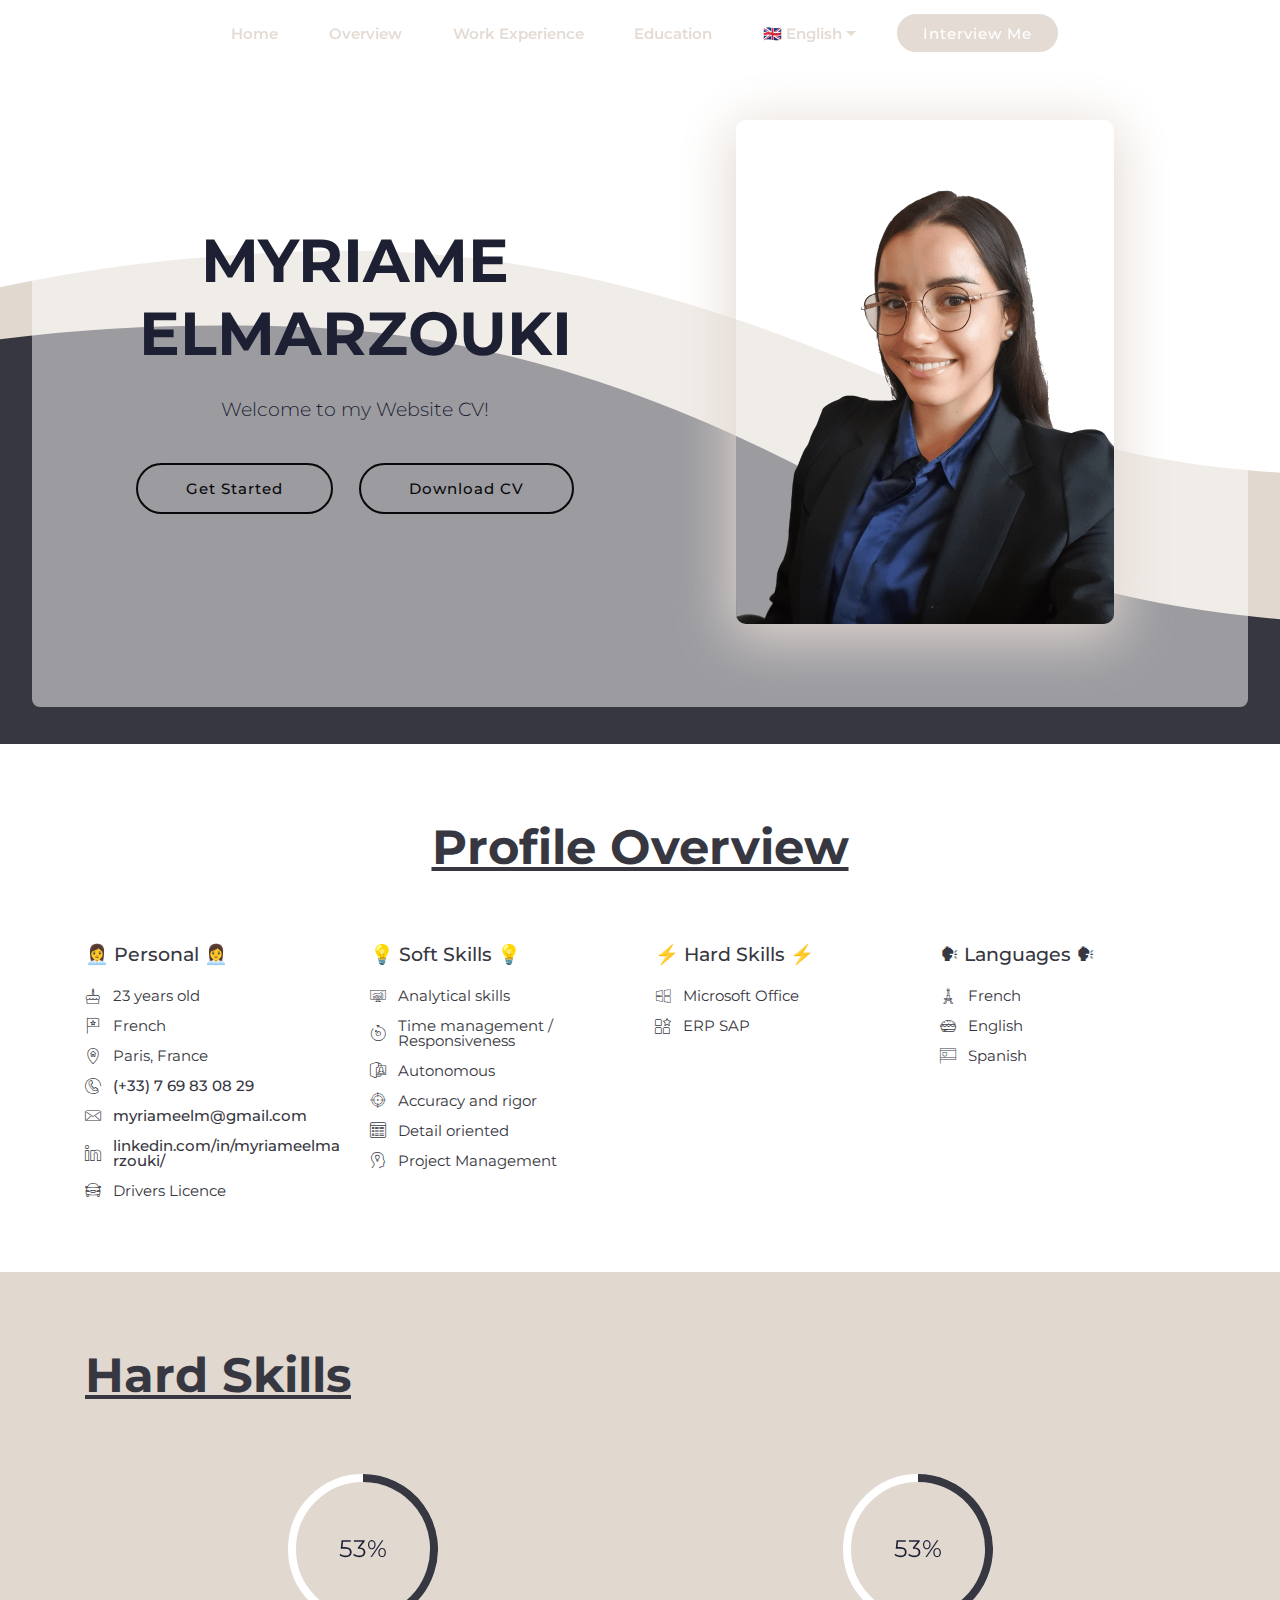
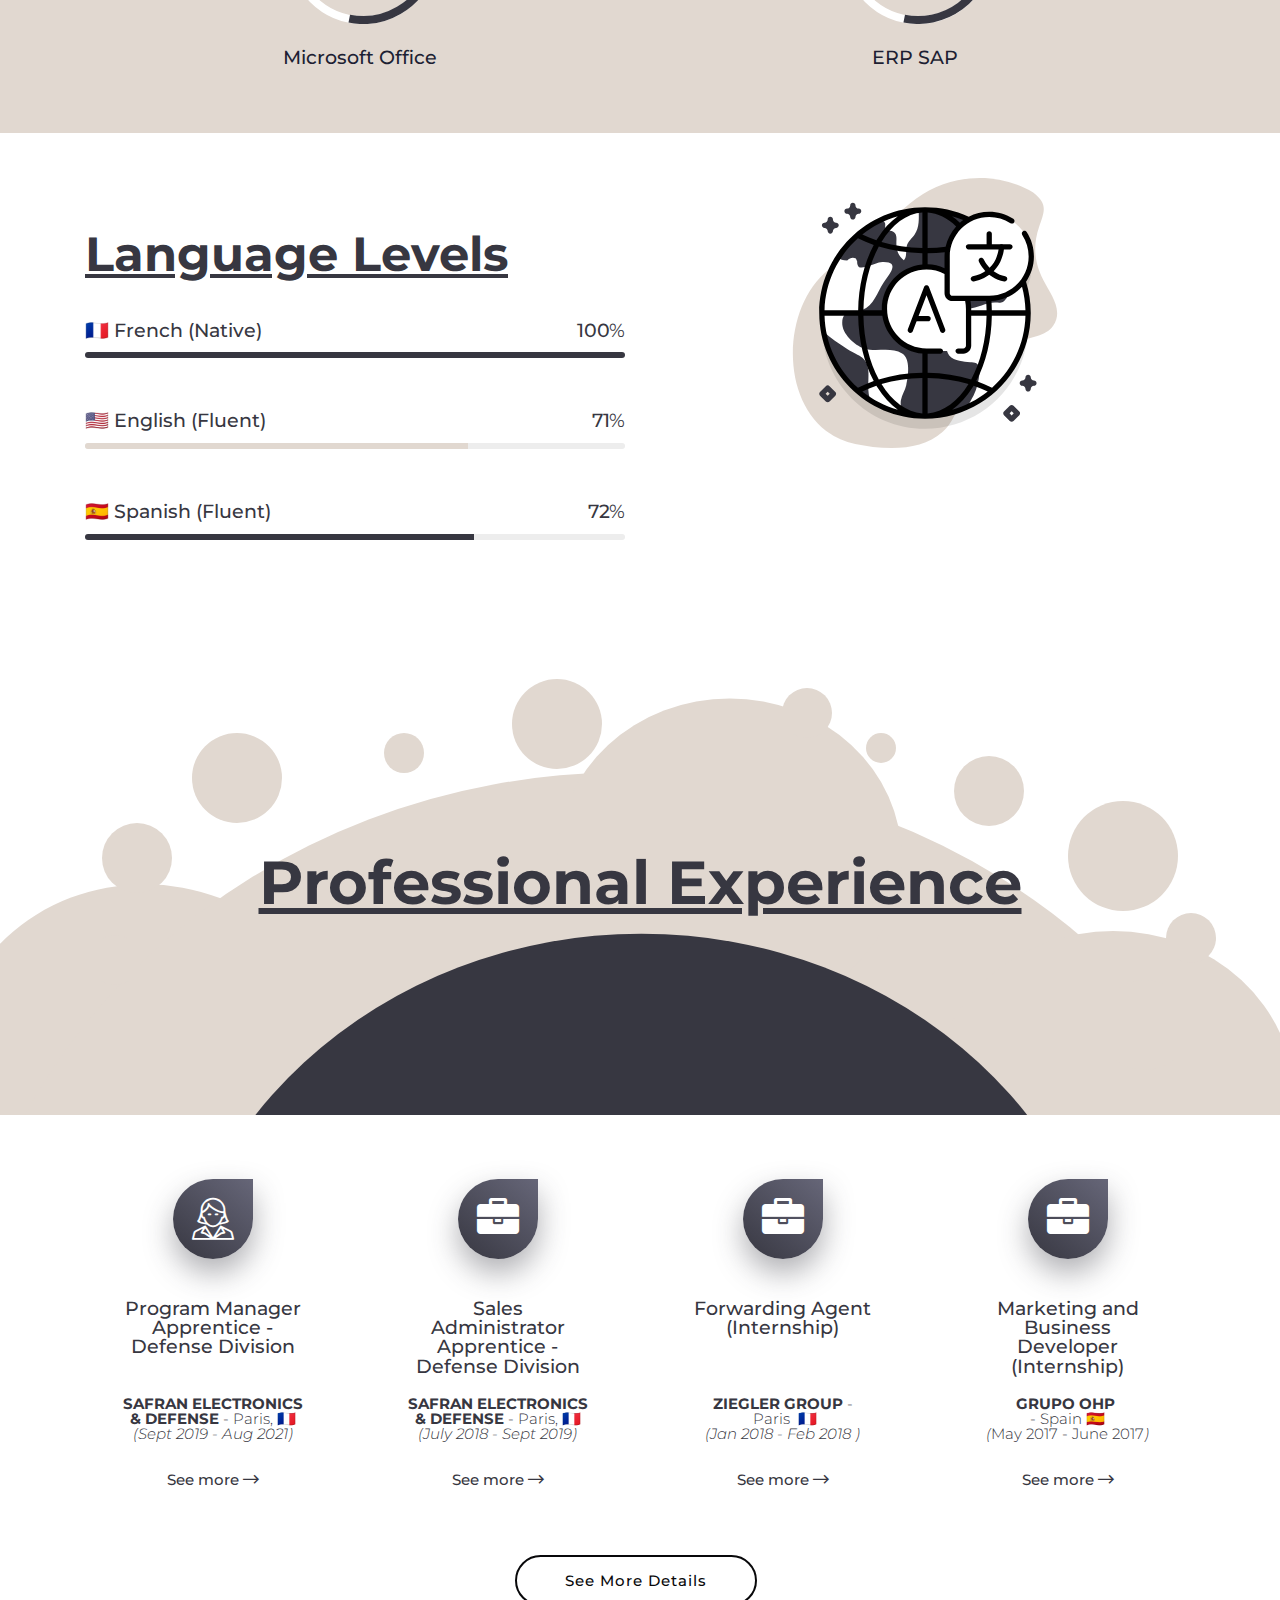
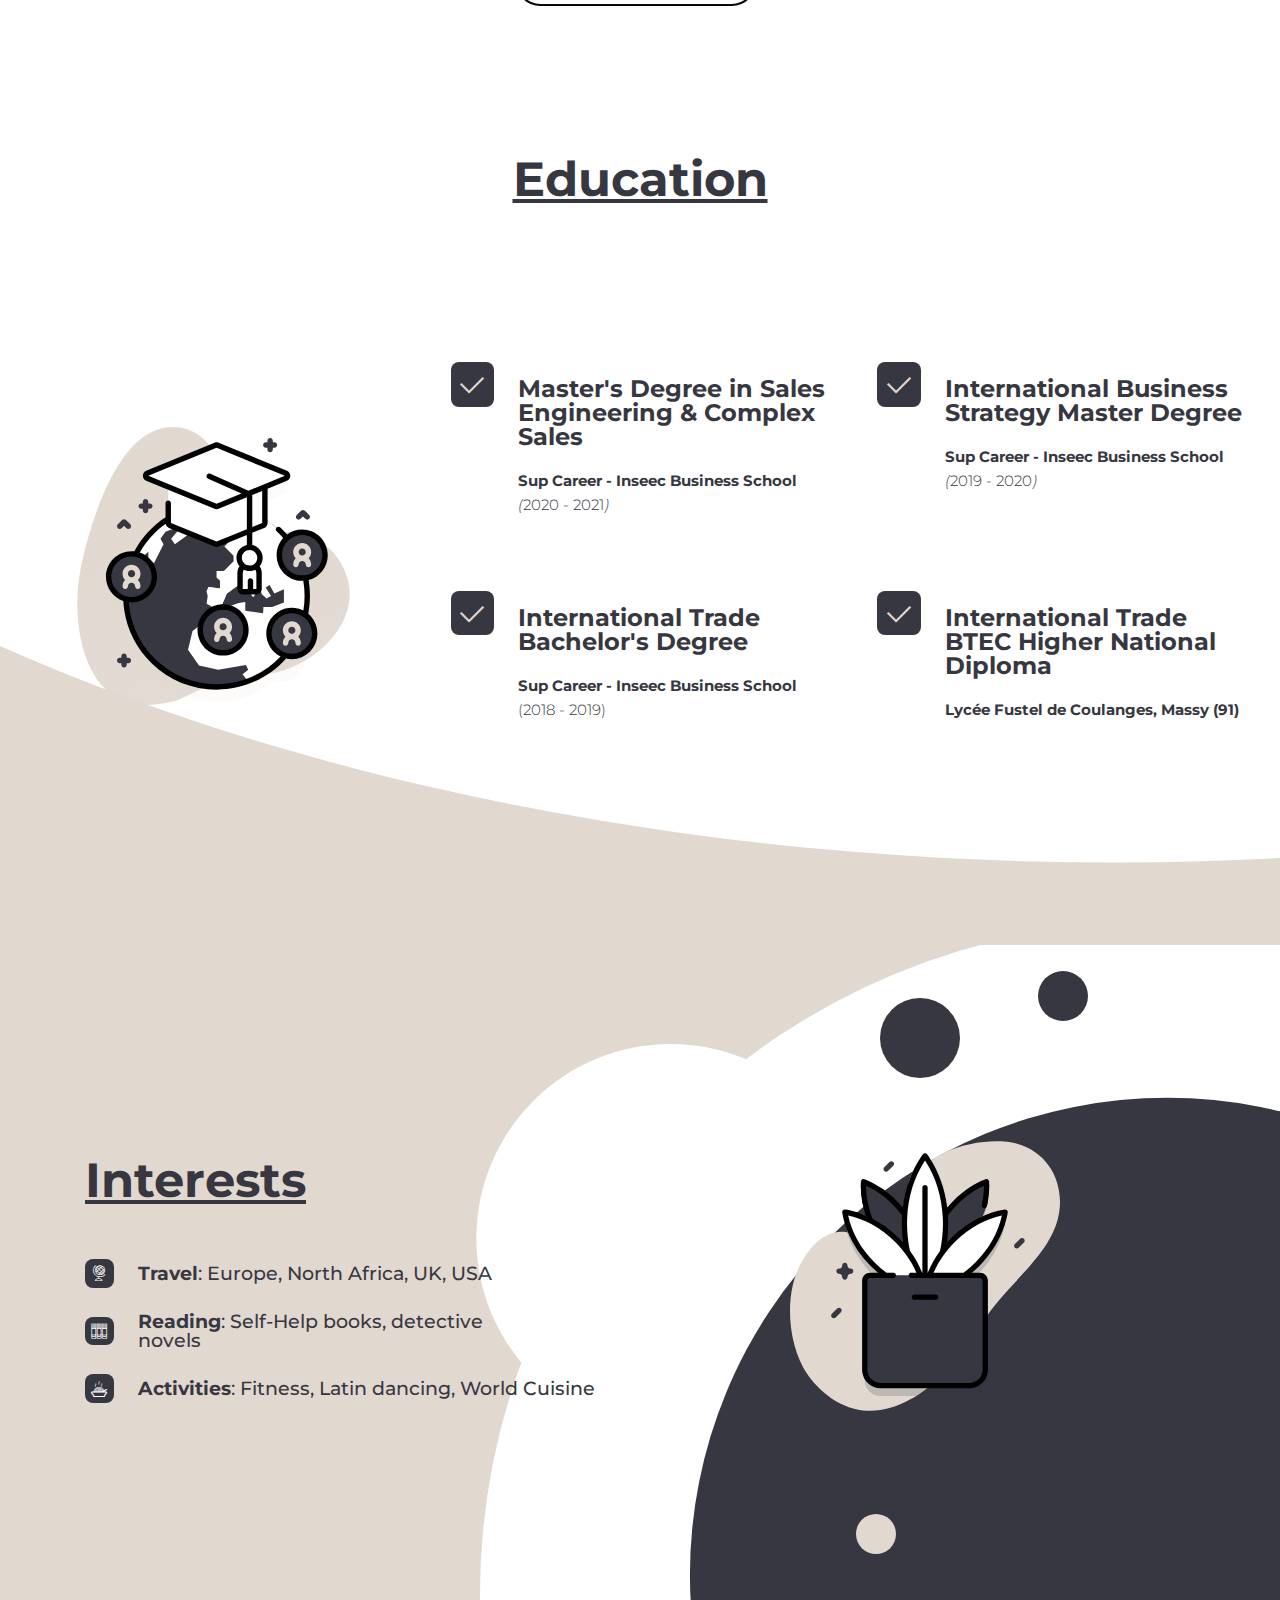
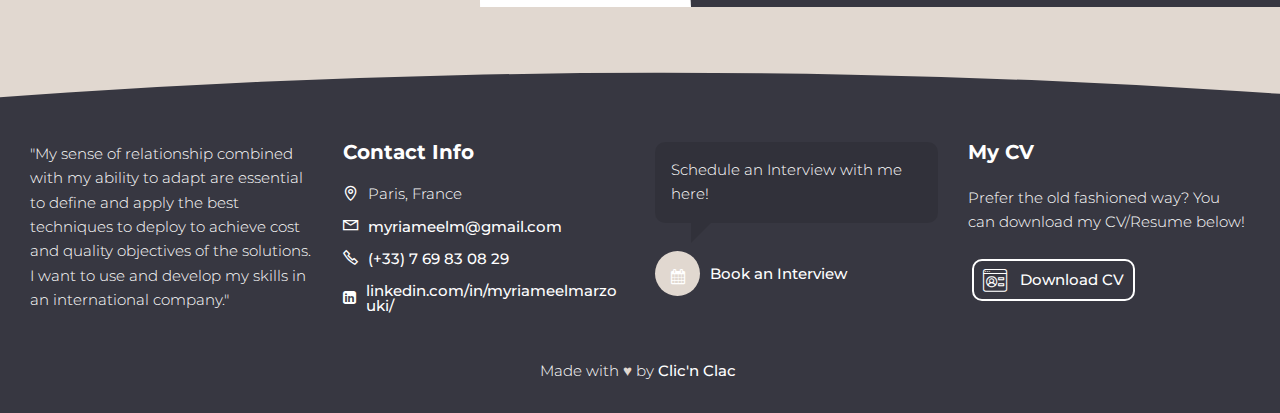
==== commit 58284714: "Add files via upload" ====
--- a/en.html
+++ b/en.html
@@ -7,16 +7,16 @@
   <meta name="viewport" content="width=device-width, initial-scale=1, minimum-scale=1">
 
   <meta property="og:type" content="article">
-  <meta property="og:image" content="assets/images/index-meta.png">
+  <meta property="og:image" content="assets/images/en-meta.svg">
   <meta property="og:title" content="Your future talent 👩">
   <meta property="og:description" content="Hello 👋, I am Myriame El Marzouki and am currently looking to contribute to the growth of an innovative company.  This is my web-cv.">
   <meta property="og:url" content="https://myriameelmarzouki.github.io/en.html">
   <meta property="og:site_name" content="Your future talent 👩">
   <meta name="twitter:card" content="summary_large_image"/>
   <meta name="twitter:description" content="Hello 👋, I am Myriame El Marzouki and am currently looking to contribute to the growth of an innovative company.  This is my web-cv.">
-  <meta name="twitter:image:src" content="assets/images/index-meta.png">
+  <meta name="twitter:image:src" content="assets/images/en-meta.svg">
   <meta name="twitter:title" content="Your future talent 👩">
-  <link rel="shortcut icon" href="assets/images/assets/images/myriam-photo-756x1008.png" type="image/x-icon">
+  <link rel="shortcut icon" href="assets/images/myriam-photo-128x171.png" type="image/x-icon">
   <meta name="description" content="Hello 👋, I am Myriame El Marzouki and am currently looking to contribute to the growth of an innovative company.  This is my web-cv.">
 
   <meta http-equiv="content-language" content="en">
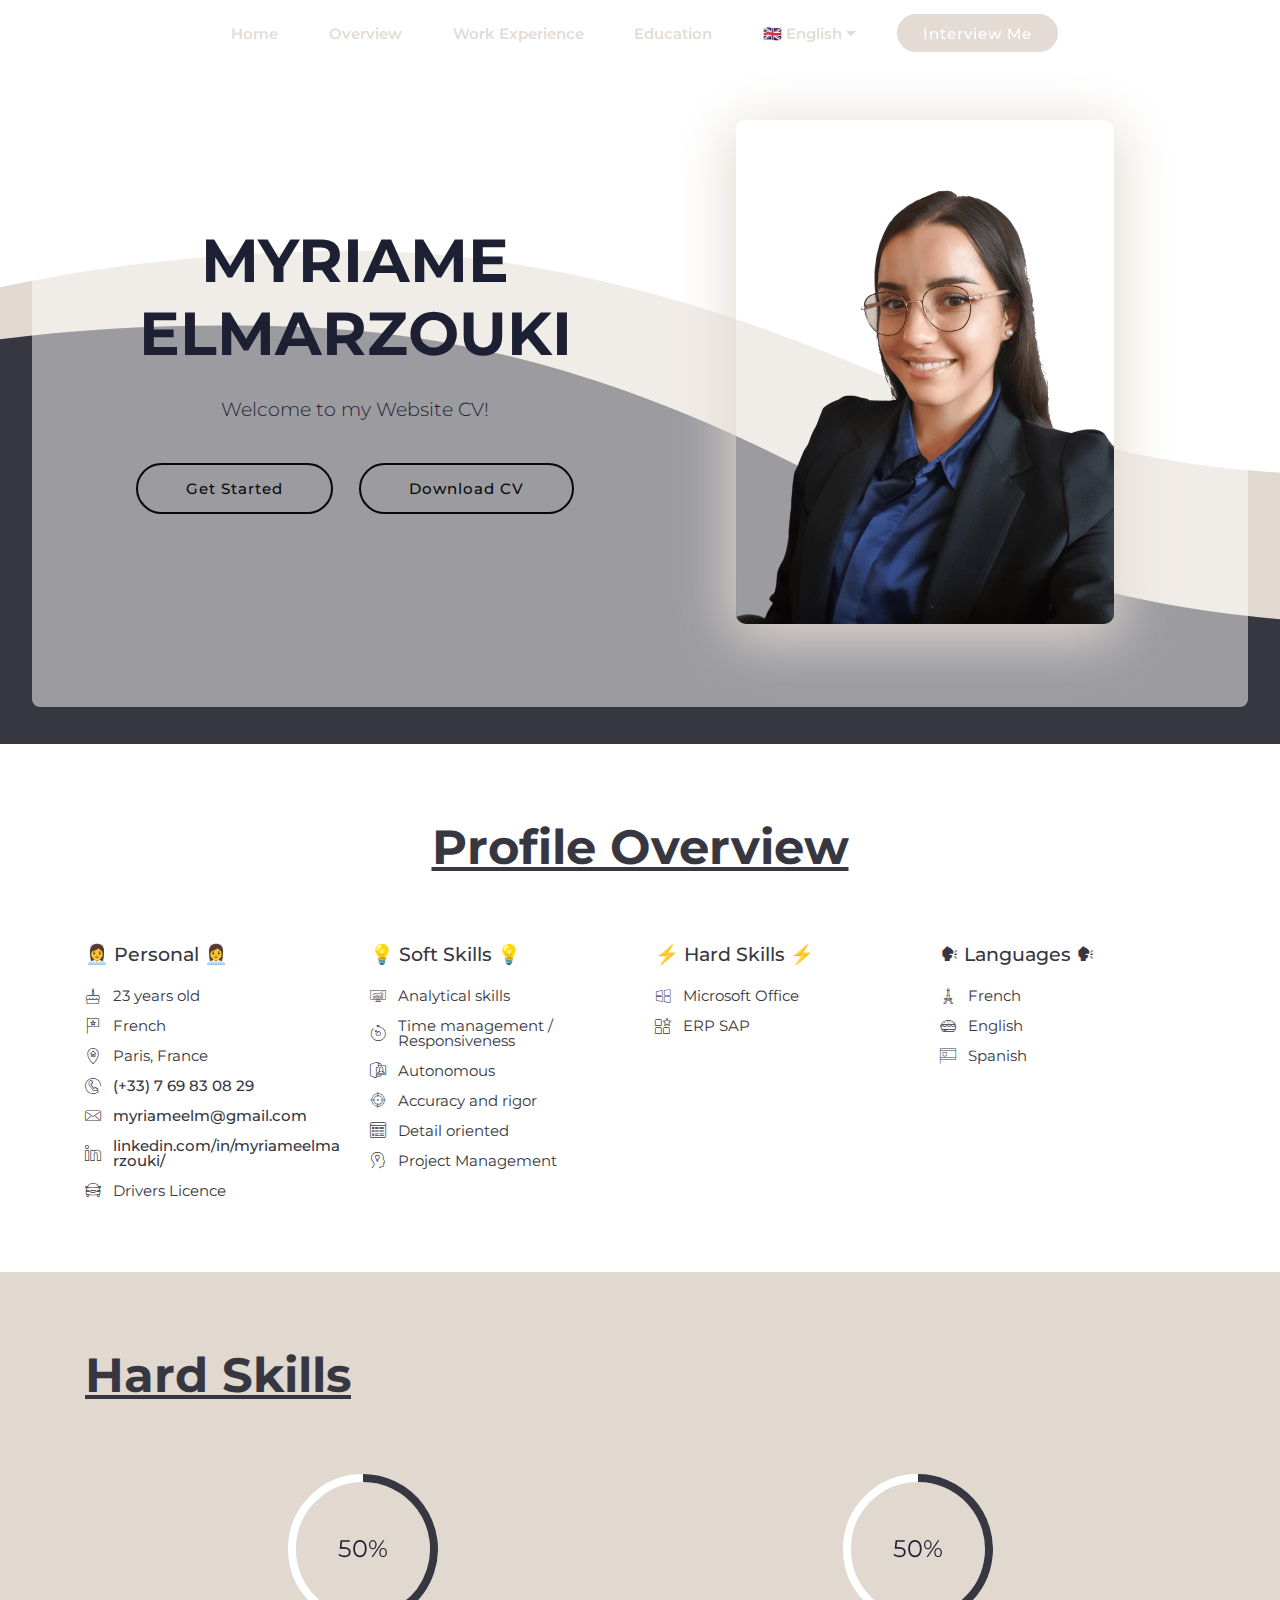
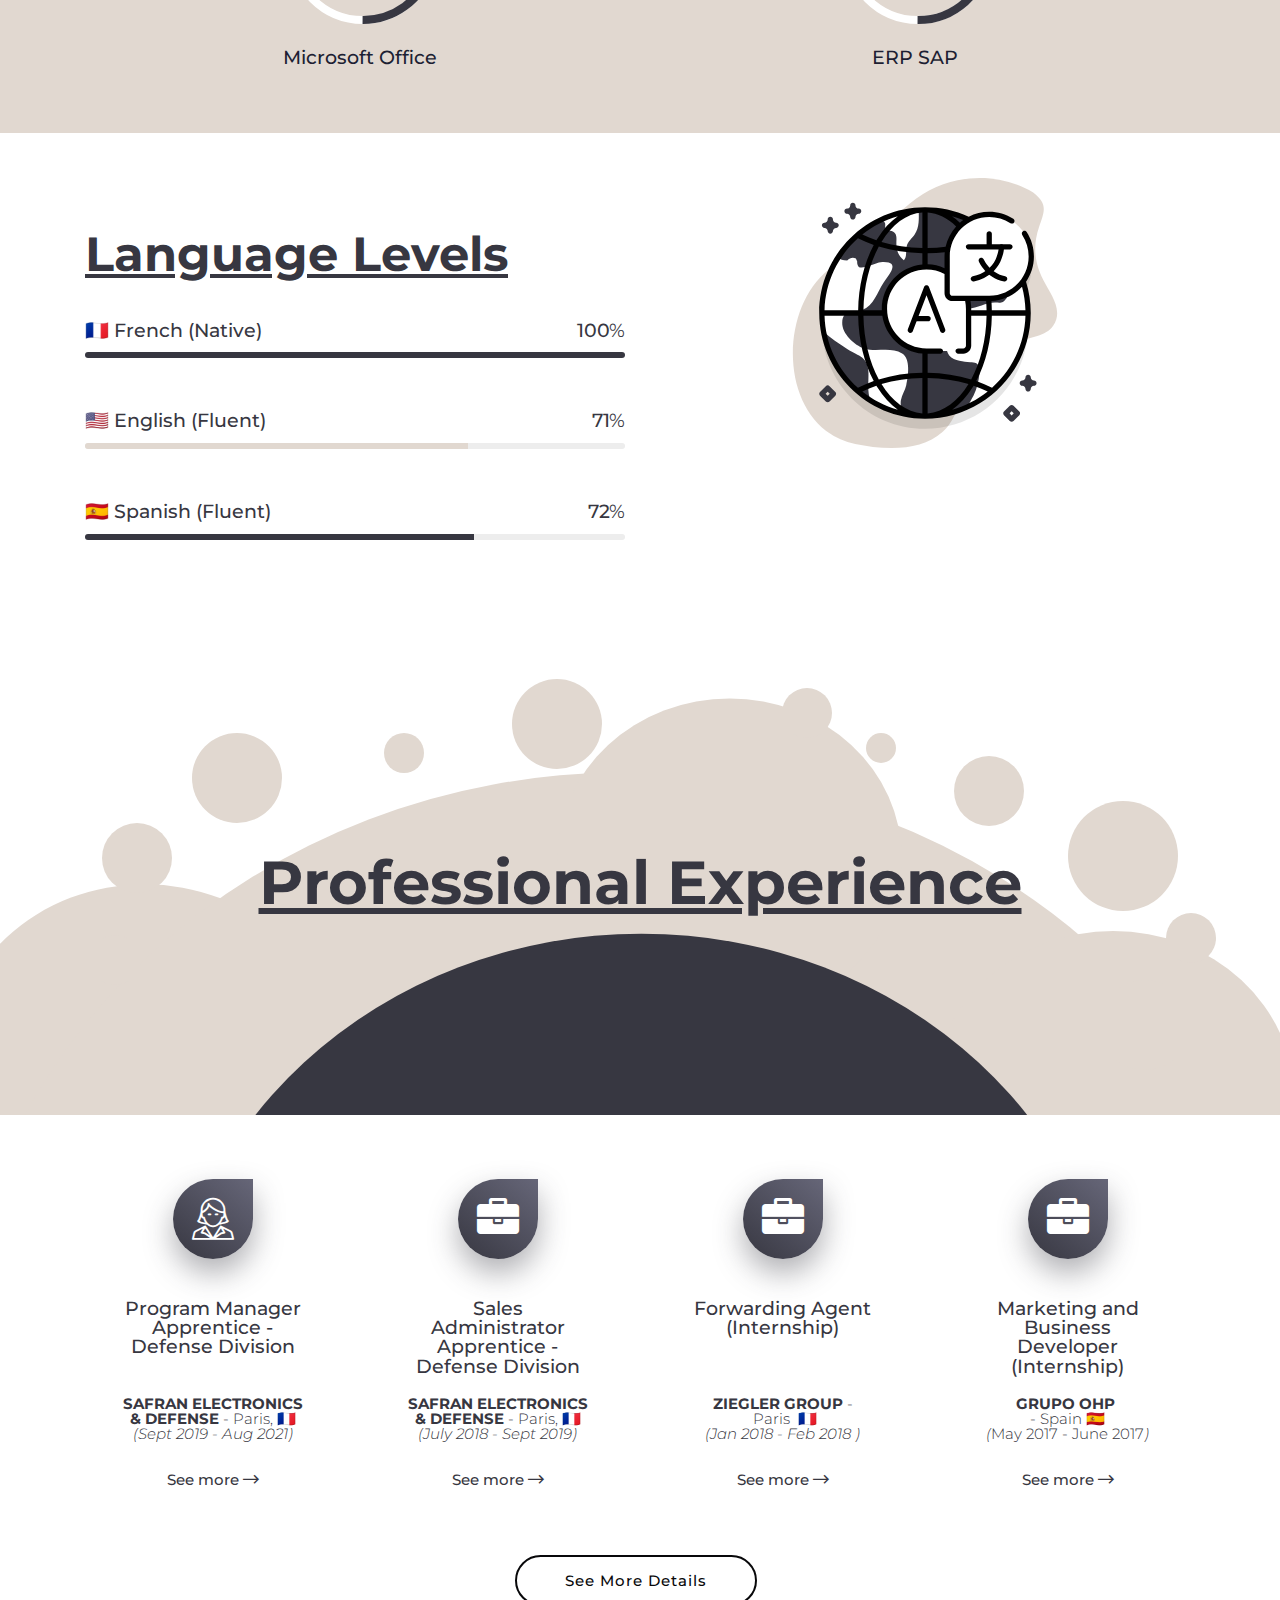
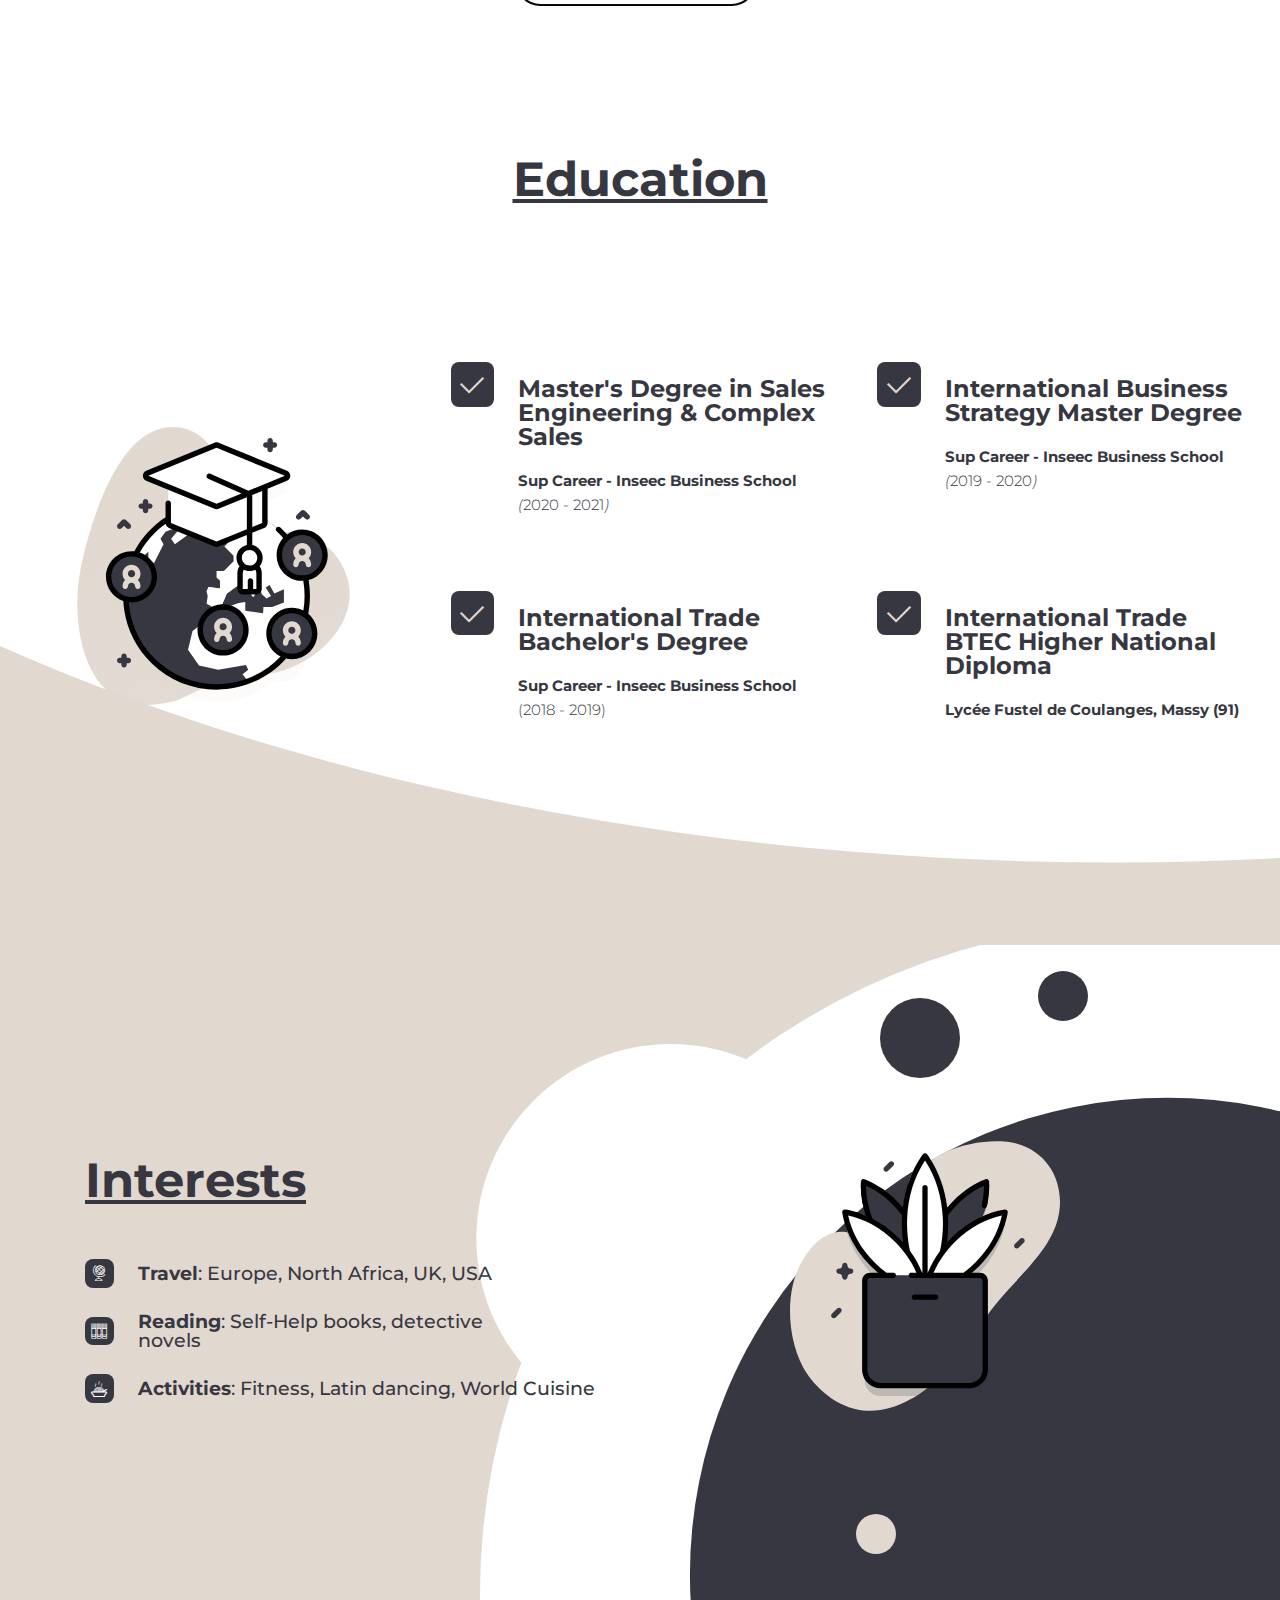
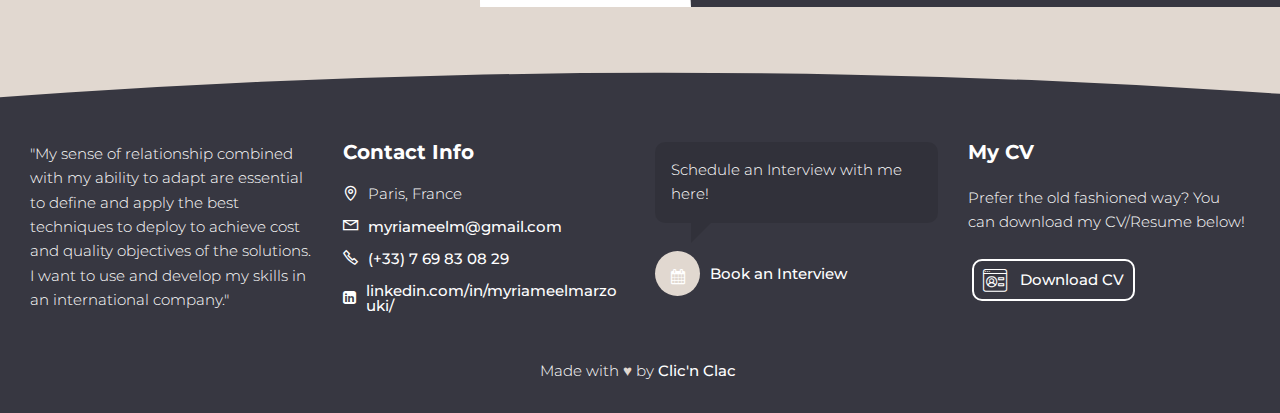
==== commit 22ba3507: "Add files via upload" ====
--- a/en.html
+++ b/en.html
@@ -7,14 +7,14 @@
   <meta name="viewport" content="width=device-width, initial-scale=1, minimum-scale=1">
 
   <meta property="og:type" content="article">
-  <meta property="og:image" content="assets/images/en-meta.svg">
+  <meta property="og:image" content="assets/images/en-meta.png">
   <meta property="og:title" content="Your future talent 👩">
   <meta property="og:description" content="Hello 👋, I am Myriame El Marzouki and am currently looking to contribute to the growth of an innovative company.  This is my web-cv.">
   <meta property="og:url" content="https://myriameelmarzouki.github.io/en.html">
   <meta property="og:site_name" content="Your future talent 👩">
   <meta name="twitter:card" content="summary_large_image"/>
   <meta name="twitter:description" content="Hello 👋, I am Myriame El Marzouki and am currently looking to contribute to the growth of an innovative company.  This is my web-cv.">
-  <meta name="twitter:image:src" content="assets/images/en-meta.svg">
+  <meta name="twitter:image:src" content="assets/images/en-meta.png">
   <meta name="twitter:title" content="Your future talent 👩">
   <link rel="shortcut icon" href="assets/images/myriam-photo-128x171.png" type="image/x-icon">
   <meta name="description" content="Hello 👋, I am Myriame El Marzouki and am currently looking to contribute to the growth of an innovative company.  This is my web-cv.">
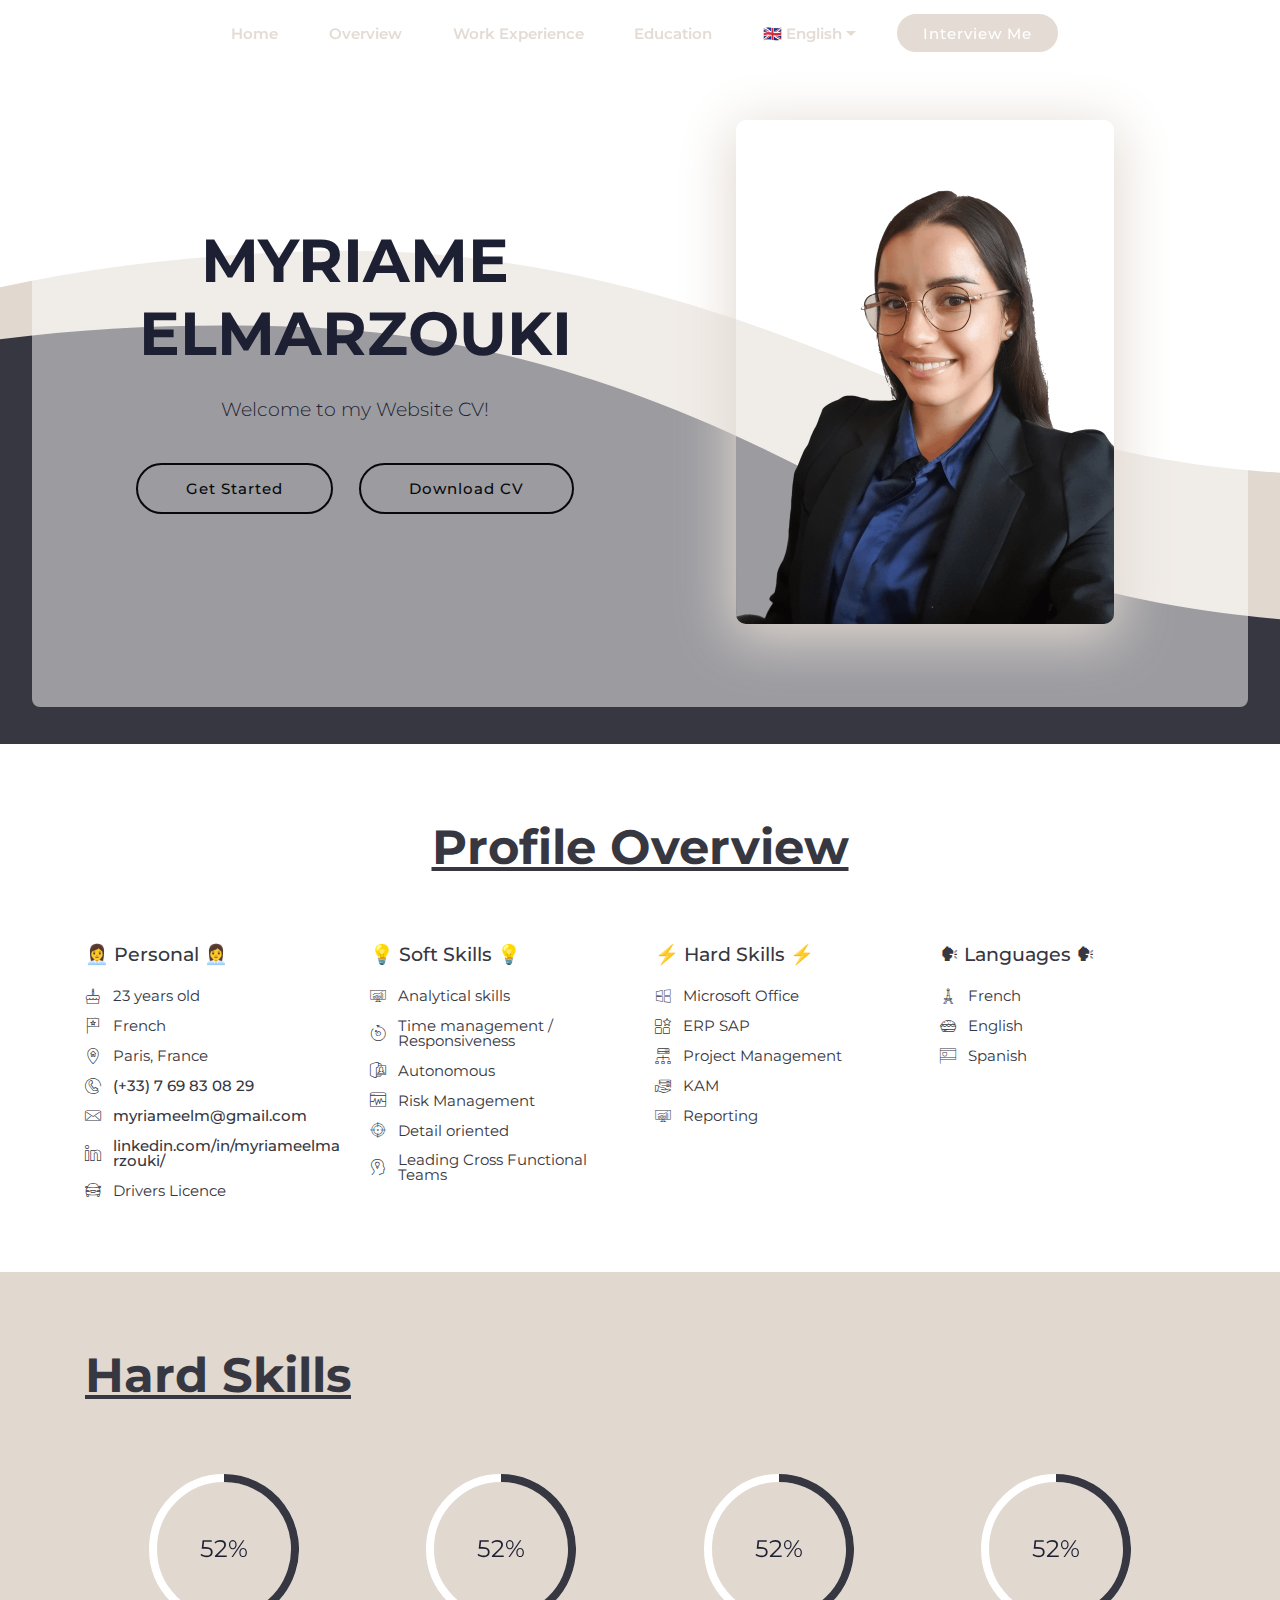
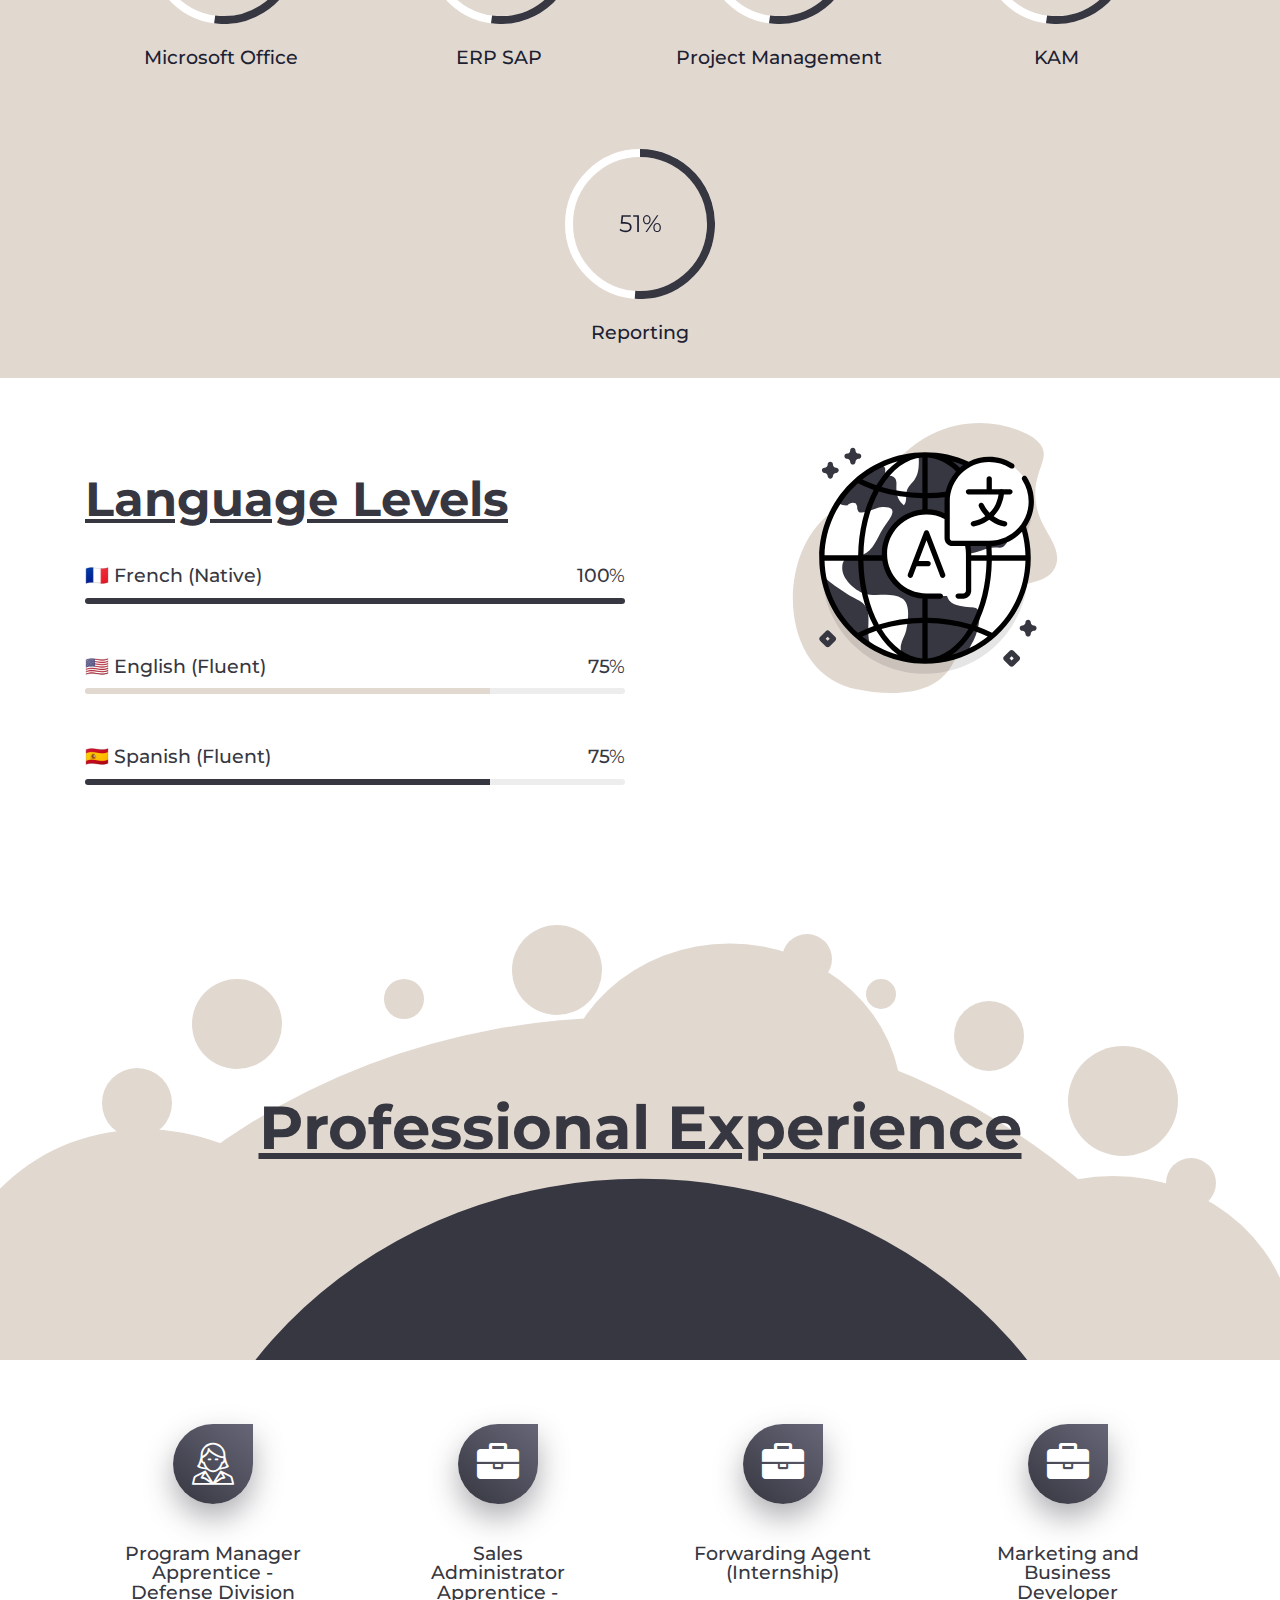
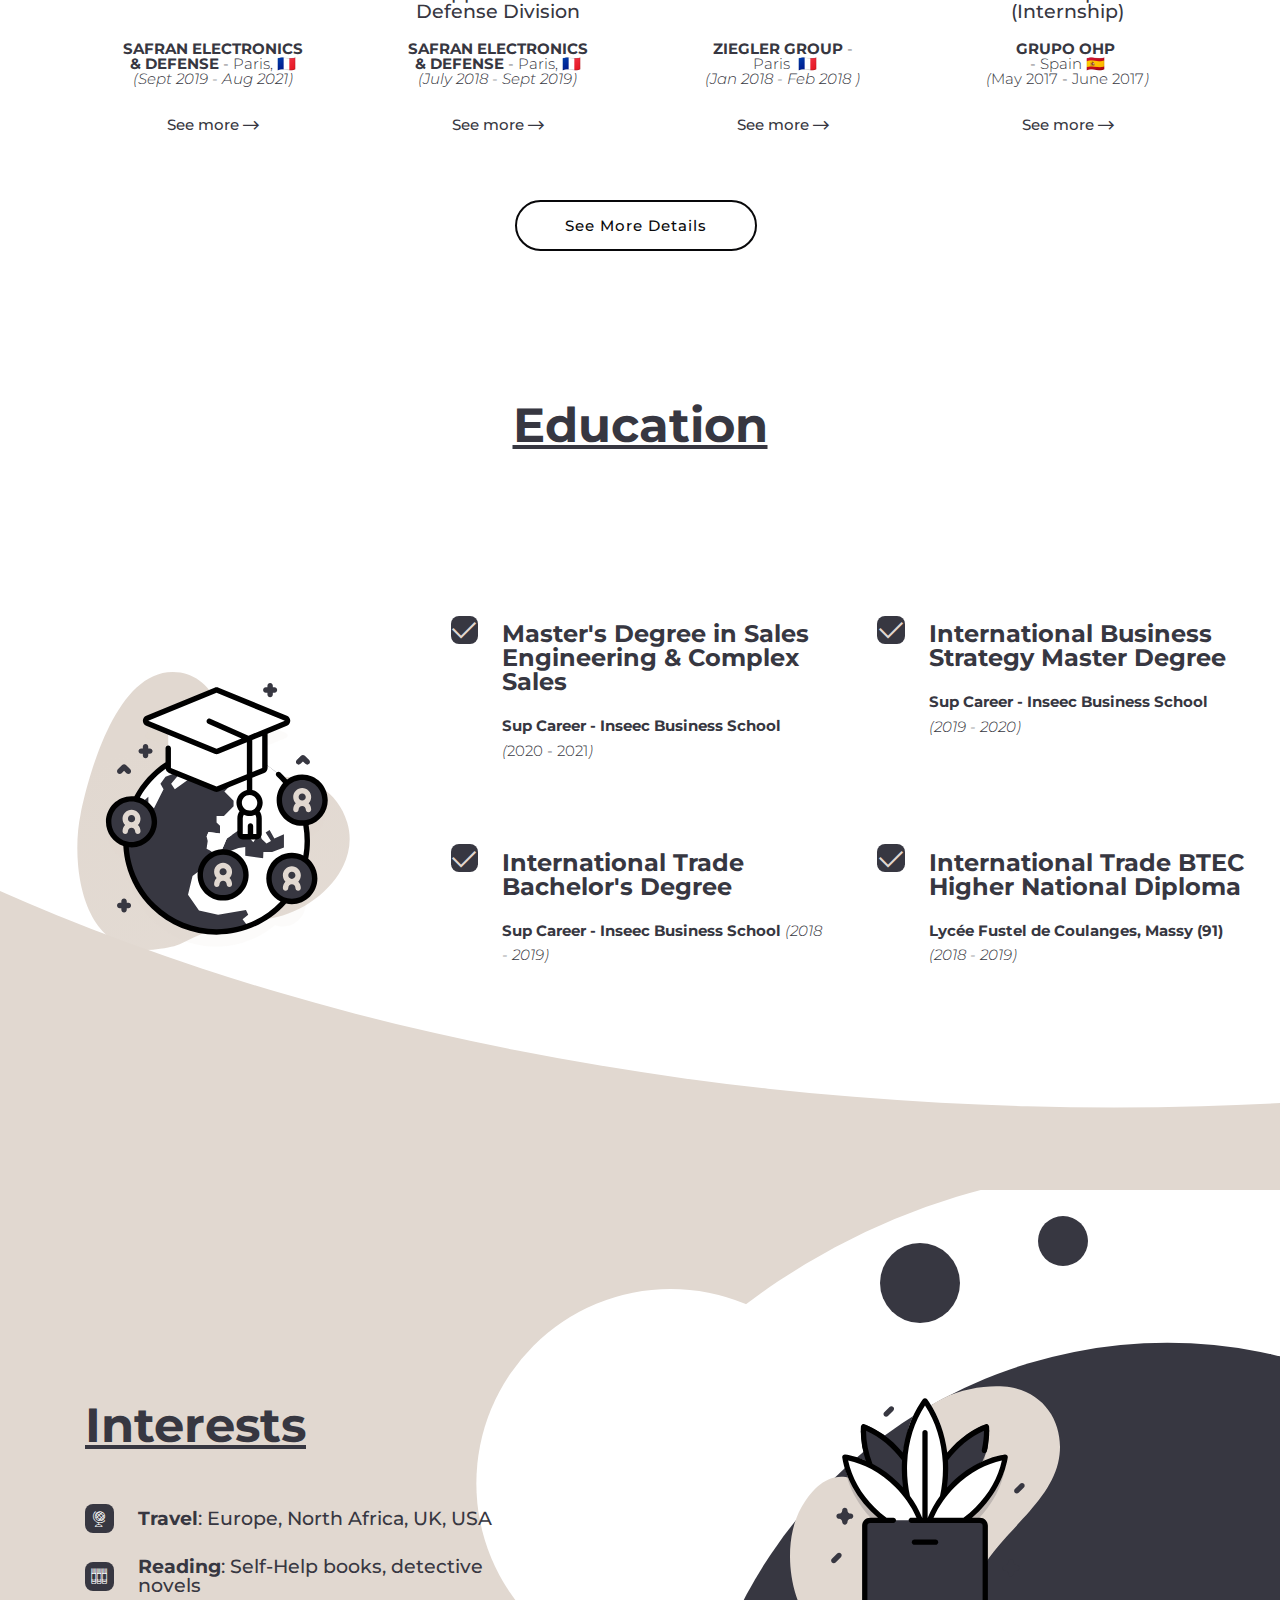
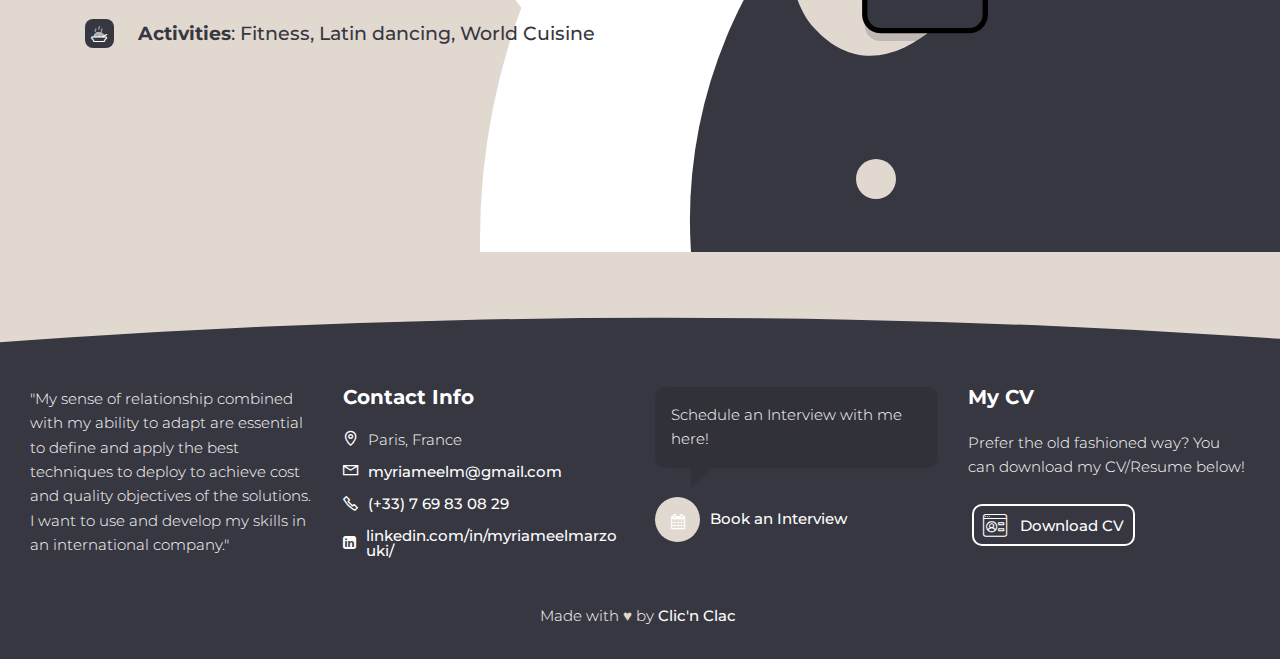
==== commit a8d9a6a9: "Add files via upload" ====
--- a/en.html
+++ b/en.html
@@ -81,7 +81,6 @@
             <div class="navbar-buttons px-2 mbr-section-btn"><a class="btn btn-sm btn-success display-4" href=" https://calendly.com/myriameelm" target="_blank">Interview Me</a></div>
 
 
-
         </div>
     </nav>
 </section>
@@ -114,11 +113,11 @@
 
                 <p class="mbr-text mbr-light pb-3 align-left mbr-fonts-style display-7">Welcome to my Website CV!</p>
                 <div class="align-left mbr-section-btn"><a class="btn btn-md btn-primary-outline display-4" href="#content04-2">Get Started</a>
-                    <a class="btn btn-md btn-primary-outline display-4" href="assets/files/Myriame-ElmarzoukiCV-English.pdf" target="_blank">Download CV</a></div>
+                    <a class="btn btn-md btn-primary-outline display-4" href="assets/files/Resume--Myriame.pdf" target="_blank">Download CV</a></div>
             </div>
 
             <div class="col-lg-6 col-md-12 align-center">
-                <img src="assets/images/myriam-photo-756x1008.png" alt="Photo of Myriame">
+                <img src="assets/images/myriam-photo-756x1008.png" alt="Photo of Cory Lawing">
 
             </div>
         </div>
@@ -203,14 +202,14 @@
                         <span class="mbr-iconfont icon54-v2-folder-female" style="color: rgb(55, 55, 65); fill: rgb(55, 55, 65);"></span>
                         <h4 class="item2 mbr-regular mbr-fonts-style display-4">Autonomous</h4>
                     </li><li class="item-wrap">
+                        <span class="mbr-iconfont icon54-v2-task-manager" style="color: rgb(55, 55, 65); fill: rgb(55, 55, 65);"></span>
+                        <h4 class="item2 mbr-regular mbr-fonts-style display-4">Risk Management</h4>
+                    </li><li class="item-wrap">
                         <span class="mbr-iconfont imind-target" style="color: rgb(55, 55, 65); fill: rgb(55, 55, 65);"></span>
-                        <h4 class="item2 mbr-regular mbr-fonts-style display-4">Accuracy and rigor&nbsp;</h4>
-                    </li><li class="item-wrap">
-                        <span class="mbr-iconfont icon54-v2-detail-view" style="color: rgb(55, 55, 65); fill: rgb(55, 55, 65);"></span>
                         <h4 class="item2 mbr-regular mbr-fonts-style display-4">Detail oriented&nbsp;</h4>
                     </li><li class="item-wrap">
                         <span class="mbr-iconfont icon54-v2-profile-lightbulb" style="color: rgb(55, 55, 65); fill: rgb(55, 55, 65);"></span>
-                        <h4 class="item2 mbr-regular mbr-fonts-style display-4">Project Management</h4>
+                        <h4 class="item2 mbr-regular mbr-fonts-style display-4">Leading Cross Functional Teams</h4>
                     </li></ul>
 
             </div>
@@ -227,6 +226,15 @@
                     </li><li class="item-wrap">
                         <span class="mbr-iconfont mbri-features" style="color: rgb(55, 55, 65); fill: rgb(55, 55, 65);"></span>
                         <h4 class="item3 mbr-regular mbr-fonts-style display-4">ERP SAP</h4>
+                    </li><li class="item-wrap">
+                        <span class="mbr-iconfont icon54-v3-serer-connections" style="color: rgb(55, 55, 65); fill: rgb(55, 55, 65);"></span>
+                        <h4 class="item3 mbr-regular mbr-fonts-style display-4">Project Management</h4>
+                    </li><li class="item-wrap">
+                        <span class="mbr-iconfont icon54-v3-server-hand" style="color: rgb(55, 55, 65); fill: rgb(55, 55, 65);"></span>
+                        <h4 class="item3 mbr-regular mbr-fonts-style display-4">KAM</h4>
+                    </li><li class="item-wrap">
+                        <span class="mbr-iconfont imind-monitor-analytics" style="color: rgb(55, 55, 65); fill: rgb(55, 55, 65);"></span>
+                        <h4 class="item3 mbr-regular mbr-fonts-style display-4">Reporting</h4>
                     </li></ul>
 
             </div>
@@ -310,6 +318,63 @@
                 </div>
             </div>
 
+            <div class="card p-3 align-center">
+                <div class="wrap">
+                    <div class="pie_progress progress3" role="progressbar" data-goal="80">
+                        <p class="pie_progress__number number mbr-fonts-style display-5">80%</p>
+                    </div>
+                </div>
+                <div class="mbr-crt-title pt-3">
+                    <h4 class="card-title py-2 mbr-fonts-style display-7">
+                        Project Management</h4>
+
+                </div>
+            </div>
+
+            <div class="card p-3 align-center">
+                <div class="wrap">
+                    <div class="pie_progress progress4" role="progressbar" data-goal="80">
+                        <p class="pie_progress__number number mbr-fonts-style display-5">80%</p>
+                    </div>
+                </div>
+                <div class="mbr-crt-title pt-3">
+                    <h4 class="card-title py-2 mbr-fonts-style display-7">
+                        KAM</h4>
+
+                </div>
+            </div>
+
+
+        </div>
+    </div>
+</section>
+
+<section class="progress-bars3 cid-srOCmmkm9H" id="progress-bars02-39">
+
+
+
+
+
+    <div class="container">
+
+
+
+
+        <div class="media-container-row">
+            <div class="card p-3 align-center">
+                <div class="wrap">
+                    <div class="pie_progress progress1" role="progressbar" data-goal="80">
+                        <p class="pie_progress__number number mbr-fonts-style display-5">100%</p>
+                    </div>
+                </div>
+                <div class="mbr-crt-title pt-3">
+                    <h4 class="card-title py-2 mbr-fonts-style display-7">Reporting</h4>
+
+                </div>
+            </div>
+
+
+
 
 
 
@@ -362,7 +427,7 @@
                                     <span>%</span>
                                 </div>
                             </div>
-                            <progress class="progress progress-primary" max="100" value="71">
+                            <progress class="progress progress-primary" max="100" value="75">
                             </progress>
                         </div>
 
@@ -376,7 +441,7 @@
                                     <span>%</span>
                                 </div>
                             </div>
-                            <progress class="progress progress-primary" max="100" value="72">
+                            <progress class="progress progress-primary" max="100" value="75">
                             </progress>
                         </div>
 
@@ -589,7 +654,7 @@
                         </div>
                         <div class="card-box">
                             <h4 class="card-title align-left py-2 mbr-fonts-style display-5"><strong>International Business Strategy Master Degree</strong></h4>
-                            <p class="mbr-text align-left mbr-fonts-style display-4"><strong>Sup Career - Inseec Business School&nbsp;<br></strong><em>(</em>2019 - 2020<em>)</em><br></p>
+                            <p class="mbr-text align-left mbr-fonts-style display-4"><strong>Sup Career - Inseec Business School&nbsp;<br></strong><em>(2019 - 2020)</em><br></p>
                         </div>
                     </div>
 
@@ -599,7 +664,7 @@
                         </div>
                         <div class="card-box">
                             <h4 class="card-title align-left py-2 mbr-fonts-style display-5"><strong>International Trade Bachelor's Degree</strong></h4>
-                            <p class="mbr-text align-left mbr-fonts-style display-4"><strong>Sup Career - Inseec Business School </strong>(2018 - 2019)<br><br></p>
+                            <p class="mbr-text align-left mbr-fonts-style display-4"><strong>Sup Career - Inseec Business School </strong><em>(2018 - 2019)</em><br><br></p>
                         </div>
                     </div>
 
@@ -609,7 +674,7 @@
                         </div>
                         <div class="card-box">
                             <h4 class="card-title align-left py-2 mbr-fonts-style display-5"><strong>International Trade BTEC Higher National Diploma</strong></h4>
-                            <p class="mbr-text align-left mbr-fonts-style display-4"><strong>Lycée Fustel de Coulanges, Massy (91)</strong><br></p>
+                            <p class="mbr-text align-left mbr-fonts-style display-4"><strong>Lycée Fustel de Coulanges, Massy (91)</strong><br><em>(2018 - 2019)<strong><br></strong></em><br></p>
                         </div>
                     </div>
                 </div>
@@ -783,7 +848,7 @@
                 <h5 class="pb-3 align-left"><strong>My CV</strong></h5>
                 <p class="mbr-text align-left text2 mbr-fonts-style display-4">Prefer the old fashioned way? You can download my CV/Resume below!<br></p>
 
-                <div class="mbr-section-btn align-left"><a class="btn btn-md btn-white-outline display-4" href="assets/files/Myriame-ElmarzoukiCV-English.pdf" target="_blank"><span class="icon54-v2-profile-app mbr-iconfont mbr-iconfont-btn"></span>Download CV</a></div>
+                <div class="mbr-section-btn align-left"><a class="btn btn-md btn-white-outline display-4" href="assets/files/Resume--Myriame.pdf" target="_blank"><span class="icon54-v2-profile-app mbr-iconfont mbr-iconfont-btn"></span>Download CV</a></div>
 
             </div>
         </div>
--- a/assets/mobirise/css/mbr-additional.css
+++ b/assets/mobirise/css/mbr-additional.css
@@ -1172,6 +1172,7 @@
 }
 .cid-srJGWHA2Dj .item3 {
   color: #373741;
+  text-align: left;
 }
 .cid-srJGWHA2Dj .item4 {
   color: #373741;
@@ -1196,59 +1197,114 @@
 .cid-srJGWPr3O1 H3 {
   color: #716c80;
 }
-.cid-srJGWQLd9z {
+.cid-srOFXyxTXg {
   padding-top: 30px;
   padding-bottom: 30px;
   background-color: #e1d8d0;
 }
-.cid-srJGWQLd9z h3 {
+.cid-srOFXyxTXg h3 {
   text-align: center;
   font-weight: 300;
 }
-.cid-srJGWQLd9z .wrap {
+.cid-srOFXyxTXg .wrap {
   width: 150px;
   height: 150px;
   margin: 0 auto;
 }
-.cid-srJGWQLd9z .mbr-section-subtitle {
+.cid-srOFXyxTXg .mbr-section-subtitle {
   color: #767676;
 }
-.cid-srJGWQLd9z .card {
+.cid-srOFXyxTXg .card {
   -webkit-flex-basis: 100%;
   flex-basis: 100%;
   word-wrap: break-word;
 }
-.cid-srJGWQLd9z ellipse {
+.cid-srOFXyxTXg ellipse {
   stroke: white;
 }
 @media (max-width: 991px) and (min-width: 768px) {
-  .cid-srJGWQLd9z .card {
+  .cid-srOFXyxTXg .card {
     -webkit-flex-basis: 50%;
     flex-basis: 50%;
   }
 }
-.cid-srJGWQLd9z .progress1 path {
+.cid-srOFXyxTXg .progress1 path {
   stroke: #373741;
 }
-.cid-srJGWQLd9z .progress2 path {
+.cid-srOFXyxTXg .progress2 path {
   stroke: #373741;
 }
-.cid-srJGWQLd9z .progress3 path {
-  stroke: #637892;
-}
-.cid-srJGWQLd9z .progress4 path {
-  stroke: #ced5de;
-}
-.cid-srJGWQLd9z H4 {
+.cid-srOFXyxTXg .progress3 path {
+  stroke: #373741;
+}
+.cid-srOFXyxTXg .progress4 path {
+  stroke: #373741;
+}
+.cid-srOFXyxTXg H4 {
   color: #1d1f33;
 }
-.cid-srJGWQLd9z card-text {
+.cid-srOFXyxTXg card-text {
   color: #ff3366;
 }
-.cid-srJGWQLd9z .card-text {
+.cid-srOFXyxTXg .card-text {
   color: #3d4a5a;
 }
-.cid-srJGWQLd9z .number {
+.cid-srOFXyxTXg .number {
+  color: #1d1f33;
+}
+.cid-srOFYlEY7t {
+  padding-top: 0px;
+  padding-bottom: 0px;
+  background-color: #e1d8d0;
+}
+.cid-srOFYlEY7t h3 {
+  text-align: center;
+  font-weight: 300;
+}
+.cid-srOFYlEY7t .wrap {
+  width: 150px;
+  height: 150px;
+  margin: 0 auto;
+}
+.cid-srOFYlEY7t .mbr-section-subtitle {
+  color: #767676;
+}
+.cid-srOFYlEY7t .card {
+  -webkit-flex-basis: 100%;
+  flex-basis: 100%;
+  word-wrap: break-word;
+}
+.cid-srOFYlEY7t ellipse {
+  stroke: white;
+}
+@media (max-width: 991px) and (min-width: 768px) {
+  .cid-srOFYlEY7t .card {
+    -webkit-flex-basis: 50%;
+    flex-basis: 50%;
+  }
+}
+.cid-srOFYlEY7t .progress1 path {
+  stroke: #373741;
+}
+.cid-srOFYlEY7t .progress2 path {
+  stroke: #373741;
+}
+.cid-srOFYlEY7t .progress3 path {
+  stroke: #373741;
+}
+.cid-srOFYlEY7t .progress4 path {
+  stroke: #373741;
+}
+.cid-srOFYlEY7t H4 {
+  color: #1d1f33;
+}
+.cid-srOFYlEY7t card-text {
+  color: #ff3366;
+}
+.cid-srOFYlEY7t .card-text {
+  color: #3d4a5a;
+}
+.cid-srOFYlEY7t .number {
   color: #1d1f33;
 }
 .cid-srJGWUcU9s {
@@ -1703,7 +1759,7 @@
 .cid-srJGX6kSaK .card-img span {
   font-size: 96px;
   color: #149dcc;
-  padding: 0.6rem;
+  padding: 0.1rem;
   margin-right: 1.5rem;
   margin-bottom: 25rem ;
   border-radius: 8px;
@@ -2664,10 +2720,10 @@
   stroke: #373741;
 }
 .cid-soeem78KKJ .progress3 path {
-  stroke: #637892;
+  stroke: #373741;
 }
 .cid-soeem78KKJ .progress4 path {
-  stroke: #ced5de;
+  stroke: #373741;
 }
 .cid-soeem78KKJ H4 {
   color: #1d1f33;
@@ -2679,6 +2735,61 @@
   color: #3d4a5a;
 }
 .cid-soeem78KKJ .number {
+  color: #1d1f33;
+}
+.cid-srOCmmkm9H {
+  padding-top: 0px;
+  padding-bottom: 0px;
+  background-color: #e1d8d0;
+}
+.cid-srOCmmkm9H h3 {
+  text-align: center;
+  font-weight: 300;
+}
+.cid-srOCmmkm9H .wrap {
+  width: 150px;
+  height: 150px;
+  margin: 0 auto;
+}
+.cid-srOCmmkm9H .mbr-section-subtitle {
+  color: #767676;
+}
+.cid-srOCmmkm9H .card {
+  -webkit-flex-basis: 100%;
+  flex-basis: 100%;
+  word-wrap: break-word;
+}
+.cid-srOCmmkm9H ellipse {
+  stroke: white;
+}
+@media (max-width: 991px) and (min-width: 768px) {
+  .cid-srOCmmkm9H .card {
+    -webkit-flex-basis: 50%;
+    flex-basis: 50%;
+  }
+}
+.cid-srOCmmkm9H .progress1 path {
+  stroke: #373741;
+}
+.cid-srOCmmkm9H .progress2 path {
+  stroke: #373741;
+}
+.cid-srOCmmkm9H .progress3 path {
+  stroke: #373741;
+}
+.cid-srOCmmkm9H .progress4 path {
+  stroke: #373741;
+}
+.cid-srOCmmkm9H H4 {
+  color: #1d1f33;
+}
+.cid-srOCmmkm9H card-text {
+  color: #ff3366;
+}
+.cid-srOCmmkm9H .card-text {
+  color: #3d4a5a;
+}
+.cid-srOCmmkm9H .number {
   color: #1d1f33;
 }
 .cid-soeeah8nRv {
@@ -2741,10 +2852,10 @@
   content: '100';
 }
 .cid-soeeah8nRv .progress2 .progressbar-number:before {
-  content: '71';
+  content: '75';
 }
 .cid-soeeah8nRv .progress3 .progressbar-number:before {
-  content: '72';
+  content: '75';
 }
 .cid-soeeah8nRv .progress4 .progressbar-number:before {
   content: '53';
@@ -3133,7 +3244,7 @@
 .cid-soet85tyzg .card-img span {
   font-size: 96px;
   color: #149dcc;
-  padding: 0.6rem;
+  padding: 0.1rem;
   margin-right: 1.5rem;
   margin-bottom: 25rem ;
   border-radius: 8px;
--- a/assets/mobirise/css/mbr-additional.css
+++ b/assets/mobirise/css/mbr-additional.css
@@ -1172,6 +1172,7 @@
 }
 .cid-srJGWHA2Dj .item3 {
   color: #373741;
+  text-align: left;
 }
 .cid-srJGWHA2Dj .item4 {
   color: #373741;
@@ -1196,59 +1197,114 @@
 .cid-srJGWPr3O1 H3 {
   color: #716c80;
 }
-.cid-srJGWQLd9z {
+.cid-srOFXyxTXg {
   padding-top: 30px;
   padding-bottom: 30px;
   background-color: #e1d8d0;
 }
-.cid-srJGWQLd9z h3 {
+.cid-srOFXyxTXg h3 {
   text-align: center;
   font-weight: 300;
 }
-.cid-srJGWQLd9z .wrap {
+.cid-srOFXyxTXg .wrap {
   width: 150px;
   height: 150px;
   margin: 0 auto;
 }
-.cid-srJGWQLd9z .mbr-section-subtitle {
+.cid-srOFXyxTXg .mbr-section-subtitle {
   color: #767676;
 }
-.cid-srJGWQLd9z .card {
+.cid-srOFXyxTXg .card {
   -webkit-flex-basis: 100%;
   flex-basis: 100%;
   word-wrap: break-word;
 }
-.cid-srJGWQLd9z ellipse {
+.cid-srOFXyxTXg ellipse {
   stroke: white;
 }
 @media (max-width: 991px) and (min-width: 768px) {
-  .cid-srJGWQLd9z .card {
+  .cid-srOFXyxTXg .card {
     -webkit-flex-basis: 50%;
     flex-basis: 50%;
   }
 }
-.cid-srJGWQLd9z .progress1 path {
+.cid-srOFXyxTXg .progress1 path {
   stroke: #373741;
 }
-.cid-srJGWQLd9z .progress2 path {
+.cid-srOFXyxTXg .progress2 path {
   stroke: #373741;
 }
-.cid-srJGWQLd9z .progress3 path {
-  stroke: #637892;
-}
-.cid-srJGWQLd9z .progress4 path {
-  stroke: #ced5de;
-}
-.cid-srJGWQLd9z H4 {
+.cid-srOFXyxTXg .progress3 path {
+  stroke: #373741;
+}
+.cid-srOFXyxTXg .progress4 path {
+  stroke: #373741;
+}
+.cid-srOFXyxTXg H4 {
   color: #1d1f33;
 }
-.cid-srJGWQLd9z card-text {
+.cid-srOFXyxTXg card-text {
   color: #ff3366;
 }
-.cid-srJGWQLd9z .card-text {
+.cid-srOFXyxTXg .card-text {
   color: #3d4a5a;
 }
-.cid-srJGWQLd9z .number {
+.cid-srOFXyxTXg .number {
+  color: #1d1f33;
+}
+.cid-srOFYlEY7t {
+  padding-top: 0px;
+  padding-bottom: 0px;
+  background-color: #e1d8d0;
+}
+.cid-srOFYlEY7t h3 {
+  text-align: center;
+  font-weight: 300;
+}
+.cid-srOFYlEY7t .wrap {
+  width: 150px;
+  height: 150px;
+  margin: 0 auto;
+}
+.cid-srOFYlEY7t .mbr-section-subtitle {
+  color: #767676;
+}
+.cid-srOFYlEY7t .card {
+  -webkit-flex-basis: 100%;
+  flex-basis: 100%;
+  word-wrap: break-word;
+}
+.cid-srOFYlEY7t ellipse {
+  stroke: white;
+}
+@media (max-width: 991px) and (min-width: 768px) {
+  .cid-srOFYlEY7t .card {
+    -webkit-flex-basis: 50%;
+    flex-basis: 50%;
+  }
+}
+.cid-srOFYlEY7t .progress1 path {
+  stroke: #373741;
+}
+.cid-srOFYlEY7t .progress2 path {
+  stroke: #373741;
+}
+.cid-srOFYlEY7t .progress3 path {
+  stroke: #373741;
+}
+.cid-srOFYlEY7t .progress4 path {
+  stroke: #373741;
+}
+.cid-srOFYlEY7t H4 {
+  color: #1d1f33;
+}
+.cid-srOFYlEY7t card-text {
+  color: #ff3366;
+}
+.cid-srOFYlEY7t .card-text {
+  color: #3d4a5a;
+}
+.cid-srOFYlEY7t .number {
   color: #1d1f33;
 }
 .cid-srJGWUcU9s {
@@ -1703,7 +1759,7 @@
 .cid-srJGX6kSaK .card-img span {
   font-size: 96px;
   color: #149dcc;
-  padding: 0.6rem;
+  padding: 0.1rem;
   margin-right: 1.5rem;
   margin-bottom: 25rem ;
   border-radius: 8px;
@@ -2664,10 +2720,10 @@
   stroke: #373741;
 }
 .cid-soeem78KKJ .progress3 path {
-  stroke: #637892;
+  stroke: #373741;
 }
 .cid-soeem78KKJ .progress4 path {
-  stroke: #ced5de;
+  stroke: #373741;
 }
 .cid-soeem78KKJ H4 {
   color: #1d1f33;
@@ -2679,6 +2735,61 @@
   color: #3d4a5a;
 }
 .cid-soeem78KKJ .number {
+  color: #1d1f33;
+}
+.cid-srOCmmkm9H {
+  padding-top: 0px;
+  padding-bottom: 0px;
+  background-color: #e1d8d0;
+}
+.cid-srOCmmkm9H h3 {
+  text-align: center;
+  font-weight: 300;
+}
+.cid-srOCmmkm9H .wrap {
+  width: 150px;
+  height: 150px;
+  margin: 0 auto;
+}
+.cid-srOCmmkm9H .mbr-section-subtitle {
+  color: #767676;
+}
+.cid-srOCmmkm9H .card {
+  -webkit-flex-basis: 100%;
+  flex-basis: 100%;
+  word-wrap: break-word;
+}
+.cid-srOCmmkm9H ellipse {
+  stroke: white;
+}
+@media (max-width: 991px) and (min-width: 768px) {
+  .cid-srOCmmkm9H .card {
+    -webkit-flex-basis: 50%;
+    flex-basis: 50%;
+  }
+}
+.cid-srOCmmkm9H .progress1 path {
+  stroke: #373741;
+}
+.cid-srOCmmkm9H .progress2 path {
+  stroke: #373741;
+}
+.cid-srOCmmkm9H .progress3 path {
+  stroke: #373741;
+}
+.cid-srOCmmkm9H .progress4 path {
+  stroke: #373741;
+}
+.cid-srOCmmkm9H H4 {
+  color: #1d1f33;
+}
+.cid-srOCmmkm9H card-text {
+  color: #ff3366;
+}
+.cid-srOCmmkm9H .card-text {
+  color: #3d4a5a;
+}
+.cid-srOCmmkm9H .number {
   color: #1d1f33;
 }
 .cid-soeeah8nRv {
@@ -2741,10 +2852,10 @@
   content: '100';
 }
 .cid-soeeah8nRv .progress2 .progressbar-number:before {
-  content: '71';
+  content: '75';
 }
 .cid-soeeah8nRv .progress3 .progressbar-number:before {
-  content: '72';
+  content: '75';
 }
 .cid-soeeah8nRv .progress4 .progressbar-number:before {
   content: '53';
@@ -3133,7 +3244,7 @@
 .cid-soet85tyzg .card-img span {
   font-size: 96px;
   color: #149dcc;
-  padding: 0.6rem;
+  padding: 0.1rem;
   margin-right: 1.5rem;
   margin-bottom: 25rem ;
   border-radius: 8px;
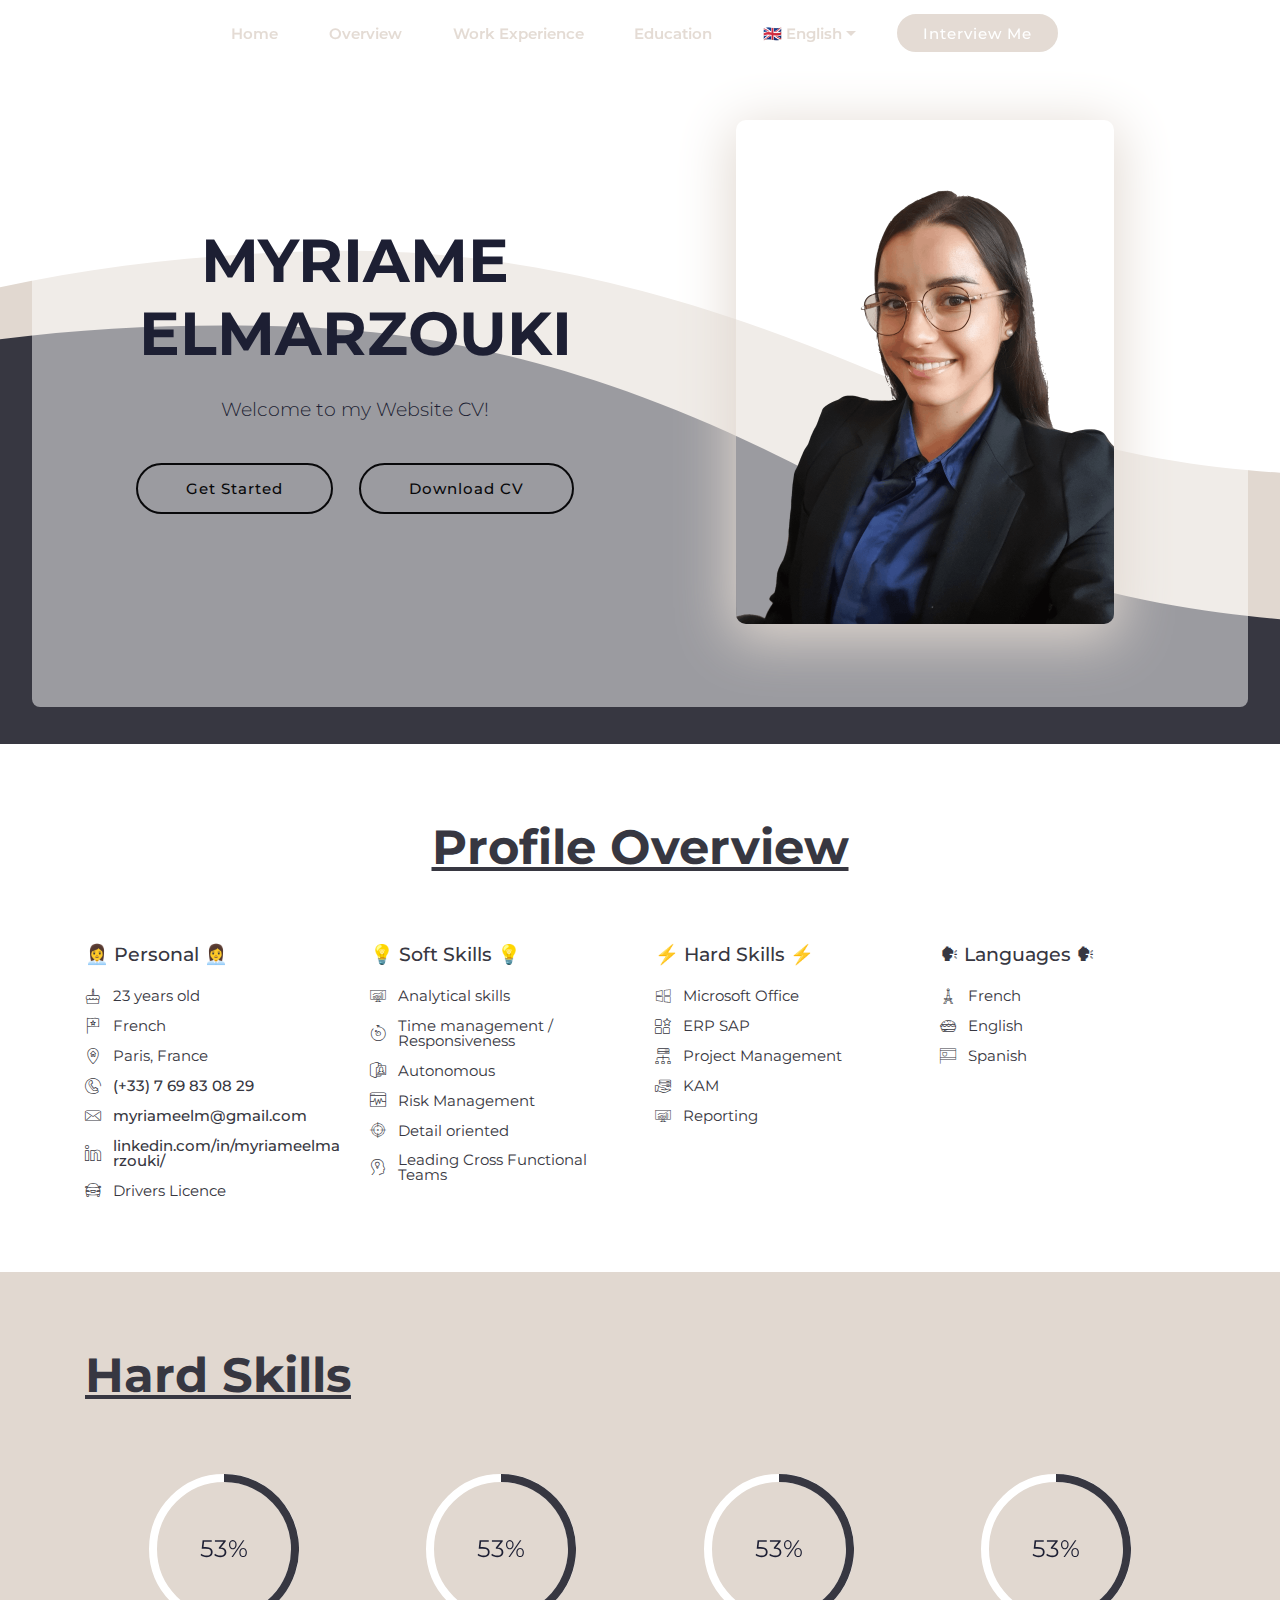
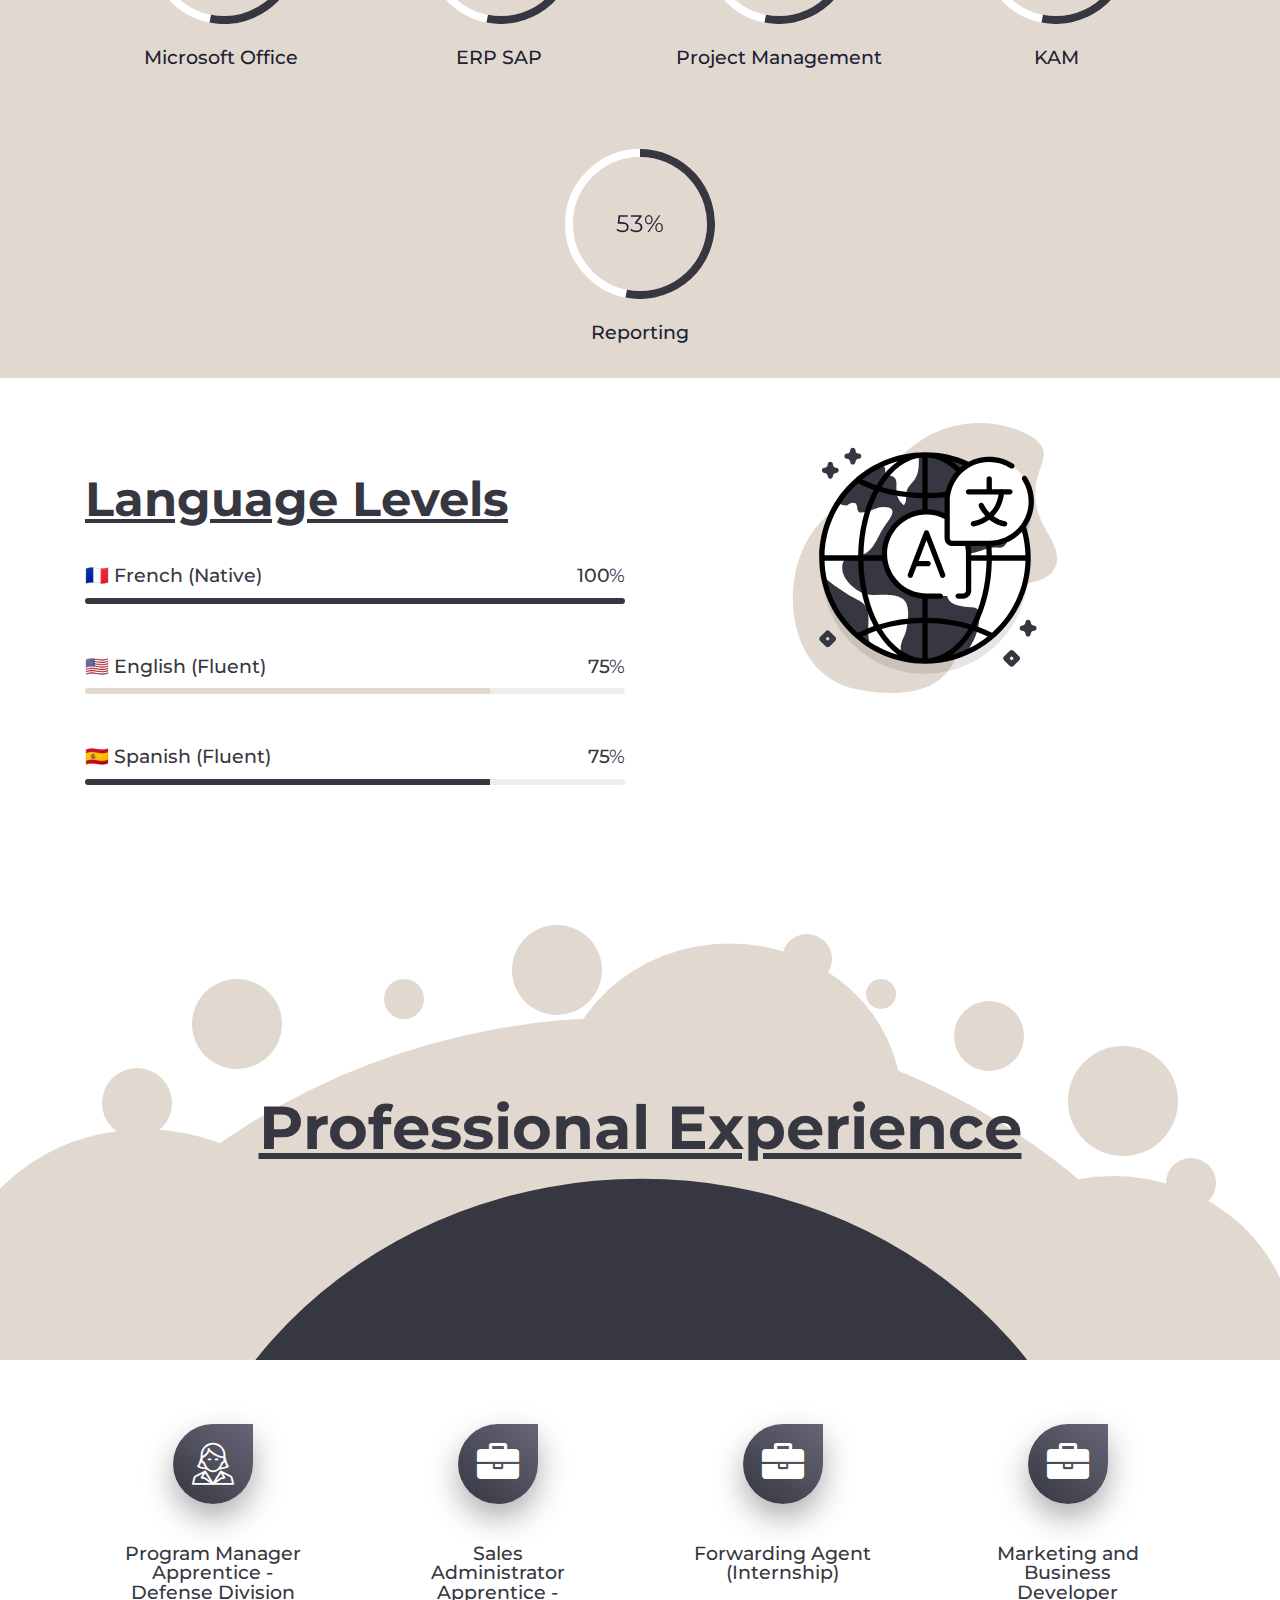
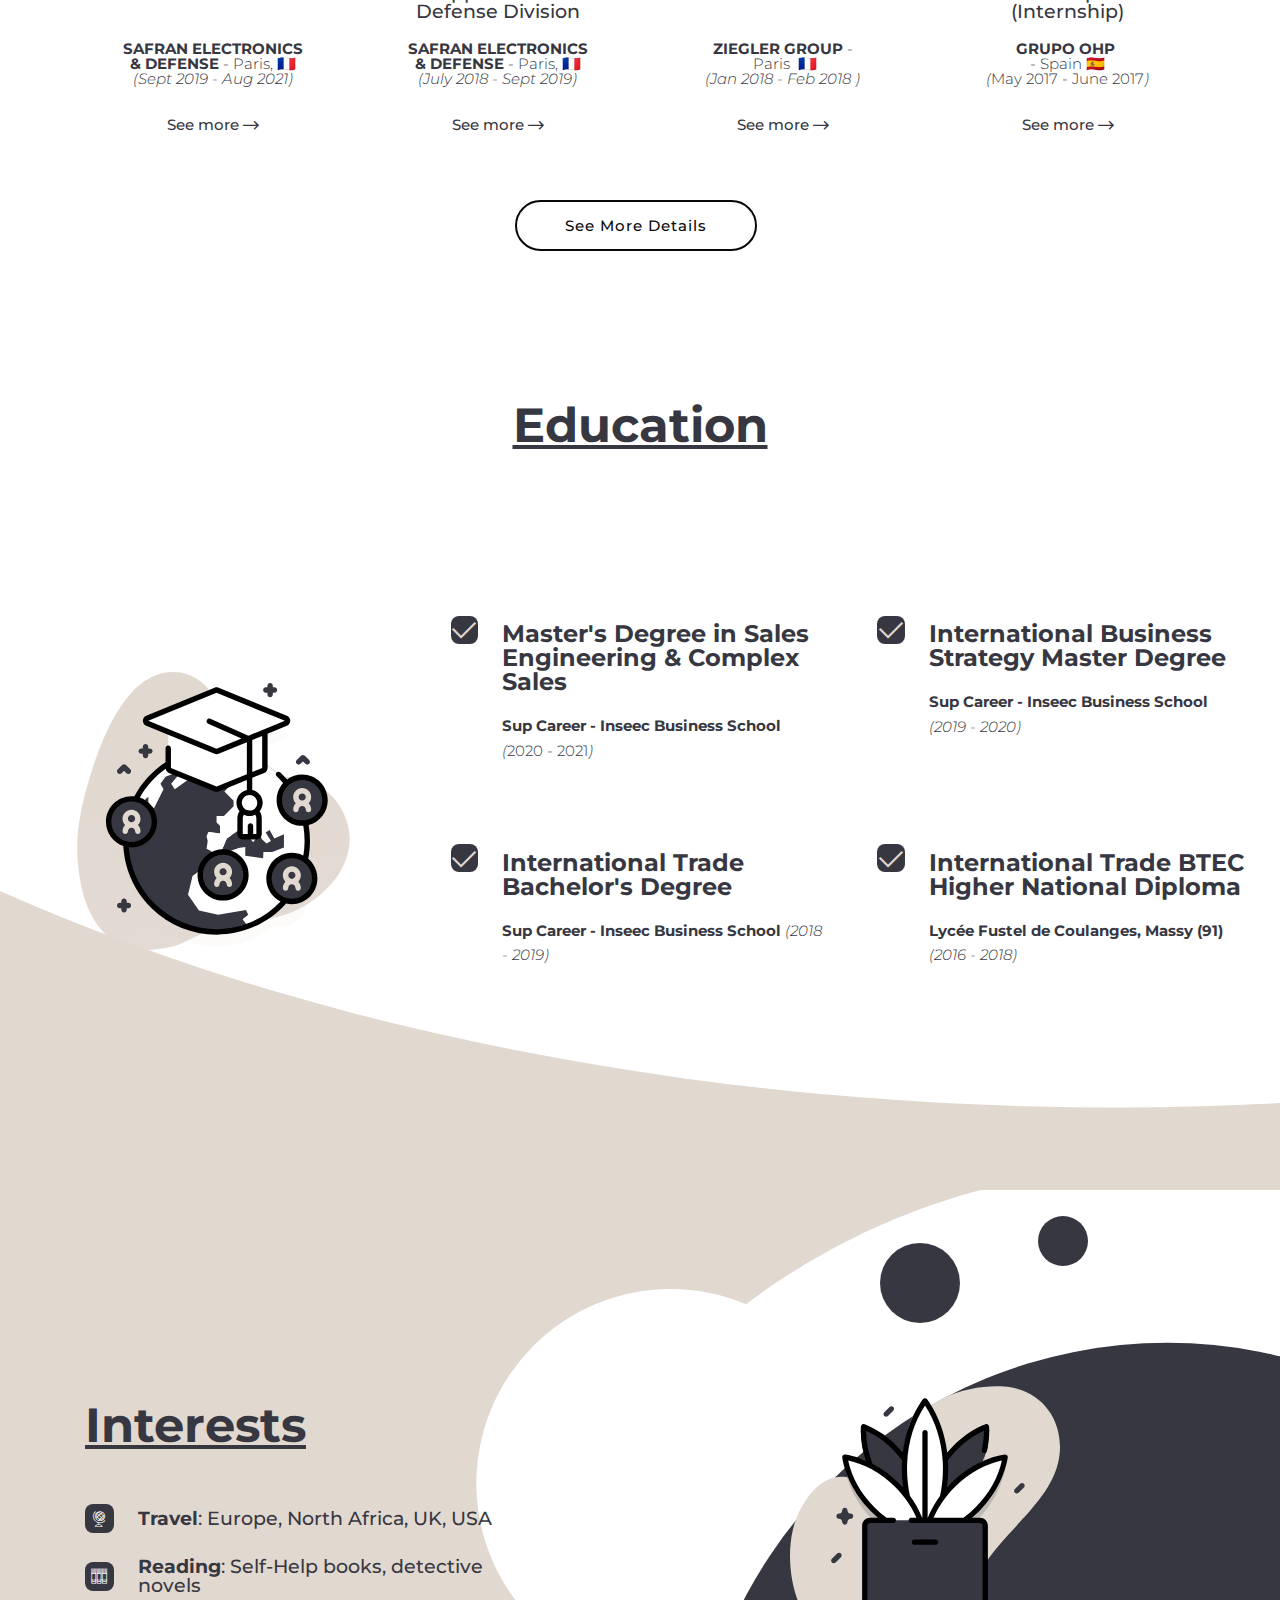
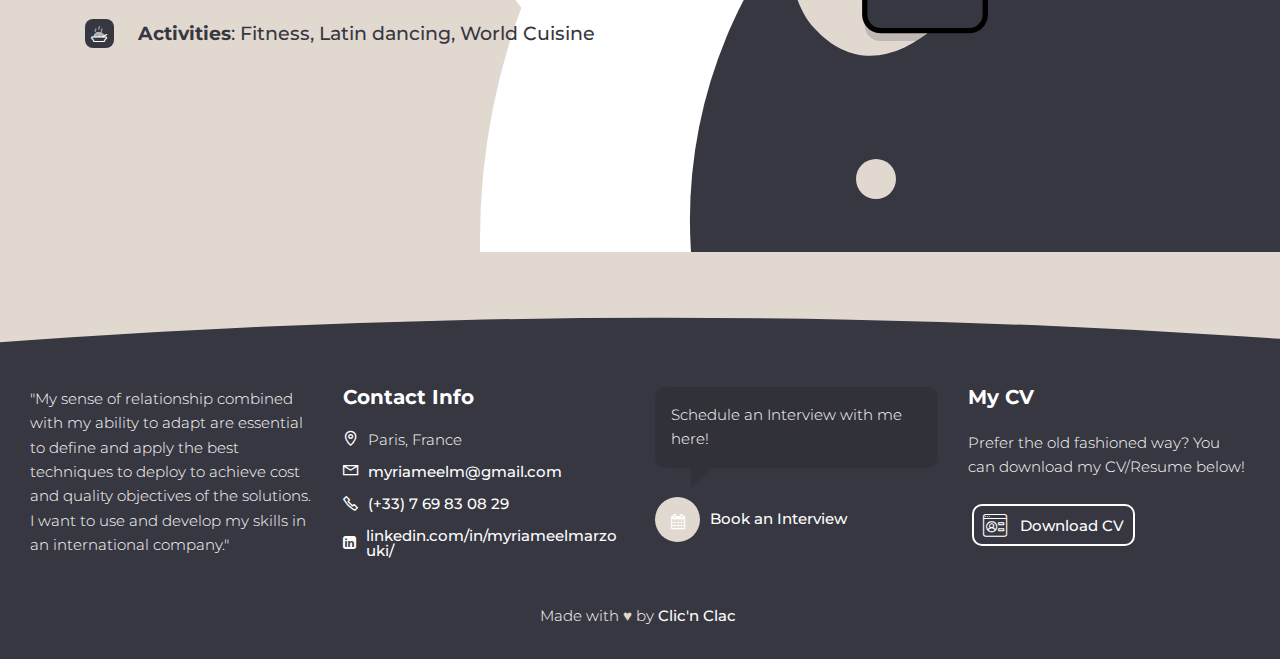
==== commit 6408d862: "Add files via upload" ====
--- a/en.html
+++ b/en.html
@@ -78,7 +78,7 @@
                         <a class="dropdown-item text-info display-4" href="index.html" aria-expanded="false">🇫🇷 French</a>
                     </div>
                 </li></ul>
-            <div class="navbar-buttons px-2 mbr-section-btn"><a class="btn btn-sm btn-success display-4" href=" https://calendly.com/myriameelm" target="_blank">Interview Me</a></div>
+            <div class="navbar-buttons px-2 mbr-section-btn"><a class="btn btn-sm btn-success display-4" href="https://calendly.com/myriameelm" target="_blank">Interview Me</a></div>
 
 
         </div>
@@ -674,7 +674,7 @@
                         </div>
                         <div class="card-box">
                             <h4 class="card-title align-left py-2 mbr-fonts-style display-5"><strong>International Trade BTEC Higher National Diploma</strong></h4>
-                            <p class="mbr-text align-left mbr-fonts-style display-4"><strong>Lycée Fustel de Coulanges, Massy (91)</strong><br><em>(2018 - 2019)<strong><br></strong></em><br></p>
+                            <p class="mbr-text align-left mbr-fonts-style display-4"><strong>Lycée Fustel de Coulanges, Massy (91)</strong><br><em>(2016 - 2018)<strong><br></strong></em><br></p>
                         </div>
                     </div>
                 </div>
